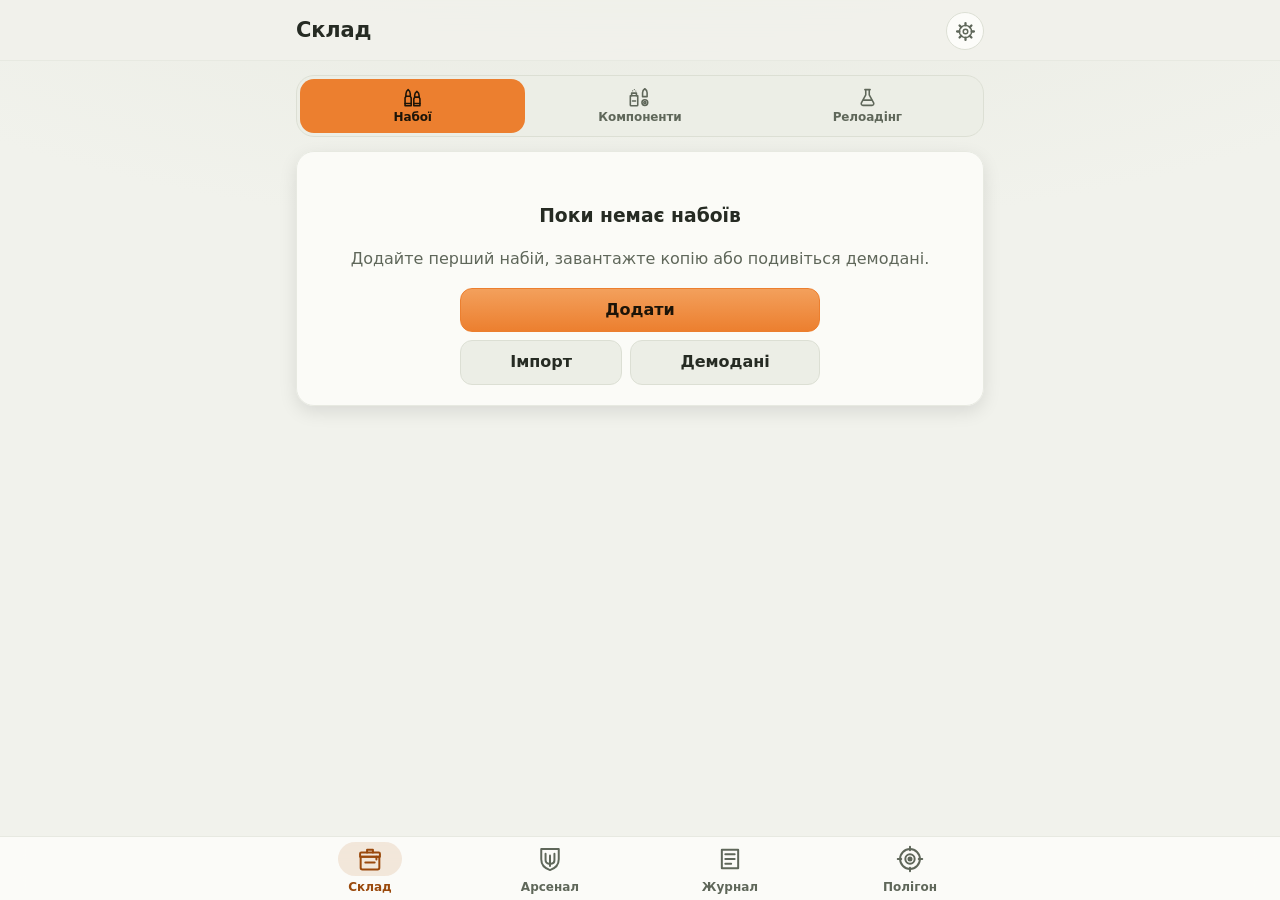
==== index.html @ 91a6e508 "0.7.94: теми «Бурштин» і «Білий фосфор»" ====
<!doctype html>
<html lang="uk">
<head>
  <meta charset="utf-8">
  <meta name="viewport" content="width=device-width, initial-scale=1, viewport-fit=cover">
  <meta name="theme-color" content="#101310">
  <!-- Дані нікуди не йдуть: браузер сам блокує все, крім своїх файлів і Google Диска. -->
  <meta http-equiv="Content-Security-Policy" content="default-src 'self'; script-src 'self' 'sha256-LTNFoLLEBCLTrgqdkgT/ovPEVAd9g/Ghb0gi3Z69O/s=' https://accounts.google.com https://apis.google.com; connect-src 'self' https://bank.gov.ua https://www.googleapis.com https://accounts.google.com https://api.open-meteo.com https://archive-api.open-meteo.com; img-src 'self' data: blob: https://lh3.googleusercontent.com https://*.googleusercontent.com; style-src 'self' 'unsafe-inline'; font-src 'self'; media-src 'self' blob:; frame-src https://accounts.google.com https://content.googleapis.com; object-src 'none'; base-uri 'self'; form-action 'none'">
  <meta name="description" content="Учёт боеприпасов, настрела по стволам и рецептов снаряжения">
  <title>Shooter’s Log</title>
  <link rel="manifest" href="manifest.webmanifest">
  <link rel="icon" href="icons/icon-192.png">
  <link rel="apple-touch-icon" href="icons/apple-touch-icon.png">
  <script>
    (function () {
      var pref = 'auto';
      try { pref = localStorage.getItem('shooters-log:theme') || localStorage.getItem('scouts-log:theme') || 'auto'; } catch (e) { /* приватний режим */ }
      var light = pref === 'light' || (pref === 'auto' && matchMedia('(prefers-color-scheme: light)').matches);
      document.documentElement.dataset.theme = ['night', 'phosphor', 'amber', 'white'].indexOf(pref) >= 0 ? pref : light ? 'light' : 'dark';
    })();
  </script>
  <link rel="stylesheet" href="css/app.css">
  <script src="version.js"></script>
  <script type="module" src="js/app.js"></script>
</head>
<body>
  <svg width="0" height="0" style="position:absolute" aria-hidden="true"><filter id="night-red" color-interpolation-filters="sRGB"><feColorMatrix type="matrix" values=".5 .6 .1 0 0  0 0 0 0 0  0 0 0 0 0  0 0 0 1 0"/></filter><filter id="phosphor" color-interpolation-filters="sRGB"><feColorMatrix type="matrix" values=".075 .148 .028 0 0  .3 .59 .11 0 0  .12 .236 .044 0 0  0 0 0 1 0"/></filter><filter id="amber" color-interpolation-filters="sRGB"><feColorMatrix type="matrix" values=".4 .78 .15 0 0  .27 .53 .1 0 0  .06 .11 .02 0 0  0 0 0 1 0"/></filter><filter id="white" color-interpolation-filters="sRGB"><feColorMatrix type="matrix" values=".3 .58 .11 0 0  .32 .63 .12 0 0  .35 .68 .13 0 0  0 0 0 1 0"/></filter></svg>
  <header class="topbar">
    <div class="topbar-row">
      <div class="topbar-brand"><a href="#ammo" id="back-btn" class="gear back-btn" hidden aria-label="Назад" data-i18n-aria="Назад"><svg viewBox="0 0 24 24" aria-hidden="true"><path d="M15 5l-7 7 7 7"/></svg></a><img id="app-icon" class="app-icon" alt="" hidden><h1 id="title">Shooter’s Log</h1></div>
      <div class="topbar-actions">
        <button type="button" id="sync-chip" class="sync-chip" hidden></button>
        <a href="#settings" id="settings-btn" class="gear" aria-label="Настройки" data-i18n-aria="Настройки">
          <svg viewBox="0 0 24 24" aria-hidden="true"><circle cx="12" cy="12" r="7"/><circle cx="12" cy="12" r="2.6"/><path d="M19 12h2.6M16.95 16.95l1.84 1.84M12 19v2.6M7.05 16.95l-1.84 1.84M5 12H2.4M7.05 7.05L5.21 5.21M12 5V2.4M16.95 7.05l1.84-1.84"/></svg>
        </a>
      </div>
    </div>
    <div id="subtitle" class="muted"></div>
  </header>

  <div id="update" class="update" hidden>
    <span data-i18n="Доступна новая версия">Доступна новая версия</span>
    <button type="button" id="update-btn" data-i18n="Обновить">Обновить</button>
  </div>

  <main id="view" class="view"></main>

  <button type="button" id="fab" class="fab" aria-label="Добавить" data-i18n-aria="Добавить"><svg viewBox="0 0 24 24" aria-hidden="true"><path d="M12 5v14M5 12h14"/></svg></button>

  <nav class="tabs">
    <a href="#ammo" data-tab="ammo">
      <svg viewBox="0 0 24 24"><path class="peek" d="M10.4 10V7.4c0-1.1.7-2.1 1.6-2.7.9.6 1.6 1.6 1.6 2.7V10"/><path d="M4 10h16v9.5a1.5 1.5 0 0 1-1.5 1.5h-13A1.5 1.5 0 0 1 4 19.5z"/><g class="lid"><path d="M3.5 10V7.5a1 1 0 0 1 1-1h15a1 1 0 0 1 1 1V10z"/><path d="M9.5 6.5V4h5v2.5"/></g><path d="M8 15h8"/><path d="M17.5 10v2.5"/></svg>
      <span data-i18n="Склад">Склад</span>
    </a>
    <a href="#guns" data-tab="guns">
      <svg viewBox="0 0 24 24"><path d="M4.5 3.5h15v8.8c0 4.6-3.3 7.9-7.5 9.2-4.2-1.3-7.5-4.6-7.5-9.2z"/><path class="emb" pathLength="1" d="M12 18V9"/><path class="emb" pathLength="1" d="M12 16h-1c-1.6 0-2.8-1.3-2.8-2.9V7.5"/><path class="emb" pathLength="1" d="M12 16h1c1.6 0 2.8-1.3 2.8-2.9V7.5"/></svg>
      <span data-i18n="Арсенал">Арсенал</span>
    </a>
    <a href="#log" data-tab="log">
      <svg viewBox="0 0 24 24"><path d="M5 4h14v16H5z"/><path class="ln" pathLength="1" d="M8 8h8"/><path class="ln" pathLength="1" d="M8 12h8"/><path class="ln" pathLength="1" d="M8 16h5"/></svg>
      <span data-i18n="Журнал">Журнал</span>
    </a>
    <a href="#targets" data-tab="targets">
      <svg viewBox="0 0 24 24"><circle cx="12" cy="12" r="8.5"/><circle cx="12" cy="12" r="4"/><circle class="hit" cx="12" cy="12" r="1.3" fill="currentColor"/><path class="ticks" d="M12 1.5v3M12 19.5v3M1.5 12h3M19.5 12h3"/></svg>
      <span data-i18n="Полигон">Полигон</span>
    </a>
  </nav>

  <div id="layer"></div>
</body>
</html>
---- css/app.css ----
:root {
  --bg: #101310;
  --bg-glow: #1b2119;
  --surface: #191e18;
  --surface-2: #232a22;
  --seg-on: #343e32;
  --line: #2e362d;
  --line-soft: #262d25;
  --text: #eaeee5;
  --muted: #949e90;
  --accent: #ec7f2f;
  --accent-2: #f3a05c;
  --accent-soft: color-mix(in srgb, var(--accent) 16%, transparent);
  /* заливка кнопок і вибраного — окремо від акцентного тексту; у темній це той самий помаранчевий */
  --fill: var(--accent);
  --fill-2: var(--accent-2);
  --on-fill: var(--on-accent);
  --buy: #46a862;
  --shoot: #ea6f5c;
  --half: #b5b86a;
  --warn: #dbad3a;
  --clean: #4fa7cf;
  /* текст на заливці акцентом/купівлею/пострілом: на яскравому помаранчевому білий не читався (2.7:1) */
  --on-accent: #1c1408;
  --radius: 16px;
  --tabs-h: 64px;
  --shadow: 0 1px 0 rgb(255 255 255 / .03) inset, 0 6px 16px rgb(0 0 0 / .22);
  color-scheme: dark;
}

/* Тему ставить data-theme на <html>: скрипт у index.html ще до малювання, потім app.js («Ще → Тема»). */
:root[data-theme="light"] {
  /* без чисто білого й чисто чорного: текст ~14:1, як у темній, а не 16,6:1 — інакше ріже очі */
  --bg: #f1f2ec;
  --bg-glow: #e8eae1;
  --surface: #fcfcf9;
  --surface-2: #eceee6;
  --seg-on: #ffffff;
  --line: #dcdfd4;
  --line-soft: #e7e9e1;
  --text: #262b23;
  --muted: #5f675a;
  /* темний помаранчевий — лише для тексту; кнопки й вибране — яскравий, як у темній, з темним текстом */
  --accent: #b4570f;
  --accent-2: #9a490c;
  --accent-soft: color-mix(in srgb, var(--accent) 12%, transparent);
  --fill: #ec7f2f;
  --fill-2: #f3a05c;
  --on-fill: #1c1408;
  /* темніші за темну тему: на білому світлі відтінки ледь читались (жовтий — 2:1) */
  --buy: #26803f;
  --shoot: #a5321f;
  --half: #7c7f22;
  --warn: #7a5600;
  --clean: #2a7fa6;
  --on-accent: #fff;
  --shadow: 0 1px 2px rgb(30 40 25 / .06), 0 6px 16px rgb(30 40 25 / .06);
  color-scheme: light;
}

/* Нічна: темна тема, уся сторінка (з фото й прицілом) — яскравістю в червоний канал, щоб не збивати нічний зір */
:root[data-theme="night"] { --bg: #000; --bg-glow: #000; filter: url(#night-red); }
/* Монітори-кінескопи (Фосфор — зелений, Бурштин — янтарний, Білий фосфор): як нічна, уся сторінка яскравістю в один колір;
   свічення, рядки розгортки, заголовки, великі числа, кнопки й вкладки — моноширинним (назви й описи — звичайним, щоб не переносились) */
:root:is([data-theme="phosphor"], [data-theme="amber"], [data-theme="white"]) { --bg: #0b0d0b; --bg-glow: #141914; }
:root[data-theme="phosphor"] { filter: url(#phosphor); }
:root[data-theme="amber"] { filter: url(#amber); }
:root[data-theme="white"] { filter: url(#white); }
:root:is([data-theme="phosphor"], [data-theme="amber"], [data-theme="white"]) body {
  text-shadow: 0 0 6px color-mix(in srgb, currentColor 55%, transparent); }
:root:is([data-theme="phosphor"], [data-theme="amber"], [data-theme="white"]) :is(.topbar h1, h2, h3, .hero-label, .hero-value, .cal-total,
  .big, .thumb, .box-toggle, .ex-scoring-title, .ex-ring-name, .stat-value, .btn, .chips button, .tabs span) {
  font-family: ui-monospace, "Cascadia Mono", Consolas, "Roboto Mono", monospace; }
:root:is([data-theme="phosphor"], [data-theme="amber"], [data-theme="white"]) :is(.topbar h1, h3) { text-transform: uppercase; letter-spacing: .06em; }
:root:is([data-theme="phosphor"], [data-theme="amber"], [data-theme="white"]) body::after { content: ""; position: fixed; inset: 0;
  z-index: 2147483647; pointer-events: none;
  background: repeating-linear-gradient(0deg, rgb(0 0 0 / .22) 0 1px, transparent 1px 3px),
    radial-gradient(ellipse 85% 75% at 50% 50%, transparent 55%, rgb(0 0 0 / .55)); }
.night-level { margin-top: 12px; }
.night-level input { width: 100%; accent-color: var(--accent); }

* { box-sizing: border-box; }
/* hidden ховає завжди: правило з display у класі (flex, grid) інакше перебиває атрибут */
[hidden] { display: none !important; }

html { -webkit-text-size-adjust: 100%; }

body {
  margin: 0;
  min-height: 100vh;
  background: radial-gradient(120% 60% at 50% -10%, var(--bg-glow), var(--bg) 60%) fixed, var(--bg);
  color: var(--text);
  font: 16px/1.4 system-ui, -apple-system, "Segoe UI", Roboto, sans-serif;
  padding-bottom: calc(var(--tabs-h) + env(safe-area-inset-bottom) + 84px);
  overscroll-behavior-y: contain;
  -webkit-tap-highlight-color: transparent;
  /* Застосунок вертикальний: якщо щось одне вилізе вбік, сторінка не має роз'їжджатися,
     інакше нижня панель вкладок з'їжджає з екрана. Де горизонтальна прокрутка потрібна,
     вона задана на самому блоці (галерея, таблиці довідника, звіт). */
  overflow-x: clip;
}

button, input, select, textarea { font: inherit; color: inherit; }

.muted { color: var(--muted); }
.small { font-size: 13px; }
.neg { color: var(--shoot); }
.pos { color: var(--buy); }
.zero { color: var(--muted); }
.warn-text { color: var(--warn); }

/* --- шапка --- */
.topbar {
  position: sticky;
  top: 0;
  z-index: 5;
  padding: calc(env(safe-area-inset-top) + 12px) 16px 10px;
  background: color-mix(in srgb, var(--bg) 86%, transparent);
  backdrop-filter: blur(12px);
  -webkit-backdrop-filter: blur(12px);
  border-bottom: 1px solid var(--line-soft);
}
.topbar > * { max-width: 688px; margin-inline: auto; }
.topbar h1 { margin: 0; font-size: 21px; font-weight: 800; letter-spacing: -.01em; }
.topbar #subtitle { font-size: 14px; }
/* Порожній підзаголовок не тримає рядок — шапка нижча, екрану більше місця */
.topbar #subtitle:empty { display: none; }
.back-btn[hidden] { display: none; }
.topbar-row { display: flex; align-items: center; justify-content: space-between; gap: 12px; }
.topbar-brand { display: flex; align-items: center; gap: 10px; min-width: 0; }
.app-icon { width: 30px; height: 30px; flex: none; border-radius: 8px; object-fit: cover; }
.sync-chip {
  min-height: 32px;
  padding: 4px 12px;
  border-radius: 16px;
  border: 1px solid var(--line);
  background: var(--surface);
  color: var(--muted);
  font-size: 13px;
  font-variant-numeric: tabular-nums;
  cursor: pointer;
}
/* «Скасувати» в шапці: живе до наступної зміни даних. */
.undo-btn { display: inline-flex; align-items: center; gap: 6px; min-height: 32px; padding: 4px 12px; border: 1px solid color-mix(in srgb, var(--accent) 55%, var(--line)); border-radius: 16px; background: var(--accent-soft); color: var(--accent-2); font: inherit; font-size: 13px; font-weight: 700; cursor: pointer; }
.undo-btn > span:first-child { font-size: 16px; line-height: 1; }
/* Підтвердження: картка, що змінилася, коротко світиться. */
.flash { animation: flash 1.1s ease-out; }
@keyframes flash { 0%, 30% { box-shadow: 0 0 0 2px var(--accent); background-color: var(--accent-soft); } 100% { box-shadow: 0 0 0 2px transparent; } }
/* Помилки форми — під полем і над кнопками шторки. */
.field.invalid :is(input, select, textarea), .field.invalid :is(input, select, textarea):focus { border-color: var(--shoot); outline: 1px solid var(--shoot); outline-offset: -1px; }
.field-error { color: var(--shoot); font-size: 12px; font-weight: 600; }
.form-error { margin: 0; padding: 8px 16px; color: var(--shoot); font-size: 13px; font-weight: 600; }
.topbar-actions { display: flex; flex: none; align-items: center; gap: 8px; }
.gear {
  display: grid;
  place-items: center;
  width: 38px;
  height: 38px;
  border-radius: 50%;
  color: var(--muted);
  border: 1px solid var(--line);
  background: var(--surface);
}
.gear svg { width: 21px; height: 21px; fill: none; stroke: currentColor; stroke-width: 1.7; stroke-linejoin: round; stroke-linecap: round; }
.gear svg path { stroke-width: 2.6; }   /* зубці шестерні товсті — інакше в 21 px це «сонце» */
.gear.active { color: var(--accent-2); border-color: color-mix(in srgb, var(--accent) 55%, var(--line)); background: var(--accent-soft); }
/* Перейшли в налаштування — шестерня провертається на два зубці з доворотом, як механізм */
#settings-btn.play svg { animation: gear-turn 1.4s cubic-bezier(.3, 0, .2, 1); }
@keyframes gear-turn { 0% { transform: none; } 60% { transform: rotate(100deg); } 80% { transform: rotate(84deg); } 100% { transform: rotate(90deg); } }
@media (prefers-reduced-motion: reduce) { #settings-btn.play svg { animation: none; } }
.sync-chip.idle { color: var(--buy); }
.sync-chip.auth { color: var(--accent-2); border-color: var(--accent); }
.sync-chip.error { color: var(--shoot); border-color: var(--shoot); }
/* Синхронізація йде: три крапки по черзі підстрибують і світлішають */
.sync-dots { display: inline-flex; gap: 2px; vertical-align: middle; }
.sync-dots i { width: 3.5px; height: 3.5px; border-radius: 50%; background: currentColor; animation: sync-dot 1s ease-in-out infinite; }
.sync-dots i:nth-child(2) { animation-delay: .15s; }
.sync-dots i:nth-child(3) { animation-delay: .3s; }
@keyframes sync-dot { 0%, 80%, 100% { opacity: .3; transform: none; } 40% { opacity: 1; transform: translateY(-2px); } }
@media (prefers-reduced-motion: reduce) { .sync-dots i { animation: none !important; } }

.update {
  display: flex;
  align-items: center;
  justify-content: space-between;
  gap: 12px;
  margin: 10px max(16px, calc((100vw - 688px) / 2)) 0;
  padding: 10px 14px;
  border-radius: var(--radius);
  background: var(--accent-soft);
  border: 1px solid var(--accent);
}
.update button { border: 0; border-radius: 10px; padding: 8px 14px; background: var(--fill); color: var(--on-fill); font-weight: 700; cursor: pointer; }

.view { padding: 14px 16px; max-width: 720px; margin: 0 auto; }

/* --- вхід за відбитком: завіса поверх усього --- */
.lock-veil {
  position: fixed;
  inset: 0;
  z-index: 1000;
  display: flex;
  flex-direction: column;
  align-items: center;
  justify-content: center;
  gap: 14px;
  padding: 24px 16px;
  background: var(--bg);
  color: var(--text);
  text-align: center;
}
.lock-veil h2 { margin: 0 0 8px; }
.lock-veil .btn { min-width: 220px; min-height: 48px; }
.lock-veil .lock-status { min-height: 1.4em; margin: 0; }
.lock-icon { width: 96px; height: 96px; border-radius: 22px; }

/* --- великий підсумок --- */
.hero {
  position: relative;
  margin-bottom: 16px;
  padding: 16px 18px;
  border-radius: 20px;
  background: linear-gradient(145deg, var(--surface-2), var(--surface));
  border: 1px solid var(--line);
  box-shadow: var(--shadow);
  overflow: hidden;
}
.hero.accent {
  background: linear-gradient(145deg, color-mix(in srgb, var(--accent) 26%, var(--surface)), var(--surface) 70%);
  border-color: color-mix(in srgb, var(--accent) 45%, var(--line));
}
.hero-label { font-size: 13px; font-weight: 600; text-transform: uppercase; letter-spacing: .06em; color: var(--muted); }
.hero-value {
  display: flex;
  align-items: baseline;
  gap: 8px;
  margin-top: 2px;
  font-size: 44px;
  line-height: 1.1;
  font-weight: 800;
  letter-spacing: -.02em;
  font-variant-numeric: tabular-nums;
}
.hero.accent .hero-value { color: var(--accent-2); }
/* Підсумок з рівнем: текст ліворуч, картинка рівня праворуч. */
.hero.lv { display: grid; grid-template-columns: minmax(0, 1fr) auto; align-items: center; gap: 10px; }
.hero.lv .hero-value { font-size: 40px; }
.lv-art { width: 96px; height: 76px; }
.lv-art svg { width: 100%; height: 100%; overflow: visible; filter: drop-shadow(0 3px 3px rgb(0 0 0 / .4)); }
.lv-sub { margin-top: 4px; font-size: 13px; color: var(--muted); }
/* Усього набоїв: «вистачить на ≈ N виїздів» — у правому верхньому куті, картинка під ним */
/* Висота — як у підсумку «Компонентів»: число того ж розміру, праворуч лише картинка. */
.ammo-hero { align-items: center; }
.hero.ammo-hero .hero-value { font-size: clamp(28px, 9vw, 34px); white-space: nowrap; }
/* Плашка, бо рядок лежить просто на фоні — на камуфляжі без неї не читається */
.ammo-runway { width: fit-content; margin: -6px 4px 10px auto; padding: 3px 10px; text-align: right;
  background: var(--surface); border: 1px solid var(--line); border-radius: 9px; }
.ammo-runway::first-letter { text-transform: uppercase; }
.ammo-hero .lv-art { width: 64px; height: 50px; }
.rank-name { color: var(--accent-2); font-weight: 800; }
.rank-ring { position: relative; flex: none; width: 92px; height: 92px; }
.rank-ring-track { position: absolute; inset: 0; width: 100%; height: 100%; transform: rotate(-90deg); }
.rank-ring-bg, .rank-ring-fill { fill: none; stroke-width: 5; }
.rank-ring-bg { stroke: color-mix(in srgb, var(--text) 10%, transparent); }
.rank-ring-fill { stroke: var(--accent); stroke-linecap: round; }
/* Відблиск на ящиках БК і личках: смуга світла повільно проходить раз на кілька секунд */
.lv-shine { animation: lv-shine 7s ease-in-out infinite; }
@keyframes lv-shine { 0% { transform: translateX(0); } 30%, 100% { transform: translateX(170px); } }
.rank-ring .lv-art { position: absolute; left: 50%; top: 50%; width: 84px; height: 66px; transform: translate(-50%, -50%); }
/* Нове звання: кільце заповнюється з нуля, лички підскакують і спалахують, навколо — хвиля кольору акценту */
.rank-up .rank-ring { border-radius: 50%; animation: rank-wave 1.2s ease-out .9s; }
.rank-up .rank-ring-fill { animation: rank-fill 1s ease-out; }
.rank-up .rank-ring .lv-art { animation: rank-pop .7s ease-out .9s both; }
.rank-up .rank-name { animation: rank-glow 1.4s ease-out .9s; }
@keyframes rank-fill { from { stroke-dasharray: 0 264; } }
@keyframes rank-pop {
  0% { transform: translate(-50%, -50%); filter: none; }
  40% { transform: translate(-50%, -50%) scale(1.18); filter: brightness(1.7); }
  100% { transform: translate(-50%, -50%); filter: none; }
}
@keyframes rank-wave { 0% { box-shadow: 0 0 0 0 color-mix(in srgb, var(--accent) 60%, transparent); } 100% { box-shadow: 0 0 0 18px transparent; } }
@keyframes rank-glow { 0%, 100% { text-shadow: none; } 30% { text-shadow: 0 0 10px var(--accent); } }
.lv-wide { grid-column: 1 / -1; margin-top: -4px; }
.lv-wide .hint-legend { gap: 6px; }
.lv-wide .hint-legend li { display: grid; grid-template-columns: 4.5em 1fr; gap: 10px; align-items: baseline; }
.lv-wide .hint-legend b { text-align: right; font-variant-numeric: tabular-nums; }
/* Підсумок з плашками праворуч (Склад, Усього споряджено) */
.hero.badge-hero { display: flex; flex-wrap: wrap; align-items: center; justify-content: space-between; gap: 10px; }
.badge-hero .hero-value { font-size: clamp(28px, 9vw, 34px); white-space: nowrap; }
/* Вузький екран (320 px): плашки рядком під сумою, а не драбинкою праворуч */
.hero.badge-hero { container-type: inline-size; }
@container (max-width: 270px) { .badge-hero .hero-badges { flex-direction: row; flex-wrap: wrap; justify-content: flex-start; } }
.hero-badges { display: flex; flex-direction: column; align-items: flex-end; gap: 4px; }
.hero-badge { padding: 3px 9px; border-radius: 999px; font-size: 12.5px; white-space: nowrap; color: var(--muted); background: color-mix(in srgb, var(--text) 7%, transparent); }
.hero-badge b { color: var(--text); font-weight: 800; }
.hero-badge.neg { color: var(--shoot); background: color-mix(in srgb, var(--shoot) 14%, transparent); }
.hero-badge.neg b { color: var(--shoot); }
.hero-badge.warn { color: var(--warn); background: color-mix(in srgb, var(--warn) 14%, transparent); }
.hero-badge.warn b { color: var(--warn); }
/* Рецепт: одиниця навески (г / gr) поруч із полем */
.item-row .item-unit { padding: 10px 2px 10px 8px; }
.item-row .item-unit.off { visibility: hidden; }
.hero-unit { font-size: 18px; font-weight: 600; color: var(--muted); }
.hero-sub { margin-top: 4px; font-size: 13px; color: var(--muted); }

/* Іконка набою: плитка кольору калібру, набій навскіс. */
.ammo-ico { flex: none; display: grid; place-items: center; width: 48px; height: 48px; border-radius: 14px; overflow: hidden;
  background: radial-gradient(120% 100% at 25% 15%, hsl(var(--h) 40% 28%), hsl(var(--h) 30% 12%) 75%);
  border: 1px solid hsl(var(--h) 35% 30%); }
/* У світлій — насичена плитка, як монограми зброї: на пастельній золотий набій губився */
:root[data-theme="light"] .ammo-ico {
  background: radial-gradient(120% 100% at 25% 15%, hsl(var(--h) 40% 63%), hsl(var(--h) 38% 46%) 80%);
  border-color: hsl(var(--h) 32% 52%); }
:root[data-theme="light"] .ammo-ico svg { filter: drop-shadow(1.5px 2.5px 1.5px rgb(0 0 0 / .32)); }
.ammo-ico svg { width: auto; height: 40px; transform: rotate(-28deg); filter: drop-shadow(2px 3px 2px rgb(0 0 0 / .5)); }
.ammo-ico svg.pistol { height: 31px; }
.ammo-ico svg.rimfire { height: 26px; }
.ammo-ico svg.shot { height: 37px; }
/* у заголовку групи калібру — менша */
:is(.fold-head, .shots-head, .cal-head) .ammo-ico { width: 32px; height: 32px; border-radius: 10px; }
:is(.fold-head, .shots-head, .cal-head) .ammo-ico svg { height: 27px; }
:is(.fold-head, .shots-head, .cal-head) .ammo-ico svg.pistol { height: 21px; }
:is(.fold-head, .shots-head, .cal-head) .ammo-ico svg.rimfire { height: 18px; }
:is(.fold-head, .shots-head, .cal-head) .ammo-ico svg.shot { height: 25px; }
/* Компоненти: круглі й коробки — прямо, без нахилу */
.ammo-ico svg.flat { height: 34px; transform: none; }
:is(.fold-head, .shots-head, .cal-head) .ammo-ico svg.flat { height: 26px; }

/* --- групи, що згортаються --- */
.fold { margin-bottom: 10px; }
.fold-head {
  display: flex;
  align-items: center;
  gap: 10px;
  min-height: 44px;
  padding: 6px 4px;
  list-style: none;
  cursor: pointer;
  user-select: none;
  -webkit-user-select: none;
}
.fold-head::-webkit-details-marker { display: none; }
.fold-head:focus-visible { outline: 2px solid var(--accent); outline-offset: 2px; border-radius: 10px; }
.chevron {
  flex: none;
  width: 22px;
  height: 22px;
  border-radius: 50%;
  background: var(--surface-2);
  position: relative;
  transition: transform .18s ease;
}
/* Квадрат 8×8 з двома рамками, повернутий на −45°: видимий «>» лежить правіше його центру,
   тож квадрат зсунуто ліворуч — по центру кружка опиняється сама стрілка. */
.chevron::before {
  content: "";
  position: absolute;
  left: 5px;
  top: 7px;
  width: 6px;
  height: 6px;
  border-right: 2px solid var(--muted);
  border-bottom: 2px solid var(--muted);
  transform: rotate(-45deg);
}
.fold[open] > .fold-head .chevron { transform: rotate(90deg); }
.fold-title { font-size: 17px; font-weight: 800; letter-spacing: .01em; }
.fold-meta { color: var(--muted); font-size: 13px; }
/* Групи на сторінці (Журнал, Компоненти, спорядження, хроно, цілі) лежать просто на фоні — заголовок карткою, щоб не губився на візерунку */
#view .fold > .fold-head { padding: 6px 12px 6px 8px; background: var(--surface); border: 1px solid var(--line);
  border-radius: 14px; box-shadow: var(--shadow); }
.fold-sum {
  margin-left: auto;
  padding: 3px 10px;
  border-radius: 12px;
  background: var(--accent-soft);
  color: var(--accent-2);
  font-weight: 700;
  font-variant-numeric: tabular-nums;
  white-space: nowrap;
}
.fold-stack { display: flex; flex-direction: column; min-width: 0; line-height: 1.2; }
.fold-sum.stack { display: flex; flex-direction: column; align-items: flex-end; padding: 4px 10px; border-radius: 10px; line-height: 1.2; }
.fold-sum.stack .fold-cost { margin: 0; padding: 0; border: 0; font-size: 12px; font-weight: 600; }
.fold-body { padding-top: 2px; }
/* БК і рецепти: позиції калібру — одним блоком, рядками через лінію, без окремої рамки й тіні в кожної */
.fold:is([data-key^="ammo:"], [data-key^="recipes:"]) > .fold-body {
  margin-top: 2px;
  padding-top: 0;
  border: 1px solid var(--line);
  border-radius: var(--radius);
  overflow: hidden;
  background: var(--surface);
  box-shadow: var(--shadow);
}
/* Набої: калібр — картка, шапка в кольорі калібру (--h) з сумою, позиції — рядками під нею. */
.cal-group { margin-bottom: 12px; border: 1px solid var(--line); border-radius: var(--radius); overflow: hidden; background: var(--surface); box-shadow: var(--shadow); }
.cal-head { display: flex; align-items: center; gap: 10px; padding: 10px 14px 10px 10px; list-style: none; cursor: pointer;
  user-select: none; -webkit-user-select: none;
  background: color-mix(in srgb, hsl(var(--h) 45% 45%) 14%, var(--surface)); }
/* На світлому 14% давали цукеркову пастель — удвічі тихіше */
:root[data-theme="light"] .cal-head { background: color-mix(in srgb, hsl(var(--h) 35% 45%) 7%, var(--surface)); }
.cal-head::-webkit-details-marker { display: none; }
.cal-head:focus-visible { outline: 2px solid var(--accent); outline-offset: -2px; }
.cal-group[open] > .cal-head { border-bottom: 1px solid var(--line-soft); }
.cal-group[open] > .cal-head .chevron { transform: rotate(90deg); }
.cal-name { min-width: 0; line-height: 1.2; }
.cal-title { font-size: 16px; font-weight: 800; }
.cal-meta { font-size: 12.5px; color: var(--muted); }
.cal-total { margin-left: auto; font-size: 20px; font-weight: 800; color: var(--accent-2); font-variant-numeric: tabular-nums; white-space: nowrap; }
.cal-total small { margin-left: 2px; font-size: 12px; font-weight: 600; color: var(--muted); }
:is(.fold:is([data-key^="ammo:"], [data-key^="recipes:"]) > .fold-body, .cal-body) > .card { margin: 0; border-radius: 0; }
:is(.fold:is([data-key^="ammo:"], [data-key^="recipes:"]) > .fold-body, .cal-body) > .card .swipe-body {
  min-height: 54px;
  padding: 8px 14px;
  border: 0;
  border-radius: 0;
  box-shadow: none;
  background: var(--surface);
}
:is(.fold:is([data-key^="ammo:"], [data-key^="recipes:"]) > .fold-body, .cal-body) > .card + .card .swipe-body { border-top: 1px solid var(--line-soft); }
:is(.fold:is([data-key^="ammo:"], [data-key^="recipes:"]) > .fold-body, .cal-body) .big { font-size: 22px; }
.fold-cost { margin-left: 8px; padding-left: 8px; border-left: 1px solid color-mix(in srgb, var(--accent) 35%, transparent); font-weight: 600; }
.cost-line { grid-column: 1 / -1; margin-top: -4px; color: var(--accent-2); font-weight: 600; }
.cost-line:empty { display: none; }
.caliber-warn {
  grid-column: 1 / -1;
  margin-top: -4px;
  padding: 8px 10px;
  border-radius: 10px;
  color: var(--shoot);
  background: color-mix(in srgb, var(--shoot) 12%, transparent);
  font-weight: 600;
}

/* --- картки зі свайпом --- */
.card {
  position: relative;
  margin-bottom: 8px;
  border-radius: var(--radius);
  overflow: hidden;
  background: var(--surface-2);
  user-select: none;
  -webkit-user-select: none;
}
.card.swipe { touch-action: pan-y; }
.card:focus-visible { outline: 2px solid var(--accent); outline-offset: 2px; }
.swipe-body {
  position: relative;
  z-index: 1;
  display: flex;
  align-items: center;
  gap: 12px;
  min-height: 70px;
  padding: 12px 14px;
  background: linear-gradient(180deg, color-mix(in srgb, var(--surface-2) 40%, var(--surface)), var(--surface));
  border: 1px solid var(--line);
  border-radius: var(--radius);
  box-shadow: var(--shadow);
  will-change: transform;
}
.card.tall .swipe-body { align-items: flex-start; }
.card.level-low .swipe-body { box-shadow: inset 3px 0 0 var(--warn), var(--shadow); }
.card.level-out .swipe-body { box-shadow: inset 3px 0 0 var(--shoot), var(--shadow); }
.swipe-bg {
  position: absolute;
  inset: 0;
  display: none;
  align-items: center;
  gap: 8px;
  padding: 0 20px;
  font-weight: 800;
  color: var(--on-accent);
}
.swipe-ico { display: flex; transition: transform .15s ease; }
.swipe-ico svg { width: 22px; height: 22px; fill: none; stroke: currentColor; stroke-width: 1.8; stroke-linejoin: round; stroke-linecap: round; }
/* Поріг пройдено — іконка підростає разом із вібрацією: відпускай, спрацює */
.card.armed .swipe-ico { transform: scale(1.25); }
/* Свайп «відстріляти»: дійшов до спрацювання — у мішені спалахує пробоїна */
.swipe-ico .hit { transform-box: fill-box; transform-origin: center; }
.card.armed .swipe-ico .hit { animation: swipe-hit .35s ease-out; }
@keyframes swipe-hit { 0% { transform: scale(.3); opacity: .3; } 60% { transform: scale(1.4); opacity: 1; } 100% { transform: none; } }
.swipe-bg.right { background: var(--buy); justify-content: flex-start; }
.swipe-bg.left { background: var(--shoot); justify-content: flex-end; }
.card.dir-right .swipe-bg.right, .card.dir-left .swipe-bg.left { display: flex; opacity: .55; }
/* .right/.left — інакше правило «бліде» вище за специфічністю й підкладка не яскравішає на порозі */
.card.armed .swipe-bg.right, .card.armed .swipe-bg.left { opacity: 1; }

.card-main { flex: 1; min-width: 0; }
.card-title { font-weight: 700; overflow-wrap: anywhere; }
.own-mark { display: inline-block; vertical-align: -3px; margin-right: 6px; color: var(--accent); }
.own-mark svg { width: 17px; height: 17px; fill: none; stroke: currentColor; stroke-width: 1.8; stroke-linejoin: round; stroke-linecap: round; }
.big {
  font-size: 28px;
  font-weight: 800;
  letter-spacing: -.01em;
  font-variant-numeric: tabular-nums;
  text-align: right;
  white-space: nowrap;
}
.big.money { font-size: 20px; }
.big .unit { font-size: 12px; font-weight: 500; letter-spacing: 0; }

.thumb {
  flex: none;
  width: 64px;
  height: 64px;
  border-radius: 12px;
  object-fit: cover;
  background: var(--surface-2);
  border: 1px solid var(--line);
}
/* Заглушка без фото: монограма назви на плитці кольору калібру (--h). */
.thumb.mono {
  display: grid;
  place-items: center;
  background: linear-gradient(160deg, hsl(var(--h) 38% 30%), hsl(var(--h) 40% 16%));
  border-color: hsl(var(--h) 35% 32%);
  color: hsl(var(--h) 55% 82%);
  font-weight: 800;
  font-size: 22px;
  letter-spacing: .02em;
  text-shadow: 0 1px 2px rgb(0 0 0 / .4);
}
:root[data-theme="light"] .thumb.mono {
  background: linear-gradient(160deg, hsl(var(--h) 42% 46%), hsl(var(--h) 44% 32%));
  border-color: hsl(var(--h) 35% 34%);
  color: #fff;
}

.progress { margin-top: 8px; }
.progress-label { display: flex; flex-wrap: wrap; justify-content: space-between; column-gap: 8px; }
.progress-label > span { white-space: nowrap; }
.progress-label > span:last-child { margin-left: auto; }
.bar { height: 6px; border-radius: 3px; background: var(--surface-2); overflow: hidden; margin-top: 3px; }
.fill { height: 100%; border-radius: 3px; background: linear-gradient(90deg, var(--buy), color-mix(in srgb, var(--buy) 70%, #fff)); }
.fill.warn { background: var(--warn); }
.fill.over { background: var(--shoot); }
.fill.ap { background: var(--muted); }
.ap-row .row-title { display: flex; align-items: center; gap: 6px; flex-wrap: wrap; }
.ap-row .bar { margin-top: 6px; }
.progress.inline { display: grid; grid-template-columns: auto auto minmax(32px, 1fr); align-items: center; column-gap: 10px; margin-top: 6px; }
.progress.inline > span { white-space: nowrap; }
.progress.inline .bar { margin-top: 0; }
.swipe-body.wrap { flex-wrap: wrap; row-gap: 10px; }
.card-foot { flex-basis: 100%; min-width: 0; }
/* Показники — спільна сітка: смуги всіх рядків починаються з одного місця. */
.meters { display: grid; grid-template-columns: auto auto minmax(32px, 1fr); align-items: center; gap: 6px 10px; }
/* Показники на плитці — від лівого краю картки. */
.card.tall .card-foot.meters { margin-top: 4px; }
/* Права колонка: настріл і під ним найкраща купчастість. */
.big-col { display: flex; flex-direction: column; align-items: flex-end; gap: 6px; }
/* Розкид — сірим: друге за важливістю число, не сперечається з настрілом. */
.big-col .small-big { font-size: 17px; color: var(--muted); }
/* Обидва числа — в один рядок із підписом: колонка не росте вгору. */
.big-col .big { display: flex; align-items: baseline; justify-content: flex-end; gap: 6px; }
.big-col .big .unit { font-size: 12px; }
.big-col .big { align-items: center; }
.big-ico { display: inline-grid; color: var(--muted); }
.big-ico svg { width: 18px; height: 18px; fill: none; stroke: currentColor; stroke-width: 1.8; }
.small-big .big-ico svg { width: 15px; height: 15px; }
.nw { display: inline-block; max-width: 100%; }
.sr { position: absolute; width: 1px; height: 1px; overflow: hidden; clip-path: inset(50%); white-space: nowrap; }
.meters > .progress.inline { display: contents; }
.meters > .badge { grid-column: 1 / -1; justify-self: end; margin-top: 0; }
/* Плитки одним рядом порівну, скільки б їх не було. */
.stats.even { grid-template-columns: none; grid-auto-flow: column; grid-auto-columns: minmax(0, 1fr); }
.stats.even .stat-value { font-size: 20px; overflow-wrap: anywhere; }

/* --- стан чистки, підказки --- */
.badge {
  display: inline-block;
  margin-top: 6px;
  padding: 3px 10px;
  border-radius: 10px;
  font-weight: 600;
}
.badge.ok { color: var(--muted); background: var(--surface-2); font-weight: 500; }
.badge.warn { color: var(--warn); background: color-mix(in srgb, var(--warn) 14%, transparent); }
.badge.danger { color: var(--shoot); background: color-mix(in srgb, var(--shoot) 14%, transparent); }
/* «Пора чистити» в картці ствола: при відкритті двічі розходиться хвилею свого кольору */
.badge.nudge { animation: badge-nudge 1s ease-out .4s 2; }
@keyframes badge-nudge { 0% { box-shadow: 0 0 0 0 currentColor; } 100% { box-shadow: 0 0 0 8px transparent; } }
.clean-due { color: var(--shoot); font-weight: 700; }
.clean-wait { color: var(--warn); font-weight: 600; }
.stat.warn .stat-value { color: var(--warn); }
.hint-row { grid-column: 1 / -1; display: flex; flex-wrap: wrap; align-items: center; gap: 8px; margin-top: -4px; }
.btn.mini { min-height: 34px; padding: 6px 12px; font-size: 13px; border-radius: 10px; }
.field small { line-height: 1.3; }

/* --- склад --- */
.runway { display: flex; flex-direction: column; gap: 2px; margin-top: 6px; }
/* Рецепт і запас — одним рядком тексту: у вузькій колонці назва переноситься по словах, а не стовпчиком. */
.runway-row { color: var(--muted); }
.runway-row b { white-space: nowrap; font-variant-numeric: tabular-nums; }
.enough { margin-top: 4px; }

/* --- журнал --- */
.rows { display: flex; flex-direction: column; gap: 6px; }
.doc-urgent { margin: 12px 0; }
.row {
  display: flex;
  align-items: center;
  gap: 12px;
  width: 100%;
  padding: 10px 12px;
  text-align: left;
  background: var(--surface);
  border: 1px solid var(--line);
  border-radius: 14px;
  cursor: pointer;
}
.row-icon {
  flex: none;
  display: grid;
  place-items: center;
  width: 34px;
  height: 34px;
  border-radius: 50%;
  background: var(--surface-2);
}
.row-icon svg { width: 18px; height: 18px; fill: none; stroke: currentColor; stroke-width: 1.8; stroke-linejoin: round; stroke-linecap: round; }
.kind-buy .row-icon { color: var(--buy); background: color-mix(in srgb, var(--buy) 14%, transparent); }
.kind-shot .row-icon { color: var(--shoot); background: color-mix(in srgb, var(--shoot) 14%, transparent); }
.kind-reload .row-icon { color: var(--accent); background: var(--accent-soft); }
.kind-consume .row-icon { color: var(--muted); }
.kind-adjust .row-icon { color: var(--warn); background: color-mix(in srgb, var(--warn) 14%, transparent); }
.kind-clean .row-icon { color: var(--clean); background: color-mix(in srgb, var(--clean) 14%, transparent); }
.kind-tune .row-icon { color: color-mix(in srgb, var(--buy) 45%, var(--muted)); background: color-mix(in srgb, var(--buy) 6%, transparent); }
.kind-tune .row-icon svg { width: 26px; height: 26px; }
.row-main { flex: 1; min-width: 0; display: flex; flex-direction: column; }
.row-title { font-weight: 600; overflow-wrap: anywhere; }
.row-qty { font-weight: 800; font-variant-numeric: tabular-nums; white-space: nowrap; }

/* Настріл за калібрами: калібр зі значком і часткою, під ним стволи зі смужками. */
.shots-cal { padding: 10px 0; border-top: 1px solid var(--line-soft); }
.shots-cal:first-child { border-top: 0; padding-top: 6px; }
.shots-head { display: flex; align-items: center; gap: 10px; }
.shots-name { flex: 1; min-width: 0; display: flex; align-items: baseline; gap: 8px; font-weight: 800; overflow-wrap: anywhere; }
.shots-head b { font-size: 18px; font-weight: 800; color: var(--accent-2); font-variant-numeric: tabular-nums; }
.shots-gun {
  display: grid;
  grid-template-columns: 1fr auto;
  gap: 3px 10px;
  padding: 8px 0 0 42px;
}
.shots-gun span:nth-child(2) { font-weight: 600; font-variant-numeric: tabular-nums; }
.shots-bar {
  grid-column: 1 / -1;
  height: 5px;
  border-radius: 3px;
  background: linear-gradient(90deg, var(--accent) var(--w), color-mix(in srgb, var(--muted) 18%, transparent) var(--w));
}
.shots-note { margin: 6px 0 0; }
/* minmax(0, 1fr) — інакше сітка розтягується під найширшу дитину (ряд фільтрів),
   сторінка стає ширшою за екран, і нижня панель вкладок виїжджає за край. */
.log-controls { display: grid; grid-template-columns: minmax(0, 1fr); gap: 8px; margin: 4px 0 12px; }
.log-controls .chips.segmented { margin: 0; }
.log-bar { display: flex; align-items: center; gap: 8px; }
.log-bar .chips.segmented { flex: 1; min-width: 0; display: flex; }
/* поруч зі значком фільтра місця менше: ширина кнопки за текстом — «Рік» віддає місце «Тижню» */
.log-bar .chips.segmented button { flex: 1 1 auto; padding-inline: 6px; }
.log-filter {
  position: relative;
  flex: none;
  display: grid;
  place-items: center;
  width: 46px;
  height: 46px;
  padding: 0;
  border: 1px solid var(--line);
  border-radius: 12px;
  background: var(--surface);
  color: var(--text);
  cursor: pointer;
}
.log-filter.on { border-color: var(--accent); background: var(--accent-soft); color: var(--accent-2); }
.log-filter .ico { display: grid; }
.log-filter svg { width: 21px; height: 21px; fill: none; stroke: currentColor; stroke-width: 1.8; stroke-linejoin: round; stroke-linecap: round; }
.log-badge { position: absolute; top: -6px; right: -6px; display: grid; place-items: center; min-width: 19px; height: 19px; padding: 0 5px;
  border-radius: 10px; background: var(--fill); color: var(--on-fill); font-size: 12px; box-shadow: 0 0 0 2px var(--bg); }
/* Вивантаження — рідко потрібне, тож не в ряду фільтрів, а скромною кнопкою під записами */
.log-export { display: flex; justify-content: center; margin: 18px 0 6px; }
.log-export button { display: inline-flex; align-items: center; gap: 8px; min-height: 40px; padding: 8px 14px; border: 1px solid var(--line);
  border-radius: 12px; background: none; color: var(--text); font: inherit; font-size: 14px; cursor: pointer; }
.log-export .ico { display: grid; }
.log-export svg { width: 18px; height: 18px; fill: none; stroke: currentColor; stroke-width: 1.8; stroke-linejoin: round; stroke-linecap: round; }
/* Увімкнені фільтри: тап знімає фільтр, тож і вигляд — «зняти»: з ✕ */
.log-on { margin: 0; }
.log-on button { display: inline-flex; align-items: center; gap: 6px; min-height: 34px; padding: 3px 10px 3px 6px; border-color: var(--accent); background: var(--accent-soft); color: var(--text); font-weight: 600; }
.log-on button:not([class*="kind-"]) { padding-left: 12px; }
.log-x { font-size: 12px; opacity: .65; }
.log-on .row-icon, .log-pick .row-icon { width: 26px; height: 26px; border-radius: 50%; }
.log-on .row-icon svg, .log-pick .row-icon svg { width: 15px; height: 15px; }
.log-pick { margin: 0; }
.log-pick button { display: inline-flex; align-items: center; gap: 6px; min-height: 40px; }
.log-pick button[class*="kind-"] { padding-left: 7px; }
.log-pick button.on .row-icon { color: var(--on-fill); background: rgb(255 255 255 / .22); }

/* Блок із заголовком на лінії рамки (fieldset + legend, як в 1С). */
.box { min-width: 0; margin: 16px 0 12px; padding: 4px 12px 12px; border: 1px solid var(--line); border-radius: 12px; }
.box > legend { padding: 0 6px; margin-left: -4px; font-size: 13px; font-weight: 800; text-transform: uppercase; letter-spacing: .06em; color: var(--text); }
.box > .muted:last-child, .box-body > .muted:last-child { margin: 4px 0 0; }
/* Список «назва — значення» останнім у блоці — без свого відступу: рамка має власний. */
.box .kv:last-child { margin-bottom: 0; }
.kv-lead { margin-bottom: 8px; font-weight: 650; overflow-wrap: anywhere; }
.kv-lead:last-child { margin-bottom: 0; }
/* Рядки всередині блоку — без власних рамок, розділені лінією: рамка вже є в блоку. */
.box .rows { gap: 0; }
.box .row { padding: 10px 2px; border: 0; border-radius: 0; background: none; }
.box .row + .row { border-top: 1px solid var(--line-soft); }
/* Згорнутий блок — лише заголовок на лінії, без рамки навколо порожнечі. */
.box.closed { padding: 0; border-width: 1px 0 0; border-radius: 0; }
.box.closed > legend { margin-left: 0; padding-left: 0; }
/* Назва секції на сторінці — на плашці, бо під нею фон із візерунком (у шторках тло суцільне) */
#view .box > legend { padding: 2px 10px 2px 8px; background: var(--surface); border: 1px solid var(--line); border-radius: 9px; }
.box.closed > .box-body { display: none; }
/* Кнопка на рамці праворуч: кругла, зі своїм тлом — сидить на лінії, як заголовок ліворуч */
.box { position: relative; }
.box > .icon-btn.box-corner {
  position: absolute;
  /* центр кнопки — на лінії рамки (середина легенди) */
  top: -26px;
  right: 12px;
  width: 30px;
  height: 30px;
  border: 1px solid var(--line);
  background: var(--surface);
}
.box > .icon-btn.box-corner svg { width: 16px; height: 16px; }
.box-toggle { display: inline-flex; align-items: center; gap: 6px; padding: 2px 0; border: 0; background: none; color: inherit; font: inherit; letter-spacing: inherit; text-transform: inherit; cursor: pointer; }
.box-chevron { display: inline-block; font-size: 16px; line-height: 1; color: var(--accent-2); transform: rotate(90deg); transition: transform .15s; }
.box.closed .box-chevron { transform: none; }
.box-count { padding: 0 7px; border-radius: 9px; background: var(--surface-2); font-weight: 600; letter-spacing: 0; }

/* «Про застосунок»: фото автора ліворуч, текст поруч. */
.about-head { display: flex; align-items: center; gap: 12px; }
.about-head h3 { margin: 0 0 2px; }
/* «На каву автору» — картка: котик Монобанку на білій плашці, підпис і стрілка; уся картка — посилання */
.panel.about a.donate-card { display: flex; align-items: center; gap: 12px; margin: 14px 0 4px; padding: 12px 14px; border-radius: var(--radius);
  border: 1px solid color-mix(in srgb, var(--accent) 45%, var(--line)); color: var(--text); text-decoration: none;
  background: linear-gradient(115deg, color-mix(in srgb, var(--accent) 20%, var(--surface)) 0%, var(--surface-2) 75%); box-shadow: var(--shadow);
  transition: transform .15s ease, border-color .15s ease; }
.panel.about a.donate-card:hover { border-color: var(--accent); }
.panel.about a.donate-card:active { transform: scale(.98); }
/* Котик — живий портрет у золотій рамі: холст під олію зі світлом свічки, кружка кави з парою */
.donate-cat { position: relative; width: 50px; height: 58px; overflow: hidden; border-radius: 3px;
  background: radial-gradient(90% 70% at 35% 25%, #7a6440, #3a2c1b 75%); box-shadow: 0 0 0 2px #e2c063, 0 0 0 3px #8a6420, 0 3px 8px 3px rgb(0 0 0 / .3); }
.donate-cat::before { content: ""; position: absolute; inset: 0; background: radial-gradient(60% 45% at 30% 20%, rgb(255 214 140 / .35), transparent 70%);
  animation: cat-candle 3.3s ease-in-out infinite alternate; }
/* позолота — поверх картини: внутрішня тінь рами на дітях не видна */
.donate-cat::after { content: ""; position: absolute; inset: 0; z-index: 2; box-shadow: inset 0 0 0 2px #b8913a, inset 0 0 6px 2px rgb(0 0 0 / .45); pointer-events: none; }
.donate-cat img { position: absolute; left: 0; bottom: -5px; display: block; width: 50px; height: 50px; transform-origin: 50% 100%;
  animation: cat-life 14s ease-in-out 1s infinite; }
.donate-cup { position: absolute; right: 3px; bottom: 3px; z-index: 1; width: 14px; height: 18px; }
.donate-art { flex: none; display: grid; justify-items: center; gap: 7px; }
.donate-plate { padding: 2px 7px 3px; border-radius: 3px; background: #111; box-shadow: 0 0 0 1px #c9a24a, 0 1px 3px rgb(0 0 0 / .4);
  color: #fff; font: 800 11px/1 system-ui, sans-serif; letter-spacing: .03em; }
.donate-cup svg { display: block; width: 100%; height: 100%; overflow: visible; }
.donate-cup .st { fill: none; stroke: rgb(255 255 255 / .85); stroke-width: 1.1; stroke-linecap: round; transform-box: fill-box; transform-origin: 50% 100%;
  opacity: 0; animation: cat-steam 2.6s ease-out infinite; }
.donate-cup .st + .st { animation-delay: 1.3s; }
.donate-text { display: grid; gap: 2px; flex: 1; min-width: 0; }
.donate-text b { font-size: 16px; }
.donate-text small { color: var(--muted); font-size: 13px; font-weight: 500; line-height: 1.35; }
.donate-go { flex: none; display: grid; place-items: center; width: 34px; height: 34px; border-radius: 50%; background: var(--fill); color: var(--on-fill); font-weight: 800; }
/* Як живий портрет: дихає, нахиляє голову до глядача, сьорбає каву, виходить за лівий край рами й визирає з правого;
   стрілка підштовхує натиснути; на дотик котик підстрибує, а пара спалахує */
.panel.about a.donate-card:active .donate-cat img { animation: cat-hop .35s ease-out; }
.panel.about a.donate-card:active .donate-cup .st { animation: cat-puff .35s ease-out; }
.donate-go { animation: cat-go 14s ease-in-out 1s infinite; }
@keyframes cat-life {
  0%, 14%, 94%, 100% { transform: none; } 7%, 88% { transform: scale(1.025, 1.035); }
  20% { transform: rotate(-7deg); } 26%, 43% { transform: none; }
  32%, 38% { transform: translate(3px, 1px) rotate(10deg); } 35% { transform: translate(3px, 2px) rotate(13deg); }
  50% { transform: translateX(-115%); opacity: 1; } 56.9% { transform: translateX(-115%); opacity: 0; } 57.6% { transform: translateX(115%); opacity: 0; }
  58% { transform: translateX(115%); opacity: 1; } 64%, 71% { transform: translateX(42%) rotate(-12deg); } 80% { transform: none; } }
@keyframes cat-steam { 0% { transform: translateY(2px) scaleY(.6); opacity: 0; } 30% { opacity: 1; } 100% { transform: translateY(-5px) scaleY(1.1); opacity: 0; } }
@keyframes cat-puff { 0% { opacity: 0; } 40% { opacity: 1; transform: translateY(-3px) scale(1.3); } 100% { opacity: 0; } }
@keyframes cat-candle { 0% { opacity: .55; } 30% { opacity: .9; } 55% { opacity: .7; } 100% { opacity: 1; } }
@keyframes cat-go { 0%, 84%, 92%, 100% { transform: none; } 87% { transform: translateX(4px); } 89% { transform: translateX(-1px); } 90.5% { transform: translateX(2px); } }
@keyframes cat-hop { 0%, 100% { transform: none; } 45% { transform: translateY(-4px) scale(1.12); } }
@media (prefers-reduced-motion: reduce) { :is(.donate-cat img, .donate-cat::before, .donate-cup .st, .donate-go) { animation: none !important; } .donate-cup .st { opacity: .7; } .panel.about a.donate-card { transition: none; } }
/* Посилання внизу — пігулки замість рядка через крапку */
.about-links { display: flex; flex-wrap: wrap; gap: 6px; margin-top: 14px; }
.panel.about .about-links a { padding: 6px 11px; border: 1px solid var(--line); border-radius: 999px; background: var(--surface-2); color: var(--text);
  font-size: 13px; font-weight: 600; text-decoration: none; }
.about-avatar { position: relative; flex: none; width: 64px; height: 64px; overflow: hidden; border-radius: 50%;
  background: #fff; box-shadow: 0 0 0 1px var(--line); cursor: pointer; -webkit-tap-highlight-color: transparent; }
.about-avatar img { display: block; width: 100%; height: 100%; object-fit: cover; }
.av-live, .av-live svg { position: absolute; inset: 0; display: block; width: 100%; height: 100%; }
/* Аватар кліпає (раз — одинарно, раз — двічі), тап — кліпнути одразу.
   Фото не рухаємо: повіки лежать окремим шаром і з'їхали б з очей */
/* --o — де повіка ховається (верхня вгорі, нижня внизу); заплющується швидко (~80 мс), розплющується повільніше */
.av-lid { transform: translateY(var(--o)); animation: av-blink 7s ease-in-out 1.5s infinite; }
.about-avatar.hi .av-lid { animation: av-blink-now .3s ease-in-out; }
@keyframes av-blink { 0%, 41%, 44.5%, 84%, 86.6%, 87%, 89.4%, 100% { transform: translateY(var(--o)); } 42.2%, 42.8%, 85.2%, 85.6%, 88.2%, 88.4% { transform: none; } }
@keyframes av-blink-now { 0%, 100% { transform: translateY(var(--o)); } 28%, 40% { transform: none; } }
@media (prefers-reduced-motion: reduce) { .about-avatar .av-lid { animation: none !important; } }

.panel {
  margin-bottom: 14px;
  padding: 14px 16px;
  border-radius: var(--radius);
  background: var(--surface);
  border: 1px solid var(--line);
  box-shadow: var(--shadow);
}
.panel h3 { margin: 0 0 10px; font-size: 16px; }

.stats { display: grid; grid-template-columns: repeat(auto-fill, minmax(100px, 1fr)); gap: 8px; margin: 10px 0; }
.stat { padding: 10px 12px; border-radius: 12px; background: var(--surface-2); min-width: 0; }
.stat .muted { overflow-wrap: anywhere; }
.stat.accent { background: var(--accent-soft); }
.stat.accent .stat-value { color: var(--accent-2); }
/* Підсумок очок у записі результату — з відступом від останнього поля форми. */
/* Головне число картки лишається великим, супутні — дрібніші й спокійніші. */
/* Супутні числа — сірі плитки поруч із головною: менші й тихіші за неї. */
.stat.minor { padding: 6px 8px; background: var(--surface-2); box-shadow: none; }
.stat.minor .stat-value { font-size: 13px; font-weight: 700; color: var(--muted); }
.stat.minor .muted { font-size: 12px; opacity: .8; }
/* Головна плитка ширша за супутні; висота в ряду одна — супутні тягнуться, вміст по центру. */
.stats:has(.stat.minor) {
  grid-template-columns: minmax(96px, 150px);   /* головна плитка */
  grid-auto-flow: column;                        /* супутні — вузькими колонками поруч */
  grid-auto-columns: minmax(54px, 92px);
  justify-content: start;                        /* не розтягувати рядок на всю ширину */
  align-items: stretch;
}
.stats:has(.stat.minor) > .stat.minor { display: flex; flex-direction: column; justify-content: center; }
/* Параметри прицілу на плитці: значок плюс число, усе в один рядок із назвою. */
.scope-text.row-chips { flex-direction: row; flex-wrap: wrap; align-items: center; gap: 4px 8px; }
.scope-chip { display: inline-flex; align-items: center; gap: 3px; font-size: 12px; color: var(--muted); white-space: nowrap; }
.scope-chip .btn-ico svg { width: 12px; height: 12px; }
.scope-more { display: inline-flex; align-items: center; gap: 3px; margin-left: 6px; padding: 1px 6px 1px 4px;
  border-radius: 999px; font-size: 12px; font-weight: 600; color: var(--muted); box-shadow: inset 0 0 0 1px var(--line); }
.scope-more .btn-ico svg { width: 12px; height: 12px; }
/* Правий стовпчик рядка руху: кількість і, під нею, скільки мішеней розібрано. */
.row-side { display: flex; flex-direction: column; align-items: flex-end; gap: 2px; white-space: nowrap; }
.row-targets { display: inline-flex; align-items: center; gap: 4px; }
.row-ex { font-weight: 600; }   /* колір як у решти підпису — виділяє лише насиченість */
/* У картці ствола всі стрільби — витрата, червоний мінус там нічого не розрізняє. */
.gun-moves .row-qty.neg { color: var(--text); }
.row-targets .btn-ico svg { width: 13px; height: 13px; }
.stat-value { font-size: 22px; font-weight: 800; font-variant-numeric: tabular-nums; }
.stat-value .nw { white-space: nowrap; }
.stat-value .unit { margin-left: 1px; font-size: .62em; font-weight: 700; color: var(--muted); }

.empty { text-align: center; padding: 48px 12px; }
.empty .btn-row { justify-content: center; max-width: 360px; margin: 18px auto 0; }
.empty .btn-row .btn.primary { flex-basis: 100%; }
/* На фоні-малюнку сірий текст губиться (світлий камуфляж — 2.8:1) — порожній екран кладемо на картку */
:root[data-bg] #view .empty { margin-top: 12px; padding: 32px 16px 20px; border-radius: 18px; border: 1px solid var(--line-soft);
  background: color-mix(in srgb, var(--surface) 90%, transparent); box-shadow: 0 6px 18px rgb(0 0 0 / .10); }

.archive { margin-top: 12px; color: var(--muted); }
.archive summary { cursor: pointer; padding: 6px 2px; }
.archive-row { display: flex; justify-content: space-between; align-items: center; padding: 6px 2px; }

/* --- картка зброї --- */
.gun-hero {
  position: relative;
  aspect-ratio: 16 / 9;
  margin: 2px 0 10px;
  border-radius: 16px;
  overflow: hidden;
  background: var(--surface-2);
  border: 1px solid var(--line);
}
.gun-hero-pic { position: absolute; inset: 0; display: block; width: 100%; height: 100%; min-height: 0; margin: 0; padding: 0; border: 0; border-radius: 0; background: none; cursor: pointer; }
.gun-hero-img { display: block; width: 100%; height: 100%; object-fit: cover; }
.gun-hero-mono {
  display: grid;
  place-items: center;
  width: 100%;
  height: 100%;
  background: linear-gradient(160deg, hsl(var(--h) 38% 30%), hsl(var(--h) 40% 14%));
  color: hsl(var(--h) 55% 82%);
  font-size: clamp(48px, 18vw, 96px);
  font-weight: 800;
  letter-spacing: .03em;
  text-shadow: 0 2px 6px rgb(0 0 0 / .4);
}
.gun-hero-cap {
  position: absolute;
  left: 14px;
  bottom: 10px;
  max-width: calc(100% - 28px);
  color: #fff;
  font-size: 14px;
  font-weight: 600;
  text-shadow: 0 0 6px rgb(0 0 0 / .9), 0 1px 14px rgb(0 0 0 / .75);
  pointer-events: none;
  overflow: hidden;
  white-space: nowrap;
  text-overflow: ellipsis;
}
.gun-hero-cal { color: hsl(var(--h) 90% 80%); font-size: 18px; font-weight: 800; }
.gun-hero-cap .ammo-ico { display: inline-grid; width: 30px; height: 30px; border-radius: 9px; margin-right: 8px; vertical-align: middle;
  box-shadow: 0 1px 10px rgb(0 0 0 / .6); }
/* Підпис лежить просто на фото — плитка темна в обох темах */
:root[data-theme="light"] .gun-hero-cap .ammo-ico {
  background: radial-gradient(120% 100% at 25% 15%, hsl(var(--h) 40% 28%), hsl(var(--h) 30% 12%) 75%);
  border-color: hsl(var(--h) 35% 30%); }
.gun-hero-cap .ammo-ico svg { height: 25px; }
.gun-hero-cap .ammo-ico svg.pistol { height: 20px; }
.gun-hero-cap .ammo-ico svg.rimfire { height: 17px; }
.gun-hero-cap .ammo-ico svg.shot { height: 23px; }
.size-line { display: flex; flex-wrap: wrap; gap: 4px 14px; }
.gun-hero-tools { position: absolute; top: 8px; right: 8px; display: flex; gap: 6px; }
.gun-hero-count, .gun-hero-add {
  display: inline-flex;
  align-items: center;
  gap: 4px;
  min-height: 30px;
  padding: 4px 10px;
  border: 0;
  border-radius: 999px;
  background: rgb(0 0 0 / .5);
  color: #fff;
  font-size: 13px;
  font-weight: 600;
  backdrop-filter: blur(6px);
}
.gun-hero-add { cursor: pointer; }
.gun-hero-count svg { width: 15px; height: 15px; }
.gun-note { margin: 0 0 8px; }
.gun-flags { display: flex; flex-wrap: wrap; gap: 6px; margin: 6px 0; }
.gun-flags .badge { margin: 0; }
.gun-stats { display: grid; grid-template-columns: repeat(3, minmax(0, 1fr)); gap: 8px; margin: 8px 0 10px; }
.gun-stat {
  display: flex;
  flex-direction: column;
  gap: 2px;
  min-width: 0;
  padding: 10px 12px;
  border: 0;
  border-radius: 12px;
  background: var(--surface-2);
  color: var(--text);
  font: inherit;
  text-align: left;
}
button.gun-stat { cursor: pointer; }
.gun-stat-value { font-size: clamp(16px, 4.6vw, 20px); font-weight: 800; line-height: 1.15; font-variant-numeric: tabular-nums; white-space: nowrap; }
.gun-stat-label { font-size: 12px; color: var(--muted); }
.gun-stat-sub { display: flex; align-items: center; gap: 5px; margin-top: 3px; font-size: 12px; color: var(--muted); }
.gun-stat .bar { margin-top: 6px; }
.ring { display: inline-grid; flex: none; width: 18px; height: 18px; }
.ring svg { width: 100%; height: 100%; }
.ring-track { fill: none; stroke: var(--line); stroke-width: 3; }
.ring-arc { fill: none; stroke: var(--buy); stroke-width: 3; stroke-linecap: round; }
.ring.warn .ring-arc { stroke: var(--warn); }
.ring.over .ring-arc { stroke: var(--shoot); }
.big-col .ring { width: 22px; height: 22px; }

/* «Покупка й тюнінг»: підсумок зі смугою частки — ствол / тюнінг; ті ж кольори — мітки зліва в рядках */
.invest { margin: 2px 0 12px; padding: 12px 14px; border-radius: 14px; background: var(--surface-2); }
.invest-total { display: flex; flex-wrap: wrap; align-items: baseline; gap: 4px 10px; }
.invest-total > .nw { font-size: 24px; font-weight: 800; font-variant-numeric: tabular-nums; }
.invest-bar { display: flex; gap: 3px; height: 8px; margin: 10px 0 6px; border-radius: 4px; overflow: hidden; }
.invest-part { flex-basis: 0; min-width: 6px; }
.invest-part.gun, .invest-key.gun::before, .invest-rows .row.gun::before { background: var(--fill); }
.invest-part.tune, .invest-key.tune::before, .invest-rows .row.tune::before { background: var(--buy); }
.invest-legend { display: flex; flex-wrap: wrap; gap: 4px 16px; color: var(--muted); }
.invest-key { display: inline-flex; align-items: center; gap: 6px; }
.invest-key::before { content: ''; width: 8px; height: 8px; border-radius: 50%; }
.invest-key b { color: var(--text); font-variant-numeric: tabular-nums; }
.invest-rows .row { position: relative; overflow: hidden; padding-left: 16px; }
.invest-rows .row.gun::before, .invest-rows .row.tune::before { content: ''; position: absolute; inset: 0 auto 0 0; width: 4px; }
.invest-rows .row.sold { opacity: .6; }
.row-thumb { flex: none; width: 44px; height: 44px; border-radius: 10px; object-fit: cover; background: var(--surface-2); }
/* Фото тюнінгу у формі: плитка-прев'ю, тап — вибрати чи замінити */
.photo-pick { display: flex; flex-wrap: wrap; align-items: center; gap: 12px; margin: 0 0 12px; }
.photo-pick-hint { flex-basis: 100%; margin: -4px 0 0; }
.row-thumb { cursor: zoom-in; }
.photo-pick-thumb {
  flex: none;
  width: 96px;
  height: 96px;
  padding: 0;
  overflow: hidden;
  border: 1px solid var(--line);
  border-radius: 14px;
  background: var(--surface-2);
  color: var(--muted);
  font-size: 14px;
  font-weight: 600;
  cursor: pointer;
}
.photo-pick-thumb.empty { border-style: dashed; }
.photo-pick-acts { display: flex; flex-direction: column; align-items: flex-start; gap: 10px; min-width: 0; }
.photo-pick-icons { display: flex; gap: 8px; }
.specs-find { grid-column: 1 / -1; display: flex; margin: -4px 0 4px; }
.tool-ico { display: inline-grid; place-items: center; width: 26px; height: 26px; vertical-align: middle; border-radius: 50%; background: var(--surface-2); color: var(--text); }
.tool-ico svg { width: 15px; height: 15px; fill: none; stroke: currentColor; stroke-width: 1.8; stroke-linejoin: round; stroke-linecap: round; }
.photo-pick-thumb img { display: block; width: 100%; height: 100%; object-fit: cover; }

/* --- перегляд фото --- */
.viewer {
  position: fixed;
  inset: 0;
  z-index: 20;
  display: flex;
  flex-direction: column;
  background: #000;
  color: #fff;
  padding: env(safe-area-inset-top) 0 env(safe-area-inset-bottom);
}
.viewer-head { display: flex; justify-content: space-between; align-items: center; padding: 10px 14px; }
.viewer-head .icon-btn { background: rgb(255 255 255 / .12); color: #fff; }
.viewer-count { font-variant-numeric: tabular-nums; opacity: .8; }
.viewer-stage { position: relative; flex: 1; min-height: 0; overflow: hidden; touch-action: pinch-zoom; }
.viewer-img { position: absolute; inset: 0; width: 100%; height: 100%; object-fit: contain; user-select: none; -webkit-user-drag: none; }
.viewer-nav { z-index: 1; }
.viewer-nav {
  position: absolute;
  top: 50%;
  transform: translateY(-50%);
  width: 44px;
  height: 64px;
  border: 0;
  border-radius: 12px;
  background: rgb(255 255 255 / .1);
  color: #fff;
  font-size: 32px;
  cursor: pointer;
}
.viewer-nav.prev { left: 8px; }
.viewer-nav.next { right: 8px; }
.viewer.single .viewer-nav { display: none; }
.viewer-note { position: absolute; bottom: 12px; left: 0; right: 0; text-align: center; font-size: 13px; opacity: .8; }
.viewer-actions { display: flex; gap: 8px; padding: 10px 14px 14px; }
.viewer-actions .btn { flex: 1; background: rgb(255 255 255 / .1); border-color: rgb(255 255 255 / .15); color: #fff; }
.viewer-actions .btn.danger { color: #ff8a7a; }
.viewer-actions .btn:disabled { opacity: .55; }

.editor-stage { flex: 1; min-height: 0; display: grid; place-items: center; padding: 8px 16px; overflow: hidden; }
.editor-box { position: relative; overflow: hidden; }
.editor-canvas { display: block; width: 100%; height: 100%; }
.crop-frame {
  position: absolute;
  box-shadow: 0 0 0 9999px rgb(0 0 0 / .55);
  border: 1.5px solid #fff;
  cursor: move;
  touch-action: none;
  background:
    linear-gradient(90deg, transparent calc(33.33% - .5px), rgb(255 255 255 / .35) calc(33.33% - .5px), rgb(255 255 255 / .35) calc(33.33% + .5px), transparent calc(33.33% + .5px), transparent calc(66.66% - .5px), rgb(255 255 255 / .35) calc(66.66% - .5px), rgb(255 255 255 / .35) calc(66.66% + .5px), transparent calc(66.66% + .5px)),
    linear-gradient(transparent calc(33.33% - .5px), rgb(255 255 255 / .35) calc(33.33% - .5px), rgb(255 255 255 / .35) calc(33.33% + .5px), transparent calc(33.33% + .5px), transparent calc(66.66% - .5px), rgb(255 255 255 / .35) calc(66.66% - .5px), rgb(255 255 255 / .35) calc(66.66% + .5px), transparent calc(66.66% + .5px));
}
.crop-handle { position: absolute; width: 28px; height: 28px; touch-action: none; }
.crop-handle::before { content: ""; position: absolute; width: 14px; height: 14px; border: 0 solid #fff; }
.crop-handle.nw { left: -8px; top: -8px; cursor: nwse-resize; }
.crop-handle.ne { right: -8px; top: -8px; cursor: nesw-resize; }
.crop-handle.sw { left: -8px; bottom: -8px; cursor: nesw-resize; }
.crop-handle.se { right: -8px; bottom: -8px; cursor: nwse-resize; }
.crop-handle.nw::before { left: 6px; top: 6px; border-left-width: 4px; border-top-width: 4px; }
.crop-handle.ne::before { right: 6px; top: 6px; border-right-width: 4px; border-top-width: 4px; }
.crop-handle.sw::before { left: 6px; bottom: 6px; border-left-width: 4px; border-bottom-width: 4px; }
.crop-handle.se::before { right: 6px; bottom: 6px; border-right-width: 4px; border-bottom-width: 4px; }
.editor-tools { display: flex; flex-direction: column; gap: 10px; padding: 6px 14px 0; }
.editor-row { display: flex; align-items: center; justify-content: center; gap: 10px; }
.editor-tool {
  width: 52px;
  height: 44px;
  border: 0;
  border-radius: 12px;
  background: rgb(255 255 255 / .1);
  color: #fff;
  font-size: 22px;
  cursor: pointer;
}
.editor-straighten { font-size: 13px; opacity: .9; }
.editor-straighten input { flex: 1; max-width: 360px; accent-color: var(--accent); }
.editor-angle { width: 48px; text-align: right; font-variant-numeric: tabular-nums; }
.editor-aspects { display: flex; justify-content: center; gap: 6px; flex-wrap: wrap; }
.editor-aspects button {
  min-height: 34px;
  padding: 4px 12px;
  border-radius: 17px;
  border: 1px solid rgb(255 255 255 / .2);
  background: transparent;
  color: #fff;
  cursor: pointer;
}
.editor-aspects button.on { background: var(--fill); border-color: var(--fill); color: var(--on-fill); }
.viewer-actions .btn.primary { background: linear-gradient(180deg, var(--accent-2), var(--accent)); border-color: var(--accent); }
/* «Вирівняти мішень»: полотно на всю сцену, кути тягнуться пальцем */
.align-stage { position: relative; flex: 1; min-height: 0; touch-action: none; }
.align-canvas { position: absolute; inset: 0; width: 100%; height: 100%; }
.align .viewer-head .editor-tool { width: 44px; height: 40px; }
.align-hint { margin: 0; text-align: center; font-size: 13px; opacity: .8; }
.align-hint.warn { opacity: 1; color: #ffb84d; font-weight: 600; }
.align-crop { display: flex; align-items: center; justify-content: center; gap: 8px; font-size: 14px; }
.align-crop input { width: 20px; height: 20px; accent-color: var(--accent); }
.align-sheet { display: flex; flex-direction: column; align-items: center; gap: 6px; }
.align-sheet > span { font-size: 12px; opacity: .7; }

/* --- кнопки й поля --- */
.btn {
  min-height: 44px;
  padding: 10px 16px;
  border-radius: 12px;
  border: 1px solid var(--line);
  background: var(--surface-2);
  cursor: pointer;
  font-weight: 650;
  transition: transform .08s ease, filter .12s ease;
}
.btn:active { transform: scale(.98); }
.btn.primary { background: linear-gradient(180deg, var(--fill-2), var(--fill)); border-color: var(--fill); color: var(--on-fill); }
/* Кнопки в картках — обведення в колір, фон лише натяком; суцільний колір лишається підтвердженню у шторці (.primary). */
.btn.buy { background: color-mix(in srgb, var(--buy) 12%, var(--surface-2)); border-color: color-mix(in srgb, var(--buy) 60%, var(--line)); color: color-mix(in srgb, var(--buy) 72%, var(--text)); }
.btn.shoot { background: color-mix(in srgb, var(--shoot) 12%, var(--surface-2)); border-color: color-mix(in srgb, var(--shoot) 60%, var(--line)); color: color-mix(in srgb, var(--shoot) 72%, var(--text)); }
.btn.primary.buy { background: var(--buy); border-color: var(--buy); color: var(--on-accent); }
.btn.primary.shoot { background: var(--shoot); border-color: var(--shoot); color: var(--on-accent); }
.btn.quiet { background: none; border-color: transparent; color: var(--muted); font-weight: 600; }
.btn.danger { color: var(--shoot); border-color: color-mix(in srgb, var(--shoot) 50%, var(--line)); }
.btn-ico { display: inline-grid; place-items: center; margin-right: 7px; vertical-align: -4px; }
.btn-ico svg { width: 18px; height: 18px; fill: none; stroke: currentColor; stroke-width: 1.8; }
.check { display: flex; align-items: center; gap: 10px; margin: 10px 0 2px; cursor: pointer; }
.check input { width: 22px; height: 22px; accent-color: var(--accent); }
.btn-row { display: flex; flex-wrap: wrap; gap: 8px; margin: 12px 0; }
.btn-row .btn { flex: 1 1 auto; }
.btn-col { display: flex; flex-direction: column; gap: 8px; }
.btn.with-ico { display: inline-flex; align-items: center; justify-content: center; gap: 8px; }
.btn.with-ico .ico { display: grid; }
.btn.with-ico svg { width: 20px; height: 20px; fill: none; stroke: currentColor; stroke-width: 1.8; stroke-linejoin: round; stroke-linecap: round; }
/* Звідки фото мішені: дві плитки поруч, камера — основна */
.photo-srcs { display: grid; grid-template-columns: 1fr 1fr; gap: 10px; }
.photo-src {
  display: flex;
  flex-direction: column;
  align-items: center;
  gap: 4px;
  padding: 18px 10px 14px;
  border: 1px solid var(--line);
  border-radius: 16px;
  background: var(--surface);
  color: var(--text);
  font: inherit;
  cursor: pointer;
}
.photo-src b { font-weight: 650; }
.photo-src small { color: var(--muted); font-size: 12px; }
.photo-src-ico { display: grid; place-items: center; width: 56px; height: 56px; margin-bottom: 6px; border-radius: 50%; background: var(--accent-soft); color: var(--accent); }
.photo-src-ico .ico { display: grid; }
.photo-src-ico svg { width: 28px; height: 28px; fill: none; stroke: currentColor; stroke-width: 1.7; stroke-linejoin: round; stroke-linecap: round; }
.photo-src.main { border-color: var(--accent); background: var(--accent-soft); }
.photo-src.main .photo-src-ico { background: var(--fill); color: var(--on-fill); }
.photo-src:active { transform: scale(.98); }

.icon-btn {
  width: 40px;
  height: 40px;
  flex: none;
  border: 0;
  border-radius: 50%;
  background: var(--surface-2);
  cursor: pointer;
}

.chips { display: flex; flex-wrap: wrap; gap: 6px; margin: 4px 0 12px; }
.chips button {
  min-height: 36px;
  padding: 6px 14px;
  border-radius: 18px;
  border: 1px solid var(--line);
  background: var(--surface);
  cursor: pointer;
}
.chips button.on { background: var(--fill); border-color: var(--fill); color: var(--on-fill); font-weight: 650; }
/* Підказки значень під полем (дистанція) — дрібніші за звичайні чипи, щоб не тягнули увагу з поля */
.chips.chips-sm { gap: 5px; margin-top: 0; }
.chips.chips-sm button { min-height: 30px; padding: 3px 11px; border-radius: 15px; font-size: 13px; }
/* Числа (кількість, дистанція) — одним рядком рівної ширини: не переносяться по одному. */
.chips.chips-num { flex-wrap: nowrap; }
.chips.chips-num button { flex: 1 1 0; min-width: 0; padding-inline: 2px; }
.chips.check button.on::before { content: '✓ '; }

.chips.segmented {
  display: grid;
  /* minmax(0, 1fr) — інакше колонка не може стати вужчою за свій текст,
     і на вузькому екрані ряд «День · Тиждень · Місяць · Рік» вилазить за край. */
  grid-auto-columns: minmax(0, 1fr);
  grid-auto-flow: column;
  gap: 4px;
  padding: 4px;
  margin: 0 0 14px;
  border-radius: 14px;
  background: var(--surface-2);
  border: 1px solid var(--line);
}
.chips.segmented button { min-height: 44px; min-width: 0; padding: 6px 8px; border: 0; border-radius: 10px;
  background: transparent; font-weight: 650; color: var(--muted);
  white-space: nowrap; overflow: hidden; text-overflow: ellipsis; }
@media (max-width: 400px) { .chips.segmented button { font-size: 14px; padding: 6px 4px; } }
.chips.segmented button.on { background: var(--seg-on); color: var(--text); box-shadow: 0 1px 4px rgb(0 0 0 / .25); }
.panel .chips.segmented { margin-bottom: 0; }

.form { display: grid; grid-template-columns: 1fr 1fr; gap: 10px; }
.form > .chips { grid-column: 1 / -1; margin-top: -4px; }
.form > .check { grid-column: 1 / -1; margin: 0; }
.field { display: flex; flex-direction: column; gap: 4px; grid-column: 1 / -1; }
.field.half { grid-column: span 1; min-width: 0; justify-content: flex-end; }
/* Дата ширша за час: на телефоні вона буває «18 жовт. 2026 р.» і в пів рядка не влазить. */
.form.when { grid-template-columns: minmax(0, 3fr) minmax(0, 2fr); }
.form + .form.when { margin-top: 10px; }
.field input[type="date"], .field input[type="time"] { min-width: 0; padding-inline: 10px 8px; }
/* Нагадування про чистку у формі зброї. */
.remind { display: flex; flex-direction: column; gap: 10px; padding-top: 4px; }
.remind-field { display: flex; flex-direction: column; gap: 4px; }
.remind-row { display: flex; flex-wrap: wrap; align-items: center; gap: 8px 10px; }
.remind-row .chips { margin: 0; }
.remind-num { width: 64px; min-height: 40px; padding: 8px 10px; border-radius: 10px; border: 1px solid var(--line); background: var(--surface-2); color: var(--text); font: inherit; text-align: center; }
.remind-num:focus { outline: 2px solid var(--accent); outline-offset: -1px; }
.remind-sum { margin: 2px 0 0; padding: 8px 10px; border-radius: 10px; background: color-mix(in srgb, var(--clean) 12%, transparent); color: var(--text); line-height: 1.35; }
.field-label { font-size: 13px; color: var(--muted); }
.field input, .field select, .field textarea, .item-row select, .item-row input {
  width: 100%;
  min-height: 44px;
  padding: 10px 12px;
  border-radius: 10px;
  border: 1px solid var(--line);
  background: var(--bg);
}
.field input:focus, .field select:focus, .field textarea:focus { outline: 2px solid var(--accent); outline-offset: -1px; }
/* час — кнопка «ГГ:ХХ», вибір циферблатом у шторці поверх форми */
.time-field { width: 100%; min-height: 44px; padding: 10px 12px; border: 1px solid var(--line); border-radius: 10px; background: var(--bg); color: var(--text); text-align: left; font-variant-numeric: tabular-nums; cursor: pointer; }
.time-field:focus-visible { outline: 2px solid var(--accent); outline-offset: -1px; }
.field.invalid .time-field { border-color: var(--shoot); outline: 1px solid var(--shoot); outline-offset: -1px; }
.tp-now { display: flex; justify-content: center; align-items: center; gap: 2px; margin: 0 0 14px; font-size: 40px; font-weight: 800; }
.tp-part { padding: 0 10px; border: 0; border-radius: 12px; background: var(--surface-2); color: var(--muted); font: inherit; font-variant-numeric: tabular-nums; cursor: pointer; }
.tp-part.on { background: var(--accent-soft); color: var(--accent-2); }
.tp-dial { position: relative; width: min(300px, 100%); aspect-ratio: 1; margin: 0 auto 4px; border-radius: 50%; background: var(--surface-2); touch-action: none; user-select: none; }
.tp-num { position: absolute; width: 44px; height: 44px; margin: -22px 0 0 -22px; padding: 0; border: 0; border-radius: 50%; background: transparent; color: var(--text); font: inherit; font-size: 17px; font-weight: 700; font-variant-numeric: tabular-nums; pointer-events: none; }
.tp-num.inner { width: 36px; height: 36px; margin: -18px 0 0 -18px; font-size: 14px; color: var(--muted); }
.tp-num.on { background: var(--fill); color: var(--on-fill); }
.tp-hand { position: absolute; left: 50%; bottom: 50%; width: 2px; margin-left: -1px; background: var(--fill); transform-origin: 50% 100%; }
.tp-center { position: absolute; left: 50%; top: 50%; width: 8px; height: 8px; margin: -4px 0 0 -4px; border-radius: 50%; background: var(--fill); }

.items { display: flex; flex-direction: column; gap: 8px; margin-bottom: 10px; }

.scopes { display: flex; flex-direction: column; gap: 6px; margin-top: 8px; }
.weapon-info > .scopes { margin-top: -4px; }
.scope { display: flex; gap: 8px; align-items: baseline; overflow-wrap: anywhere; }
.scope-text { display: flex; flex-direction: column; gap: 1px; min-width: 0; }
.scope-name { font-weight: 600; }
.scope-mark { color: var(--accent-2); flex: none; }
.scope-row {
  display: grid;
  grid-template-columns: 1fr 1fr 40px;
  grid-template-areas: "name name del" "kind ret ret" "zero sh sh" "click click click" "own own own" "note note note" "def def def";
  gap: 6px;
  padding: 10px;
  border: 1px solid var(--line);
  border-radius: 12px;
}
.scope-row .sc-name { grid-area: name; }
.scope-row .sc-del { grid-area: del; align-self: center; }
.scope-row .sc-kind { grid-area: kind; }
.scope-row .sc-ret { grid-area: ret; }
.scope-row .sc-zero-f { grid-area: zero; }
.scope-row .sc-sh-f { grid-area: sh; }
.scope-row .sc-cap { display: grid; gap: 4px; }
.scope-row .sc-cap > span { font-size: 12px; color: var(--muted); }
.scope-row .sc-click { grid-area: click; }
.scope-row .sc-own { grid-area: own; display: grid; gap: 6px; }
.scope-row .sc-note { grid-area: note; }
.scope-row .sc-def { grid-area: def; display: flex; align-items: center; gap: 8px; color: var(--muted); cursor: pointer; }
.scope-row .sc-def input { width: 20px; min-height: 20px; height: 20px; padding: 0; accent-color: var(--accent); }
.scope.default .scope-mark { color: var(--accent-2); }
.scope-stack { display: inline-flex; align-items: center; gap: 1px; align-self: center; font-size: 12px; font-weight: 800; font-variant-numeric: tabular-nums; }
.scope-stack .btn-ico svg { width: 14px; height: 14px; }
/* Вибір набою: кнопка виглядає як поле, праворуч шеврон; список — у шторці. */
.picker { display: flex; align-items: center; gap: 8px; width: 100%; min-height: 44px;
  padding: 10px 12px; border: 1px solid var(--line); border-radius: 10px;
  background: var(--surface); color: var(--text); font: inherit; text-align: left; cursor: pointer; }
.picker:focus-visible { outline: 2px solid var(--accent); outline-offset: -1px; }
.picker .picker-main { flex: 1; min-width: 0; overflow: hidden; text-overflow: ellipsis; white-space: nowrap; }
.picker .picker-main > span { display: block; overflow: hidden; text-overflow: ellipsis; }
.picker .picker-sub { font-size: 12px; color: var(--muted); }
.picker .thumb { width: 32px; height: 32px; border-radius: 8px; font-size: 13px; }
.picker .ammo-ico { width: 32px; height: 32px; border-radius: 8px; }
.picker .ammo-ico svg { transform: rotate(-28deg) scale(.7); }
.picker-list .thumb { width: 44px; height: 44px; border-radius: 10px; font-size: 16px; }
.picker-list .rows + .rows { margin-top: 10px; }
/* Мініатюра сітки прицілу — у шторці «Гвинтівка й набій» і на кнопці; кольори свої, бо шторка поза .guide */
.ret-mini { flex: none; display: grid; place-items: center; width: 44px; height: 44px; border-radius: 50%; overflow: hidden; background: var(--surface-2); border: 1px solid var(--line); }
.ret-mini svg { width: 100%; height: 100%; display: block; }
.ret-mini .r-l { stroke: var(--text); fill: none; stroke-width: 1.1px; vector-effect: non-scaling-stroke; }
.ret-mini .r-d { fill: var(--text); }
.ret-mini .r-chev, .ret-mini .r-ill { fill: #e8412c; }
.ret-mini text { display: none; }
.picker .ret-mini { width: 32px; height: 32px; }
.guide .sim-gun > .ret-mini { width: 26px; height: 26px; }
.kit-sub { display: flex; flex-wrap: wrap; align-items: center; gap: 3px 5px; }
.kit-tag { padding: 0 5px; border: 1px solid var(--line); border-radius: 6px; font-size: 11px; line-height: 16px; color: var(--muted); white-space: nowrap; }
.picker-cap { margin: 14px 2px 6px; font-size: 12px; font-weight: 700; text-transform: uppercase; letter-spacing: .04em; color: var(--muted); }
.rows .row.on { border-color: var(--accent); background: var(--accent-soft); }
.picker .chevron { transform: rotate(90deg); opacity: .6; }
.inline-picker { min-width: 0; font-weight: 400; }
/* Короткий вибір кнопками у формі: висотою з поле, без нижнього відступу. */
.field > .chips.segmented, .sc-own > .chips.segmented { margin: 0; }
.field > .chips:not(.segmented) { margin: 2px 0 0; }
.dope-paste-cols .chips { margin: 4px 0 0; }
.item-row .chips.seg-unit { grid-area: unit; margin: 0; padding: 2px; gap: 2px; border-radius: 10px; }
.item-row .chips.seg-unit button { min-height: 38px; padding: 0; border-radius: 8px; }
.item-row .item-unit.off + .chips { visibility: hidden; }
/* Звідки вітер: циферблат, 12 — з боку цілі, стрілець у центрі; червоне — повний боковий, оливкове — половина зносу. */
.wind-pick { position: relative; width: min(250px, 100%); aspect-ratio: 1; margin: 6px auto 2px; }
.wind-pick .wp-face { position: absolute; inset: 0; pointer-events: none; }
.wind-pick .wp-face svg { width: 100%; height: 100%; overflow: visible; }
.wp-ring { fill: var(--surface-2); stroke: var(--text); stroke-opacity: .55; stroke-width: .7; }
.wp-zone { fill: var(--shoot); fill-opacity: .2; transition: fill-opacity .15s; }
.wp-zone.on { fill-opacity: .34; }
.wp-aim { stroke: var(--muted); stroke-width: .7; stroke-dasharray: 2 1.6; }
.wp-aim-head { fill: var(--muted); }
.wind-pick .wp-text { fill: var(--muted); font-size: 5px; }
.wp-me { fill: var(--text); }
.wp-wind line { stroke: var(--accent); stroke-width: 1.6; stroke-linecap: round; }
.wp-wind path { fill: var(--fill); }
.wind-pick button { position: absolute; left: calc(50% + var(--x) * 46% - 17px); top: calc(50% + var(--y) * 46% - 17px);
  width: 34px; height: 34px; padding: 0; border: 0; border-radius: 50%; background: transparent;
  color: var(--text); font: inherit; font-size: 14px; font-weight: 800; cursor: pointer; }
.wind-pick button.full { color: var(--shoot); }
.wind-pick button.half { color: var(--half); }
.wind-pick button.on { background: var(--fill); color: var(--on-fill); }
.wind-pick button:focus-visible { outline: 2px solid var(--accent); outline-offset: 1px; }
.wp-note { margin: 2px 0 0; text-align: center; font-size: 13px; color: var(--muted); }
.wp-speed .wp-face { transition: opacity .15s; }
.wp-speed.calm .wp-face { opacity: .45; }
.wp-pad { position: absolute; inset: 13%; border-radius: 50%; touch-action: none; cursor: grab; }
.wp-pad:focus-visible { outline: 2px solid var(--accent); outline-offset: 2px; }
.wp-scale { fill: none; stroke: var(--muted); stroke-opacity: .35; stroke-width: .5; stroke-dasharray: 1.5 2; }
.wind-pick .wp-scale-text { font-size: 4px; }
.wp-knob { fill: var(--fill); }
.wind-pick .wp-knob-text { fill: var(--on-fill); font-size: 5.5px; font-weight: 800; }
.wind-pick-wrap:has(.wp-speed) .wp-note { margin: 0 0 2px; font-size: 15px; font-weight: 700; color: var(--text); }
.wp-quick { display: grid; grid-template-columns: repeat(5, minmax(0, 1fr)); gap: 6px; margin-top: 4px; }
.wp-quick button { display: grid; justify-items: center; gap: 1px; min-height: 44px; padding: 4px 2px; border: 1px solid var(--line);
  border-radius: 10px; background: var(--surface-2); color: var(--text); font: inherit; cursor: pointer; }
.wp-quick b { font: 700 15px var(--mono); }
.wp-quick small { font-size: 11px; color: var(--muted); }
.wp-quick button[aria-pressed="true"] { border-color: var(--accent); background: var(--accent-soft); }
.wp-more { margin: 6px 0 0; font-size: 13px; color: var(--muted); text-align: center; }
.tg-weather .field:has(> .wind-pick-wrap) { grid-column: 1 / -1; }
.tg-weather .field:has(> [name="windGuess"]) { grid-column: 1 / -1; }
.scope-row input, .scope-row select {
  width: 100%;
  min-height: 44px;
  padding: 10px 12px;
  border-radius: 10px;
  border: 1px solid var(--line);
  background: var(--bg);
}
.item-row { display: grid; grid-template-columns: 84px 64px minmax(0, 1fr) 36px; grid-template-areas: "pick pick pick del" "per unit lab .";
  gap: 6px; align-items: center; padding: 8px; border: 1px solid var(--line); border-radius: 12px; }
.item-row .picker { grid-area: pick; }
.item-row .item-del { grid-area: del; justify-self: end; }
.item-row .item-lab { grid-area: lab; }
.item-row > input { grid-area: per; }
.item-row .item-unit { grid-area: unit; }
.items-foot { display: flex; flex-wrap: wrap; align-items: center; justify-content: space-between; gap: 8px; }
.items-foot .cost-line { margin: 0; }
/* «Спорядити»: що спишеться — назва, скільки, з якого залишку. */
.consume { display: grid; gap: 6px; }
.consume-row { display: grid; grid-template-columns: minmax(0, 1fr) auto auto; gap: 8px; align-items: baseline; }
.consume-name { overflow: hidden; text-overflow: ellipsis; white-space: nowrap; }
.consume-row b { font-variant-numeric: tabular-nums; }
.consume-row.neg b, .consume-row.neg .small { color: var(--shoot); }

.lines { width: 100%; border-collapse: collapse; font-size: 14px; margin: 8px 0; }
.lines th { text-align: left; font-weight: 400; color: var(--muted); font-size: 12px; }
.lines th, .lines td { padding: 6px 4px; border-bottom: 1px solid var(--line); }
.lines td:not(:first-child), .lines th:not(:first-child) { text-align: right; white-space: nowrap; }
.lines tr.warn td { color: var(--warn); }

.kv { display: grid; grid-template-columns: auto minmax(0, 1fr); gap: 6px 14px; margin: 0 0 12px; }
.kv dt { color: var(--muted); }
.kv dd { margin: 0; overflow-wrap: anywhere; }
.kv { align-items: center; }
.inline-select {
  width: 100%;
  min-height: 40px;
  padding: 6px 10px;
  border-radius: 10px;
  border: 1px solid var(--line);
  background: var(--bg);
}

/* --- навігація --- */
.tabs {
  position: fixed;
  left: 0;
  right: 0;
  /* --vv-gap ставить app.js: наскільки видима частина екрана нижча за сторінку
     (мобільний Chrome із показаним адресним рядком). Без цього панель їде під край. */
  bottom: var(--vv-gap, 0px);
  z-index: 10;
  display: grid;
  /* Вкладки — не ширші за сторінку (.view 720px): на комп'ютері не розбігаються по краях, фон — на всю ширину */
  grid-template-columns: repeat(4, minmax(0, 180px));
  justify-content: center;
  height: calc(var(--tabs-h) + env(safe-area-inset-bottom));
  padding-bottom: env(safe-area-inset-bottom);
  background: color-mix(in srgb, var(--surface) 92%, transparent);
  backdrop-filter: blur(12px);
  -webkit-backdrop-filter: blur(12px);
  border-top: 1px solid var(--line-soft);
}
.tabs a {
  display: flex;
  flex-direction: column;
  align-items: center;
  justify-content: center;
  gap: 3px;
  font-size: 12px;
  font-weight: 600;
  color: var(--muted);
  text-decoration: none;
}
/* Чотири вкладки замість п'яти — значки й підписи крупніші */
.tabs svg {
  width: 64px;
  height: 34px;
  padding: 3px 18px;
  border-radius: 17px;
  fill: none;
  stroke: currentColor;
  stroke-width: 1.7;
  stroke-linejoin: round;
  stroke-linecap: round;
  transition: background .15s ease;
}
.tabs a.active { color: var(--accent-2); }
.tabs a.active svg { background: var(--accent-soft); }
/* Перейшли на розділ — його значок ~2,4 с грає своє: набої підстрибують хвилею, щит блищить, рядки журналу пишуться, мішень ловить влучання */
.tabs svg :is(g, path, circle) { transform-box: fill-box; transform-origin: center; }
/* Склад: кришка цинку відкидається на завісі зліва, з цинку визирає набій і ховається назад */
.tabs a[data-tab="ammo"] .peek { opacity: 0; }
.tabs a[data-tab="ammo"] svg { overflow: visible; } /* відкинута кришка виходить за верх квадрата 24×24 */
.tabs a.play[data-tab="ammo"] .lid { transform-box: view-box; transform-origin: 3.5px 10px; animation: tab-lid 1.6s ease-in-out both; }
.tabs a.play[data-tab="ammo"] .peek { animation: tab-peek 1.6s ease-in-out both; }
@keyframes tab-lid { 0%, 100% { transform: none; } 25%, 70% { transform: rotate(-30deg); } }
@keyframes tab-peek { 0%, 18%, 82%, 100% { opacity: 0; transform: translateY(3px); } 38%, 64% { opacity: 1; transform: translateY(-1.5px); } }
/* Лише transform: «промальовування» через stroke-dashoffset перераховувало значок щокадру й гальмувало перехід */
.tabs a.play[data-tab="guns"] .emb { animation: tab-emb 1.6s ease-out both; }
.tabs a.play[data-tab="guns"] .emb:nth-child(2) { transform-origin: 50% 100%; }
.tabs a.play[data-tab="guns"] .emb:nth-child(3) { transform-origin: 100% 100%; }
.tabs a.play[data-tab="guns"] .emb:nth-child(4) { transform-origin: 0% 100%; }
.tabs a.play[data-tab="guns"] .emb:nth-child(3), .tabs a.play[data-tab="guns"] .emb:nth-child(4) { animation-delay: .35s; }
.tabs a.play[data-tab="guns"] path:first-child { animation: tab-shield 2.4s ease-out; }
@keyframes tab-emb { 0%, 5% { transform: scale(0); } 50% { transform: scale(1.12); } 70%, 100% { transform: none; } }
@keyframes tab-shield { 0%, 60% { transform: none; } 68% { transform: scale(1.1); } 80%, 100% { transform: none; } }
.tabs a.play[data-tab="log"] .ln { transform-origin: 0% 50%; animation: tab-write 1.2s ease-out 2 both; }
.tabs a.play[data-tab="log"] .ln:nth-of-type(3) { animation-delay: .2s; }
.tabs a.play[data-tab="log"] .ln:nth-of-type(4) { animation-delay: .4s; }
@keyframes tab-write { 0%, 10% { transform: scaleX(0); } 55%, 100% { transform: none; } }
.tabs a.play[data-tab="targets"] .ticks { animation: tab-ticks 1.2s ease-in-out 2; }
.tabs a.play[data-tab="targets"] .hit { animation: tab-hit 1.2s ease-out 2; }
@keyframes tab-ticks { 0%, 100% { transform: none; } 40% { transform: rotate(45deg) scale(.8); } 70% { transform: rotate(90deg); } }
@keyframes tab-hit { 0%, 55% { transform: none; } 65% { transform: scale(2.2); } 80%, 100% { transform: none; } }
/* Розділи Полігону: щойно перейшов — значок ~2,4 с грає своє: кубок гойдається, кільця мішені розходяться,
   стрілка спідометра злітає, секундомір дзеленчить, у прицілі боєць перебігає */
.range-seg svg :is(path, circle) { transform-box: fill-box; transform-origin: center; }
.range-seg .play[data-seg="exercises"] svg { transform-origin: 50% 85%; animation: seg-cup .8s ease-in-out 3; }
@keyframes seg-cup { 0%, 100% { transform: none; } 25% { transform: rotate(-10deg); } 75% { transform: rotate(10deg); } }
.range-seg .play[data-seg="targets"] circle { animation: seg-ring 1.2s ease-out 2; }
.range-seg .play[data-seg="targets"] circle:nth-child(2) { animation-delay: .12s; }
.range-seg .play[data-seg="targets"] circle:nth-child(1) { animation-delay: .24s; }
@keyframes seg-ring { 0%, 100% { transform: none; } 30% { transform: scale(1.16); } }
.range-seg .play[data-seg="chrono"] path:nth-child(2) { transform-box: view-box; transform-origin: 12px 17px; animation: seg-needle 1.2s ease-in-out 2; }
@keyframes seg-needle { 0%, 100% { transform: none; } 35% { transform: rotate(-95deg); } 65% { transform: rotate(10deg); } }
.range-seg .play[data-seg="timer"] svg { transform-origin: 50% 55%; animation: seg-ring-bell 1.2s ease-in-out 2; }
@keyframes seg-ring-bell { 0%, 50%, 100% { transform: none; } 8%, 24%, 40% { transform: rotate(-9deg); } 16%, 32% { transform: rotate(9deg); } }
.range-seg .play[data-seg="sim"] :is(circle:nth-child(3), path:nth-child(4)) { animation: seg-dash 1.2s ease-in-out 2; }
@keyframes seg-dash { 0%, 100% { transform: none; } 30% { transform: translateX(-3px); } 70% { transform: translateX(3px); } }
/* Розділи Складу й Арсеналу: патрон підстрибує, у компонентах куля підскакує й капсулі блимають, у колбі рідина хлюпає,
   гвинтівка тричі віддає, жилет «дихає» */
.range-seg svg g { transform-box: fill-box; transform-origin: center; }
/* Набої підстрибують по черзі, як у магазин */
.range-seg .play[data-seg="ammo"] :is(.r1, .r2) { animation: seg-hop .8s ease-in-out 2; }
.range-seg .play[data-seg="ammo"] .r2 { animation-delay: .22s; }
@keyframes seg-hop { 0%, 60%, 100% { transform: none; } 25% { transform: translateY(-3px); } }
/* Компоненти: банка нахиляється й сипле порох, куля підскакує, капсуль блимає */
.range-seg .play[data-seg="components"] .jar { transform-box: view-box; transform-origin: 10px 21.5px; animation: seg-tilt 1.4s ease-in-out both; }
.range-seg .play[data-seg="components"] .grains circle { animation: seg-grain 1.4s ease-in both; }
.range-seg .play[data-seg="components"] .grains circle:nth-child(2) { animation-delay: .12s; }
.range-seg .play[data-seg="components"] .grains circle:nth-child(3) { animation-delay: .24s; }
.range-seg .play[data-seg="components"] .proj { animation: seg-hop .8s ease-in-out .3s 2; }
.range-seg .play[data-seg="components"] .primer { animation: seg-ring 1.2s ease-out .5s; }
@keyframes seg-tilt { 0%, 100% { transform: none; } 25%, 65% { transform: rotate(16deg); } }
@keyframes seg-grain { 0%, 20% { transform: none; opacity: 1; } 70% { transform: translateY(6px); opacity: 0; } 71% { transform: translateY(-3px); opacity: 0; } 100% { transform: none; opacity: 1; } }
.range-seg .play[data-seg="recipes"] path:nth-child(2) { animation: seg-slosh 1.2s ease-in-out 2; }
@keyframes seg-slosh { 0%, 100% { transform: none; } 25% { transform: rotate(-12deg) translateY(-1px); } 75% { transform: rotate(12deg) translateY(-1px); } }
.range-seg .play[data-seg="guns"] svg { animation: seg-recoil .8s ease-out 3; }
@keyframes seg-recoil { 0%, 100% { transform: none; } 12% { transform: translateX(-3px) rotate(-4deg); } 40% { transform: none; } }
.range-seg .play[data-seg="gear"] svg { animation: seg-breathe 1.2s ease-in-out 2; }
@keyframes seg-breathe { 0%, 100% { transform: none; } 40% { transform: scale(1.12); } }
.tabs a { position: relative; }
.tabs a.alert::after {
  content: "";
  position: absolute;
  top: 9px;
  left: calc(50% + 12px);
  width: 8px;
  height: 8px;
  border-radius: 50%;
  background: var(--warn);
  box-shadow: 0 0 0 2px var(--surface);
}

.fab {
  position: fixed;
  right: max(16px, calc((100vw - 720px) / 2 + 16px));
  bottom: calc(var(--tabs-h) + env(safe-area-inset-bottom) + var(--vv-gap, 0px) + 16px);
  z-index: 9;
  width: 58px;
  height: 58px;
  border: 0;
  border-radius: 18px;
  background: linear-gradient(160deg, var(--fill-2), var(--fill));
  color: var(--on-fill);
  font-size: 30px;
  line-height: 1;
  box-shadow: 0 8px 22px color-mix(in srgb, var(--accent) 40%, rgb(0 0 0 / .4));
  cursor: pointer;
  /* --toast-lift ставить toast(): кнопка стає над тостом */
  translate: 0 calc(-1 * var(--toast-lift, 0px));
  transition: translate .18s ease, opacity .18s ease;
}
/* Гортання вниз — «+» з'їжджає за нижні вкладки */
.fab svg { width: 26px; height: 26px; fill: none; stroke: currentColor; stroke-width: 2.2; stroke-linecap: round; }
.fab.away:not(.guide-toc) { translate: 0 calc(var(--tabs-h) + 80px); opacity: 0; pointer-events: none; }
.fab:active { transform: scale(.96); }
.guide-toc { width: 48px; height: 48px; border-radius: 14px; font-size: 22px; }
.guide-toc[hidden] { display: none; }

/* --- шторка й тост --- */
.backdrop {
  position: fixed;
  inset: 0;
  z-index: 20;
  display: flex;
  align-items: flex-end;
  justify-content: center;
  background: rgb(0 0 0 / 0);
  transition: background .18s ease;
}
.backdrop.open { background: rgb(0 0 0 / .55); }
.sheet {
  width: 100%;
  max-width: 720px;
  max-height: 92vh;
  display: flex;
  flex-direction: column;
  background: var(--surface);
  border-radius: 22px 22px 0 0;
  border-top: 1px solid var(--line);
  transform: translateY(100%);
  transition: transform .2s cubic-bezier(.2, .8, .2, 1);
  padding-bottom: env(safe-area-inset-bottom);
}
.backdrop.open .sheet { transform: none; }
.sheet:focus { outline: none; }
/* Картка з великим фото — на весь екран: шапка під вирізом камери, без заокруглення */
.sheet.full { height: 100dvh; max-height: 100dvh; border-radius: 0; border-top: 0; padding-top: env(safe-area-inset-top); }
.sheet.full .sheet-grip { display: none; }
.sheet.full .sheet-body { flex: 1; }
.sheet-grip { width: 40px; height: 4px; border-radius: 2px; background: var(--line); margin: 8px auto 0; }
.sheet-head { display: flex; align-items: center; justify-content: space-between; gap: 12px; padding: 8px 16px; }
.sheet-head h2 { margin: 0; font-size: 19px; font-weight: 800; overflow-wrap: anywhere;
  display: -webkit-box; -webkit-box-orient: vertical; -webkit-line-clamp: 3; line-clamp: 3; overflow: hidden; }
.sheet-tools { display: flex; flex: none; gap: 6px; }
.sheet-lead { display: flex; flex: none; }
.sheet-lead + h2 { flex: 1; min-width: 0; }
.icon-btn.tool { display: grid; place-items: center; color: var(--text); }
.icon-btn.tool svg { width: 19px; height: 19px; fill: none; stroke: currentColor; stroke-width: 1.8; stroke-linejoin: round; stroke-linecap: round; }
.icon-btn.tool.danger { color: var(--shoot); }
.icon-btn.tool.on { background: var(--accent-soft); color: var(--accent-2); }
.sheet-body { overflow-y: auto; padding: 4px 16px 12px; }
.sheet-body h3 { font-size: 13px; font-weight: 700; text-transform: uppercase; letter-spacing: .06em; color: var(--muted); margin: 18px 0 8px; }
.sheet-actions { display: flex; gap: 8px; padding: 10px 16px 14px; border-top: 1px solid var(--line); }
.sheet-actions .btn { flex: 1; }

.toast {
  position: fixed;
  left: 16px;
  right: 16px;
  bottom: calc(var(--tabs-h) + env(safe-area-inset-bottom) + var(--vv-gap, 0px) + 12px);
  z-index: 30;
  display: flex;
  align-items: center;
  justify-content: space-between;
  gap: 12px;
  max-width: 560px;
  margin: 0 auto;
  padding: 12px 14px;
  border-radius: 14px;
  background: #2a3129;
  color: #f2f5ee;
  box-shadow: 0 10px 24px rgb(0 0 0 / .35);
  animation: toast-in .18s ease;
  touch-action: pan-y;
  transition: translate .15s ease, opacity .15s ease;
}
/* тост завжди темний: помаранчевий текст — сталий світлий, а не з теми */
/* Нагадування — під шторкою (.backdrop — 20): не закриває її кнопки */
.toast.reminder { z-index: 19; }
.toast button { min-height: 44px; margin: -10px -6px -10px 0; border: 0; background: none; color: #f3a05c; font-weight: 800; cursor: pointer; padding: 4px 10px; }
@keyframes toast-in { from { opacity: 0; transform: translateY(8px); } }

/* Довідник: розмітка курсу (guide/marksman.html) на токенах застосунку. */
.guide {
  --paper: var(--surface);
  --fg: var(--text);
  --mute: var(--muted);
  --acc: var(--accent);
  --acc-soft: var(--accent-soft);
  --olive: #9fb878;
  --olive-soft: color-mix(in srgb, var(--olive) 15%, transparent);
  --warn-soft: color-mix(in srgb, var(--warn) 15%, transparent);
  --sky: var(--surface-2);
  --ground: color-mix(in srgb, var(--olive) 22%, var(--surface-2));
  --tgt: #c49a62;
  --mono: ui-monospace, "Cascadia Mono", Consolas, monospace;
  line-height: 1.6;
}
:root[data-theme="light"] .guide { --olive: #56663a; --warn: #9a5b00; }
.guide-link { display: flex; align-items: center; gap: 12px; margin: 0 0 12px; padding: 10px 12px; border-radius: 14px; border: 1px solid color-mix(in srgb, var(--accent) 35%, var(--line)); background: linear-gradient(135deg, color-mix(in srgb, var(--accent) 12%, var(--surface)), var(--surface) 75%); color: var(--text); text-decoration: none; }
.guide-link:active { transform: scale(.99); }
.guide-link-ico { flex: none; display: grid; place-items: center; width: 52px; height: 40px; border-radius: 10px; background: var(--accent-soft); color: var(--text); }
.guide-link-ico svg { width: 44px; height: 30px; }
.guide-link-text { display: grid; gap: 1px; min-width: 0; }
.guide-link-go { margin-left: auto; font-size: 22px; line-height: 1; color: var(--accent-2); }
.guide-search {
  width: 100%;
  margin: 0 0 12px;
  padding: 11px 14px;
  border: 1px solid var(--line);
  border-radius: 12px;
  background: var(--surface);
}
.guide-search:focus { outline: 2px solid var(--accent); outline-offset: -1px; }
.guide .fold-head { line-height: 1.25; }
.guide-n { flex: none; min-width: 22px; font: 600 13px var(--mono); color: var(--accent-2); }
.guide .fold { scroll-margin-top: calc(env(safe-area-inset-top) + 84px); }
.guide .fold-body { padding: 0 2px 14px; }
.guide-foot { margin-top: 24px; font-size: 13px; color: var(--muted); }
.guide h3 { margin: 22px 0 8px; font-size: 17px; }
.guide p { margin: 0 0 12px; }
.guide ul, .guide ol { margin: 0 0 12px; padding-left: 22px; }
.guide li { margin-bottom: 6px; }
.guide li::marker { color: var(--muted); }
.guide a, .panel.about a { color: var(--accent-2); text-underline-offset: 3px; }
.panel.about a { text-decoration-color: color-mix(in srgb, var(--accent-2) 40%, transparent); font-weight: 600; }
.guide strong { font-weight: 700; }
.guide code, .guide .mono { font: .9em var(--mono); }
.guide .num { font-variant-numeric: tabular-nums; }

.guide .fig { margin: 16px 0; padding: 14px; border-radius: 12px; background: var(--surface); border: 1px solid var(--line); }
.guide .fig svg { display: block; width: 100%; height: auto; }
.guide .fig figcaption { margin-top: 10px; font-size: 14px; line-height: 1.5; color: var(--muted); }
.guide .fig figcaption b { color: var(--text); }
.guide .fig.photo { padding: 8px; }
.guide .fig.photo img { display: block; width: 100%; height: auto; border-radius: 8px; background: var(--surface-2); }
.guide .fig.photo.tall img { width: auto; max-width: 100%; max-height: 480px; margin: 0 auto; }
.guide .fig.photo figcaption { margin: 8px 6px 2px; }
.guide .photo-pair { display: grid; grid-template-columns: repeat(auto-fit, minmax(240px, 1fr)); gap: 8px; }
.guide .fig .credit { display: block; margin-top: 4px; font-size: 12px; }
.guide .fig .credit a { color: inherit; }
.guide .row2 { display: grid; grid-template-columns: 1fr; gap: 14px; }
@media (min-width: 640px) { .guide .row2 { grid-template-columns: 1fr 1fr; } }
.guide .row2 > * { min-width: 0; }

.guide .note { margin: 14px 0; padding: 12px 14px; border-left: 3px solid var(--olive); border-radius: 0 10px 10px 0; background: var(--olive-soft); }
.guide .note.warn { border-color: var(--warn); background: var(--warn-soft); }
.guide .note.acc { border-color: var(--accent); background: var(--accent-soft); }
.guide .note > :last-child { margin-bottom: 0; }
.guide .note .h { display: block; margin-bottom: 4px; font-size: 12px; font-weight: 800; letter-spacing: .08em; text-transform: uppercase; }

.guide .tbl { overflow-x: auto; margin: 14px 0; border: 1px solid var(--line); border-radius: 12px; background: var(--surface); }
.guide table { width: 100%; border-collapse: collapse; font-size: 14px; line-height: 1.45; }
.guide th, .guide td { padding: 8px 10px; text-align: left; vertical-align: top; border-bottom: 1px solid var(--line-soft); }
.guide tr:last-child td { border-bottom: 0; }
.guide th { font-size: 12px; font-weight: 700; letter-spacing: .06em; text-transform: uppercase; color: var(--muted); background: var(--surface-2); }
.guide td.r, .guide th.r { text-align: right; font: 13px var(--mono); font-variant-numeric: tabular-nums; }
.guide th.r { font: 700 12px var(--mono); }
.guide tr.dim td { color: var(--muted); }
.guide tr.danger td { background: color-mix(in srgb, var(--shoot) 14%, transparent); }
.guide tr.danger td:first-child { box-shadow: inset 3px 0 var(--shoot); color: var(--shoot); }

.guide .steps { display: grid; gap: 10px; padding: 0; list-style: none; counter-reset: s; }
.guide .steps li { display: grid; grid-template-columns: 30px 1fr; gap: 10px; margin: 0; counter-increment: s; }
.guide .steps li::before {
  content: counter(s);
  display: grid;
  place-items: center;
  width: 26px;
  height: 26px;
  border: 1.5px solid var(--accent);
  border-radius: 50%;
  font: 600 13px var(--mono);
  color: var(--accent-2);
}
.guide .formula { overflow-x: auto; margin: 12px 0; padding: 10px 14px; border: 1px dashed var(--line); border-radius: 10px; background: var(--surface); font: 14px/1.5 var(--mono); white-space: nowrap; }

.guide .calc { display: grid; grid-template-columns: 1fr; gap: 12px; margin: 14px 0; }
@media (min-width: 700px) { .guide .calc { grid-template-columns: repeat(3, minmax(0, 1fr)); } }
.guide .tool { display: flex; flex-direction: column; gap: 10px; min-width: 0; padding: 14px; border: 1px solid var(--line); border-radius: 12px; background: var(--surface); }
.guide .tool h4 { margin: 0; font-size: 15px; }
.guide .tool label, .guide .ctl label { display: grid; gap: 4px; font-size: 13px; color: var(--muted); }
.guide .tool input, .guide .ctl select { width: 100%; padding: 9px 10px; border: 1px solid var(--line); border-radius: 10px; background: var(--surface-2); color: var(--text); }
.guide .tool input { font-family: var(--mono); }
.guide .out { margin-top: auto; padding-top: 10px; border-top: 1px solid var(--line); font: 600 15px var(--mono); color: var(--accent-2); font-variant-numeric: tabular-nums; }
.guide .out small { display: block; font-size: 12px; font-weight: 400; color: var(--muted); }

.guide .links { display: grid; gap: 10px; padding: 0; list-style: none; }
.guide .links li { margin: 0; padding: 12px 14px; border: 1px solid var(--line); border-radius: 12px; background: var(--surface); }
.guide .links a { font-weight: 700; }
.guide .links .d { display: block; margin-top: 2px; font-size: 14px; color: var(--muted); }
.guide .tag { margin-left: 6px; font: 600 12px var(--mono); letter-spacing: .06em; text-transform: uppercase; color: var(--olive); }

/* SVG-схеми курсу */
.guide .sv-fg { stroke: var(--fg); fill: none; }
.guide .sv-mute { stroke: var(--mute); fill: none; }
.guide .sv-acc { stroke: var(--acc); fill: none; }
.guide .sv-ol { stroke: var(--olive); fill: none; }
.guide .sv-line { stroke: var(--line); fill: none; }
.guide .f-fg { fill: var(--fg); }
.guide .f-mute { fill: var(--mute); }
.guide .f-acc { fill: var(--acc); }
.guide .f-ol { fill: var(--olive); }
.guide .f-paper { fill: var(--paper); }
.guide .f-bg { fill: var(--bg); }
.guide .f-accs { fill: var(--acc-soft); }
.guide .f-ols { fill: var(--olive-soft); }
.guide svg text { font-family: var(--mono); font-size: 12px; fill: var(--fg); }
.guide svg text.m { fill: var(--mute); }
.guide svg text.a { fill: var(--acc); }
.guide svg text.o { fill: var(--olive); }
.guide .r-l { stroke: var(--fg); fill: none; }
.guide .ret.ink-b { --fg: #111; }
.guide .ret.ink-w { --fg: #f4f4ef; }
.guide .ret.ink-w > .r-l { stroke: #111; }
.guide .r-d { fill: var(--fg); }
.guide .r-ill { fill: var(--acc); }
.guide .r-chev { fill: #e8412c; }
.guide svg.ret text.r-chev-n, .guide svg text.r-chev-n { font: 700 3px system-ui, sans-serif; fill: #e8412c; }
/* Цифри на сітці AR-BDC3 — чорні, як риски (≈1,7 MOA заввишки) */
.guide svg text.r-num { font: 600 1.75px system-ui, sans-serif; fill: var(--fg); }
.guide svg text.r-num.dwlr-num { font-size: 1.1px; font-weight: 700; }
.guide svg.ret text.r-ebr-n, .guide svg text.r-ebr-n { font: 400 .32px system-ui, sans-serif; fill: var(--fg); }
.guide .r-sky { fill: var(--sky); }
.guide .r-gr { fill: var(--ground); }
.guide .r-tgt { fill: var(--tgt); }
.guide .r-tgt-d { fill: color-mix(in srgb, var(--tgt) 45%, #1a1d16); }
.guide .r-hold { stroke: var(--shoot); fill: none; opacity: .5; }
.guide .r-disp { fill: color-mix(in srgb, var(--shoot) 12%, transparent); stroke: var(--shoot); stroke-dasharray: 2 2; vector-effect: non-scaling-stroke; stroke-width: 1.2px; }
.guide .r-hint { stroke: #ffb347; fill: none; stroke-dasharray: 3 2; vector-effect: non-scaling-stroke; stroke-width: 2px; }
.guide svg.ret text.r-hint-t { fill: #ffb347; paint-order: stroke; stroke: #14170f; stroke-linejoin: round; }
/* Зона ураження на цілі — світла пляма з білим контуром: видно на піщаному силуеті й не плутається з червоним кільцем виносу */
/* Зона — підказка, а не мішень: легка червона пляма без контуру, ціль під нею видно */
.guide .r-kz { fill: rgb(255 20 35 / .34); stroke: none; }
.guide .r-kz.o { fill: none; stroke: rgb(220 30 40 / .5); stroke-width: 1.5px; }
/* Далекомір: скоба на відрізку, яким міряємо */
.guide .r-meas { fill: none; stroke: #fff; stroke-width: 2.5px; stroke-linecap: round; }
/* На фото підказки білі без кольору (не сперечаються з картинкою), але з темною обвідкою — читаються на небі й траві */
.guide .ret.photo { --shoot: #fff; --surface: rgb(0 0 0 / 0.78); }
/* Підсвітка нашого солдата на цілому кадрі: блимає й гасне (тривалість — FLASH_MS у guide.js) */
.guide .r-flash { fill: none; stroke: #ffd23f; stroke-width: 3.5px; animation: r-flash 1.8s ease-out forwards; }
.guide .r-pin { fill: #ffd23f; stroke: rgb(0 0 0 / .55); stroke-width: 1px; }
@keyframes r-flash { 0%, 40%, 80% { opacity: 1; } 20%, 60% { opacity: 0.25; } 100% { opacity: 0; } }
@media (prefers-reduced-motion: reduce) { .guide .r-flash { animation: r-flash-still 1.8s step-end forwards; } }
@keyframes r-flash-still { 0% { opacity: 1; } 100% { opacity: 0; } }
.guide .ret.photo .r-kz { fill: rgb(255 20 35 / .34); stroke: none; }
.guide .r-kz.edit { stroke: #fff; stroke-width: 1.5px; stroke-opacity: .9; cursor: grab; }
.guide .sim-markbar { display: grid; gap: 8px; padding: 10px 12px; border: 1px solid var(--accent); border-radius: 12px; background: var(--surface-2); }
.guide .sim-markbar .muted { font-size: 13px; }
.guide .mark-scale { display: grid; grid-template-columns: auto auto minmax(0, 1fr); align-items: center; gap: 8px; }
.guide .mark-scale input { width: 100%; accent-color: var(--accent); }
.guide .mark-acts { display: flex; flex-wrap: wrap; gap: 6px; }
.guide .mark-row { display: grid; grid-template-columns: 44px minmax(0, 1fr); align-items: center; gap: 8px; font-size: 13px; }
.guide .mark-row[hidden] { display: none; }
.guide .mark-seg { display: flex; gap: 4px; }
.guide .mark-seg button { flex: 1; min-width: 0; min-height: 36px; padding: 4px 2px; border: 1px solid var(--line); border-radius: 10px; background: var(--surface); color: var(--text); font: 600 13px system-ui, sans-serif; white-space: nowrap; cursor: pointer; }
.guide .mark-seg button[aria-pressed="true"] { border-color: var(--fill); background: var(--fill); color: var(--on-fill); }
.guide .mark-acts button, .guide .mark-on { flex: 1 1 auto; min-height: 40px; padding: 6px 12px; border: 1px solid var(--line); border-radius: 10px; background: var(--surface); color: var(--text); font: inherit; font-weight: 600; cursor: pointer; }
.guide .mark-acts button.primary { border-color: var(--fill); background: var(--fill); color: var(--on-fill); }
.guide .mark-acts button:disabled { opacity: .45; cursor: default; }
.guide .mark-text { width: 100%; box-sizing: border-box; min-height: 64px; font: 12px/1.4 var(--mono); }
.guide .ret.photo .r-kz.o { fill: none; stroke: rgb(220 30 40 / .55); stroke-width: 1.5px; }
.guide .ret.photo .r-meas { stroke: #fff; stroke-width: 2px; }
.guide .ret.photo .r-hold { stroke: #fff; filter: drop-shadow(0 0 1px rgb(0 0 0 / .8)); }
/* Чим міряти — у верхньому рядку поруч із режимами: значок і розмір, кнопки ділять залишок рядка порівну */
.guide .sim-meas { display: flex; flex: 1; min-width: 0; gap: 4px; }
.guide .sim-meas[hidden], .guide .sim-tool[hidden], .guide .sim-tools[hidden] { display: none; }
.guide .sim-meas button { flex: 1; min-width: 0; display: inline-flex; align-items: center; justify-content: center; gap: 2px; height: 40px; padding: 0 4px;
  border: 1px solid var(--line); border-radius: 12px; background: var(--surface-2); color: var(--text); font: 600 12px var(--mono);
  letter-spacing: -0.04em; white-space: nowrap; overflow: hidden; cursor: pointer; }
.guide .sim-meas button[aria-pressed="true"] { border-color: var(--accent); background: color-mix(in srgb, var(--accent) 22%, var(--surface-2)); color: var(--accent-2); }
.guide .r-ok { fill: none; stroke: #4cc38a; }
.guide .r-zone { fill: none; stroke: color-mix(in srgb, var(--tgt) 55%, #000); }
.guide .quiz-legend { display: flex; flex-wrap: wrap; gap: 4px 14px; font-size: 13px; color: var(--muted); }
.guide .quiz-legend > span { display: inline-flex; align-items: center; gap: 5px; }
.guide .sim .quiz-legend svg { width: 16px; height: 16px; max-width: none; flex: none; margin: 0; }
.guide .r-hit { stroke: #ff4d4d; fill: none; stroke-linecap: round; }
.guide .r-ann { stroke: var(--mute); fill: none; }
.guide svg.ret text { font-size: 2.1px; fill: var(--fg); }
.guide svg.ret text.m { fill: var(--mute); }
.guide svg.ret text.a { fill: var(--acc); }
.guide svg.ret text.sm { font-size: 1.7px; fill: var(--mute); }
.guide svg.ret.bp text { font-size: 3.3px; }
.guide svg.ret.bp text.sm { font-size: 2.4px; }
.guide .scroll { overflow-x: auto; }
.guide .scroll svg.wide { min-width: 680px; }

.guide .ret-gallery { display: grid; grid-template-columns: repeat(2, minmax(0, 1fr)); gap: 12px; margin: 14px 0; }
@media (min-width: 640px) { .guide .ret-gallery { grid-template-columns: repeat(3, minmax(0, 1fr)); } }
.guide .ret-gallery figure { min-width: 0; margin: 0; padding: 10px; border: 1px solid var(--line); border-radius: 12px; background: var(--surface); }
.guide .ret-gallery svg { display: block; width: 100%; height: auto; }
.guide .ret-gallery figcaption { margin-top: 8px; text-align: center; font: 13px/1.4 var(--mono); font-variant-numeric: tabular-nums; }
.guide .ret-gallery figcaption b { display: block; font: 700 16px system-ui, sans-serif; }

.guide .sim { display: grid; grid-template-columns: 1fr; gap: 16px; margin: 14px 0; padding: 14px; border: 1px solid var(--line); border-radius: 12px; background: var(--surface); }
@media (min-width: 640px) { .guide .sim { grid-template-columns: minmax(0, 1fr) minmax(0, 1fr); } }
.guide .sim > * { min-width: 0; }
.guide .sim svg { display: block; width: 100%; max-width: 420px; height: auto; margin: 0 auto; }
.guide .ctl { display: grid; gap: 12px; align-content: start; }
.guide .ctl label b { font: 600 15px var(--mono); color: var(--text); }
.guide .ctl input[type=range] { width: 100%; accent-color: var(--accent); }
.guide .seg { display: flex; flex-wrap: wrap; gap: 6px; }
.guide .seg button { padding: 7px 12px; border: 1px solid var(--line); border-radius: 18px; background: var(--surface-2); font-size: 13px; cursor: pointer; }
.guide .seg button[aria-pressed="true"] { background: var(--fill); border-color: var(--fill); color: var(--on-fill); font-weight: 650; }
/* Приціл великий, але на низьких телефонах лишає місце кнопкам і зведенню */
@media (orientation: portrait) { .guide #sim-svg { max-width: min(420px, 44svh); } }
/* Щільно, щоб під кнопками вміщалось на першому екрані: підпис і значення в одному рядку */
.guide .readout { display: grid; gap: 2px; padding-top: 8px; border-top: 1px solid var(--line); font: 15px/1.45 var(--mono); font-variant-numeric: tabular-nums; cursor: pointer; }
.guide .readout .k { font: 13px system-ui, sans-serif; color: var(--muted); }
/* Коротко — лише те, що треба для пострілу; тап по блоку — подробиці: формули, см, політ і енергія, повітря, звідки поправки */
.guide .readout .fx { color: var(--muted); }
.guide .readout .nw { white-space: nowrap; }
.guide .readout:not(.fx-on) .fx { display: none; }
.guide .readout .k::after { content: ': '; }
.guide .readout .v { font-weight: 600; color: var(--accent-2); }
.guide .readout .w { color: var(--warn); }
/* Розділи: згорнуто — суцільний список як був. Розгорнуто — для вузької колонки: у кожному пункті підпис дрібно зверху,
   значення на всю ширину (не ламається посередині), пояснення чи формула — сірим рядком нижче; пункти розділені тонкою лінією */
.guide .readout .ro-sec { display: grid; gap: 2px; }
.guide .readout .ro-h { display: none; }
.guide .readout:not(.fx-on) .ro-sec:not(:has(> div:not(.fx):not(.ro-h))) { display: none; }
.guide .readout.fx-on { gap: 14px; }
.guide .readout.fx-on .ro-sec { gap: 0; }
.guide .readout.fx-on .ro-h { display: block; margin-bottom: 2px; font: 700 11px system-ui, sans-serif; letter-spacing: .08em; text-transform: uppercase; color: var(--accent-2); }
.guide .readout.fx-on .ro-sec > div:not(.ro-h) { display: block; padding: 7px 0; border-top: 1px solid var(--line); font-size: 14px; line-height: 1.4; }
.guide .readout.fx-on .ro-sec > div > .k { display: block; margin-bottom: 1px; font: 12px/1.3 system-ui, sans-serif; color: var(--muted); }
.guide .readout.fx-on .ro-sec > div > .k::after { content: none; }
.guide .readout.fx-on .ro-sec > div > .k .fx { color: var(--muted); }
.guide .readout.fx-on .rv { display: block; }
.guide .readout.fx-on .rv .fx { display: block; margin-top: 1px; font: 12px/1.35 var(--mono); }
/* Пояснення словами — звичайним шрифтом */
.guide .readout.fx-on .ro-sec > div.p .rv { font: 600 14px/1.4 system-ui, sans-serif; }
.guide .readout.fx-on .ro-kit .rv { font: 13px/1.4 system-ui, sans-serif; color: var(--text); }
/* Попередження — плашкою зі значком */
.guide .readout.fx-on .ro-sec > div.w { position: relative; margin: 4px 0; padding: 8px 10px 8px 34px; border: 0; border-radius: 10px;
  background: color-mix(in srgb, var(--warn) 13%, transparent); color: var(--text); font: 13px/1.4 system-ui, sans-serif; }
.guide .readout.fx-on .ro-sec > div.w::before { content: '!'; position: absolute; left: 10px; top: 8px; display: grid; place-items: center; width: 16px; height: 16px;
  border-radius: 50%; background: var(--warn); color: var(--surface); font: 700 11px system-ui, sans-serif; }
.guide .readout.fx-on .ro-sec > div.w > .k { color: var(--warn); font-weight: 700; }
.guide .readout.fx-on .ro-sec > div.w + div { border-top: 0; }
/* «Як пораховано»: картки як памятка у вправах — заголовок кольором, кроки нумеровано, результат праворуч у заголовку */
.guide .readout.fx-on .ro-calc > div.cs { position: relative; margin-top: 8px; padding: 9px 12px; border: 1px solid var(--line); border-radius: 12px;
  background: color-mix(in srgb, var(--fg) 4%, transparent); font: 13.5px/1.45 system-ui, sans-serif; }
.guide .readout .cs .cs-h { display: block; padding-right: 110px; font: 700 12px system-ui, sans-serif; letter-spacing: .07em; text-transform: uppercase; color: var(--accent-2); }
.guide .readout .cs .cs-r { position: absolute; right: 12px; top: 7px; font: 700 15px var(--mono); color: var(--accent-2); white-space: nowrap; }
.guide .readout .cs ol { margin: 5px 0 0; padding-left: 20px; display: grid; gap: 3px; color: var(--text); }
.guide .readout .cs ol b { font: 600 13px var(--mono); }
/* Політ кулі — три показники в ряд: число й підпис під ним */
.guide .readout.fx-on .rv:has(> .st) { display: grid; grid-template-columns: repeat(3, minmax(0, 1fr)); gap: 6px; margin-top: 3px; }
.guide .readout .st b { font-weight: 600; color: var(--accent-2); }
.guide .readout .st small { display: block; font: 11px system-ui, sans-serif; color: var(--muted); }
.guide .readout:not(.fx-on) .st small { display: none; }

/* Кучність */
.scope.precision { font-variant-numeric: tabular-nums; font-size: 13px; }
.scope.precision .scope-mark { color: var(--shoot); }
.tg-best { flex: none; font-weight: 800; color: var(--accent-2); font-variant-numeric: tabular-nums; white-space: nowrap; }
.tg-best.col { display: grid; justify-items: end; line-height: 1.15; }
.tg-best.col small { font-weight: 600; font-size: 12px; }
/* ширина — під «0,00 MRAD», щоб перемикач одиниць не зсував назву */
.tg-spread { width: 4.5em; }
.tg-spread .tg-unit { margin-left: 3px; font-size: 12px; font-weight: 700; }
.tg-row { color: var(--text); }
.tg-thumb { flex: none; width: 64px; height: 64px; border-radius: 10px; object-fit: cover; background: #000; }
.tg-figure { display: block; width: 100%; height: auto; margin-bottom: 12px; border-radius: 12px; background: #000; cursor: zoom-in; }
.tg-group { padding: 10px 0 0; border-top: 1px solid var(--line-soft); }
.tg-group h4 { display: flex; align-items: center; gap: 8px; margin: 0 0 8px; font-size: 15px; }
.tg-group .kv { font-variant-numeric: tabular-nums; }
/* Вибрана пробоїна — номери груп підсвічені пунктиром: туди її можна перенести. */
.tg-move { border-style: dashed !important; color: var(--accent-2); }

.box > legend .tg-swatch { width: 10px; height: 10px; margin-right: 6px; vertical-align: -1px; }
.box > legend .box-count { margin-left: 6px; text-transform: none; }
.box > legend .box-sum { display: inline-block; max-width: min(46vw, 230px); margin-left: 6px; overflow: hidden; text-overflow: ellipsis; white-space: nowrap; vertical-align: bottom; font-weight: 500; letter-spacing: 0; text-transform: none; color: var(--muted); }
.box.foldable:not(.closed) > legend .box-sum { display: none; }
.box > legend .icon-btn.tool.small { display: inline-grid; width: 30px; height: 30px; margin-left: 8px; vertical-align: middle; }
.box > legend .icon-btn.tool.small svg { width: 16px; height: 16px; }
.permit-quick { margin: -4px 0 0; }
.tg-tiles { margin: 8px 0; }
.tg-tiles .stat { padding: 8px 10px; }
.tg-tiles .stat-value { font-size: 16px; }
.tg-line { display: flex; justify-content: space-between; gap: 12px; padding: 8px 2px; font-variant-numeric: tabular-nums; }
.tg-line + .tg-line { border-top: 1px solid var(--line-soft); }
.tg-line > :last-child { text-align: right; }
button.tg-line { width: 100%; background: none; border: 0; padding: 8px 2px; color: inherit; font: inherit; text-align: left; cursor: pointer; }
button.tg-line .metric-label { margin-left: 8px; opacity: .55; }
.tg-fix { margin-top: 8px; padding: 10px 12px; border-radius: 12px; background: var(--accent-soft); }
.tg-fix.ok { color: var(--buy); font-weight: 700; background: color-mix(in srgb, var(--buy) 14%, transparent); }
.tg-fix-title { margin-bottom: 4px; font-size: 12px; font-weight: 700; letter-spacing: .06em; text-transform: uppercase; color: var(--muted); }
.tg-fix-row { display: grid; grid-template-columns: 26px auto 1fr auto; align-items: baseline; gap: 8px; padding: 3px 0; font-size: 16px; font-variant-numeric: tabular-nums; }
.tg-fix-arrow { font-size: 22px; font-weight: 800; line-height: 1; color: var(--accent-2); }
.tg-fix-row b { font-size: 18px; }
.metric-label { display: inline-flex; align-items: center; gap: 4px; }
.metric-ico { display: inline-grid; place-items: center; }
.metric-ico svg { width: 13px; height: 13px; fill: none; stroke: currentColor; stroke-width: 1.8; }
.tg-swatch { display: inline-block; flex: none; width: 12px; height: 12px; border-radius: 50%; box-shadow: 0 0 0 2px rgb(0 0 0 / .35); }
.tg-gps { display: flex; align-items: center; gap: 8px; margin-top: 8px; }
.tg-gps .icon-btn.tool.small, .kv-gps .icon-btn.tool.small { flex: none; width: 30px; height: 30px; }
.tg-gps .icon-btn.tool.small svg, .kv-gps .icon-btn.tool.small svg { width: 16px; height: 16px; }
.kv-gps { display: flex; align-items: center; gap: 8px; }
.tg-weather { grid-template-columns: 1fr 1fr auto; }
.tg-weather .tg-pull { align-self: end; width: 44px; height: 44px; border: 1px solid color-mix(in srgb, var(--accent) 55%, var(--line)); border-radius: 10px; background: var(--accent-soft); color: var(--accent-2); }
.tg-weather .tg-pull:disabled { opacity: .55; }
.tg-weather-note { display: block; margin-top: 8px; }
.tg-weather-note:empty { display: none; }
.ammo-name { display: inline-flex; align-items: center; gap: 8px; }
.ammo-name .ammo-ico { zoom: .6; }
.tg-unit-row { display: flex; align-items: center; gap: 10px; margin: 4px 0 12px; }
.tg-unit-row > .range-seg { flex: 1; margin: 0; }
.hint-btn { flex: none; width: 30px; height: 30px; display: grid; place-items: center; padding: 0; border: 1px solid var(--line); border-radius: 50%; background: none; color: var(--muted); font: 700 14px/1 Georgia, serif; cursor: pointer; }
.hint-btn[aria-expanded="true"] { border-color: var(--accent); color: var(--accent-2); background: var(--accent-soft); }
.tg-legend { margin: 0 0 12px; }
.tg-legend-list { display: grid; gap: 10px; margin: 0; padding: 0; list-style: none; }
.tg-legend-list > li { display: grid; grid-template-columns: 26px 1fr; gap: 10px; align-items: start; }
.tg-legend-list b { font-weight: 700; }
.tg-legend-ico svg { width: 26px; height: 26px; fill: none; stroke: var(--accent-2); stroke-width: 1.8; stroke-linecap: round; stroke-linejoin: round; }
.link-btn { padding: 0; border: 0; background: none; color: var(--accent-2); font: inherit; text-decoration: underline; cursor: pointer; }

.tg-stage { position: relative; flex: 1; min-height: 0; overflow: hidden; touch-action: none; user-select: none; -webkit-user-select: none; }
.tg-canvas { position: absolute; inset: 0; width: 100%; height: 100%; touch-action: none; cursor: crosshair; }
.tg-loupe {
  position: absolute;
  width: 128px;
  height: 128px;
  border: 2px solid #fff;
  border-radius: 50%;
  box-shadow: 0 6px 18px rgb(0 0 0 / .6);
  pointer-events: none;
}
/* Розмітка мішені: інструменти й «Зберегти» в шапці, під фото — режим і рядок поточного режиму. */
.tg-head { gap: 8px; padding: 8px 10px; }
.tg-tools { display: flex; gap: 4px; margin-left: auto; }
.tg-tool { display: grid; place-items: center; width: 42px; height: 42px; padding: 0; border: 0; border-radius: 12px;
  background: rgb(255 255 255 / .1); color: #fff; cursor: pointer; }
.tg-tool svg { width: 22px; height: 22px; fill: none; stroke: currentColor; stroke-width: 1.8; stroke-linejoin: round; stroke-linecap: round; }
.tg-tool:disabled { opacity: .35; cursor: default; }
.tg-tool.tg-del { margin-left: 6px; color: #ff8a7a; }
.tg-tool .ico { display: grid; }
.tg-save { flex: none; min-height: 42px; padding: 0 14px; border-color: var(--fill); background: linear-gradient(180deg, var(--fill-2), var(--fill)); color: var(--on-fill); }
.tg-panel { display: flex; flex-direction: column; gap: 8px; padding: 8px 10px 10px; }
.tg-panel .range-seg { margin: 0; background: rgb(255 255 255 / .08); border-color: rgb(255 255 255 / .12); }
.tg-panel .range-seg button { color: rgb(255 255 255 / .7); }
.tg-panel .range-seg button.on { background: var(--fill); color: var(--on-fill); box-shadow: none; }
.tg-panel .chips { justify-content: center; margin: 0; }
.tg-panel .chips button { background: rgb(255 255 255 / .1); border-color: rgb(255 255 255 / .18); color: #fff; }
.tg-panel .chips button.on { background: var(--fill); border-color: var(--fill); color: var(--on-fill); }
.tg-bar { height: 42px; }
.tg-dist { color: var(--text); font-weight: 700; }
/* Низ зірки — на базовій лінії, верх — на висоті цифр: стоїть рівно поруч із текстом у будь-якому шрифті */
.star-ico { display: inline-block; margin-left: .35em; color: var(--accent); }
.star-ico svg { display: block; width: .74em; height: .7em; fill: currentColor; }
.tg-ctx { display: flex; align-items: center; gap: 8px; }
.tg-ctx .tg-groups { flex: 1; min-width: 0; flex-wrap: nowrap; justify-content: flex-start; overflow-x: auto; scrollbar-width: none; }
.tg-ctx .tg-groups button { flex: none; }
.tg-ctx .tg-tool { flex: none; border: 1px solid var(--accent); }
.tg-groups button { display: inline-flex; align-items: center; gap: 6px; font-variant-numeric: tabular-nums; }
.tg-scale { position: relative; display: flex; align-items: center; justify-content: center; gap: 6px; }
.tg-scale .tg-lines { flex-wrap: nowrap; gap: 6px; }
.tg-scale .tg-lines button { padding: 6px 10px; white-space: nowrap; }
.tg-scale label { display: flex; align-items: center; gap: 6px; font-size: 13px; }
.tg-preset-btn, .tg-poa-clear { flex: none; height: 36px; padding: 0 12px; border: 1px solid rgb(255 255 255 / .25); border-radius: 18px;
  background: rgb(255 255 255 / .1); color: #fff; font: inherit; font-size: 14px; cursor: pointer; }
.tg-preset-btn[aria-expanded="true"] { border-color: var(--fill); background: var(--fill); color: var(--on-fill); }
.tg-poa-clear:disabled { opacity: .35; cursor: default; }
/* Готові розміри — меню над рядом масштабу, поверх фото */
.tg-scale .tg-presets { position: absolute; right: 0; bottom: calc(100% + 8px); z-index: 2; flex-wrap: nowrap; gap: 6px; padding: 6px;
  border: 1px solid rgb(255 255 255 / .18); border-radius: 14px; background: rgb(20 20 20 / .94); box-shadow: 0 6px 18px rgb(0 0 0 / .5); }
.tg-poa { display: flex; align-items: center; justify-content: space-between; gap: 10px; }
.tg-poa-note { min-width: 0; font-size: 13px; color: rgb(255 255 255 / .75); }
.tg-scale input {
  width: 64px;
  padding: 6px 8px;
  border: 1px solid rgb(255 255 255 / .25);
  border-radius: 8px;
  background: rgb(255 255 255 / .08);
  color: #fff;
  font: inherit;
}
/* Підказка — поверх низу фото, пропускає дотики до мішені. */
.tg-hint {
  position: absolute;
  left: 8px;
  right: 8px;
  bottom: 8px;
  padding: 6px 10px;
  border-radius: 10px;
  background: rgb(0 0 0 / .62);
  color: #fff;
  font-size: 13px;
  line-height: 1.35;
  text-align: center;
  pointer-events: none;
}
.tg-hint:empty { display: none; }
/* Підсумок активної групи — поверх фото, щоб було видно одразу під час розмітки. */
.tg-stats {
  position: absolute;
  left: 8px;
  top: 8px;
  max-width: calc(100% - 16px);
  padding: 5px 9px;
  border-radius: 10px;
  background: rgb(0 0 0 / .62);
  color: #fff;
  font-size: 13px;
  font-weight: 600;
  font-variant-numeric: tabular-nums;
  pointer-events: none;
}
.tg-stats:empty { display: none; }

@media (prefers-reduced-motion: reduce) {
  .sheet, .backdrop, .swipe-body, .chevron, .toast, .fab { transition: none !important; animation: none !important; }
  /* Решта — без переходів і плавних прокручувань; спалах влучання має свою незрушну версію */
  *:not(.r-flash), *::before, *::after { transition-duration: .01ms !important; animation-duration: .01ms !important; animation-iteration-count: 1 !important; scroll-behavior: auto !important; }
}

/* DOPE: таблиця поправок по дистанціях */
.dope-card { display: grid; gap: 8px; padding: 10px 0; border-bottom: 1px solid var(--line-soft); }
.dope-card:last-of-type { border-bottom: 0; }
.dope-head { display: flex; align-items: center; justify-content: space-between; gap: 8px; }
.dope-head .icon-btn.tool.small { width: 30px; height: 30px; }
.dope-head .icon-btn.tool.small svg { width: 16px; height: 16px; }
.dope { width: 100%; border-collapse: collapse; font-variant-numeric: tabular-nums; font-size: 14px; }
.dope th { text-align: left; font-size: 12px; font-weight: 700; text-transform: uppercase; letter-spacing: .05em; color: var(--muted); padding: 4px 6px; }
.dope td { padding: 7px 6px; border-top: 1px solid var(--line-soft); }
.dope td:first-child { font-weight: 800; width: 3.5em; }
.dope tr.zero td { color: var(--muted); }
.dope-calc { display: grid; grid-template-columns: minmax(0, 11em); align-items: center; gap: 8px; }
.dope-calc.windy { grid-template-columns: repeat(2, minmax(0, 1fr)); }
.dope-calc .wind-pick-wrap { grid-column: 1 / -1; }

.dope-out { margin: 0; font-weight: 650; color: var(--accent-2); white-space: pre-line; }
.dope-out:empty { display: none; }
.dope-rows { display: grid; gap: 6px; margin-bottom: 8px; }
.dope-row { display: grid; grid-template-columns: 1fr 1fr 1fr 40px; gap: 6px; align-items: center; }
.dope-row input, .dope-calc :is(input, select) { width: 100%; min-height: 44px; padding: 10px 12px; border-radius: 10px; border: 1px solid var(--line); background: var(--bg); color: inherit; font: inherit; }
.dope-cols { margin-top: 10px; }
.dope-wind { margin-top: 14px; }

/* Перемикач розділів вкладки (Полігон, Рецепти): активний — акцентом */
/* Розділи «Полігона»: круглі іконки, вибраний розтягується й показує назву */
.range-seg { display: flex; gap: 6px; padding: 4px; margin: 0 0 14px; border-radius: 26px; background: var(--surface-2); border: 1px solid var(--line); }
.range-seg button { flex: none; display: inline-flex; align-items: center; justify-content: center; gap: 8px; min-width: 44px; height: 44px; padding: 0 11px;
  border: 0; border-radius: 22px; background: transparent; color: var(--muted); font: inherit; font-weight: 650; cursor: pointer; transition: background .15s, color .15s; }
.range-seg button:hover { color: var(--text); }
/* Вибраний розділ — помаранчева заливка, значок і підпис кольором тексту на акценті */
.range-seg button.on { flex: 1; background: var(--fill); color: var(--on-fill); font-weight: 650; }
.range-seg button > span:not(.ico) { display: none; white-space: nowrap; overflow: hidden; text-overflow: ellipsis; }
.range-seg button.on > span:not(.ico) { display: inline; }
.seg-swipe { touch-action: pan-y; user-select: none; -webkit-user-select: none; }
.range-seg .ico { display: grid; }
.range-seg svg { width: 22px; height: 22px; fill: none; stroke: currentColor; stroke-width: 1.8; stroke-linejoin: round; stroke-linecap: round; }
/* Одиниці купчастості — той самий вигляд, але тихіший, щоб не плутати з розділами «Полігону» над ним. */
.unit-seg { padding: 3px; }
.unit-seg button { flex: 1; height: 44px; gap: 6px; font-size: 14px; }
.unit-seg button > span:not(.ico) { display: inline; }
.unit-seg button.on { background: var(--accent-soft); color: var(--accent-2); box-shadow: inset 0 0 0 1px color-mix(in srgb, var(--accent) 55%, transparent); }
.unit-seg svg { width: 18px; height: 18px; }
/* Розділи вкладки: однакові кнопки, значок над підписом — назву видно й у невибраних */
.seg-nav { gap: 2px; padding: 3px; border-radius: 18px; }
.seg-nav button { flex: 1 1 0; flex-direction: column; gap: 2px; min-width: 0; height: 54px; padding: 5px 0; border-radius: 14px; }
.seg-nav button.on { flex: 1 1 0; }
.seg-nav button > span:not(.ico) { display: block; max-width: 100%; font-size: 12px; font-weight: 550; line-height: 1.2; letter-spacing: -.01em; }
.seg-nav button.on > span:not(.ico) { display: block; font-weight: 750; }
.seg-nav svg { width: 21px; height: 21px; }
.seg-nav .seg-short { display: none !important; }
@media (max-width: 359px) { .seg-nav .seg-long { display: none !important; } .seg-nav .seg-short { display: block !important; } }
/* Режими розмітки: чотири кнопки на темній панелі — «Точка прицілювання» завжди коротко */
.tg-modes .seg-long { display: none !important; }
.tg-modes .seg-short { display: block !important; }

/* Таймер пострілів */
.timer { display: grid; gap: 12px; }
.tm-face { text-align: center; padding: 18px 12px 10px; border: 1px solid var(--line); border-radius: 18px; background: var(--surface); }
.tm-time { font-size: clamp(56px, 18vw, 96px); font-weight: 800; line-height: 1; font-variant-numeric: tabular-nums; letter-spacing: -.02em; }
.tm-time.over { color: var(--shoot); }
.tm-status { margin-top: 8px; min-height: 1.4em; }
/* Мікрофон слухає — червона точка запису в кутку; «Вогонь!» — спалахом */
.tm-face { position: relative; }
.tm-face.live::after { content: ''; position: absolute; top: 14px; right: 16px; width: 10px; height: 10px; border-radius: 50%; background: var(--shoot); animation: tm-rec 1.2s ease-in-out infinite; }
@keyframes tm-rec { 0%, 100% { opacity: 1; box-shadow: 0 0 0 0 color-mix(in srgb, var(--shoot) 55%, transparent); } 50% { opacity: .5; box-shadow: 0 0 0 7px transparent; } }
.tm-status.fire { animation: tm-fire .6s ease-out; }
@keyframes tm-fire { 0% { transform: scale(1.6); color: var(--shoot); font-weight: 800; } 70% { color: var(--shoot); font-weight: 800; } 100% { transform: none; } }
.tm-start { min-height: 64px; font-size: 20px; }
.tm-start.stop { background: var(--shoot); border-color: var(--shoot); }
.tm-shots { display: grid; }
.tm-shot { display: grid; grid-template-columns: 2em 1fr auto 40px; align-items: center; gap: 8px; padding: 6px 4px; border-top: 1px solid var(--line-soft); font-variant-numeric: tabular-nums; }
.tm-shot:first-child { border-top: 0; }
.tm-shot.first .tm-at { color: var(--accent-2); }
.tm-n { color: var(--muted); font-weight: 700; }
.chrono-entry { display: grid; grid-template-columns: 1fr 48px; gap: 8px; }
.chrono-add { min-height: 44px; padding: 0; font-size: 22px; }
.chrono-list { display: flex; flex-wrap: wrap; gap: 6px; margin: 10px 0 6px; }
.chrono-list:empty { display: none; }
.chrono-chip { display: inline-flex; align-items: center; gap: 6px; padding: 4px 4px 4px 10px; border: 1px solid var(--line); border-radius: 999px; font-weight: 700; font-variant-numeric: tabular-nums; }
.chrono-x { width: 28px; height: 28px; border: 0; border-radius: 50%; background: transparent; color: var(--muted); font: inherit; font-size: 13px; cursor: pointer; }
.chrono-sum { font-weight: 650; color: var(--accent-2); }
.chrono-sum-row { display: flex; align-items: center; justify-content: space-between; gap: 10px; margin: 0 0 8px; }
.chrono-head { display: flex; align-items: center; gap: 8px; }
.chrono-head > .stats { flex: 1; min-width: 0; }
.hint-legend { display: grid; gap: 10px; margin: 0; padding: 0; list-style: none; }
.hero-label .hint-btn { display: inline-grid; width: 24px; height: 24px; margin-left: 8px; font-size: 12px; vertical-align: middle; text-transform: none; letter-spacing: 0; }
.box > legend .hint-btn { display: inline-grid; margin-left: 8px; vertical-align: middle; text-transform: none; }
.chrono-weather { grid-template-columns: 1fr auto; }
.tm-at { font-size: 20px; font-weight: 800; }
.tm-del { width: 32px; height: 32px; }
.tm-set { display: grid; gap: 8px; }
.tm-row { display: grid; gap: 4px; }
.tm-row input, .tm-row select { width: 100%; min-height: 44px; padding: 10px 12px; border-radius: 10px; border: 1px solid var(--line); background: var(--bg); color: inherit; font: inherit; }
.tm-level { position: relative; height: 12px; border-radius: 6px; background: var(--surface-2); overflow: hidden; }
.tm-level-fill { height: 100%; width: 0; background: var(--buy); transition: width .05s linear; }
.tm-level-fill.hit { background: var(--fill); }
.tm-level-mark { position: absolute; top: 0; bottom: 0; width: 3px; margin-left: -1px; background: var(--shoot); }
.tm-sens { width: 100%; height: 44px; margin: 0; accent-color: var(--accent); }
.tm-late { color: var(--shoot); }

/* вправи */
/* --- графіки: лінія, стовпчики, мініатюра --- */
.chart { display: grid; gap: 4px; }
.ch-plot { position: relative; height: 168px; padding: 10px 0; display: grid; grid-template-columns: 36px 1fr; touch-action: pan-y; user-select: none; -webkit-user-select: none; cursor: crosshair; }
.ch-y { position: relative; }
.ch-y span { position: absolute; right: 6px; transform: translateY(-50%); font-size: 12px; line-height: 1; color: var(--muted); font-variant-numeric: tabular-nums; }
.ch-in { position: relative; margin: 0 8px 0 4px; }
.ch-in svg { position: absolute; inset: 0; width: 100%; height: 100%; overflow: visible; }
.ch-grid { stroke: var(--line-soft); stroke-width: 1; vector-effect: non-scaling-stroke; }
.ch-ref { stroke: color-mix(in srgb, var(--accent) 45%, transparent); stroke-width: 1; vector-effect: non-scaling-stroke; }
.ch-cross { stroke: var(--muted); stroke-width: 1; vector-effect: non-scaling-stroke; }
.ch-area { fill: color-mix(in srgb, var(--accent) 10%, transparent); stroke: none; }
.ch-line { fill: none; stroke: var(--accent); stroke-width: 2; stroke-linejoin: round; stroke-linecap: round; vector-effect: non-scaling-stroke; }
.ch-pt { position: absolute; width: 9px; height: 9px; margin: -4.5px 0 0 -4.5px; box-sizing: border-box; border-radius: 50%; background: var(--surface); border: 2px solid var(--accent); pointer-events: none; }
.ch-pt.best, .ch-pt.last { width: 12px; height: 12px; margin: -6px 0 0 -6px; background: var(--fill); border-color: var(--surface); box-shadow: 0 0 0 1.5px var(--accent); }
.ch-pt.hit { z-index: 1; width: 16px; height: 16px; margin: -8px 0 0 -8px; background: transparent; border: 2px solid var(--text); box-shadow: none; }
.ch-lab, .ch-tip { --tx: -50%; --ty: calc(-100% - 9px); position: absolute; transform: translate(var(--tx), var(--ty)); white-space: nowrap; pointer-events: none; font-variant-numeric: tabular-nums; }
.ch-lab, .ch-ref-lab { text-shadow: 0 0 3px var(--surface), 0 0 3px var(--surface), 0 0 2px var(--surface); }
.ch-lab { font-size: 12px; font-weight: 700; line-height: 1; color: var(--text); }
.ch-lab.best::before { content: '★ '; color: var(--accent); }
.ch-lab.start, .ch-tip[data-side="start"] { --tx: -6px; }
.ch-lab.end, .ch-tip[data-side="end"] { --tx: calc(-100% + 6px); }
.ch-lab.below { --ty: 9px; }
.ch-ref-lab { position: absolute; transform: translate(2px, calc(-100% - 2px)); font-size: 12px; line-height: 1; color: var(--muted); white-space: nowrap; pointer-events: none; }
.ch-tip { --ty: calc(-100% - 14px); z-index: 2; display: grid; gap: 2px; padding: 5px 9px; border-radius: 8px; background: var(--surface-2); border: 1px solid var(--line); box-shadow: 0 4px 14px rgb(0 0 0 / .25); font-size: 12px; color: var(--text); }
.ch-tip.below { --ty: 14px; }
.ch-tip b { font-size: 14px; }
.ch-tip span { color: var(--muted); }
.chart-legend { display: flex; justify-content: space-between; gap: 8px; padding: 0 2px 0 34px; font-size: 12px; color: var(--muted); font-variant-numeric: tabular-nums; }

/* overflow — щоб підписи місяців не вилазили за правий край на вузькому екрані:
   інакше сторінка стає ширшою за вікно й нижня панель вкладок їде вбік. */
.bars { display: flex; align-items: flex-end; gap: 4px; height: 120px; overflow: hidden; }
/* Три рядки: число, сам стовпчик (його висота у відсотках рахується від цього рядка) і підпис. */
.bar-col { flex: 1 1 0; min-width: 0; display: grid; grid-template-rows: auto 1fr auto; justify-items: center; gap: 2px; height: 100%; }
.bar-val { font-size: 10px; color: var(--muted); font-variant-numeric: tabular-nums; }
.bar-fill { width: 100%; min-height: 2px; align-self: end; border-radius: 6px 6px 0 0; background: color-mix(in srgb, var(--accent) 45%, var(--surface-2)); }
.bar-col.top .bar-fill { background: var(--fill); }
.bar-col.tap { cursor: pointer; border-radius: 6px; }
/* Наведення: стовпчик змінює колір — видно, який рік відкриється тапом; у світлій темі він темний, число біле */
@media (hover: hover) {
  .bar-col.tap:hover .bar-fill, .bar-col.tap.top:hover .bar-fill { background: var(--accent-2); }
  :root[data-theme="light"] .bar-col.tap:hover .bar-in { color: #fff; }
  .bar-col.tap:hover .bar-lbl { color: var(--text); font-weight: 700; }
}
.bar-col.tap:active .bar-fill { filter: brightness(1.12); }
.bar-col.tap:focus-visible { outline: 2px solid var(--accent); outline-offset: 2px; }
/* Категоріальна палітра розбору витрат — перевірена на дальтонізм (dataviz validate_palette): зброя, тюнінг, екіпірування, набої, релоад */
:root { --series-1: #d95926; --series-2: #3987e5; --series-3: #199e70; --series-4: #c98500; --series-5: #d55181; }
:root[data-theme="light"] { --series-1: #eb6834; --series-2: #2a78d6; --series-3: #1baf7a; --series-4: #eda100; --series-5: #e87ba4; }
.bar-part.p0 { background: var(--series-1); }
.bar-part.p1 { background: var(--series-2); }
.bar-part.p2 { background: var(--series-3); }
.bar-part.p3 { background: var(--series-4); }
.bar-part.p4 { background: var(--series-5); }
.spend-total { display: flex; align-items: baseline; flex-wrap: wrap; gap: 4px 10px; margin-bottom: 12px; }
.spend-total b { font-size: 20px; }
.spend-total b .usd { display: inline; margin-left: 8px; font-size: 13px; font-weight: 500; }
.spend-delta { margin-left: 6px; color: var(--muted); font-size: 12px; white-space: nowrap; }
.spend-share i, .spend-sheet .row-title i { display: inline-block; width: 10px; height: 10px; border-radius: 3px; margin-right: 6px; vertical-align: -1px; }
.spend-share + .spend-share { margin-top: 10px; }
.spend-rows { margin-top: 14px; }
.bar-col.top .bar-val { color: var(--accent-2); font-weight: 700; }
.bar-lbl { font-size: 10px; color: var(--muted); white-space: nowrap; max-width: 100%; overflow: hidden; }
.bar-val { max-width: 100%; overflow: hidden; }
.bar-val.ghost { visibility: hidden; }
.bars.inside { height: 160px; }
.bar-fill.with-val { display: flex; justify-content: center; align-items: flex-end; overflow: hidden; }
.bar-in { padding-bottom: 6px; line-height: 1; max-width: 100%; overflow: hidden; white-space: nowrap; font-size: 12px; font-weight: 750; color: #16130f; font-variant-numeric: tabular-nums; }
@media (max-width: 420px) { .bar-lbl, .bar-val { font-size: 9px; } .bars { gap: 3px; } }

/* Вправи — плитками: назва, рекорд, звання. Решта в картці вправи. */
.ex-grid { display: grid; grid-template-columns: repeat(2, minmax(0, 1fr)); grid-auto-rows: 1fr; gap: 10px; margin: 12px 0; }
@media (min-width: 720px) { .ex-grid { grid-template-columns: repeat(auto-fill, minmax(170px, 1fr)); } }
/* Плитка «+ Своя вправа»: пунктир — одразу видно, що це не вправа, а кнопка. */

.ex-tile {
  display: grid;
  justify-items: center;
  align-content: start;
  gap: 2px;
  min-width: 0;
  padding: 14px 10px 12px;
  border: 1px solid var(--line);
  border-radius: 14px;
  background: var(--surface);
  color: var(--text);
  text-align: center;
  cursor: pointer;
}
.ex-tile:active { transform: scale(.98); }
.ex-tile-ring { width: 76px; height: 76px; margin-bottom: 4px; }
.ex-tile-ring .ex-ring-name { inset: 10px; font-size: 22px; color: var(--accent-2); font-variant-numeric: tabular-nums; }
.ex-tile.empty .ex-tile-ring .ex-ring-name { color: var(--muted); }
.ex-tile.empty .rank-ring-bg { stroke-dasharray: 4 5; stroke-width: 3; }
.ex-tile-rank { font-size: 12px; font-weight: 800; color: var(--accent); }
.ex-tile-try { font-size: 12px; font-weight: 700; color: var(--accent); }
.ex-tile-name { margin-top: 4px; font-size: 15px; font-weight: 800; line-height: 1.2; overflow-wrap: anywhere;
  display: -webkit-box; -webkit-box-orient: vertical; -webkit-line-clamp: 2; line-clamp: 2; overflow: hidden; }
.ex-tile-foot { font-size: 12px; color: var(--muted); }
.ex-rules { counter-reset: exr; display: grid; gap: 8px; margin: 4px 0 10px; padding: 0; list-style: none; }
.ex-rules > li { position: relative; padding-left: 32px; line-height: 1.45; }
.ex-rules > li::before {
  counter-increment: exr;
  content: counter(exr);
  position: absolute;
  left: 0;
  top: 1px;
  display: grid;
  place-items: center;
  width: 22px;
  height: 22px;
  border-radius: 50%;
  background: color-mix(in srgb, var(--accent) 16%, var(--surface-2));
  color: var(--accent-2);
  font-size: 12px;
  font-weight: 800;
  font-variant-numeric: tabular-nums;
}
.ex-rules b, .ex-points b { font-weight: 700; }
/* Підпункти: дистанції, положення — коротким списком під заголовком пункту. */
.ex-sub { display: grid; gap: 3px; margin: 4px 0 0; padding: 0; list-style: none; color: var(--text); }
.ex-sub li { position: relative; padding-left: 14px; }
.ex-sub li::before { content: ''; position: absolute; left: 2px; top: .65em; width: 5px; height: 5px; border-radius: 50%; background: var(--muted); }
.ex-rules > li.ex-head { padding-left: 0; margin-top: 4px; }
.ex-rules > li.ex-head > span { font-weight: 800; color: var(--accent-2); }
.ex-rules > li.ex-head::before { display: none; }
.ex-rules i { font-style: italic; }
/* Оформлення правил у формі вправи: кнопки над полем і перегляд під ним */
.rules-bar { display: flex; gap: 6px; flex-wrap: wrap; margin: 2px 0 6px; }
.rules-tool { min-width: 44px; min-height: 40px; padding: 0 12px; border: 1px solid var(--line); border-radius: 10px;
  background: var(--surface-2); color: var(--text); font: inherit; font-size: 16px; cursor: pointer; }
.rules-tool:focus-visible { outline: 2px solid var(--accent); outline-offset: 1px; }
.rules-tool.rules-look { margin-left: auto; font-size: 14px; }
.rules-tool[aria-pressed="true"] { background: var(--fill); color: var(--on-fill); border-color: var(--fill); }
.rules-preview { margin-top: 8px; padding: 12px; border: 1px dashed var(--line); border-radius: 12px; }
.ex-scoring {
  display: grid;
  gap: 10px;
  margin: 4px 0 10px;
  padding: 10px 12px;
  border-left: 3px solid var(--accent);
  border-radius: 0 12px 12px 0;
  background: color-mix(in srgb, var(--accent) 9%, var(--surface-2));
  line-height: 1.45;
}
/* Запис результату: кнопка таймера в одному ряду з полем часу, висотою як поле. */
.ex-timer-btn .btn { width: 100%; min-height: 44px; }
/* Картка результату: влучання по зонах — «зона · скільки · × ціна · разом». */
.ex-hits { display: grid; }
.ex-hit { display: grid; grid-template-columns: minmax(0, 1fr) auto 52px 44px; align-items: baseline; gap: 10px; padding: 7px 2px; border-top: 1px solid var(--line-soft); font-variant-numeric: tabular-nums; }
.ex-hit:first-child { border-top: 0; }
.ex-hit > span:first-child { overflow-wrap: anywhere; }
.ex-hit-n { font-weight: 700; text-align: right; }
.ex-hit-sum { font-weight: 800; text-align: right; color: var(--accent-2); }
.ex-hit.zero { color: var(--muted); }
.ex-hit.zero .ex-hit-sum { color: var(--muted); }
.ex-hit.miss { color: var(--muted); }
.ex-hit.penalty .ex-hit-sum { color: var(--shoot); }
/* Картка вправи: рекорд у кільці звання, рядок «середнє · останній · спроби», правила під «i». */
.ex-rec { display: flex; align-items: center; justify-content: space-between; gap: 12px; margin-top: 10px; padding: 14px; border-radius: 16px;
  background: linear-gradient(135deg, color-mix(in srgb, var(--accent) 22%, var(--surface-2)), var(--surface-2)); }
.ex-rec-value { font-size: 40px; font-weight: 800; line-height: 1.05; font-variant-numeric: tabular-nums; }
.ex-ring { width: 84px; height: 84px; }
.ex-ring-name { position: absolute; inset: 12px; display: grid; place-items: center; text-align: center; font-size: 12px; font-weight: 800; line-height: 1.1; overflow-wrap: anywhere; }
.ex-mini { display: flex; flex-wrap: wrap; gap: 4px 16px; margin: 10px 2px 4px; font-size: 13px; color: var(--muted); }
.ex-mini b { color: var(--text); font-size: 15px; }
.ex-info { display: grid; gap: 12px; margin: 4px 0 12px; padding: 12px; border: 1px solid var(--line); border-radius: 12px; }
.recipe-info { display: grid; gap: 14px; margin: 4px 0 14px; padding: 14px; border-radius: 14px; background: var(--surface-2); }
.recipe-info section + section { padding-top: 14px; border-top: 1px solid var(--line); }
.recipe-info h4 { margin: 0 0 8px; font-size: 12px; font-weight: 800; text-transform: uppercase; letter-spacing: .08em; color: var(--muted); }
.recipe-info dl { display: grid; gap: 10px; margin: 0; }
.recipe-info dt { font-size: 14px; font-weight: 700; color: var(--accent-2); }
.recipe-info dt::first-letter { text-transform: uppercase; }
.recipe-info dd { margin: 2px 0 0; font-size: 13px; line-height: 1.45; color: var(--muted); }
.ri-swatch { display: inline-block; vertical-align: middle; margin-left: 8px; width: 18px; height: 4px; border-radius: 2px; background: var(--warn); }
.sheet-tools .hint-btn { width: 40px; height: 40px; font-size: 16px; }
.ex-info .ex-scoring { margin-bottom: 0; }
.ex-scoring-title { margin-bottom: 4px; font-size: 12px; font-weight: 700; letter-spacing: .06em; text-transform: uppercase; color: var(--muted); }
.ex-scoring-note { margin: 0; }
.ex-zones { margin: 0; grid-template-columns: max-content max-content; gap: 4px 18px; }
.ex-zones dd { font-weight: 800; color: var(--accent-2); font-variant-numeric: tabular-nums; }
.ex-points { display: grid; gap: 6px; margin: 0; padding: 0; list-style: none; }
.ex-points > li { position: relative; padding-left: 14px; }
.ex-points > li::before { content: ''; position: absolute; left: 1px; top: .6em; width: 6px; height: 6px; border-radius: 50%; background: var(--fill); }
.ex-more { margin-top: 6px; border-top: 1px solid var(--line-soft); }
.ex-more > summary { display: flex; align-items: center; min-height: 44px; padding: 4px 0; color: var(--accent-2); font-size: 13px; font-weight: 700; cursor: pointer; list-style: none; }
.ex-more > summary::-webkit-details-marker { display: none; }
.ex-more > summary::before { content: '›'; display: inline-block; margin-right: 6px; transition: transform .15s; }
.ex-more[open] > summary::before { transform: rotate(90deg); }

.changes { margin: 0; padding-left: 18px; display: grid; gap: 6px; }
.row-day { color: var(--text); font-weight: 700; }

/* DOPE: вставка таблиці */
.dope-paste { display: grid; gap: 8px; margin-top: 10px; padding: 12px; border: 1px solid var(--line); border-radius: 12px; }
.dope-paste-text { width: 100%; font: 14px/1.4 ui-monospace, monospace; }
.dope-paste-cols { display: grid; grid-template-columns: 1fr 1fr; gap: 8px; }
.dope-paste-cols label { display: grid; gap: 4px; }

/* Звіт по стволу: перегляд у шторці й друк */
.report-head { display: flex; align-items: flex-start; justify-content: space-between; gap: 12px; padding-bottom: 10px; border-bottom: 2px solid var(--accent); }
.report-head h2 { margin: 2px 0; }
.report-period { flex: none; padding: 3px 10px; border-radius: 999px; background: var(--accent-soft); color: var(--accent-2); font-size: 13px; font-weight: 700; white-space: nowrap; }
.report-stats { grid-template-columns: repeat(auto-fit, minmax(130px, 1fr)); margin: 14px 0 4px; }
.report-stats .stat-value { font-size: 20px; white-space: nowrap; }
.report .box .progress { margin: 6px 0 12px; }
.report .box .kv:last-child { margin-bottom: 0; }
.report-scroll { overflow-x: auto; }
.report table { width: 100%; border-collapse: collapse; font-size: 13px; }
.report th, .report td { padding: 6px; text-align: left; vertical-align: top; }
.report thead th { font-size: 12px; font-weight: 700; color: var(--muted); border-bottom: 1px solid var(--line); }
.report tbody td { border-bottom: 1px solid var(--line-soft); }
.report tbody tr:last-child td { border-bottom: 0; }
.report .num { width: 1%; text-align: right; white-space: nowrap; font-variant-numeric: tabular-nums; }
.report th.num { white-space: normal; }
.report .narrow { width: 1%; white-space: nowrap; }
.report-note { margin-top: 2px; font-size: 12px; color: var(--muted); }
@media (max-width: 480px) {
  .report .box { padding: 4px 8px 8px; }
  .report table { font-size: 12px; }
  .report th, .report td { padding: 5px 4px; }
}
.report-group th { padding-top: 12px; font-weight: 800; color: var(--accent-2); border-bottom: 1px solid var(--line); }
.report-clean td { color: var(--muted); font-style: italic; }
.report tfoot td { font-weight: 800; border-top: 2px solid var(--line); }
.report-foot { margin-top: 14px; text-align: center; }
#print-report { display: none; }
@media print {
  @page { margin: 14mm; }
  body > *:not(#print-report) { display: none !important; }
  html, body { background: #fff !important; }
  #print-report { display: block; color: #000; font-size: 12px; }
  #print-report * { color: #000 !important; border-color: #bbb !important; background: transparent !important; }
  #print-report .report-scroll { overflow: visible; }
  #print-report tr { break-inside: avoid; }
  #print-report .report-head { border-bottom-color: #000 !important; }
  #print-report .stat, #print-report .report-period { border: 1px solid #bbb; }
  #print-report .stats, #print-report .kv, #print-report .progress { break-inside: avoid; }
  #print-report .box > legend { break-after: avoid; }
  #print-report thead { display: table-header-group; }
  #print-report .report-clean td { color: #555 !important; }
  #print-report .bar { background: #e5e5e5 !important; print-color-adjust: exact; -webkit-print-color-adjust: exact; }
  #print-report .fill { background: #555 !important; print-color-adjust: exact; -webkit-print-color-adjust: exact; }
}

/* Вправа «Визнач дальність»: поки йде, ховаємо повзунки й підказку — вони видали б відповідь */
.guide .sim.quiz-on .sim-badge, .guide .sim.quiz-on .sim-pop, .guide .sim.quiz-on .ctl > :not(.quiz-box):not(.sim-row),
.guide .sim.quiz-on .sim-mode, .guide .sim.quiz-on label[for="s-tgt"] { display: none; }
/* Поки йде серія — без шапки, розділів і вибору прицілу: поле відповіді й розбір уміщаються під прицілом без гортання.
   :has — за самою серією в DOM: пішли з вкладки посеред серії — шапка повертається сама. */
body:has(.guide .sim.quiz-on) .topbar, body:has(.guide .sim.quiz-on) #view .range-seg, .guide .sim.quiz-on .sim-row { display: none; }
.guide .sim.quiz-on .sim-stick { top: env(safe-area-inset-top, 0px); }
.guide .quiz { display: grid; gap: 8px; padding-top: 10px; border-top: 1px solid var(--line); font-size: 14px; }
/* Вправи — рамка з назвою кольором акценту, щоб відрізнялись від довідкових цифр */
.guide .quiz-box { margin: 4px 0 0; border-color: color-mix(in srgb, var(--accent) 55%, var(--line)); }
.guide .quiz-box > legend { color: var(--accent); }
.guide .quiz-box .quiz { padding-top: 4px; border-top: 0; }
/* Згорнуте «Перевір себе»: мішень, у центр раз на кілька секунд влучає куля зі спалахом */
.guide .quiz-ico { display: inline-grid; flex: none; }
.guide .quiz-box:not(.closed) .quiz-ico { display: none; }
/* Гліф «›» сидить нижче середини рядка — поруч із круглою мішенню це видно, тож піднятий до її центру */
.guide .quiz-box.closed .box-chevron { position: relative; top: -.15em; }
.guide .quiz-ico svg { width: 18px; height: 18px; max-width: none; margin: 0; fill: none; stroke: currentColor; stroke-width: 1.7; stroke-linecap: round; overflow: visible; animation: quiz-ico-kick 3.2s ease-out infinite; }
.guide .quiz-ico .quiz-ico-hit { fill: var(--fill); stroke: none; transform-origin: 12px 12px; animation: quiz-ico-hit 3.2s ease-out infinite; }
.guide .quiz-ico .quiz-ico-ring { stroke: var(--accent-2); stroke-width: 1.2; opacity: 0; transform-origin: 12px 12px; animation: quiz-ico-ring 3.2s ease-out infinite; }
@keyframes quiz-ico-hit { 0%, 62% { transform: scale(0); } 66% { transform: scale(1.5); } 74%, 92% { transform: scale(1); } 100% { transform: scale(0); } }
@keyframes quiz-ico-ring { 0%, 64% { opacity: 0; transform: scale(.6); } 66% { opacity: 1; } 84%, 100% { opacity: 0; transform: scale(3.4); } }
@keyframes quiz-ico-kick { 0%, 64% { transform: none; } 67% { transform: rotate(-8deg) scale(1.08); } 76%, 100% { transform: none; } }
@media (prefers-reduced-motion: reduce) { .guide .quiz-ico svg, .guide .quiz-ico .quiz-ico-hit, .guide .quiz-ico .quiz-ico-ring { animation: none !important; } .guide .quiz-ico .quiz-ico-hit { transform: none; } }
/* Статистика тренувань — компактні таблички: назва рядка ліворуч, числа праворуч */
.guide .sim-stats { display: grid; gap: 4px; }
.guide .sim-stats > b { font-size: 13px; text-transform: uppercase; letter-spacing: .05em; color: var(--muted); }
.guide .sim-stats table { width: 100%; border-collapse: collapse; font-size: 13.5px; font-variant-numeric: tabular-nums; }
.guide .sim-stats th { padding: 2px 3px; font-size: 11.5px; font-weight: 600; color: var(--muted); text-align: right; }
.guide .sim-stats td { padding: 5px 3px; border-top: 1px solid var(--line-soft); text-align: right; }
.guide .sim-stats td:first-child { text-align: left; }
.guide .quiz p { margin: 0; }
.guide .quiz select, .guide .quiz input { width: 100%; padding: 9px 10px; border: 1px solid var(--line); border-radius: 10px; background: var(--surface-2); color: var(--text); font-size: 16px; }
.guide .quiz-n { color: var(--muted); font-size: 13px; }
/* Серія з 10 цілей кружечками */
.guide .quiz-head { display: flex; flex-wrap: wrap; align-items: center; gap: 4px 10px; }
.guide .quiz-dots { display: flex; gap: 5px; }
.guide .quiz-dots i { width: 13px; height: 13px; border-radius: 50%; background: color-mix(in srgb, var(--fg) 18%, transparent); }
.guide .quiz-dots i.good { background: var(--buy); }
.guide .quiz-dots i.bad { background: var(--shoot); }
.guide .quiz-dots i.near { background: var(--warn); }
.guide .quiz-dots i[role="button"] { cursor: pointer; }
/* Розбір цілі: кільце навколо її кружечка, решта приглушені — видно, яку дивишся */
.guide .quiz-dots { align-items: center; min-height: 19px; padding-inline: 3px; }
.guide .quiz-dots i { transition: opacity .15s, transform .15s; }
.guide .quiz-dots:has(i.picked) i:not(.picked) { opacity: .45; }
.guide .quiz-dots i.picked { outline: 1.5px solid var(--fg); outline-offset: 2px; }
.guide .quiz-dots i.cur { background: none; box-shadow: inset 0 0 0 2px var(--accent); }
/* Щойно зарахований кружечок «влучає», як куля в значку згорнутого блоку: виростає й розходиться кільцем свого кольору */
.guide .quiz-dots i.good { color: var(--buy); }
.guide .quiz-dots i.bad { color: var(--shoot); }
.guide .quiz-dots i.near { color: var(--warn); }
.guide .quiz-dots i.fresh { animation: quiz-dot-hit .7s ease-out; }
@keyframes quiz-dot-hit {
  0% { transform: scale(0); box-shadow: 0 0 0 0 currentColor; }
  40% { transform: scale(1.5); }
  65% { transform: scale(1); }
  100% { box-shadow: 0 0 0 10px transparent; }
}
/* Вердикт після «Перевірити»: влучив — підскакує, частково — легко гойднувся, мимо — струшується */
.guide .quiz-res.fresh.good { animation: quiz-res-pop .45s ease-out; }
.guide .quiz-res.fresh.ok { animation: quiz-res-nudge .45s ease-out; }
.guide .quiz-res.fresh.bad { animation: quiz-res-shake .45s ease-out; }
@keyframes quiz-res-pop { 0% { transform: scale(.94); opacity: .4; } 55% { transform: scale(1.025); opacity: 1; } 100% { transform: none; } }
@keyframes quiz-res-nudge { 0%, 100% { transform: none; } 35% { transform: translateY(-3px); } 70% { transform: translateY(1px); } }
@keyframes quiz-res-shake { 0%, 100% { transform: none; } 15% { transform: translateX(-6px); } 35% { transform: translateX(5px); } 55% { transform: translateX(-3px); } 75% { transform: translateX(2px); } }
.guide .quiz-ibtn { display: inline-flex; align-items: center; justify-content: center; gap: 6px; }
.guide .quiz-ibtn svg { flex: none; width: 18px; height: 18px; margin: 0; }
/* «Перевірити» — постріл: кнопка коротко віддає назад, куля вилітає зі значка вправо, сліди тягнуться за нею */
.guide .quiz-ibtn svg { overflow: visible; }
.guide .quiz-go.fire { overflow: hidden; animation: shot-kick .2s ease-out; }
.guide .quiz-go.fire svg { animation: shot-fly .3s linear forwards; }
.guide .quiz-go.fire > span { visibility: hidden; }
@keyframes shot-kick { 0%, 100% { transform: none; } 25% { transform: translateX(-3px); } }
@keyframes shot-fly { to { transform: translateX(var(--fly)); } }
.guide .sim-meas button svg { flex: none; width: 16px; height: 16px; max-width: none; margin: 0; }
/* Вузький екран: лише число — назва й одиниця в підказці; рядок не розпирає сторінку */
.guide .ctl > .sim-row, .guide .sim-line { min-width: 0; }
@media (max-width: 400px) {
  .guide .sim-meas button svg, .guide .sim-meas .u { display: none; }
}
.guide .quiz-acts > button { flex: 1 1 0; min-width: 0; margin: 0; }
/* Складність — свій випадний список: згорнуто — вибраний рівень зі стрілкою, розгорнуто — усі рівні під ним */
.guide .quiz-levels { display: grid; grid-template-columns: auto minmax(0, 1fr) auto; align-items: center; gap: 4px; padding: 8px 4px; border: 1px solid var(--line); border-radius: 12px; background: var(--surface-2); }
.guide .quiz-level-nav { width: 28px; height: 44px; padding: 0; border: 0; background: none; color: var(--muted); font: 600 24px system-ui, sans-serif; cursor: pointer; }
.guide .quiz-level-nav:disabled { opacity: .25; cursor: default; }
.guide .quiz-level-note { grid-column: 1 / -1; padding-inline: 4px; }
.guide .quiz-level-strip .quiz-level { gap: 8px; padding: 0 12px 0 10px; color: var(--fg); font-size: 14.5px; font-weight: 600; cursor: pointer; }
/* Опис рівня довгий (з зоною ураження) — переноситься, а не обрізається трьома крапками, як підпис у стрічці цілей */
.guide .tgt-note.quiz-level-note { white-space: normal; overflow: visible; text-overflow: clip; }
.guide .ql-bars { display: flex; align-items: flex-end; gap: 2px; height: 20px; }
.guide .ql-bars i { width: 4px; border-radius: 2px; background: color-mix(in srgb, var(--fg) 18%, transparent); }
.guide .ql-bars i:nth-child(1) { height: 6px; }
.guide .ql-bars i:nth-child(2) { height: 9px; }
.guide .ql-bars i:nth-child(3) { height: 12px; }
.guide .ql-bars i:nth-child(4) { height: 16px; }
.guide .ql-bars i:nth-child(5) { height: 20px; }
.guide .ql-bars i.on { background: var(--fill); }
.guide .ql-mode { display: grid; place-items: center; width: 28px; height: 20px; color: var(--accent); }
.guide .ql-mode svg { width: 22px; height: 22px; margin: 0; flex: none; }
.guide .quiz-row { display: flex; gap: 8px; }
.guide .quiz-show { width: 100%; margin: 8px 0 0; padding: 10px; border: 1px solid var(--line); border-radius: 12px; background: var(--surface-2); color: var(--fg); font-weight: 650; cursor: pointer; }
.guide .quiz-opts { display: grid; grid-template-columns: repeat(4, 1fr); }
.guide .quiz-opts button { font-size: 15px; font-weight: 650; padding: 10px 4px; }
.guide .quiz-row input { flex: 1; min-width: 0; }
.guide .quiz-go { padding: 9px 14px; border: 0; border-radius: 10px; background: var(--fill); color: var(--on-fill); font-weight: 650; cursor: pointer; }
.guide .quiz-stop { justify-self: start; padding: 4px 0; border: 0; background: none; color: var(--muted); font-size: 13px; text-decoration: underline; cursor: pointer; }
.guide .quiz-res { display: grid; gap: 4px; padding: 10px 12px; border-radius: 10px; background: var(--surface-2); font: 13.5px/1.5 var(--mono); }
.guide .quiz-res b { font: 650 16px system-ui, sans-serif; }
.guide .quiz-res.good b { color: var(--buy); }
.guide .quiz-res.ok b { color: var(--warn); }
.guide .quiz-res.bad b { color: var(--shoot); }
.guide .quiz-res .w { color: var(--warn); }
.guide .quiz-calc { display: grid; grid-template-columns: repeat(4, auto); justify-content: start; column-gap: 14px; margin: 4px 0; }
.guide .quiz-calc > i { grid-column: 1 / -1; font-style: normal; color: var(--muted); }
.guide .quiz-calc3 { grid-template-columns: auto auto auto; justify-content: start; column-gap: 22px; }
.guide .quiz-calc > .n { text-align: right; white-space: nowrap; }
/* Розбір виносу: шапка «вердикт | помилка», таблиця по осях, рядки «назва — значення», легенда під рискою */
.guide .quiz-res:has(.quiz-res-head) { gap: 10px; font: 14px/1.4 system-ui, sans-serif; border-left: 4px solid var(--res-c, var(--line)); }
.guide .quiz-res.good { --res-c: var(--buy); }
.guide .quiz-res.ok { --res-c: var(--warn); }
.guide .quiz-res.bad { --res-c: var(--shoot); }
.guide .quiz-res-head { display: flex; align-items: flex-start; justify-content: space-between; gap: 12px; }
.guide .quiz-res-head > b { font-size: 17px; line-height: 1.25; }
.guide .quiz-res-err { display: grid; justify-items: end; text-align: right; white-space: nowrap; }
.guide .quiz-res-err strong { font: 700 20px/1.1 var(--mono); font-variant-numeric: tabular-nums; }
.guide .quiz-res-err small { font-size: 12px; color: var(--muted); }
.guide .quiz-res-note { color: var(--muted); }
.guide .quiz-res .quiz-calc3 { grid-template-columns: max-content 1fr 1fr; gap: 0; margin: 0;
  padding: 2px 10px; border-radius: 8px; background: var(--surface); font: 13.5px/1.9 var(--mono); font-variant-numeric: tabular-nums; }
.guide .quiz-calc3 > .h { text-align: right; font: 600 11.5px/2 system-ui, sans-serif; color: var(--muted); white-space: nowrap; }
.guide .quiz-res .quiz-calc3 > .n, .guide .quiz-calc3 > .h { padding-left: 12px; }
.guide .quiz-calc3 > .e { font-weight: 650; border-top: 1px solid var(--line); }
.guide .quiz-calc3 > .e ~ .n { font-weight: 650; border-top: 1px solid var(--line); }
.guide .quiz-calc3 > .n.ok { color: var(--buy); }
.guide .quiz-calc3 > .n.w { color: var(--warn); }
.guide .quiz-kv { display: grid; grid-template-columns: max-content 1fr; gap: 3px 12px; margin: 0; font-size: 13px; }
.guide .quiz-kv dt { color: var(--muted); }
.guide .quiz-kv dd { display: grid; margin: 0; font-variant-numeric: tabular-nums; }
.guide .quiz-kv dd > span + span { color: var(--muted); }
.guide .quiz-res .quiz-legend { padding-top: 8px; border-top: 1px solid var(--line); font-size: 12px; }
.guide .quiz-sum { font-weight: 650; }
/* Памятка навчальних рівнів: як рахувати — кроками, і табличка для набору */
.guide .quiz-memo { display: grid; gap: 6px; padding: 9px 11px; border: 1px solid var(--line); border-radius: 10px; background: color-mix(in srgb, var(--fg) 4%, transparent); font-size: 13.5px; }
.guide .quiz-memo > summary { display: flex; gap: 6px; align-items: baseline; margin: -9px -11px; padding: 9px 11px; font-weight: 700; font-size: 12px; letter-spacing: .06em; text-transform: uppercase; color: var(--accent); cursor: pointer; list-style: none; }
.guide .quiz-memo > summary::-webkit-details-marker { display: none; }
.guide .quiz-memo > summary::before { content: '›'; color: var(--muted); transition: transform .15s; }
.guide .quiz-memo[open] > summary { margin-bottom: 0; }
.guide .quiz-memo[open] > summary::before { transform: rotate(90deg); }
.guide .quiz-memo ol { margin: 0; padding-left: 18px; display: grid; gap: 3px; }
.guide .quiz-memo-tab { display: grid; grid-template-columns: auto repeat(3, minmax(0, 1fr)); gap: 2px 10px; font: 500 12.5px var(--mono); }
.guide .quiz-memo-tab .h { color: var(--muted); }
.guide .quiz-memo small { color: var(--muted); }
.guide .quiz-facts.quiz-size { margin-top: -6px; color: var(--muted); }
.guide .quiz-facts.quiz-size b { font-size: 15px; }
/* Рівень «На час»: смужка, що тане; останні 3 секунди — червона */
.guide .quiz-timer { flex: 1 0 100%; height: 5px; border-radius: 3px; background: color-mix(in srgb, var(--fg) 12%, transparent); overflow: hidden; }
.guide .quiz-timer i { display: block; height: 100%; border-radius: 3px; background: var(--fill); transition: width .1s linear; }
.guide .quiz-timer.low i { background: var(--shoot); }
/* «Повтори помилки» — на всю ширину під «Ще серія» */
.guide .quiz-rep { margin: 0; }
/* «Визнач вітер»: ознаки списком і п'ять сходинок сили в рядок */
.guide .quiz-signs { margin: 0; padding-left: 20px; font-weight: 600; }
.guide .quiz-opts5 { grid-template-columns: repeat(5, 1fr); }
.guide .quiz-opts5 button { font-size: 14px; padding: 10px 2px; }
.guide .quiz-weak { padding: 8px 10px; border-left: 3px solid var(--warn); border-radius: 6px; background: color-mix(in srgb, var(--warn) 10%, transparent); font-size: 13.5px; }

.guide .sim-grp { border: 1px solid var(--line); border-radius: 12px; background: var(--surface-2); }
.guide .sim-grp > summary { display: flex; gap: 8px; align-items: baseline; padding: 11px 12px; font-weight: 650; cursor: pointer; list-style: none; }
.guide .sim-grp > summary::-webkit-details-marker { display: none; }
.guide .sim-grp > summary::before { content: '›'; color: var(--muted); transition: transform .15s; }
.guide .sim-grp[open] > summary::before { transform: rotate(90deg); }
.guide .sim-grp > summary span { margin-left: auto; font: 13px var(--mono); color: var(--muted); text-align: right; }
.guide .sim-grp > label { margin: 0 12px 12px; }
.guide .sim-grp select { background: var(--surface); }

/* Тренажер: сітка, приціл і два повзунки закріплені під шапкою, решта прокручується під ними */
.guide .sim-stick { position: sticky; top: var(--sim-top, 80px); z-index: 2; display: grid; grid-template-columns: minmax(0, 1fr) minmax(0, 1fr);
  gap: 8px 14px; align-content: start; align-self: start; margin: -14px -14px 0; padding: 10px 14px 10px; background: var(--surface);
  border-bottom: 1px solid var(--line); border-radius: 12px 12px 0 0; }
.guide .sim-stick > .sim-frame { grid-column: 1 / -1; }
.guide .sim-frame > svg { max-height: 38vh; }
/* Телефон боком: тренажер на весь екран — без шапки й розділів, приціл на всю висоту ліворуч, кнопки й зведення праворуч */
@media (orientation: landscape) and (max-height: 520px) {
  body:has(#view .guide .sim) .topbar, body:has(#view .guide .sim) #view .range-seg { display: none; }
  .guide .sim { --sim-top: 0px !important; margin-top: 0; }
  .guide .sim-frame > svg { max-height: calc(100svh - var(--tabs-h) - env(safe-area-inset-bottom, 0px) - 36px); }
}
.guide .sim-stick label { display: grid; grid-template-columns: auto 1fr; column-gap: 6px; row-gap: 2px; align-items: baseline; font-size: 13px; color: var(--muted); }
.guide .sim-stick label input { grid-column: 1 / -1; }
.guide .sim-stick label b { font: 600 15px var(--mono); color: var(--text); }
.guide .sim-stick input[type=range] { width: 100%; accent-color: var(--accent); }
.guide .sim-help { display: grid; gap: 8px; padding: 10px 12px; border-radius: 10px; background: var(--surface-2); font-size: 14px; }
.guide .sim-help[hidden] { display: none; }
/* Довідка «i»: групи кнопок, у кожному рядку іконка й що вона означає */
.guide .sim-help h4 { margin: 6px 0 0; font-size: 12px; text-transform: uppercase; letter-spacing: .06em; color: var(--muted); }
.guide .sim-legend { display: grid; gap: 8px; margin: 0; padding: 0; list-style: none; }
.guide .sim-legend li { display: grid; grid-template-columns: 34px 1fr; gap: 10px; align-items: start; margin: 0; line-height: 1.4; }
.guide .lg-ico { display: grid; place-items: center; width: 34px; height: 30px; border: 1px solid var(--line); border-radius: 9px; background: var(--surface); color: var(--text); }
.guide .lg-ico svg { width: 20px; height: 20px; max-width: none; margin: 0; fill: none; stroke: currentColor; stroke-width: 1.8; stroke-linecap: round; stroke-linejoin: round; }
.guide .lg-txt { font-size: 16px; }
.guide .lg-dots { display: flex; justify-content: center; gap: 2px; }
.guide .lg-bar { width: 22px; height: 5px; border-radius: 3px; background: color-mix(in srgb, var(--fg) 12%, transparent); overflow: hidden; }
.guide .lg-bar i { display: block; width: 60%; height: 100%; background: var(--fill); }
.guide .lg-dots i { width: 6px; height: 6px; border-radius: 50%; background: color-mix(in srgb, var(--fg) 18%, transparent); }
.guide .lg-dots i.good { background: var(--buy); }
.guide .lg-dots i.bad { background: var(--shoot); }
.guide .lg-dots i.cur { background: none; box-shadow: inset 0 0 0 1.5px var(--accent); }
.guide .sim-help p { margin: 0; }
/* «За 30 секунд» угорі довідки: чотири кроки з номерами, тур і відео */
.guide .sim-quick { display: grid; gap: 10px; padding-bottom: 12px; border-bottom: 1px solid var(--line); }
.guide .sim-quick h4 { margin: 0; color: var(--accent-2); }
.guide .sim-quick ol { display: grid; gap: 8px; margin: 0; padding: 0; list-style: none; counter-reset: q; }
.guide .sim-quick li { display: grid; grid-template-columns: 24px 1fr; gap: 10px; align-items: start; margin: 0; line-height: 1.4; counter-increment: q; }
.guide .sim-quick li::before { content: counter(q); display: grid; place-items: center; width: 24px; height: 24px; border-radius: 50%;
  background: var(--accent-soft); color: var(--accent-2); font: 700 13px system-ui, sans-serif; }
.guide .sim-tour-btn { justify-self: start; }
.guide .sim-quick video { display: block; width: auto; max-width: 100%; max-height: 360px; margin: 0 auto; border-radius: 12px; background: #000; }
.guide .sim-row { display: grid; gap: 10px; }
@media (min-width: 640px) { .guide .sim-stick { margin: 0; border: 0; padding: 0; } }
.guide .sim-zoom { flex: none; padding: 8px 10px; border: 1px solid var(--line); border-radius: 10px; background: var(--surface-2); color: var(--text); font: 650 13px system-ui, sans-serif; cursor: pointer; }
.guide .sim-zoom[aria-pressed="true"] { border-color: var(--accent); color: var(--accent-2); background: var(--accent-soft); }
.guide .sim-frame > svg { cursor: zoom-in; -webkit-tap-highlight-color: transparent; -webkit-touch-callout: none; user-select: none; }
/* Керування прицілом — у кутах навколо круглої картинки, окремого рядка не займає */
.guide .sim-frame { position: relative; }
.guide .sim-frame > button { position: absolute; z-index: 1; }
.guide .sim-frame > .sim-zoom { right: 0; top: 0; padding: 6px 9px; }
.guide .sim-frame > .sim-corner { position: absolute; z-index: 1; right: 0; top: 0; display: flex; gap: 6px; }
.guide .sim-corner > .sim-zoom { padding: 6px 9px; background: var(--surface-2); }
.guide .sim-ink { display: flex; align-items: center; justify-content: center; gap: 4px; min-width: 38px; }
.guide .sim-ink svg { width: 22px; height: 22px; max-width: none; margin: 0; fill: none; stroke: currentColor; stroke-linecap: butt; overflow: visible; }
/* Кнопка як інші на прицілі, колір сітки — «лінза» всередині: світла з чорною сіткою чи темна з білою */
.guide .sim-ink .ink-lens { fill: none; stroke: var(--line); stroke-width: 1; }
.guide .sim-ink[data-ink="black"] .ink-lens { fill: #e9e9e4; stroke: rgb(0 0 0 / .25); }
.guide .sim-ink[data-ink="black"] .ink-ret { stroke: #111; }
.guide .sim-ink[data-ink="white"] .ink-lens { fill: #2b2d29; stroke: rgb(255 255 255 / .25); }
.guide .sim-ink[data-ink="white"] .ink-ret { stroke: #f4f4ef; }
.guide #sim-zoom { display: inline-flex; align-items: center; gap: 4px; }
.guide #sim-zoom svg { width: 16px; height: 16px; max-width: none; margin: 0; fill: none; stroke: currentColor; stroke-width: 2; stroke-linecap: round; }
.guide .sim-frame > .sim-ink { top: 40px; padding: 6px 9px; }
.guide .sim-frame > .sim-ret { top: 80px; min-width: 38px; font-size: 16px; }
.guide .sim-frame > .sim-ret[hidden] { display: none; }
.guide .sim-frame > .sim-focus { top: 120px; min-width: 38px; font-size: 17px; }
.guide .sim-frame > .sim-focus[hidden] { display: none; }
.guide .sim-frame > .hint-btn { left: 0; top: 0; }
/* «Ціль» — у верхньому ряду між «фото» й лупою: є лише на фото, де бійців кілька; тап — наступний */
.guide .sim-corner > .sim-fig { display: flex; align-items: center; gap: 3px; font: 650 13px var(--mono); }
.guide .sim-corner > .sim-fig[hidden] { display: none; }
.guide .sim-fig svg { width: 16px; height: 16px; max-width: none; margin: 0; fill: none; stroke: currentColor; stroke-width: 1.8; stroke-linecap: round; stroke-linejoin: round; }
.guide .sim-frame > button, .guide .sim-frame > button[aria-pressed="true"], .guide .sim-frame > button[aria-expanded="true"] { background: var(--surface-2); }
/* Вибір прицілу й режим (іконками) — один рядок */
.guide .sim-line { display: flex; gap: 8px; align-items: center; }
.guide .sim-line > select { flex: 1; min-width: 0; font-weight: 650; }
/* Шторка вибору гвинтівки замість select — займає те саме місце поруч із режимами.
   width: 0 — щоб довга назва без переносів не розпирала сітку тренажера ширше за екран */
.guide .sim-line > .picker { flex: 1; width: 0; min-width: 0; }
.guide .sim-mode { flex: none; flex-wrap: nowrap; }
.guide .sim-mode button { display: grid; place-items: center; width: 44px; height: 40px; padding: 0; border-radius: 12px; }
.guide .sim-mode svg { width: 24px; height: 24px; max-width: none; margin: 0; fill: none; stroke: currentColor; stroke-width: 1.8; stroke-linecap: round; stroke-linejoin: round; }
.guide .quiz-sens { color: var(--muted); }
/* Вітер, рух, гвинтівка — три іконки в рядок зі значенням під кожною; налаштування — у панелі під рядком */
.guide .sim-tools { display: grid; grid-auto-flow: column; grid-auto-columns: minmax(0, 1fr); gap: 6px; }
.guide .sim-tool:not(.sim-gun) { grid-template-columns: auto minmax(0, 1fr); column-gap: 7px; row-gap: 0; align-items: center;
  justify-items: start; padding: 6px 8px; text-align: left; touch-action: pan-y; user-select: none; -webkit-user-select: none; -webkit-touch-callout: none; }
.guide .sim-tool:not(.sim-gun) > :first-child { grid-row: span 2; transition: transform .2s; }
.guide .sim-tool:not(.sim-gun) .sim-tool-t { position: static; width: auto; height: auto; overflow: hidden; clip-path: none; max-width: 100%;
  text-overflow: ellipsis; white-space: nowrap; font-size: 11px; line-height: 1.2; color: var(--muted); }
.guide .sim-tool:not(.sim-gun) .sim-tool-v { font-size: 13px; line-height: 1.25; }
.guide .sim-tool:not(.sim-gun).hot { border-color: var(--accent); }
.guide .sim-tool:not(.sim-gun).swipe { position: relative; padding-inline: 13px; }
.guide .sim-tool:not(.sim-gun).swipe::before, .guide .sim-tool:not(.sim-gun).swipe::after { position: absolute; top: 50%; transform: translateY(-55%);
  font: 600 15px system-ui, sans-serif; color: var(--muted); opacity: .6; pointer-events: none; }
.guide .sim-tool:not(.sim-gun).swipe::before { content: '‹'; left: 4px; }
.guide .sim-tool:not(.sim-gun).swipe::after { content: '›'; right: 4px; }
.guide .sim-tool:not(.sim-gun).hot svg { color: var(--accent-2); }
/* У далекомірі ціль — лише значком, щоб поруч умістилось «чим міряти»; свайп по ній так само міняє ціль */
.guide .sim-line > .sim-tool[data-pop] { flex: none; width: 44px; height: 40px; padding: 0; display: grid; grid-template-columns: 1fr; place-items: center; }
.guide .sim-line > .sim-tool[data-pop] > :not(:first-child), .guide .sim-line > .sim-tool[data-pop]::before, .guide .sim-line > .sim-tool[data-pop]::after { display: none; }
.guide .sim-line > .sim-tool[data-pop] > :first-child { grid-row: auto; padding: 3px; border-radius: 8px; background: color-mix(in srgb, var(--text) 16%, transparent); }
.guide .sim-line > .sim-gun { flex: 1; min-width: 0; display: flex; align-items: center; gap: 8px; height: 40px; padding: 0 10px; text-align: left; }
/* Назва й набій — одним рядком, хвіст обрізається: кнопка заввишки як кнопки режимів */
.guide .sim-gun-txt { min-width: 0; flex: 1; overflow: hidden; text-overflow: ellipsis; white-space: nowrap; }
.guide .sim-gun-txt small::before { content: ' · '; }
.guide .sim-gun-txt b { font-size: 14px; }
.guide .sim-gun-txt small { font-size: 12px; color: var(--muted); }
.guide .sim-gun-chev { color: var(--muted); }
.guide .sim-tool { display: grid; justify-items: center; gap: 2px; padding: 6px 4px; border: 1px solid var(--line); border-radius: 12px;
  background: var(--surface-2); color: var(--text); cursor: pointer; min-width: 0; }
.guide .sim-tool svg { width: 26px; height: 26px; max-width: none; margin: 0; fill: none; stroke: currentColor; stroke-width: 1.8; stroke-linecap: round; stroke-linejoin: round; }
/* Назву видно з іконки й підказки; лишаємо її лише для читача екрана — кнопка нижча на рядок */
.guide .sim-tool-t { position: absolute; width: 1px; height: 1px; overflow: hidden; clip-path: inset(50%); white-space: nowrap; }
.guide .sim-tool-v { max-width: 100%; overflow: hidden; text-overflow: ellipsis; white-space: nowrap; font: 600 12px var(--mono); letter-spacing: -0.04em; }
.guide .sim-tool[aria-expanded="true"] { border-color: var(--accent); background: var(--accent-soft); }
.guide .sim-tool[aria-expanded="true"] svg { color: var(--accent-2); }
.guide .sim-panel { display: grid; grid-template-columns: minmax(0, 1fr); gap: 10px; padding: 12px; border: 1px solid var(--accent); border-radius: 12px; background: var(--surface-2); }
.guide .sim-panel[hidden] { display: none; }
.guide .sim-panel label { grid-template-columns: minmax(0, 1fr); }
.guide .sim-panel select { background: var(--surface); }
/* «Гвинтівка й набій»: набір і ствол — на всю ширину, пристрілка, температура й висота — компактним рядом із трьох */
.guide #sim-gun { grid-template-columns: repeat(3, minmax(0, 1fr)); gap: 10px 8px; }
.guide #sim-gun > label:has(#s-kit), .guide #sim-gun > label:has(#s-barrel), .guide #sim-gun > label:has(#s-myret), .guide #sim-gun > :not(label) { grid-column: 1 / -1; }
.guide #sim-gun > label:has(#s-cmp) { grid-column: span 2; }
.guide #sim-gun > label:has(#s-disp) select, .guide #sim-gun > label:has(#s-cmp) select { min-width: 0; }
.guide .sim-dope-btn { justify-self: start; padding: 8px 14px; border-radius: 10px; border: 1px solid var(--line); background: var(--surface-2); color: var(--fg); font: inherit; font-weight: 600; cursor: pointer; }
/* Другий приціл — під основним, з виносом під ним */
.guide .sim-cmp { display: grid; justify-items: center; margin: 4px 0 8px; }
.guide .sim-cmp figure { margin: 0; display: grid; gap: 4px; }
.guide .sim-cmp figure { width: min(100%, 300px); }
.guide .sim-cmp svg { width: 100%; aspect-ratio: 1; border-radius: 50%; }
.guide .sim-cmp figcaption { font-size: 12.5px; line-height: 1.3; color: var(--muted); text-align: center; }
.guide .sim-cmp figcaption b { color: var(--fg); }
/* Таблиця поправок — картинка в модальному вікні */
.sim-dope { max-width: min(560px, calc(100vw - 32px)); padding: 12px; border: 1px solid var(--line); border-radius: 14px; background: var(--surface); color: var(--fg); }
.sim-dope::backdrop { background: rgb(0 0 0 / .55); }
.sim-dope canvas { display: block; width: 100%; height: auto; border-radius: 8px; }
.sim-dope .quiz-row { margin-top: 10px; display: flex; gap: 8px; }
/* Розбір серії: точки пострілів відносно потрібної, хрестик — центр серії */
.guide .quiz-card { display: grid; grid-template-columns: 120px minmax(0, 1fr); gap: 12px; align-items: center; margin: 6px 0 10px; padding: 10px; border: 1px solid var(--line); border-radius: 12px; }
.guide .quiz-card:not(:has(.quiz-card-pic)) { grid-template-columns: minmax(0, 1fr); }
.guide .quiz-card-pic svg { width: 120px; height: 120px; display: block; border-radius: 8px; background: color-mix(in srgb, var(--fg) 5%, transparent); }
.guide .quiz-card-pic .ax { fill: none; stroke: var(--line); vector-effect: non-scaling-stroke; }
.guide .quiz-card-pic .mid { stroke: var(--accent); stroke-width: 2px; vector-effect: non-scaling-stroke; }
.guide .quiz-card-pic circle[data-i] { cursor: pointer; }
.guide .quiz-card-pic .good { fill: var(--buy); } .guide .quiz-card-pic .near { fill: var(--warn); } .guide .quiz-card-pic .bad { fill: var(--shoot); }
.guide .quiz-card-chips { display: flex; flex-wrap: wrap; gap: 6px; }
.guide .quiz-card-chips span { padding: 3px 8px; border: 1px solid var(--line); border-radius: 8px; font-size: 13px; }
.guide #sim-gun > label:has(#s-zero) select, .guide #sim-gun > label:has(#s-temp) select, .guide #sim-gun > label:has(#s-alt) select { padding-inline: 10px 26px; min-width: 0; }
/* Набій — своїм рядком, мітки — другим */
.kit-sub .kit-ammo { flex-basis: 100%; }
.picker .kit-sub { margin-top: 1px; }
/* Плашки дистанції й кратності в нижніх кутах прицілу; повзунок — поверх нижньої частини прицілу */
.guide .sim-frame > .sim-badge { display: flex; align-items: center; gap: 5px; padding: 6px 9px; border: 1px solid var(--line); border-radius: 10px;
  color: var(--text); cursor: pointer; bottom: 0; }
.guide .sim-frame > .sim-badge.bl { left: 0; }
.guide .sim-frame > .sim-badge.br { right: 0; }
.guide .sim-badge svg { width: 18px; height: 18px; max-width: none; margin: 0; fill: none; stroke: currentColor; stroke-width: 1.8; stroke-linecap: round; stroke-linejoin: round; color: var(--muted); }
.guide .sim-badge b { font: 650 14px var(--mono); }
.guide .sim-frame > .sim-badge[aria-expanded="true"] { border-color: var(--accent); }
.guide .sim-pop { position: absolute; left: 0; right: 0; bottom: 42px; z-index: 2; display: grid; gap: 4px; padding: 10px 12px;
  border: 1px solid var(--accent); border-radius: 12px; background: var(--surface-2); font-size: 13px; color: var(--muted); }
.guide .sim-pop[hidden] { display: none; }
.guide .sim-pop.aim-bar { grid-template-columns: 1fr 1fr; gap: 8px; padding: 8px; }
.guide .aim-opt { display: flex; align-items: center; justify-content: center; gap: 8px; min-height: 44px; padding: 6px 10px; border: 1px solid var(--line);
  border-radius: 10px; background: var(--surface); color: var(--text); font: inherit; font-weight: 600; cursor: pointer; }
.guide .aim-opt svg { width: 24px; height: 24px; fill: none; stroke: currentColor; stroke-width: 1.6; }
.guide .aim-opt[aria-pressed="true"] { border-color: var(--accent); background: var(--accent-soft); }
.guide .sim-pop.meas-bar { grid-template-columns: none; grid-auto-flow: column; grid-auto-columns: minmax(0, 1fr); }
.guide .sim-meas .meas-btn { gap: 6px; font-weight: 600; }
.guide .sim-meas .meas-btn svg { width: 20px; height: 20px; }
.guide .sim-meas .meas-btn[aria-expanded="true"] { border-color: var(--accent); }
.guide .sim-pop input[type=range] { width: 100%; accent-color: var(--accent); }
/* Ціль: стрічка під прицілом — «Фото | Схеми» і плитки, що гортаються вбік */
.guide .sim-tool-ico { display: grid; place-items: center; height: 26px; }
.guide .tgt-ico { width: auto; height: 26px; max-width: 100%; margin: 0; }
.guide .sim-pop.tgt-bar { grid-template-columns: auto minmax(0, 1fr); align-items: center; gap: 4px 8px; padding: 8px; color: var(--text); }
.guide .tgt-kind { display: grid; place-items: center; width: 44px; height: 44px; padding: 0; border: 1px solid var(--line); border-radius: 12px;
  background: var(--surface-2); color: var(--text); cursor: pointer; }
.guide .tgt-kind svg { width: 24px; height: 24px; max-width: none; margin: 0; fill: none; stroke: currentColor; stroke-width: 1.8; stroke-linecap: round; stroke-linejoin: round; }
.guide .tgt-note { grid-column: 1 / -1; margin: 0; min-height: 1.3em; font-size: 12.5px; color: var(--muted); white-space: nowrap; overflow: hidden; text-overflow: ellipsis; }
.guide .tgt-grid { position: relative; display: flex; gap: 8px; overflow-x: auto; scroll-snap-type: x mandatory; overscroll-behavior-x: contain;
  mask-image: linear-gradient(90deg, transparent, #000 14%, #000 86%, transparent);
  scrollbar-width: none; margin: 0 -2px; padding: 2px 2px 4px; }
.guide .tgt-grid::-webkit-scrollbar { display: none; }
.guide .tgt-grid .tgt-opt { flex: none; display: flex; align-items: center; gap: 6px; height: 44px; padding: 0 10px 0 6px; scroll-snap-align: center; white-space: nowrap; }
.guide .tgt-grid .tgt-opt.focus { border-color: var(--accent); box-shadow: inset 0 0 0 1px var(--accent); }
.guide .tgt-grid .tgt-opt[data-random] { padding: 0 8px; }
.guide .tgt-grid .tgt-opt .tgt-ico { height: 28px; }
.guide .tgt-grid .tgt-photo { width: 42px; height: 28px; border-radius: 5px; }
.guide .tgt-opt .tgt-dice { fill: none; stroke: currentColor; stroke-width: 1.8; width: 28px; color: var(--accent-2); }
.guide .tgt-opt .tgt-dice .tgt-dot { fill: currentColor; stroke: none; }
.guide .tgt-opt { display: grid; justify-items: center; gap: 2px; padding: 8px 4px; border: 1px solid var(--line); border-radius: 10px;
  background: var(--surface); color: var(--text); font-size: 12.5px; cursor: pointer; min-width: 0; }
.guide .tgt-opt .tgt-ico { height: 34px; }
.guide .tgt-photo { display: block; width: 52px; height: 34px; border-radius: 6px; background-repeat: no-repeat; background-color: var(--line); }
.guide .sim-tool .tgt-photo { width: 34px; height: 26px; }
.guide .tgt-opt small { color: var(--muted); font-size: 12px; }
.guide .tgt-opt[aria-pressed="true"] { border-color: var(--accent); background: var(--accent-soft); }
/* Вправи: вибір виду, історія серій, умови й хрестик відповіді */
/* Вправи — один рядок, як розділи: вибрана з назвою й ширша, решта — значком */
.guide .quiz-kind { display: flex; flex-wrap: nowrap; }
.guide .quiz-kind .quiz-ibtn { flex: none; width: 52px; gap: 8px; padding: 8px 0; line-height: 1.2; justify-content: center; }
.guide .quiz-kind .quiz-ibtn[aria-pressed="true"] { flex: 1; width: auto; padding-inline: 12px; }
.guide .quiz-kind .quiz-ibtn:not([aria-pressed="true"]) > span { display: none; }
.guide .quiz-kind .quiz-ibtn svg { width: 22px; height: 22px; }
/* Щойно вибрана вправа — значок грає своє: скоба дальноміра міряє бійця, перехрестя повертається й ловить влучання,
   у «Пострілі» скоба міряє, а кільце прицілу пульсує, вітер дме поривами */
.guide .quiz-kind svg :is(path, circle) { transform-box: fill-box; transform-origin: center; }
.guide .quiz-kind .play[data-kind="range"] path:first-child,
.guide .quiz-kind .play[data-kind="combo"] path:first-child { animation: kind-measure 1.2s ease-in-out 2; }
@keyframes kind-measure { 0%, 100% { transform: none; } 35% { transform: scaleY(.78); } 65% { transform: scaleY(1.05); } }
.guide .quiz-kind .play[data-kind="range"] :is(circle, path:last-child) { animation: seg-hop .8s ease-in-out 3; }
.guide .quiz-kind .play[data-kind="hold"] path { animation: tab-ticks 1.2s ease-in-out 2; }
.guide .quiz-kind .play[data-kind="hold"] circle:last-child { animation: tab-hit 1.2s ease-out 2; }
.guide .quiz-kind .play[data-kind="combo"] circle { animation: seg-ring 1.2s ease-out 2 .2s; }
.guide .quiz-kind .play[data-kind="wind"] path { transform-origin: 0% 50%; animation: kind-gust .8s ease-in-out 3; }
@keyframes kind-gust { 0%, 100% { transform: none; } 30% { transform: translateX(2px) scaleX(1.12); } 60% { transform: translateX(-1px) scaleX(.95); } }
@media (prefers-reduced-motion: reduce) { .guide .quiz-kind svg :is(path, circle) { animation: none !important; } }
.guide .quiz-facts { font: 600 14px var(--mono); color: var(--text); }
.guide .quiz-facts > span { white-space: nowrap; }
.guide .quiz-facts b { font-size: 17px; font-weight: 800; color: var(--accent); }
.guide .quiz-hist { display: grid; gap: 4px; font-size: 13px; color: var(--muted); }
.guide .quiz-hist-title { color: var(--fg); font-size: 13.5px; }
.guide .quiz-bars { display: flex; align-items: flex-end; gap: 4px; height: 56px; margin-top: 2px; border-bottom: 1px solid var(--line); }
.guide .quiz-bars i { flex: 1; max-width: 30px; display: flex; justify-content: center; padding-top: 1px; font: 600 11px/14px system-ui, sans-serif; font-style: normal; color: var(--fg); border-radius: 3px 3px 0 0; background: color-mix(in srgb, var(--accent) 35%, transparent); }
.guide .quiz-bars i.last { background: var(--fill); color: var(--on-fill, #14170f); }
.guide .quiz-hist .spark { width: 100%; height: 28px; }
.guide .r-mark { stroke: #4da3ff; fill: none; stroke-linecap: round; }
.guide .sim-frame > svg { touch-action: pan-y; }
.guide .sim-badge small { font-size: 12px; color: var(--muted); }
/* Приціл тягнуть пальцем — без системного меню й виділення */
.guide #sim-svg, .guide #sim-svg * { -webkit-touch-callout: none; -webkit-user-select: none; user-select: none; }
/* Діапазон кратності прицілу — на місці значка, рамкою, як напис на прицілі */
.guide .sim-badge .mag-rng { padding: 1px 5px; border: 1px solid var(--line); border-radius: 6px; font: 600 12px var(--mono); }
.guide .sim-badge .mag-rng:empty { display: none; }
/* Кнопки на прицілі — один стиль: однакова висота, відступ від країв, напівпрозоре тло без розмиття
   (розмиття під кнопками гальмувало б, коли тягнеш приціл); активне — помаранчевим значком, не рамкою */
.guide .sim-frame { --ov: 34px; --ov-gap: 8px; }
.guide .sim-frame > :is(.sim-zoom, .hint-btn, .sim-badge), .guide .sim-frame > .sim-corner {
  height: var(--ov); box-sizing: border-box; border: 1px solid color-mix(in srgb, var(--text) 14%, transparent);
  background: color-mix(in srgb, var(--bg) 72%, transparent); color: var(--text); box-shadow: 0 1px 4px rgb(0 0 0 / .25); }
.guide .sim-frame > .hint-btn { left: var(--ov-gap); top: var(--ov-gap); width: var(--ov); border-radius: 50%; }
/* «Боєць n/5» і лупа — одна плашка з розділювачем */
.guide .sim-frame > .sim-corner { right: var(--ov-gap); top: var(--ov-gap); gap: 0; padding: 0; border-radius: calc(var(--ov) / 2); overflow: hidden; }
.guide .sim-corner > .sim-zoom { height: 100%; padding: 0 11px; border: 0; border-radius: 0; background: none; color: inherit; }
.guide .sim-corner > .sim-zoom + .sim-zoom:not([hidden]), .guide .sim-corner > .sim-fig:not([hidden]) + .sim-zoom { border-left: 1px solid color-mix(in srgb, var(--text) 14%, transparent); }
.guide .sim-corner > .sim-zoom[aria-pressed="true"] { background: none; color: var(--accent-2); }
/* Круглі кнопки — рівною колонкою під плашкою, по її правому краю */
.guide .sim-frame > :is(.sim-ink, .sim-ret, .sim-focus) { right: var(--ov-gap); width: var(--ov); min-width: 0; padding: 0; border-radius: 50%; display: grid; place-items: center; }
.guide .sim-frame > .sim-ink { top: calc(var(--ov-gap) * 2 + var(--ov)); }
.guide .sim-frame > .sim-ret { top: calc(var(--ov-gap) * 3 + var(--ov) * 2); }
.guide .sim-frame > .sim-focus { top: calc(var(--ov-gap) * 3 + var(--ov) * 2); }
.guide .sim-frame > .sim-ret:not([hidden]) ~ .sim-focus { top: calc(var(--ov-gap) * 4 + var(--ov) * 3); }
/* Дистанція й кратність — плашки однієї висоти; підписи «дист.»/«крат.» — у підказці, значок і число говорять самі */
.guide .sim-frame > .sim-badge { bottom: var(--ov-gap); padding: 0 12px; border-radius: calc(var(--ov) / 2); gap: 6px; }
.guide .sim-frame > .sim-badge.bl { left: var(--ov-gap); }
.guide .sim-frame > .sim-badge.br { right: var(--ov-gap); }
.guide .sim-frame > .sim-badge > small:not(.mag-rng) { display: none; }
.guide .sim-frame > .sim-badge[aria-expanded="true"] { border-color: color-mix(in srgb, var(--text) 14%, transparent); color: var(--accent-2); }
.guide .sim-frame > .sim-badge[aria-expanded="true"] svg { color: var(--accent-2); }
.guide .sim-frame > .hint-btn[aria-expanded="true"] { color: var(--accent-2); border-color: color-mix(in srgb, var(--text) 14%, transparent); background: color-mix(in srgb, var(--bg) 72%, transparent); }
.guide .sim-frame > .sim-pop { bottom: calc(var(--ov-gap) * 2 + var(--ov)); }
.guide .sim-pop .ticks { display: flex; justify-content: space-between; padding: 0 2px; font: 12px var(--mono); color: var(--muted); }
.guide .sim-pop .ticks span { width: 0; display: flex; justify-content: center; }
/* Підписи на своїх місцях шкали (не через рівні проміжки): --p — частка від min до max, 8px — пів повзунка */
.guide .sim-pop .ticks.at { position: relative; display: block; height: 1.4em; padding: 0; }
.guide .sim-pop .ticks.at span { position: absolute; left: calc(8px + (100% - 16px) * var(--p)); }
.guide .quiz-hist .spark { display: block; }
.guide .quiz-hist .spark svg { display: block; width: 100%; height: 28px; max-width: none; }
.guide .sim-stick label.sim-pop { grid-template-columns: 1fr; }
.guide .sim-pop .ticks { grid-column: 1 / -1; }
.guide .sim-tool svg.tgt-ico, .guide .tgt-opt svg.tgt-ico:not(.tgt-dice) { stroke: none; width: auto; }
.guide .r-move { stroke: var(--accent); fill: none; stroke-linecap: round; stroke-linejoin: round; }
.guide .sim-tool:disabled { opacity: .35; cursor: default; }
/* Вітер у тренажері: опис сили під повзунком і менший циферблат */
.guide .wind-desc { margin: 0; font-size: 13px; color: var(--muted); }
.guide .sim-panel .wind-pick { width: min(230px, 100%); }
.guide .sim-panel .wp-note { margin-top: 0; }
.guide #sim-wind { gap: 6px; padding: 10px; }
/* Тренажер: опис вітру над годинником, кнопки сили — стовпчиком збоку */
.guide .sim-panel .wind-pick-wrap { display: grid; grid-template-columns: minmax(0, 1fr) auto; grid-template-areas: "note note" "more more" "dial quick"; gap: 4px 10px; align-items: center; }
.guide .sim-panel .wp-note { grid-area: note; }
.guide .sim-panel .wp-more { grid-area: more; margin: 0; }
.guide .sim-panel .wind-pick { grid-area: dial; margin: 4px auto; }
.guide .sim-panel .wp-quick { grid-area: quick; grid-template-columns: minmax(0, 1fr); gap: 4px; margin: 0; }
.guide .sim-panel .wp-quick button { grid-template-columns: 26px auto; justify-items: start; align-items: baseline; gap: 4px; min-height: 40px; padding: 2px 8px; }
.guide .sim-move-row { display: flex; align-items: center; gap: 8px; }
.guide .sim-move-row select { flex: 1 1 0; min-width: 0; }
.guide .quiz-go:disabled { opacity: .45; cursor: default; }

/* Приблизно в доларах — другим дрібним рядком під сумою (⚙ → «Курс НБУ») */
.usd { display: block; margin-top: 1px; font-size: 12px; font-weight: 500; letter-spacing: 0; color: var(--muted); }

/* ⚙ Налаштування групами: рамка з назвою на лінії, розділи всередині — через лінію, без окремих карток */
.settings-group { margin: 22px 0 14px; padding: 2px 16px 4px; background: var(--surface); box-shadow: var(--shadow); border-radius: var(--radius); }
.settings-group > legend { padding: 0 8px; margin-left: -6px; border-radius: 6px; background: var(--surface); color: var(--accent-2); }
.settings-group > .panel, .settings-group > .box-body > .panel { margin: 0; padding: 14px 0; border: 0; border-radius: 0; background: none; box-shadow: none; }
.settings-group > .panel + .panel, .settings-group > .box-body > .panel + .panel { border-top: 1px solid var(--line-soft); }
/* Згорнута група — як згорнутий блок: лише назва на лінії, без картки навколо порожнечі */
.settings-group.closed { margin: 26px 0; padding: 0; border-width: 1px 0 0; border-radius: 0; background: none; box-shadow: none; }
.settings-group.closed > legend { margin-left: 0; padding-left: 0; background: none; }
.settings-group.danger { border-color: color-mix(in srgb, var(--shoot) 45%, var(--line)); }
.settings-group.danger > legend { color: var(--shoot); }

/* Зона дотику ≥ 44 px для дрібних кнопок: вигляд той самий, палець ловить ширше.
   :where — нульова специфічність, тож власне position кнопки (absolute) не перебивається. */
:where(.gear, .icon-btn, .hint-btn, .box-toggle, .panel.about a, .chips button, .guide .sim-zoom, .guide .sim-badge, .guide .sim-mode button, .guide .quiz-kind button, .guide .quiz-go) { position: relative; }
:where(.gear, .icon-btn, .hint-btn, .box-toggle, .panel.about a, .chips button, .guide .sim-zoom, .guide .sim-badge, .guide .sim-mode button, .guide .quiz-kind button, .guide .quiz-go)::after {
  content: '';
  position: absolute;
  inset: min(0px, calc(50% - 22px));
}

/* ---------- статті релоаду ---------- */
.md, .md-editor { --mono: ui-monospace, "Cascadia Mono", Consolas, monospace; }
.article-list { display: grid; gap: 8px; margin-bottom: 10px; }
.article-row {
  display: grid; gap: 2px; width: 100%; text-align: left; padding: 10px 12px;
  background: var(--surface-2); border: 1px solid var(--line-soft); border-radius: 10px; color: inherit; font: inherit; cursor: pointer;
}
.article-row:hover { border-color: var(--line); }
.article-title { font-weight: 650; }
.article-sub { overflow: hidden; text-overflow: ellipsis; white-space: nowrap; }
.article-day { margin-top: 18px; }

.md { line-height: 1.55; overflow-wrap: anywhere; }
.md p { margin: 0 0 12px; }
.sheet-body .md h3, .md h3 { margin: 22px 0 8px; font-size: 18px; font-weight: 700; text-transform: none; letter-spacing: 0; color: var(--text); }
.md h4 { margin: 18px 0 6px; font-size: 16px; }
.md h5, .md h6 { margin: 14px 0 6px; font-size: 14px; }
.md > :first-child { margin-top: 0; }
.md ul, .md ol { margin: 0 0 12px; padding-left: 22px; }
.md li { margin-bottom: 4px; }
.md a { color: var(--accent-2); text-underline-offset: 3px; }
.md code { font: .9em var(--mono); background: var(--surface-2); padding: 1px 4px; border-radius: 4px; }
.md pre { font: 13px/1.45 var(--mono); background: var(--surface-2); padding: 10px 12px; border-radius: 8px; overflow-x: auto; white-space: pre; }
.md blockquote { margin: 0 0 12px; padding: 2px 0 2px 12px; border-left: 3px solid var(--accent); color: var(--muted); }
.md hr { border: 0; border-top: 1px solid var(--line); margin: 18px 0; }
.md figure { margin: 0 0 14px; }
.md .md-img { display: block; max-width: 100%; max-height: 70vh; height: auto; border-radius: 8px; cursor: zoom-in; }
.md p .md-img { margin: 6px 0; }
.md figcaption { margin-top: 6px; font-size: 13px; color: var(--muted); }
.md-table { overflow-x: auto; margin: 0 0 12px; }
.md table { border-collapse: collapse; font-size: 14px; min-width: 100%; }
.md th, .md td { padding: 7px 10px; text-align: left; vertical-align: top; border-bottom: 1px solid var(--line-soft); white-space: nowrap; }
.md th { font-size: 12px; font-weight: 700; color: var(--muted); background: var(--surface-2); }

.article-form { display: flex; flex-direction: column; gap: 10px; min-height: 100%; }
.article-name { font-size: 18px; font-weight: 650; }
.md-editor { display: grid; gap: 12px; flex: 1; min-height: 0; }
.md-pane { display: flex; flex-direction: column; min-width: 0; }
.md-editor.show-src .md-pane-view, .md-editor.show-view .md-pane-src { display: none; }
.md-toolbar { display: flex; flex-wrap: wrap; gap: 4px; margin-bottom: 6px; }
.md-tool {
  min-width: 36px; height: 34px; padding: 0 8px; border-radius: 8px; border: 1px solid var(--line);
  background: var(--surface-2); color: inherit; font: 600 14px/1 inherit; cursor: pointer;
}
.md-tool:hover { border-color: var(--accent); }
.md-src { flex: 1; min-height: 55vh; resize: vertical; font: 14px/1.5 var(--mono); padding: 10px 12px; tab-size: 2; }
.md-preview { padding: 2px 2px 12px; }

/* Комп'ютер: шторка ширша, текст і перегляд поруч, перемикач не потрібен */
@media (min-width: 960px) {
  .sheet.full:has(.md-editor) { max-width: min(1400px, 96vw); }
  .sheet.full:has(.md-editor) .sheet-actions { justify-content: flex-end; }
  .sheet.full:has(.md-editor) .sheet-actions .btn { flex: 0 0 auto; min-width: 160px; }
  .md-modes { display: none; }
  .md-editor, .md-editor.show-src, .md-editor.show-view { grid-template-columns: minmax(0, 1fr) minmax(0, 1fr); }
  .md-editor.show-src .md-pane-view, .md-editor.show-view .md-pane-src { display: flex; }
  .md-src { min-height: calc(100dvh - 260px); }
  .md-pane-view { max-height: calc(100dvh - 210px); overflow-y: auto; border-left: 1px solid var(--line-soft); padding-left: 16px; }
}

/* Тур по тренажеру: затемнення з «віконцем» навколо кнопки й картка з поясненням */
.tour-shield { position: fixed; inset: 0; z-index: 1200; }
.tour-hole { position: fixed; z-index: 1201; border-radius: 14px; pointer-events: none;
  box-shadow: 0 0 0 2px var(--accent), 0 0 0 200vmax rgb(0 0 0 / .62); transition: left .25s ease, top .25s ease, width .25s ease, height .25s ease; }
.tour-card { position: fixed; z-index: 1202; width: min(320px, calc(100vw - 32px)); padding: 14px 16px 12px; border: 1px solid var(--line);
  border-radius: var(--radius); background: var(--surface); color: var(--text); box-shadow: 0 12px 32px rgb(0 0 0 / .45); }
.tour-card.in { animation: tour-in .22s ease-out; }
@keyframes tour-in { from { opacity: 0; transform: translateY(6px); } }
.tour-count { color: var(--accent-2); font: 700 12px system-ui, sans-serif; letter-spacing: .06em; }
.tour-card h3 { margin: 4px 0 6px; font-size: 17px; }
.tour-card p { margin: 0; color: var(--muted); font-size: 14px; line-height: 1.45; }
.tour-nav { display: flex; align-items: center; justify-content: space-between; gap: 12px; margin-top: 12px; }
.tour-skip { padding: 8px 4px; border: 0; background: none; color: var(--muted); font: inherit; font-size: 14px; cursor: pointer; }
.tour-next { min-height: 38px; padding: 8px 18px; }
@media (prefers-reduced-motion: reduce) { .tour-hole { transition: none; } .tour-card.in { animation: none; } }

/* Фон під картками (⚙ → Вигляд → Фон): малюнок — у --paper на <html> і на плитках вибору; --bg — тон шапки й смуги браузера.
   Темна: без малюнка, карта (горизонталі topo.svg), олива, карбон, койот. Світла: без малюнка, карта (topo-light.svg),
   міліметрівка, пісок, хакі. У нічній data-bg немає — фон як був */
[data-bg="plain"] { --paper: radial-gradient(120% 60% at 50% -10%, #1b2119, #101310 60%), #101310; }
[data-bg="map"] { --paper: radial-gradient(70% 40% at 100% 0%, rgb(236 127 47 / .16), transparent 70%), url(topo.svg) center / cover no-repeat,
  linear-gradient(180deg, #1a2417 0%, #0d120c 100%); }
[data-bg="olive"] { --paper: radial-gradient(70% 40% at 100% 0%, rgb(236 127 47 / .22), transparent 70%),
  radial-gradient(130% 70% at 0% 0%, #34472b, transparent 70%), linear-gradient(180deg, #1a2417 0%, #0d120c 100%); }
/* Карбон — плетіння з шести градієнтів по 20 px і віньєтка, щоб краї не рябіли */
[data-bg="carbon"] { --paper: radial-gradient(70% 40% at 100% 0%, rgb(236 127 47 / .08), transparent 70%),
  radial-gradient(120% 80% at 50% 40%, transparent 45%, rgb(0 0 0 / .5)),
  linear-gradient(27deg, #121313 5px, transparent 5px) 0 5px / 20px 20px, linear-gradient(207deg, #121313 5px, transparent 5px) 10px 0 / 20px 20px,
  linear-gradient(27deg, #1b1c1d 5px, transparent 5px) 0 10px / 20px 20px, linear-gradient(207deg, #1b1c1d 5px, transparent 5px) 10px 5px / 20px 20px,
  linear-gradient(90deg, #161717 10px, transparent 10px) 0 0 / 20px 20px,
  linear-gradient(#171818 25%, #151616 25%, #151616 50%, transparent 50%, transparent 75%, #1d1e1f 75%, #1d1e1f) 0 0 / 20px 20px, #141515; }
[data-bg="coyote"] { --paper: radial-gradient(70% 40% at 100% 0%, rgb(236 127 47 / .18), transparent 70%),
  radial-gradient(130% 70% at 0% 0%, #3b2f20, transparent 70%), linear-gradient(180deg, #221b13 0%, #100d09 100%); }
/* Чорний камуфляж — свій узор у стилі чорного мультикаму (camo.webp): синювато-чорна основа, сланцеві поля, оливкові «язики»;
   «з сотами» (camo-hex.webp, лише в темній) — плями, гілочки й шестигранники; у світлій — альпійський, сірий */
[data-bg="camo"] { --paper: url(camo.webp) center / cover no-repeat, #17181d; }
[data-bg="camo-hex"] { --paper: url(camo-hex.webp) center / cover no-repeat, #141614; }
/* Лінії — чорне тло з кривими, пучками й дугами, що проявляються й тануть на різній відстані від кінців; «з акцентом» — кілька помаранчевих */
[data-bg="lines"] { --paper: url(lines.webp) center / cover no-repeat, #0e0f11; }
[data-bg="lines-acc"] { --paper: url(lines-acc.webp) center / cover no-repeat, #0e0f11; }
/* Світлий камуфляж — найконтрастніший малюнок; вуаль кольору фону на 45% глушить рябизну, візерунок лишається */
[data-bg="l-camo"] { --paper: linear-gradient(rgb(236 238 233 / .45) 0 0), url(camo-light.webp) center / cover no-repeat, #eceee9; }
[data-bg="l-plain"] { --paper: radial-gradient(120% 60% at 50% -10%, #e8eae1, #f1f2ec 60%), #f1f2ec; }
/* «Пісок» і «Хакі» — палітри світлої теми: міняють і картки, лінії, сірий текст, не лише тло (тло саме під картками майже не видно);
   варіанти «з акцентом» — та сама палітра, тло як у темних «Лініях з акцентом» (lines-sand.webp, lines-khaki.webp) */
:root:is([data-bg="l-sand"], [data-bg="l-sand-acc"]) { --bg: #f1e6d1; --bg-glow: #e3dbc9; --surface: #f8f4eb; --surface-2: #efe8da; --seg-on: #fcf9f2; --line: #ddd3bf; --line-soft: #e7dfcf;
  --text: #2b261d; --muted: #6a6151; --accent: #a65410; --accent-2: #8d460c; --shadow: 0 1px 2px rgb(60 45 20 / .07), 0 6px 16px rgb(60 45 20 / .07); }
:root:is([data-bg="l-khaki"], [data-bg="l-khaki-acc"]) { --bg: #e6e9d7; --bg-glow: #dce2d1; --surface: #f5f7f0; --surface-2: #e8ece0; --seg-on: #fbfcf7; --line: #d1d8c5; --line-soft: #dde3d3;
  --text: #1f251c; --muted: #5a6454; --accent: #a9530f; --accent-2: #8f450b; --shadow: 0 1px 2px rgb(30 45 20 / .07), 0 6px 16px rgb(30 45 20 / .07); }
[data-bg="l-map"] { --paper: url(topo-light.svg) center / cover no-repeat, linear-gradient(180deg, #f6f2e7 0%, #ebe3d0 100%); }
/* Міліметрівка — як сітка на мішені: тонка лінія через 10 px, товща через 50 px */
[data-bg="l-mm"] { --paper: repeating-linear-gradient(0deg, rgb(60 120 90 / .17) 0 1px, transparent 1px 50px),
  repeating-linear-gradient(90deg, rgb(60 120 90 / .17) 0 1px, transparent 1px 50px),
  repeating-linear-gradient(0deg, rgb(60 120 90 / .07) 0 1px, transparent 1px 10px),
  repeating-linear-gradient(90deg, rgb(60 120 90 / .07) 0 1px, transparent 1px 10px), #f5f6ef; }
[data-bg="l-sand"] { --paper: radial-gradient(70% 40% at 100% 0%, rgb(236 127 47 / .14), transparent 70%), linear-gradient(180deg, #f4ead8 0%, #e5d4b5 100%); }
[data-bg="l-khaki"] { --paper: radial-gradient(130% 70% at 0% 0%, #e2e6cd, transparent 70%), linear-gradient(180deg, #e9ebdb 0%, #d6dac0 100%); }
[data-bg="l-sand-acc"] { --paper: url(lines-sand.webp) center / cover no-repeat, #ecdfc6; }
[data-bg="l-khaki-acc"] { --paper: url(lines-khaki.webp) center / cover no-repeat, #e0e3cf; }
:root[data-bg="map"], :root[data-bg="olive"] { --bg: #131b11; }
:root[data-bg="carbon"] { --bg: #131414; }
:root[data-bg="coyote"] { --bg: #1b160f; }
:root[data-bg="camo"] { --bg: #17181d; }
:root[data-bg="camo-hex"] { --bg: #141614; }
/* Палітри темних фонів — як «Пісок» і «Хакі» у світлій: картки, лінії й сірий текст у тон підкладки, а не зеленуваті скрізь.
   Приглушені відтінки; текст ~14:1, сірий 5,7–6,7:1 на картці й на другій поверхні. «Карта» й «Камуфляж із сотами» — на базовій */
:root[data-bg="olive"] { --bg-glow: #1f2819; --surface: #1b2216; --surface-2: #263020; --seg-on: #37442d; --line: #36422b; --line-soft: #2c3624;
  --text: #ebefdf; --muted: #a0aa8e; }
:root[data-bg="coyote"] { --bg-glow: #2a2219; --surface: #221c15; --surface-2: #2e261c; --seg-on: #403427; --line: #3e3326; --line-soft: #322a1f;
  --text: #f2ebdf; --muted: #b0a18a; }
:root:is([data-bg="carbon"], [data-bg="lines"], [data-bg="lines-acc"]) { --bg-glow: #222326; --surface: #1b1c1e; --surface-2: #252629; --seg-on: #36383c;
  --line: #323438; --line-soft: #2a2b2e; --text: #ecedef; --muted: #9da0a6; }
:root[data-bg="camo"] { --bg-glow: #20232a; --surface: #1a1c22; --surface-2: #24272f; --seg-on: #353a45; --line: #323640; --line-soft: #292c34;
  --text: #eceef3; --muted: #9ba0ad; }
/* Картинки-фони — вертикальні 1080×2160 під телефон; на широкому екрані комп'ютера cover розтягував їх ×2 і милив —
   там горизонтальні 2560×1440 (*-wide.webp, той самий генератор і розмір плям). Телефон їх не завантажує */
@media (min-width: 900px) and (min-aspect-ratio: 4/3) {
  [data-bg="camo"] { --paper: url(camo-wide.webp) center / cover no-repeat, #17181d; }
  [data-bg="camo-hex"] { --paper: url(camo-hex-wide.webp) center / cover no-repeat, #141614; }
  [data-bg="lines"] { --paper: url(lines-wide.webp) center / cover no-repeat, #0e0f11; }
  [data-bg="lines-acc"] { --paper: url(lines-acc-wide.webp) center / cover no-repeat, #0e0f11; }
  [data-bg="l-camo"] { --paper: linear-gradient(rgb(236 238 233 / .45) 0 0), url(camo-light-wide.webp) center / cover no-repeat, #eceee9; }
  [data-bg="l-sand-acc"] { --paper: url(lines-sand-wide.webp) center / cover no-repeat, #ecdfc6; }
  [data-bg="l-khaki-acc"] { --paper: url(lines-khaki-wide.webp) center / cover no-repeat, #e0e3cf; }
}
:root:is([data-bg="lines"], [data-bg="lines-acc"]) { --bg: #0e0f11; }
:root[data-bg="l-camo"] { --bg: #e9ebe6; }
:root[data-bg="l-map"] { --bg: #f3eee2; }
:root[data-bg="l-mm"] { --bg: #f5f6ef; }
:root[data-bg] body { background: var(--bg); }
/* Фон — окремий нерухомий шар під сторінкою: background-attachment: fixed на телефоні перемальовує тло на кожному кадрі прокрутки,
   а шар position: fixed браузер лише зсуває. Висота — велике вікно (lvh), щоб під час ховання адресного рядка не було щілини */
:root[data-bg] body::before { content: ""; position: fixed; top: 0; left: 0; right: 0; height: 100vh; height: 100lvh; z-index: -1;
  background: var(--paper); pointer-events: none; }

/* Лента фонів — як стрічка цілей: вибраний посередині в рамці, сусіди видні й гаснуть до країв, «‹ ›» по боках */
.bg-wheel { display: grid; grid-template-columns: auto minmax(0, 1fr) auto; align-items: center; gap: 2px; margin: 0 -8px; }
.bg-nav { width: 28px; height: 56px; padding: 0; border: 0; background: none; color: var(--muted); font: 600 26px system-ui, sans-serif; cursor: pointer; }
.bg-picks { position: relative; display: flex; gap: 10px; padding-block: 4px 6px; overflow-x: auto; scroll-snap-type: x mandatory;
  scrollbar-width: none; overscroll-behavior-x: contain; mask-image: linear-gradient(90deg, transparent, #000 18%, #000 82%, transparent); }
.bg-picks::-webkit-scrollbar { display: none; }
.bg-pick { flex: none; display: grid; gap: 6px; justify-items: center; width: 84px; padding: 0; border: 0; background: none; scroll-snap-align: center;
  color: var(--muted); font: 600 12px system-ui, sans-serif; text-align: center; cursor: pointer; }
/* Гасне лише плитка сусіда, підпис лишається читабельним */
.bg-sw { display: block; width: 100%; aspect-ratio: 3 / 4; border-radius: 12px; background: var(--paper); box-shadow: 0 0 0 1px var(--line); opacity: .55; transition: opacity .2s; }
.bg-pick.focus .bg-sw { opacity: 1; }
.bg-pick[aria-checked="true"] { color: var(--accent-2); }
.bg-pick[aria-checked="true"] .bg-sw { box-shadow: 0 0 0 2px var(--accent); }

/* Святкова мініатюра при запуску (js/scenes.js): лише transform і opacity, тап — пропустити */
.scene { position: fixed; inset: 0; z-index: 1300; background: #0b0c10; animation: sc-fade .3s ease-out both; }
.scene svg { position: absolute; inset: 0; width: 100%; height: 100%; overflow: visible; }
.scene.out { opacity: 0; transition: opacity .35s ease; }
/* кнопки «Повторити» / «Закрити» — коли сценка відіграла */
.scene-bar { position: absolute; left: 16px; right: 16px; bottom: calc(20px + env(safe-area-inset-bottom)); display: flex; justify-content: center; gap: 12px;
  opacity: 0; visibility: hidden; transform: translateY(8px); transition: opacity .3s ease, transform .3s ease, visibility 0s .3s; }
.scene.done .scene-bar { opacity: 1; visibility: visible; transform: none; transition: opacity .3s ease, transform .3s ease; }
.scene-bar .btn { min-width: 132px; }
.scene-cap { position: absolute; left: 16px; right: 16px; bottom: calc(13% + env(safe-area-inset-bottom)); margin: 0; text-align: center; white-space: pre-line;
  font: 800 26px/1.2 system-ui, sans-serif; letter-spacing: .02em; color: #ffd56b; text-shadow: 0 2px 14px rgb(255 140 30 / .5);
  animation: sc-cap .6s ease-out 2.1s both; }
@keyframes sc-fade { from { opacity: 0; } }
@keyframes sc-cap { from { opacity: 0; transform: translateY(10px); } }
.scene-cap span { display: block; }
@keyframes sc-show { from { opacity: 0; } to { opacity: 1; } }
/* Постріл (Геловін, сніговик): приціл заходить і зупиняється на --ax/--ay, спалах, віддача, пробоїна */
.scene .sc-ret { animation: sc-aim 2.1s cubic-bezier(.3, .7, .3, 1) .15s both; }
.scene-halloween { --ax: 180px; --ay: 302px; }
@keyframes sc-aim {
  0% { transform: translate(330px, 610px); opacity: 0; }
  12% { opacity: 1; }
  50% { transform: translate(var(--ax), var(--ay)); }
  53% { transform: translate(var(--ax), calc(var(--ay) - 12px)); }
  60%, 82% { transform: translate(var(--ax), var(--ay)); opacity: 1; }
  100% { transform: translate(var(--ax), var(--ay)); opacity: 0; } }
.scene .sc-flash { opacity: 0; animation: sc-flash .18s ease-out 1.25s both; }
@keyframes sc-flash { 0% { opacity: 0; } 25% { opacity: .4; } 100% { opacity: 0; } }
@keyframes sc-wob { 30% { transform: rotate(-4deg); } 65% { transform: rotate(2.5deg); } }
/* Геловін: від влучання гарбуз зникає, сяйво спалахує й гасне, шматки летять дугою й лягають на землю */
.scene-halloween .sc-pk { animation: sc-hide .04s linear 1.27s both; }
.scene-halloween .sc-halo { transform-box: fill-box; transform-origin: center; animation: sc-burst .7s ease-out 1.27s both; }
@keyframes sc-burst { 25% { transform: scale(1.5); opacity: 1; } 100% { transform: scale(2); opacity: 0; } }
/* forwards, не both: до пострілу шматків не видно (базове opacity 0), а не перший кадр анімації */
.scene-halloween .sc-bits > g { opacity: 0; transform-box: fill-box; transform-origin: center; animation: sc-chunk 1.2s 1.27s forwards; }
@keyframes sc-chunk {
  0% { transform: translate(0, 0) rotate(0); opacity: 1; animation-timing-function: cubic-bezier(.2, .6, .4, 1); }
  42% { transform: translate(calc(var(--dx) * .5), var(--up)) rotate(calc(var(--r) * .45)); animation-timing-function: cubic-bezier(.5, 0, .9, .5); }
  100% { transform: translate(var(--dx), var(--land)) rotate(var(--r)); opacity: 1; } }
.scene-halloween .sc-pulp > * { opacity: 0; transform-box: fill-box; transform-origin: center; animation: sc-spark 1.1s cubic-bezier(.15, .7, .3, 1) both; }
.scene-halloween .sc-bat { opacity: 0; animation: 1.9s ease-in 1.4s both; }
.scene-halloween .sc-bat.b1 { animation-name: sc-bat1; }
.scene-halloween .sc-bat.b2 { animation-name: sc-bat2; animation-delay: 1.5s; }
.scene-halloween .sc-bat.b3 { animation-name: sc-bat3; animation-delay: 1.6s; }
@keyframes sc-bat1 { 0% { transform: scale(.4); opacity: 0; } 12% { opacity: 1; } 100% { transform: translate(96px, -185px) scale(1.9); opacity: 1; } }
@keyframes sc-bat2 { 0% { transform: scale(.4); opacity: 0; } 12% { opacity: 1; } 100% { transform: translate(-120px, -215px) scale(1.5); opacity: 1; } }
@keyframes sc-bat3 { 0% { transform: scale(.4); opacity: 0; } 12% { opacity: 1; } 100% { transform: translate(140px, -10px) scale(1.25); opacity: 1; } }
.scene-halloween .sc-wing { transform-box: fill-box; transform-origin: 0 40%; animation: sc-flap .2s ease-in-out infinite alternate; }
@keyframes sc-flap { from { transform: scaleY(1.05); } to { transform: scaleY(-.45); } }
/* Новий рік: цинк відкривається, трасери летять до початку цифр, цифри прокреслюються (разова сценка — dashoffset прийнятний), салют */
.scene:is(.scene-newyear, .scene-snowman) { background: linear-gradient(#050812, #0e1628 70%); }
.scene-newyear .scene-cap { animation-delay: 3.2s; color: #fff1c4; text-shadow: 0 2px 14px rgb(255 190 80 / .55); }
.scene-newyear .sc-lid { transform-box: fill-box; transform-origin: 0 100%; animation: sc-lid .5s cubic-bezier(.3, 1.5, .5, 1) .3s both; }
@keyframes sc-lid { to { transform: rotate(-125deg); } }
.scene-newyear .sc-can-glow { animation: sc-show .4s ease-out .55s both; }
.scene-newyear .sc-tr { opacity: 0; animation: sc-fly .45s cubic-bezier(.2, .6, .4, 1) both; }
@keyframes sc-fly { 0% { transform: translate(0, 0); opacity: 0; } 12%, 85% { opacity: 1; } 100% { transform: translate(var(--tx), var(--ty)); opacity: 0; } }
.scene-newyear .sc-year path { stroke-dasharray: 1; animation: sc-draw .7s ease-in-out var(--d) both; }
.scene-newyear .sc-ink { stroke: #fff1c4; stroke-width: 2.6; }
.scene-newyear .sc-glow { stroke: #ffb03a; stroke-width: 7; stroke-opacity: .35; }
@keyframes sc-draw { from { stroke-dashoffset: 1; opacity: 0; } 2% { opacity: 1; } to { stroke-dashoffset: 0; } }
.scene-newyear .sc-year { animation: sc-hide .35s ease-in 2.85s both; }
@keyframes sc-hide { to { opacity: 0; } }
.scene-newyear .sc-sparks path { opacity: 0; transform-box: fill-box; transform-origin: center; animation: sc-spark 1.7s cubic-bezier(.15, .7, .3, 1) both; }
@keyframes sc-spark { 0% { transform: translate(0, 0) scale(.5); opacity: 0; } 6% { opacity: 1; } 60% { opacity: .9; } 100% { transform: translate(var(--dx), calc(var(--dy) + 30px)) scale(.4); opacity: 0; } }
.scene .sc-snow circle { opacity: .7; animation: sc-snow linear infinite; }
@keyframes sc-snow { to { transform: translate(-14px, 670px); } }
/* 31.12 злий сніговик-ватник, руки в боки: влучання — діра з ватою, гойднувся, брови підскочили, очі округлились, морква обвисла, вушанка злетіла, конфеті */
.scene-snowman { --ax: 180px; --ay: 384px; }
.scene-snowman .scene-cap { animation-delay: 2.5s; color: #fff1c4; text-shadow: 0 2px 14px rgb(255 190 80 / .55); }
/* осідання — fill forwards, а не both: інакше його початковий кадр перекрив би гойдання */
.scene-snowman .sc-man { transform-box: fill-box; transform-origin: 50% 100%; animation: sc-wob .7s ease-out 1.27s both, sc-fall .5s cubic-bezier(.55, 0, .85, .4) 1.95s forwards; }
@keyframes sc-fall { to { transform: translateY(8px) scale(1.3, .05); opacity: 0; } }
.scene-snowman .sc-pile { transform-box: fill-box; transform-origin: 50% 100%; animation: sc-pile .55s cubic-bezier(.3, 1.4, .5, 1) 2.1s both; }
@keyframes sc-pile { from { transform: scale(1.15, 0); } }
.scene-snowman .sc-puff circle { opacity: 0; transform-box: fill-box; transform-origin: center; animation: sc-spark 1.1s cubic-bezier(.15, .7, .3, 1) both; }
.scene-snowman .sc-gap { transform-box: fill-box; transform-origin: center; animation: sc-gap .35s cubic-bezier(.3, 1.6, .5, 1) 1.26s both; }
@keyframes sc-gap { from { transform: scale(0); } }
.scene-snowman .sc-eye { transform-box: fill-box; transform-origin: center; animation: sc-eye .3s ease-out 1.3s both; }
@keyframes sc-eye { to { transform: scale(1.7); } }
.scene-snowman .sc-brow { animation: sc-brow .3s ease-out 1.3s both; }
@keyframes sc-brow { to { transform: translateY(-6px); } }
.scene-snowman .sc-nose { transform-box: fill-box; transform-origin: 0 50%; animation: sc-droop .5s cubic-bezier(.3, 1.6, .5, 1) 1.35s both; }
@keyframes sc-droop { to { transform: rotate(38deg); } }
.scene-snowman .sc-hat { transform-box: fill-box; transform-origin: center; animation: sc-hat 1.2s cubic-bezier(.2, .7, .4, 1) 1.28s both; }
@keyframes sc-hat { 85% { opacity: 1; } 100% { transform: translate(70px, -330px) rotate(320deg); opacity: 0; } }
.scene-snowman .sc-conf rect { opacity: 0; transform-box: fill-box; transform-origin: center; animation: sc-conf 2.4s cubic-bezier(.2, .6, .5, 1) both; }
@keyframes sc-conf {
  0% { transform: translate(0, 0) rotate(0); opacity: 0; }
  4% { opacity: 1; }
  30% { transform: translate(var(--dx), var(--dy)) rotate(calc(var(--r) * .3)); }
  85% { opacity: 1; }
  100% { transform: translate(calc(var(--dx) * 1.5), calc(var(--dy) + 300px)) rotate(var(--r)); opacity: 0; } }
/* 24.08: наша ракета — спалах, ядерний гриб, кремль стирається; у нас сходить сонце й проявляється герб */
.scene-independence .scene-cap span + span { margin-top: 6px; font-size: 30px; animation: sc-cap .6s ease-out 4.8s both; }
.scene-independence { background: #0f2a5c; }
.scene-independence .scene-cap { animation-delay: 3.9s; color: #12306a; text-shadow: 0 1px 8px rgb(255 236 170 / .7); }
.scene-independence .sc-sun { animation: sc-rise 5s cubic-bezier(.3, .6, .4, 1) both; }
@keyframes sc-rise { from { transform: translateY(50px); } to { transform: translateY(-34px); } }
.scene-independence .sc-flash { animation: sc-flash .6s ease-out 1.25s both; }
.scene-independence .sc-bm { opacity: 0; animation: sc-bm .9s cubic-bezier(.55, 0, .9, .6) both; }
@keyframes sc-bm { 0% { transform: translate(var(--fx), var(--fy)); opacity: 1; } 99% { transform: translate(0, 0); opacity: 1; } 100% { transform: translate(0, 0); opacity: 0; } }
.scene-independence .sc-boom { opacity: 0; transform-box: fill-box; transform-origin: center; animation: sc-boom .8s ease-out 1.25s both; }
@keyframes sc-boom { 0% { transform: scale(.2); opacity: 0; } 15% { opacity: 1; } 100% { transform: scale(3.4); opacity: 0; } }
.scene-independence .sc-kremlin { transform-box: fill-box; transform-origin: 50% 100%; animation: sc-erase .6s ease-in 1.35s forwards; }
@keyframes sc-erase { to { transform: scale(1.15, 0); opacity: 0; } }
.scene-independence .sc-kglow { opacity: 0; animation: sc-show .6s ease-out 1.3s both; }
.scene-independence .sc-mush { opacity: 0; transform-box: fill-box; transform-origin: 50% 100%; animation: sc-mush 2s cubic-bezier(.2, .7, .3, 1) 1.3s both; }
@keyframes sc-mush { 0% { transform: scale(.25, .05); opacity: 0; } 6% { opacity: 1; } 100% { transform: scale(1); opacity: 1; } }
.scene-independence .sc-mglow { animation: sc-cool 3.2s ease-out 1.3s both; }
@keyframes sc-cool { from { opacity: 1; } to { opacity: .25; } }
/* спершу з прозорості проявляється щит, потім на ньому проступає тризуб */
.scene-independence .sc-shield { animation: sc-show .7s ease-out 2.2s both; }
.scene-independence .sc-coa { animation: sc-show 1s ease-in-out 2.9s both; }
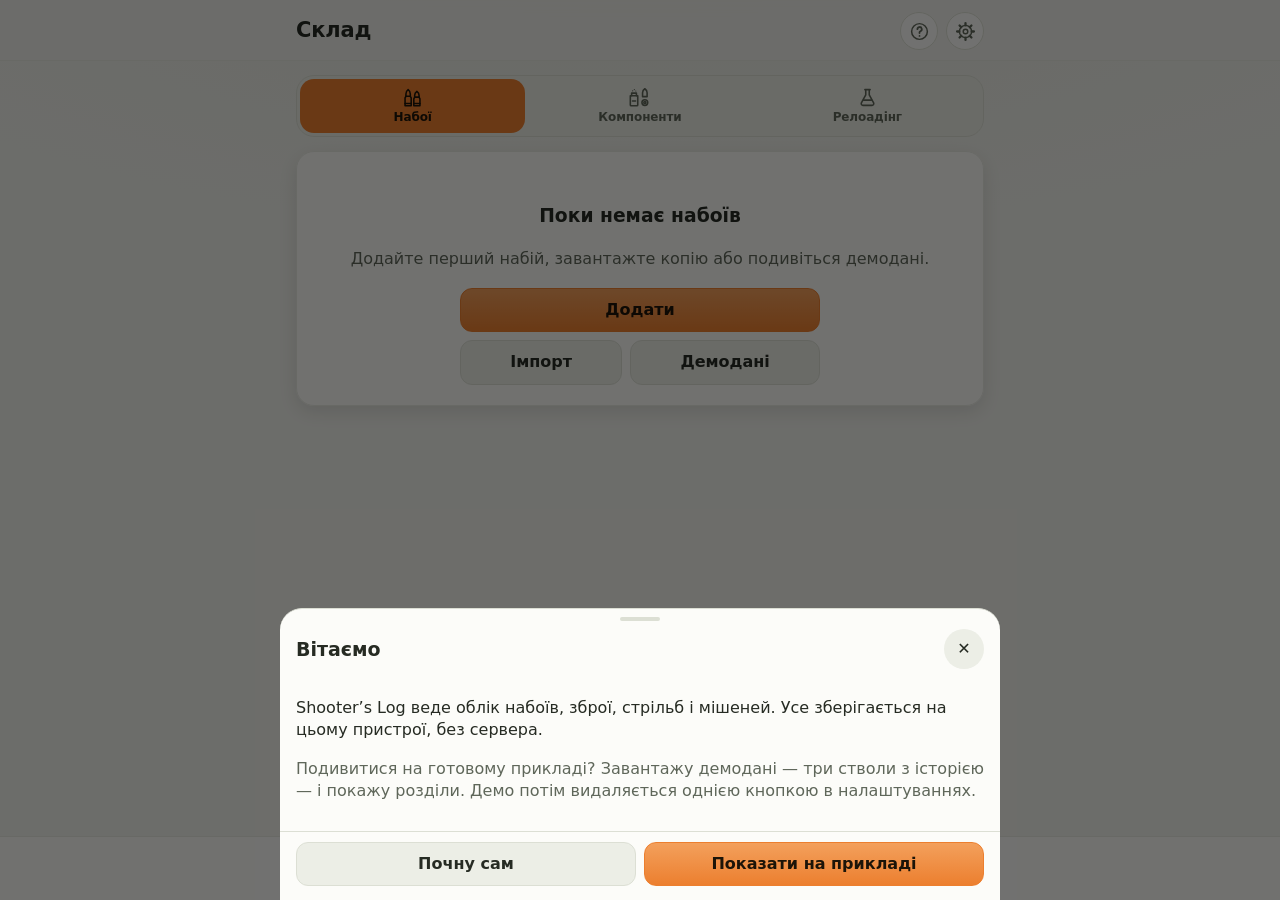
==== commit 6f4ccaee: "0.7.96: знайомство при першому запуску, підказки «?» у розділах, нові демодані з фото" ====
--- a/index.html
+++ b/index.html
@@ -30,6 +30,9 @@
       <div class="topbar-brand"><a href="#ammo" id="back-btn" class="gear back-btn" hidden aria-label="Назад" data-i18n-aria="Назад"><svg viewBox="0 0 24 24" aria-hidden="true"><path d="M15 5l-7 7 7 7"/></svg></a><img id="app-icon" class="app-icon" alt="" hidden><h1 id="title">Shooter’s Log</h1></div>
       <div class="topbar-actions">
         <button type="button" id="sync-chip" class="sync-chip" hidden></button>
+        <button type="button" id="tour-btn" class="gear" aria-label="Подсказки" data-i18n-aria="Подсказки">
+          <svg viewBox="0 0 24 24" aria-hidden="true"><circle cx="12" cy="12" r="9"/><path d="M9.6 9.4a2.5 2.5 0 1 1 3.4 2.3c-.6.3-1 .8-1 1.5v.6M12 17h.01"/></svg>
+        </button>
         <a href="#settings" id="settings-btn" class="gear" aria-label="Настройки" data-i18n-aria="Настройки">
           <svg viewBox="0 0 24 24" aria-hidden="true"><circle cx="12" cy="12" r="7"/><circle cx="12" cy="12" r="2.6"/><path d="M19 12h2.6M16.95 16.95l1.84 1.84M12 19v2.6M7.05 16.95l-1.84 1.84M5 12H2.4M7.05 7.05L5.21 5.21M12 5V2.4M16.95 7.05l1.84-1.84"/></svg>
         </a>
--- a/css/app.css
+++ b/css/app.css
@@ -69,7 +69,7 @@
 :root:is([data-theme="phosphor"], [data-theme="amber"], [data-theme="white"]) body {
   text-shadow: 0 0 6px color-mix(in srgb, currentColor 55%, transparent); }
 :root:is([data-theme="phosphor"], [data-theme="amber"], [data-theme="white"]) :is(.topbar h1, h2, h3, .hero-label, .hero-value, .cal-total,
-  .big, .thumb, .box-toggle, .ex-scoring-title, .ex-ring-name, .stat-value, .btn, .chips button, .tabs span) {
+  .big, .thumb, .box-toggle, .settings-group > legend, .ex-scoring-title, .ex-ring-name, .stat-value, .btn, .chips button, .tabs span) {
   font-family: ui-monospace, "Cascadia Mono", Consolas, "Roboto Mono", monospace; }
 :root:is([data-theme="phosphor"], [data-theme="amber"], [data-theme="white"]) :is(.topbar h1, h3) { text-transform: uppercase; letter-spacing: .06em; }
 :root:is([data-theme="phosphor"], [data-theme="amber"], [data-theme="white"]) body::after { content: ""; position: fixed; inset: 0;
@@ -77,6 +77,9 @@
   background: repeating-linear-gradient(0deg, rgb(0 0 0 / .22) 0 1px, transparent 1px 3px),
     radial-gradient(ellipse 85% 75% at 50% 50%, transparent 55%, rgb(0 0 0 / .55)); }
 .night-level { margin-top: 12px; }
+.theme-group { margin: 12px 0 6px; }
+/* «Білий фосфор» не влазить у чверть рядка — переноситься на два рядки, а не обрізається трьома крапками */
+.theme-group + .chips.segmented button { white-space: normal; line-height: 1.15; }
 .night-level input { width: 100%; accent-color: var(--accent); }
 
 * { box-sizing: border-box; }
@@ -163,6 +166,7 @@
 }
 .gear svg { width: 21px; height: 21px; fill: none; stroke: currentColor; stroke-width: 1.7; stroke-linejoin: round; stroke-linecap: round; }
 .gear svg path { stroke-width: 2.6; }   /* зубці шестерні товсті — інакше в 21 px це «сонце» */
+#tour-btn svg path { stroke-width: 2; }
 .gear.active { color: var(--accent-2); border-color: color-mix(in srgb, var(--accent) 55%, var(--line)); background: var(--accent-soft); }
 /* Перейшли в налаштування — шестерня провертається на два зубці з доворотом, як механізм */
 #settings-btn.play svg { animation: gear-turn 1.4s cubic-bezier(.3, 0, .2, 1); }
@@ -420,6 +424,66 @@
 }
 :is(.fold:is([data-key^="ammo:"], [data-key^="recipes:"]) > .fold-body, .cal-body) > .card + .card .swipe-body { border-top: 1px solid var(--line-soft); }
 :is(.fold:is([data-key^="ammo:"], [data-key^="recipes:"]) > .fold-body, .cal-body) .big { font-size: 22px; }
+/* Екіпірування: та сама картка, що калібр у Складі; значок категорії — лінією в кольорі шапки, без нахилу набою */
+.gear-ico svg { width: 24px; height: 24px; transform: none; filter: none; fill: none;
+  stroke: hsl(var(--h) 55% 74%); stroke-width: 1.8; stroke-linejoin: round; stroke-linecap: round; }
+:root[data-theme="light"] .gear-ico svg { stroke: #fff; filter: none; }
+.cal-head .gear-ico svg { width: 20px; height: 20px; }
+:root[data-theme="light"] .cal-head .gear-ico svg { filter: none; }
+.cal-head .cal-edit { flex: none; width: 34px; height: 34px; margin: 0 -6px 0 0; }
+.cal-head .cal-edit svg { width: 17px; height: 17px; }
+.cal-group:not([open]) > .cal-head .cal-edit { display: none; }
+/* Порожні категорії й «+ Категорія» — чипами під картками */
+.kind-bar { display: grid; gap: 8px; margin: 2px 0 14px; }
+.kind-chips { display: flex; flex-wrap: wrap; gap: 8px; }
+.kind-chip { display: inline-flex; align-items: center; gap: 8px; padding: 4px 12px 4px 4px; border: 1px solid var(--line);
+  border-radius: 12px; background: color-mix(in srgb, hsl(var(--h) 45% 45%) 14%, var(--surface)); color: var(--text); font: inherit; font-weight: 650; cursor: pointer; }
+:root[data-theme="light"] .kind-chip { background: color-mix(in srgb, hsl(var(--h) 35% 45%) 7%, var(--surface)); }
+.kind-chip .gear-ico { width: 30px; height: 30px; border-radius: 9px; }
+.kind-chip .gear-ico svg { width: 18px; height: 18px; }
+.kind-chip.add { padding: 9px 14px; border-style: dashed; background: transparent; color: var(--accent-2); }
+.kind-move .gear-ico { width: 40px; height: 40px; border-radius: 12px; }
+/* Шторка категорії: превʼю шапки, значки групами з пошуком, колір відтінком */
+.kind-form { display: grid; gap: 12px; }
+.kind-form .kind-preview { margin: 0; }
+.pick-fold { padding: 10px 12px; border: 1px solid var(--line); border-radius: 14px; }
+.pick-fold > summary { display: flex; align-items: center; justify-content: space-between; gap: 10px; min-height: 32px; list-style: none; cursor: pointer; }
+.pick-fold > summary::-webkit-details-marker { display: none; }
+.pick-fold > summary .field-label { margin: 0; }
+.pick-fold[open] > summary { margin-bottom: 10px; }
+.pick-value { display: inline-flex; align-items: center; gap: 8px; font-weight: 700; }
+.pick-value .gear-ico { width: 30px; height: 30px; border-radius: 9px; }
+.pick-value .gear-ico svg { width: 18px; height: 18px; }
+.icon-groups { display: grid; gap: 12px; }
+.icon-search { width: 100%; min-height: 44px; padding: 10px 12px; border: 1px solid var(--line); border-radius: 10px; background: var(--bg); color: inherit; font: inherit; }
+.icon-search:focus { outline: 2px solid var(--accent); outline-offset: -1px; }
+.icon-group-title { margin: 0 0 6px; font-size: 12px; font-weight: 800; letter-spacing: .04em; text-transform: uppercase; color: var(--muted); }
+.icon-opts { display: flex; flex-wrap: wrap; gap: 6px; }
+.icon-opt { display: inline-grid; place-items: center; width: 44px; height: 44px; padding: 0; border: 1.5px solid transparent;
+  border-radius: 10px; background: var(--surface-2); color: var(--text); cursor: pointer; }
+.icon-opt svg { width: 22px; height: 22px; fill: none; stroke: currentColor; stroke-width: 1.8; stroke-linejoin: round; stroke-linecap: round; }
+.icon-opt[aria-pressed="true"] { border-color: var(--accent); background: color-mix(in srgb, hsl(var(--h) 45% 45%) 30%, var(--surface-2)); }
+.icon-group[hidden], .icon-opt[hidden] { display: none; }
+.hue-picker { display: grid; gap: 8px; }
+.hue-swatches { display: flex; flex-wrap: wrap; gap: 8px; }
+.hue-swatch { width: 36px; height: 36px; padding: 0; border: 0; border-radius: 10px; background: hsl(var(--h) 45% 45%); cursor: pointer; }
+:root[data-theme="light"] .hue-swatch { background: hsl(var(--h) 38% 55%); }
+.hue-swatch[aria-pressed="true"] { outline: 3px solid var(--text); outline-offset: 2px; }
+.hue-strip { position: relative; height: 30px; border-radius: 10px; cursor: pointer; touch-action: none;
+  background: linear-gradient(to right, hsl(0 45% 45%), hsl(60 45% 45%), hsl(120 45% 45%), hsl(180 45% 45%), hsl(240 45% 45%), hsl(300 45% 45%), hsl(359 45% 45%)); }
+.hue-strip:focus-visible { outline: 3px solid var(--text); outline-offset: 2px; }
+.hue-knob { position: absolute; top: -5px; bottom: -5px; width: 16px; margin-left: -8px; border: 3px solid #fff; border-radius: 9px;
+  background: hsl(var(--h) 45% 45%); box-shadow: 0 0 0 1px rgb(0 0 0 / .45); pointer-events: none; }
+.cal-total.money { font-size: 18px; line-height: 1.15; text-align: right; }
+.cal-body > .row { min-height: 54px; padding: 9px 14px; border: 0; border-radius: 0; background: var(--surface); }
+.cal-body > .row + .row { border-top: 1px solid var(--line-soft); }
+.cal-body > .row .row-qty { font-size: 15px; text-align: right; }
+.gear-group.sold .row-title { color: var(--muted); }
+/* Перегляд покупки: фото плиткою поруч із категорією, характеристики — як вставили, з переносами рядків */
+.purchase-head { display: flex; align-items: center; gap: 12px; }
+.purchase-photo { flex: none; width: 88px; height: 88px; border-radius: 14px; object-fit: cover; background: var(--surface-2); cursor: zoom-in; }
+.purchase-sub { color: var(--muted); }
+.purchase-specs { white-space: pre-line; overflow-wrap: anywhere; }
 .fold-cost { margin-left: 8px; padding-left: 8px; border-left: 1px solid color-mix(in srgb, var(--accent) 35%, transparent); font-weight: 600; }
 .cost-line { grid-column: 1 / -1; margin-top: -4px; color: var(--accent-2); font-weight: 600; }
 .cost-line:empty { display: none; }
@@ -2313,7 +2377,7 @@
 .ex-ring-name { position: absolute; inset: 12px; display: grid; place-items: center; text-align: center; font-size: 12px; font-weight: 800; line-height: 1.1; overflow-wrap: anywhere; }
 .ex-mini { display: flex; flex-wrap: wrap; gap: 4px 16px; margin: 10px 2px 4px; font-size: 13px; color: var(--muted); }
 .ex-mini b { color: var(--text); font-size: 15px; }
-.ex-info { display: grid; gap: 12px; margin: 4px 0 12px; padding: 12px; border: 1px solid var(--line); border-radius: 12px; }
+.ex-info { display: grid; gap: 12px; }
 .recipe-info { display: grid; gap: 14px; margin: 4px 0 14px; padding: 14px; border-radius: 14px; background: var(--surface-2); }
 .recipe-info section + section { padding-top: 14px; border-top: 1px solid var(--line); }
 .recipe-info h4 { margin: 0 0 8px; font-size: 12px; font-weight: 800; text-transform: uppercase; letter-spacing: .08em; color: var(--muted); }
@@ -2475,6 +2539,12 @@
 }
 .guide .quiz-acts > button { flex: 1 1 0; min-width: 0; margin: 0; }
 /* Складність — свій випадний список: згорнуто — вибраний рівень зі стрілкою, розгорнуто — усі рівні під ним */
+.guide .quiz-groups { margin: 0 0 8px; }
+.guide .quiz-dist { display: flex; flex-wrap: wrap; align-items: center; gap: 6px 8px; margin-top: 8px; color: var(--muted); font-size: 14px; }
+.guide .quiz-dist-label { margin-right: auto; }
+.guide .quiz-dist select { width: auto; flex: none; min-height: 40px; padding: 6px 10px; border: 1px solid var(--line); border-radius: 10px; background: var(--surface); color: var(--text); font: inherit; font-weight: 650; }
+.guide .quiz-dist-note { flex-basis: 100%; font-size: 12.5px; }
+.guide .quiz-weak-go { display: inline; margin: 4px 0 0; }
 .guide .quiz-levels { display: grid; grid-template-columns: auto minmax(0, 1fr) auto; align-items: center; gap: 4px; padding: 8px 4px; border: 1px solid var(--line); border-radius: 12px; background: var(--surface-2); }
 .guide .quiz-level-nav { width: 28px; height: 44px; padding: 0; border: 0; background: none; color: var(--muted); font: 600 24px system-ui, sans-serif; cursor: pointer; }
 .guide .quiz-level-nav:disabled { opacity: .25; cursor: default; }
@@ -2609,7 +2679,6 @@
 .guide .sim-quick li::before { content: counter(q); display: grid; place-items: center; width: 24px; height: 24px; border-radius: 50%;
   background: var(--accent-soft); color: var(--accent-2); font: 700 13px system-ui, sans-serif; }
 .guide .sim-tour-btn { justify-self: start; }
-.guide .sim-quick video { display: block; width: auto; max-width: 100%; max-height: 360px; margin: 0 auto; border-radius: 12px; background: #000; }
 .guide .sim-row { display: grid; gap: 10px; }
 @media (min-width: 640px) { .guide .sim-stick { margin: 0; border: 0; padding: 0; } }
 .guide .sim-zoom { flex: none; padding: 8px 10px; border: 1px solid var(--line); border-radius: 10px; background: var(--surface-2); color: var(--text); font: 650 13px system-ui, sans-serif; cursor: pointer; }
@@ -2867,12 +2936,33 @@
 /* ⚙ Налаштування групами: рамка з назвою на лінії, розділи всередині — через лінію, без окремих карток */
 .settings-group { margin: 22px 0 14px; padding: 2px 16px 4px; background: var(--surface); box-shadow: var(--shadow); border-radius: var(--radius); }
 .settings-group > legend { padding: 0 8px; margin-left: -6px; border-radius: 6px; background: var(--surface); color: var(--accent-2); }
-.settings-group > .panel, .settings-group > .box-body > .panel { margin: 0; padding: 14px 0; border: 0; border-radius: 0; background: none; box-shadow: none; }
-.settings-group > .panel + .panel, .settings-group > .box-body > .panel + .panel { border-top: 1px solid var(--line-soft); }
-/* Згорнута група — як згорнутий блок: лише назва на лінії, без картки навколо порожнечі */
-.settings-group.closed { margin: 26px 0; padding: 0; border-width: 1px 0 0; border-radius: 0; background: none; box-shadow: none; }
-.settings-group.closed > legend { margin-left: 0; padding-left: 0; background: none; }
-.settings-group.danger { border-color: color-mix(in srgb, var(--shoot) 45%, var(--line)); }
+.settings-group > .panel { margin: 0; padding: 14px 0; border: 0; border-radius: 0; background: none; box-shadow: none; }
+.about-desc { margin: 10px 0; }
+/* рядок налаштувань: іконка · назва · значення › — що де стоїть, видно без розгортання */
+.set-row + .set-row { border-top: 1px solid var(--line-soft); }
+.set-head { display: flex; align-items: center; gap: 12px; width: 100%; min-height: 56px; padding: 8px 0; border: 0; background: none;
+  color: var(--text); font: inherit; text-align: left; cursor: pointer; -webkit-tap-highlight-color: transparent; }
+.set-head .tool-ico { flex: none; width: 34px; height: 34px; border-radius: 10px; background: color-mix(in srgb, var(--accent) 15%, transparent); color: var(--accent-2); }
+.set-head .tool-ico svg { width: 19px; height: 19px; }
+.set-title { flex: 1; min-width: 0; overflow: hidden; text-overflow: ellipsis; white-space: nowrap; font-size: 16px; font-weight: 600; }
+.set-val { flex: none; max-width: 45%; overflow: hidden; text-overflow: ellipsis; white-space: nowrap; color: var(--muted); font-size: 14px; font-variant-numeric: tabular-nums; }
+.set-val:empty { display: none; }
+.set-val.ok::before, .set-val.bad::before { content: ""; display: inline-block; width: 7px; height: 7px; margin: 0 6px 1px 0; border-radius: 50%; background: var(--buy); }
+.set-val.bad { color: var(--shoot); }
+.set-val.bad::before { background: var(--shoot); }
+.set-chev { flex: none; width: 14px; color: var(--muted); font-size: 20px; line-height: 1; text-align: center; transition: transform .2s ease; }
+.set-row.open .set-chev { transform: rotate(90deg); }
+.set-row.danger .set-head .tool-ico { background: color-mix(in srgb, var(--shoot) 14%, transparent); color: var(--shoot); }
+.set-row.danger .set-title { color: var(--shoot); font-weight: 500; }
+/* розгортання — висотою сітки 0fr → 1fr: плавно й без підрахунку висоти в JS */
+.set-body { display: grid; grid-template-rows: 0fr; transition: grid-template-rows .22s ease; }
+.set-row.open .set-body { grid-template-rows: 1fr; }
+.set-inner { min-height: 0; overflow: hidden; }
+.set-pane, .set-sub { display: flex; flex-direction: column; gap: 10px; }
+.set-pane { padding: 0 0 16px; }
+.set-pane p, .set-sub p { margin: 0; }
+.set-pane .btn-row, .set-pane .chips.segmented, .set-pane .kv { margin: 0; }
+@media (prefers-reduced-motion: reduce) { .set-body, .set-chev { transition: none; } }
 .settings-group.danger > legend { color: var(--shoot); }
 
 /* Зона дотику ≥ 44 px для дрібних кнопок: вигляд той самий, палець ловить ширше.
@@ -2958,7 +3048,39 @@
 .tour-nav { display: flex; align-items: center; justify-content: space-between; gap: 12px; margin-top: 12px; }
 .tour-skip { padding: 8px 4px; border: 0; background: none; color: var(--muted); font: inherit; font-size: 14px; cursor: pointer; }
 .tour-next { min-height: 38px; padding: 8px 18px; }
-@media (prefers-reduced-motion: reduce) { .tour-hole { transition: none; } .tour-card.in { animation: none; } }
+.tour-right { display: flex; align-items: center; gap: 10px; }
+/* Палець у турі: свайпи по прицілу (swipe) чи ведення прицілу (drag — за пальцем іде перехрестя); рух лише transform/opacity */
+.tour-finger { position: fixed; z-index: 1201; width: 40px; height: 40px; margin: -20px 0 0 -20px; border-radius: 50%; pointer-events: none;
+  opacity: 0; background: rgb(255 255 255 / .28); border: 2px solid rgb(255 255 255 / .9);
+  box-shadow: 0 0 0 6px rgb(255 255 255 / .12), 0 4px 12px rgb(0 0 0 / .4); }
+.tour-finger.drag::before, .tour-finger.drag::after { content: ""; position: absolute; left: 50%; top: 50%; background: var(--accent);
+  box-shadow: 0 0 0 1px rgb(0 0 0 / .35); }
+.tour-finger.drag::before { width: 92px; height: 2px; margin: -1px 0 0 -46px; }
+.tour-finger.drag::after { width: 2px; height: 92px; margin: -46px 0 0 -1px; }
+.tour-finger.swipe { animation: tour-swipe 4.8s ease-in-out infinite; }
+.tour-finger.drag { animation: tour-drag 4s ease-in-out infinite; }
+@keyframes tour-swipe {
+  0%, 6% { opacity: 0; transform: translate(0, 34px); }
+  10% { opacity: 1; transform: translate(0, 34px) scale(.9); }
+  26% { opacity: 1; transform: translate(0, -44px) scale(.9); }
+  32%, 46% { opacity: 0; transform: translate(0, -44px); }
+  50% { opacity: 0; transform: translate(-44px, 0); }
+  54% { opacity: 1; transform: translate(-44px, 0) scale(.9); }
+  70% { opacity: 1; transform: translate(48px, 0) scale(.9); }
+  76%, 100% { opacity: 0; transform: translate(48px, 0); }
+}
+@keyframes tour-drag {
+  0% { opacity: 0; transform: translate(0, 0); }
+  8% { opacity: 1; transform: translate(0, 0) scale(.9); }
+  30% { transform: translate(40px, -22px) scale(.9); }
+  56% { transform: translate(-34px, 16px) scale(.9); }
+  80% { opacity: 1; transform: translate(12px, 30px) scale(.9); }
+  92%, 100% { opacity: 0; transform: translate(0, 0); }
+}
+@media (prefers-reduced-motion: reduce) {
+  .tour-hole { transition: none; } .tour-card.in { animation: none; }
+  .tour-finger:is(.swipe, .drag) { animation: none; opacity: 1; }
+}
 
 /* Фон під картками (⚙ → Вигляд → Фон): малюнок — у --paper на <html> і на плитках вибору; --bg — тон шапки й смуги браузера.
    Темна: без малюнка, карта (горизонталі topo.svg), олива, карбон, койот. Світла: без малюнка, карта (topo-light.svg),
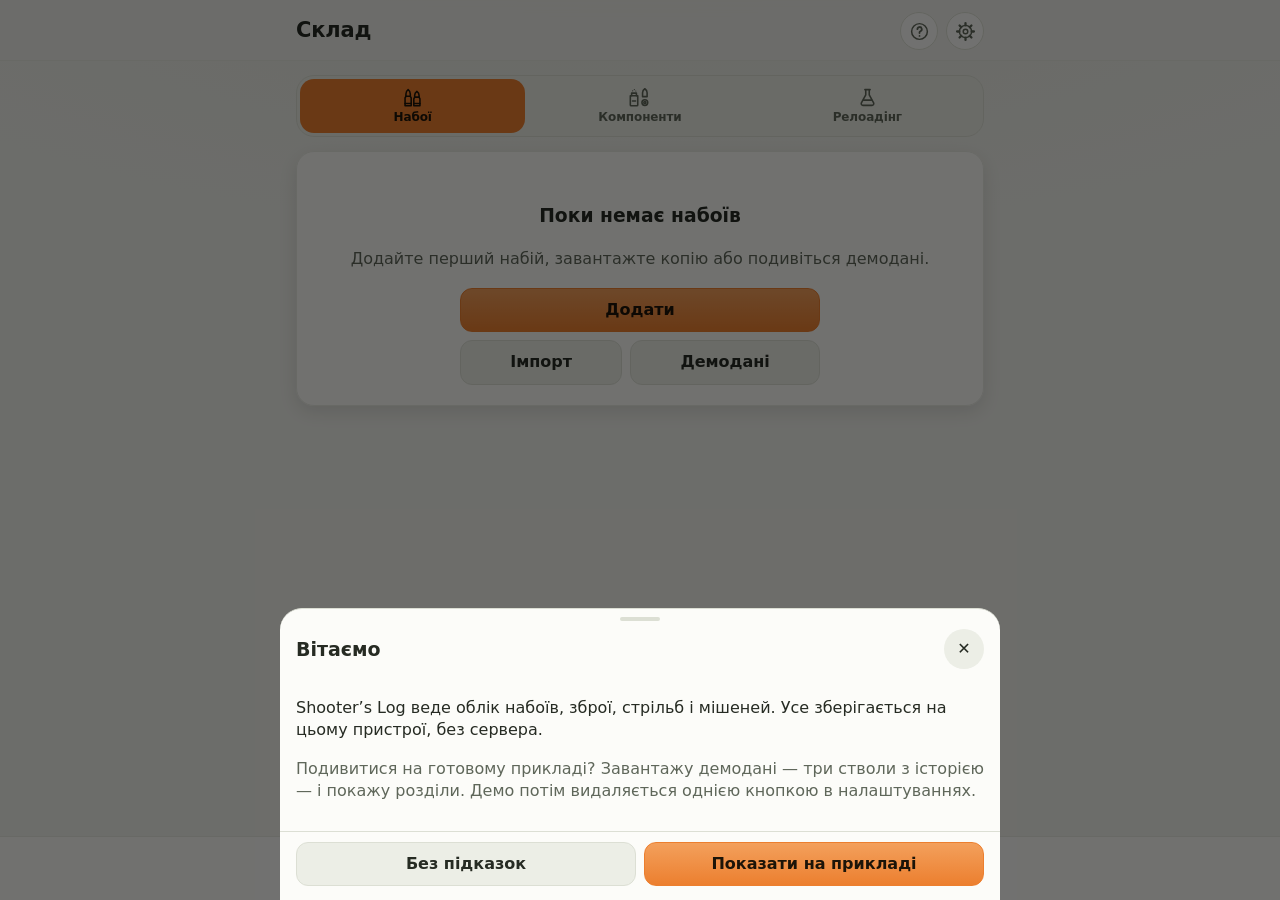
==== commit 6d9fb9c6: "0.7.102: форми не гублять введене, повернення в картку ствола, пристрілка компактніше, приціл — повн" ====
--- a/index.html
+++ b/index.html
@@ -5,8 +5,12 @@
   <meta name="viewport" content="width=device-width, initial-scale=1, viewport-fit=cover">
   <meta name="theme-color" content="#101310">
   <!-- Дані нікуди не йдуть: браузер сам блокує все, крім своїх файлів і Google Диска. -->
-  <meta http-equiv="Content-Security-Policy" content="default-src 'self'; script-src 'self' 'sha256-LTNFoLLEBCLTrgqdkgT/ovPEVAd9g/Ghb0gi3Z69O/s=' https://accounts.google.com https://apis.google.com; connect-src 'self' https://bank.gov.ua https://www.googleapis.com https://accounts.google.com https://api.open-meteo.com https://archive-api.open-meteo.com; img-src 'self' data: blob: https://lh3.googleusercontent.com https://*.googleusercontent.com; style-src 'self' 'unsafe-inline'; font-src 'self'; media-src 'self' blob:; frame-src https://accounts.google.com https://content.googleapis.com; object-src 'none'; base-uri 'self'; form-action 'none'">
-  <meta name="description" content="Учёт боеприпасов, настрела по стволам и рецептов снаряжения">
+  <meta http-equiv="Content-Security-Policy" content="default-src 'self'; script-src 'self' 'sha256-LTNFoLLEBCLTrgqdkgT/ovPEVAd9g/Ghb0gi3Z69O/s=' https://accounts.google.com https://apis.google.com; connect-src 'self' https://bank.gov.ua https://www.googleapis.com https://accounts.google.com https://api.open-meteo.com https://archive-api.open-meteo.com https://shooters-studio.hobbyplanner338.workers.dev; img-src 'self' data: blob: https://lh3.googleusercontent.com https://*.googleusercontent.com; style-src 'self' 'unsafe-inline'; font-src 'self'; media-src 'self' blob:; frame-src https://accounts.google.com https://content.googleapis.com; object-src 'none'; base-uri 'self'; form-action 'none'">
+  <meta name="description" content="Облік боєприпасів, настрілу по стволах і рецептів спорядження">
+  <meta property="og:title" content="Shooter’s Log">
+  <meta property="og:description" content="Облік боєприпасів, настрілу по стволах і рецептів спорядження">
+  <meta property="og:locale" content="uk_UA">
+  <meta property="og:image" content="https://vitaliylobko.github.io/shooting-log/about/img/og.jpg">
   <title>Shooter’s Log</title>
   <link rel="manifest" href="manifest.webmanifest">
   <link rel="icon" href="icons/icon-192.png">
@@ -30,10 +34,10 @@
       <div class="topbar-brand"><a href="#ammo" id="back-btn" class="gear back-btn" hidden aria-label="Назад" data-i18n-aria="Назад"><svg viewBox="0 0 24 24" aria-hidden="true"><path d="M15 5l-7 7 7 7"/></svg></a><img id="app-icon" class="app-icon" alt="" hidden><h1 id="title">Shooter’s Log</h1></div>
       <div class="topbar-actions">
         <button type="button" id="sync-chip" class="sync-chip" hidden></button>
-        <button type="button" id="tour-btn" class="gear" aria-label="Подсказки" data-i18n-aria="Подсказки">
+        <button type="button" id="tour-btn" class="gear" aria-label="Підказки" data-i18n-aria="Підказки">
           <svg viewBox="0 0 24 24" aria-hidden="true"><circle cx="12" cy="12" r="9"/><path d="M9.6 9.4a2.5 2.5 0 1 1 3.4 2.3c-.6.3-1 .8-1 1.5v.6M12 17h.01"/></svg>
         </button>
-        <a href="#settings" id="settings-btn" class="gear" aria-label="Настройки" data-i18n-aria="Настройки">
+        <a href="#settings" id="settings-btn" class="gear" aria-label="Налаштування" data-i18n-aria="Налаштування">
           <svg viewBox="0 0 24 24" aria-hidden="true"><circle cx="12" cy="12" r="7"/><circle cx="12" cy="12" r="2.6"/><path d="M19 12h2.6M16.95 16.95l1.84 1.84M12 19v2.6M7.05 16.95l-1.84 1.84M5 12H2.4M7.05 7.05L5.21 5.21M12 5V2.4M16.95 7.05l1.84-1.84"/></svg>
         </a>
       </div>
@@ -42,13 +46,13 @@
   </header>
 
   <div id="update" class="update" hidden>
-    <span data-i18n="Доступна новая версия">Доступна новая версия</span>
-    <button type="button" id="update-btn" data-i18n="Обновить">Обновить</button>
+    <span data-i18n="Доступна нова версія">Доступна нова версія</span>
+    <button type="button" id="update-btn" data-i18n="Оновити">Оновити</button>
   </div>
 
   <main id="view" class="view"></main>
 
-  <button type="button" id="fab" class="fab" aria-label="Добавить" data-i18n-aria="Добавить"><svg viewBox="0 0 24 24" aria-hidden="true"><path d="M12 5v14M5 12h14"/></svg></button>
+  <button type="button" id="fab" class="fab" aria-label="Додати" data-i18n-aria="Додати"><svg viewBox="0 0 24 24" aria-hidden="true"><path d="M12 5v14M5 12h14"/></svg></button>
 
   <nav class="tabs">
     <a href="#ammo" data-tab="ammo">
@@ -65,7 +69,7 @@
     </a>
     <a href="#targets" data-tab="targets">
       <svg viewBox="0 0 24 24"><circle cx="12" cy="12" r="8.5"/><circle cx="12" cy="12" r="4"/><circle class="hit" cx="12" cy="12" r="1.3" fill="currentColor"/><path class="ticks" d="M12 1.5v3M12 19.5v3M1.5 12h3M19.5 12h3"/></svg>
-      <span data-i18n="Полигон">Полигон</span>
+      <span data-i18n="Полігон">Полігон</span>
     </a>
   </nav>
 
--- a/css/app.css
+++ b/css/app.css
@@ -94,7 +94,7 @@
   background: radial-gradient(120% 60% at 50% -10%, var(--bg-glow), var(--bg) 60%) fixed, var(--bg);
   color: var(--text);
   font: 16px/1.4 system-ui, -apple-system, "Segoe UI", Roboto, sans-serif;
-  padding-bottom: calc(var(--tabs-h) + env(safe-area-inset-bottom) + 84px);
+  padding-bottom: calc(var(--tabs-h) + env(safe-area-inset-bottom) + 100px);
   overscroll-behavior-y: contain;
   -webkit-tap-highlight-color: transparent;
   /* Застосунок вертикальний: якщо щось одне вилізе вбік, сторінка не має роз'їжджатися,
@@ -469,6 +469,13 @@
 .hue-swatch { width: 36px; height: 36px; padding: 0; border: 0; border-radius: 10px; background: hsl(var(--h) 45% 45%); cursor: pointer; }
 :root[data-theme="light"] .hue-swatch { background: hsl(var(--h) 38% 55%); }
 .hue-swatch[aria-pressed="true"] { outline: 3px solid var(--text); outline-offset: 2px; }
+/* «Стандартний» колір калібру: образець + підпис, звідки він; вибраний — рамкою, як образці палітри */
+.hue-default { display: flex; align-items: center; gap: 12px; width: 100%; padding: 8px 10px; text-align: left; color: var(--text);
+  background: none; border: 1px solid var(--line); border-radius: 12px; cursor: pointer; font: inherit; }
+.hue-default > span:last-child { display: grid; gap: 2px; }
+.hue-default small { color: var(--muted); }
+.hue-default .hue-swatch { flex: none; cursor: inherit; }
+.hue-default[aria-pressed="true"] { border-color: var(--text); box-shadow: inset 0 0 0 1px var(--text); }
 .hue-strip { position: relative; height: 30px; border-radius: 10px; cursor: pointer; touch-action: none;
   background: linear-gradient(to right, hsl(0 45% 45%), hsl(60 45% 45%), hsl(120 45% 45%), hsl(180 45% 45%), hsl(240 45% 45%), hsl(300 45% 45%), hsl(359 45% 45%)); }
 .hue-strip:focus-visible { outline: 3px solid var(--text); outline-offset: 2px; }
@@ -603,6 +610,9 @@
 .fill.ap { background: var(--muted); }
 .ap-row .row-title { display: flex; align-items: center; gap: 6px; flex-wrap: wrap; }
 .ap-row .bar { margin-top: 6px; }
+/* Зсув глушника окремого набою — під рядком прицілу, з відступом */
+.sup-row .row-title { display: flex; align-items: center; gap: 6px; flex-wrap: wrap; }
+.sup-row.sup-ammo { padding-left: 16px; border-left: 2px solid var(--line); }
 .progress.inline { display: grid; grid-template-columns: auto auto minmax(32px, 1fr); align-items: center; column-gap: 10px; margin-top: 6px; }
 .progress.inline > span { white-space: nowrap; }
 .progress.inline .bar { margin-top: 0; }
@@ -724,6 +734,8 @@
 .log-bar .chips.segmented { flex: 1; min-width: 0; display: flex; }
 /* поруч зі значком фільтра місця менше: ширина кнопки за текстом — «Рік» віддає місце «Тижню» */
 .log-bar .chips.segmented button { flex: 1 1 auto; padding-inline: 6px; }
+.log-bar .chips.segmented { flex-wrap: nowrap; }
+@media (max-width: 360px) { .log-bar .chips.segmented button { min-width: 0; padding-inline: 4px; font-size: 13px; } }
 .log-filter {
   position: relative;
   flex: none;
@@ -792,7 +804,7 @@
   background: var(--surface);
 }
 .box > .icon-btn.box-corner svg { width: 16px; height: 16px; }
-.box-toggle { display: inline-flex; align-items: center; gap: 6px; padding: 2px 0; border: 0; background: none; color: inherit; font: inherit; letter-spacing: inherit; text-transform: inherit; cursor: pointer; }
+.box-toggle { display: inline-flex; align-items: center; gap: 6px; padding: 2px 0; text-align: left; border: 0; background: none; color: inherit; font: inherit; letter-spacing: inherit; text-transform: inherit; cursor: pointer; }
 .box-chevron { display: inline-block; font-size: 16px; line-height: 1; color: var(--accent-2); transform: rotate(90deg); transition: transform .15s; }
 .box.closed .box-chevron { transform: none; }
 .box-count { padding: 0 7px; border-radius: 9px; background: var(--surface-2); font-weight: 600; letter-spacing: 0; }
@@ -932,7 +944,41 @@
   border: 1px solid var(--line);
 }
 .gun-hero-pic { position: absolute; inset: 0; display: block; width: 100%; height: 100%; min-height: 0; margin: 0; padding: 0; border: 0; border-radius: 0; background: none; cursor: pointer; }
-.gun-hero-img { display: block; width: 100%; height: 100%; object-fit: cover; }
+.gun-hero-img { display: block; width: 100%; height: 100%; object-fit: cover; user-select: none; -webkit-user-drag: none; }
+/* Кілька фото — стрічка, що гортається свайпом і зупиняється на кожному кадрі */
+.gun-hero-track {
+  position: absolute;
+  inset: 0;
+  display: flex;
+  overflow-x: auto;
+  scroll-snap-type: x mandatory;
+  overscroll-behavior-x: contain;
+  scrollbar-width: none;
+}
+.gun-hero-track::-webkit-scrollbar { display: none; }
+.gun-hero-track .gun-hero-pic { position: relative; inset: auto; flex: 0 0 100%; scroll-snap-align: start; scroll-snap-stop: always; }
+.gun-hero-nav {
+  position: absolute;
+  top: 50%;
+  transform: translateY(-50%);
+  display: none;
+  width: 34px;
+  height: 48px;
+  border: 0;
+  border-radius: 10px;
+  background: rgb(0 0 0 / .45);
+  color: #fff;
+  font-size: 26px;
+  line-height: 1;
+  cursor: pointer;
+  backdrop-filter: blur(6px);
+}
+.gun-hero-nav.prev { left: 8px; }
+.gun-hero-nav.next { right: 8px; }
+/* Стрілки — лише мишею: на телефоні гортають пальцем */
+@media (hover: hover) and (pointer: fine) {
+  .gun-hero:hover .gun-hero-nav { display: block; }
+}
 .gun-hero-mono {
   display: grid;
   place-items: center;
@@ -1075,7 +1121,17 @@
 .viewer-head .icon-btn { background: rgb(255 255 255 / .12); color: #fff; }
 .viewer-count { font-variant-numeric: tabular-nums; opacity: .8; }
 .viewer-stage { position: relative; flex: 1; min-height: 0; overflow: hidden; touch-action: pinch-zoom; }
-.viewer-img { position: absolute; inset: 0; width: 100%; height: 100%; object-fit: contain; user-select: none; -webkit-user-drag: none; }
+.viewer-img { position: absolute; inset: 0; width: 100%; height: 100%; object-fit: contain; user-select: none; -webkit-user-drag: none;
+  transition: transform .2s ease; }
+.viewer-img.dragging { transition: none; }
+.viewer-img.in-next { animation: viewer-in-next .24s ease-out; }
+.viewer-img.in-prev { animation: viewer-in-prev .24s ease-out; }
+@keyframes viewer-in-next { from { transform: translateX(35%); opacity: 0; } }
+@keyframes viewer-in-prev { from { transform: translateX(-35%); opacity: 0; } }
+@media (prefers-reduced-motion: reduce) {
+  .viewer-img { transition: none; }
+  .viewer-img.in-next, .viewer-img.in-prev { animation: none; }
+}
 .viewer-nav { z-index: 1; }
 .viewer-nav {
   position: absolute;
@@ -1094,8 +1150,8 @@
 .viewer-nav.next { right: 8px; }
 .viewer.single .viewer-nav { display: none; }
 .viewer-note { position: absolute; bottom: 12px; left: 0; right: 0; text-align: center; font-size: 13px; opacity: .8; }
-.viewer-actions { display: flex; gap: 8px; padding: 10px 14px 14px; }
-.viewer-actions .btn { flex: 1; background: rgb(255 255 255 / .1); border-color: rgb(255 255 255 / .15); color: #fff; }
+.viewer-actions { display: flex; flex-wrap: wrap; gap: 8px; padding: 10px 14px 14px; }
+.viewer-actions .btn { flex: 1 1 40%; background: rgb(255 255 255 / .1); border-color: rgb(255 255 255 / .15); color: #fff; }
 .viewer-actions .btn.danger { color: #ff8a7a; }
 .viewer-actions .btn:disabled { opacity: .55; }
 
@@ -1137,6 +1193,29 @@
 .editor-straighten { font-size: 13px; opacity: .9; }
 .editor-straighten input { flex: 1; max-width: 360px; accent-color: var(--accent); }
 .editor-angle { width: 48px; text-align: right; font-variant-numeric: tabular-nums; }
+.studio-canvas { display: block; max-width: 100%; max-height: 100%; border-radius: 10px; box-shadow: 0 6px 24px rgb(0 0 0 / .45); }
+.studio-status { color: #fff; opacity: .8; }
+.studio-swatches { gap: 12px; }
+.studio-swatch {
+  width: 34px;
+  height: 34px;
+  padding: 0;
+  border: 2px solid rgb(255 255 255 / .25);
+  border-radius: 50%;
+  background: var(--sw);
+  cursor: pointer;
+}
+.studio-swatch[aria-pressed="true"] { border-color: var(--accent); box-shadow: 0 0 0 3px rgb(255 255 255 / .15); }
+.editor-stage:has(.studio-canvas) { position: relative; container-type: size; }
+/* Кадр студії 16:9 — завжди цілком у полі: інакше верх і низ обрізались, і ствол ставили по видимій смузі, а зберігався весь кадр */
+.studio-canvas { touch-action: none; cursor: grab; aspect-ratio: 16 / 9; height: auto; width: min(100cqw - 32px, (100cqh - 40px) * 16 / 9); max-width: none; max-height: none; }
+.studio-hint { position: absolute; left: 0; right: 0; bottom: 2px; margin: 0; text-align: center; color: #fff; font-size: 12px; opacity: .55; pointer-events: none; }
+.studio-quota { margin: 0; text-align: center; color: #fff; font-size: 13px; opacity: .7; }
+/* Прев'ю варіанта додавання фото: «як є» — саме фото, студія — приклад */
+.photo-src-pic { position: relative; display: block; width: 100%; aspect-ratio: 16 / 9; margin-bottom: 6px; border-radius: 10px; overflow: hidden; background: var(--surface-2); }
+.photo-src-pic img { display: block; width: 100%; height: 100%; object-fit: cover; }
+.photo-src-tag { position: absolute; top: 6px; left: 6px; padding: 1px 7px; border-radius: 999px; background: rgb(0 0 0 / .55); color: #fff; font-size: 11px; font-weight: 600; }
+.photo-src:disabled { opacity: .5; cursor: default; }
 .editor-aspects { display: flex; justify-content: center; gap: 6px; flex-wrap: wrap; }
 .editor-aspects button {
   min-height: 34px;
@@ -1176,8 +1255,6 @@
 /* Кнопки в картках — обведення в колір, фон лише натяком; суцільний колір лишається підтвердженню у шторці (.primary). */
 .btn.buy { background: color-mix(in srgb, var(--buy) 12%, var(--surface-2)); border-color: color-mix(in srgb, var(--buy) 60%, var(--line)); color: color-mix(in srgb, var(--buy) 72%, var(--text)); }
 .btn.shoot { background: color-mix(in srgb, var(--shoot) 12%, var(--surface-2)); border-color: color-mix(in srgb, var(--shoot) 60%, var(--line)); color: color-mix(in srgb, var(--shoot) 72%, var(--text)); }
-.btn.primary.buy { background: var(--buy); border-color: var(--buy); color: var(--on-accent); }
-.btn.primary.shoot { background: var(--shoot); border-color: var(--shoot); color: var(--on-accent); }
 .btn.quiet { background: none; border-color: transparent; color: var(--muted); font-weight: 600; }
 .btn.danger { color: var(--shoot); border-color: color-mix(in srgb, var(--shoot) 50%, var(--line)); }
 .btn-ico { display: inline-grid; place-items: center; margin-right: 7px; vertical-align: -4px; }
@@ -1311,28 +1388,25 @@
 .scope-text { display: flex; flex-direction: column; gap: 1px; min-width: 0; }
 .scope-name { font-weight: 600; }
 .scope-mark { color: var(--accent-2); flex: none; }
-.scope-row {
-  display: grid;
-  grid-template-columns: 1fr 1fr 40px;
-  grid-template-areas: "name name del" "kind ret ret" "zero sh sh" "click click click" "own own own" "note note note" "def def def";
-  gap: 6px;
-  padding: 10px;
-  border: 1px solid var(--line);
-  border-radius: 12px;
-}
-.scope-row .sc-name { grid-area: name; }
-.scope-row .sc-del { grid-area: del; align-self: center; }
-.scope-row .sc-kind { grid-area: kind; }
-.scope-row .sc-ret { grid-area: ret; }
-.scope-row .sc-zero-f { grid-area: zero; }
-.scope-row .sc-sh-f { grid-area: sh; }
-.scope-row .sc-cap { display: grid; gap: 4px; }
-.scope-row .sc-cap > span { font-size: 12px; color: var(--muted); }
-.scope-row .sc-click { grid-area: click; }
-.scope-row .sc-own { grid-area: own; display: grid; gap: 6px; }
-.scope-row .sc-note { grid-area: note; }
-.scope-row .sc-def { grid-area: def; display: flex; align-items: center; gap: 8px; color: var(--muted); cursor: pointer; }
+/* Приціл у формі зброї: згорнутий — рядок «назва / тип · нуль · клік · вага», тап — поля з підписами */
+.scope-row { border: 1px solid var(--line); border-radius: 12px; background: var(--surface-2); }
+.scope-row .sc-head { display: flex; align-items: center; gap: 4px; padding: 0 4px 0 10px; }
+.scope-row .sc-toggle { flex: 1 1 auto; min-width: 0; min-height: 48px; display: flex; align-items: center; gap: 8px; padding: 6px 0;
+  border: 0; background: none; color: inherit; font: inherit; text-align: left; cursor: pointer; }
+.scope-row .sc-toggle .box-chevron { transform: none; }
+.scope-row.open .sc-toggle .box-chevron { transform: rotate(90deg); }
+.scope-row .sc-text { display: grid; gap: 1px; min-width: 0; }
+.scope-row .sc-title { font-weight: 700; overflow-wrap: anywhere; }
+.scope-row .sc-sub { color: var(--muted); font-size: 12px; overflow-wrap: anywhere; }
+.scope-row .sc-sub:empty { display: none; }
+.scope-row .sc-del { flex: none; }
+.scope-row .sc-body { padding: 2px 10px 12px; }
+.scope-row:not(.open) .sc-body { display: none; }
+.scope-row .sc-own { display: grid; gap: 6px; }
+.scope-row .sc-def { grid-column: 1 / -1; display: flex; align-items: center; gap: 8px; color: var(--muted); cursor: pointer; }
 .scope-row .sc-def input { width: 20px; min-height: 20px; height: 20px; padding: 0; accent-color: var(--accent); }
+/* Розділ форми згорнутий без даних — «не заповнено» тихіше за справжній підсумок */
+.form-box > legend .box-sum.none { font-style: italic; }
 .scope.default .scope-mark { color: var(--accent-2); }
 .scope-stack { display: inline-flex; align-items: center; gap: 1px; align-self: center; font-size: 12px; font-weight: 800; font-variant-numeric: tabular-nums; }
 .scope-stack .btn-ico svg { width: 14px; height: 14px; }
@@ -1408,6 +1482,13 @@
 .wp-quick small { font-size: 11px; color: var(--muted); }
 .wp-quick button[aria-pressed="true"] { border-color: var(--accent); background: var(--accent-soft); }
 .wp-more { margin: 6px 0 0; font-size: 13px; color: var(--muted); text-align: center; }
+/* Вітер із силою — скрізь як у тренажері: опис над годинником, кнопки сили стовпчиком збоку */
+.wind-pick-wrap:has(.wp-speed) { display: grid; grid-template-columns: minmax(0, 1fr) auto; grid-template-areas: "note note" "more more" "dial quick"; gap: 4px 10px; align-items: center; }
+.wind-pick-wrap:has(.wp-speed) .wp-note { grid-area: note; }
+.wind-pick-wrap:has(.wp-speed) .wp-more { grid-area: more; margin: 0; }
+.wind-pick-wrap:has(.wp-speed) .wind-pick { grid-area: dial; width: min(230px, 100%); margin: 4px auto; }
+.wind-pick-wrap:has(.wp-speed) .wp-quick { grid-area: quick; grid-template-columns: minmax(0, 1fr); gap: 4px; margin: 0; }
+.wind-pick-wrap:has(.wp-speed) .wp-quick button { grid-template-columns: 26px auto; justify-items: start; align-items: baseline; gap: 4px; min-height: 40px; padding: 2px 8px; }
 .tg-weather .field:has(> .wind-pick-wrap) { grid-column: 1 / -1; }
 .tg-weather .field:has(> [name="windGuess"]) { grid-column: 1 / -1; }
 .scope-row input, .scope-row select {
@@ -1637,7 +1718,7 @@
 .sheet-head h2 { margin: 0; font-size: 19px; font-weight: 800; overflow-wrap: anywhere;
   display: -webkit-box; -webkit-box-orient: vertical; -webkit-line-clamp: 3; line-clamp: 3; overflow: hidden; }
 .sheet-tools { display: flex; flex: none; gap: 6px; }
-.sheet-lead { display: flex; flex: none; }
+.sheet-lead { display: flex; flex: none; gap: 6px; }
 .sheet-lead + h2 { flex: 1; min-width: 0; }
 .icon-btn.tool { display: grid; place-items: center; color: var(--text); }
 .icon-btn.tool svg { width: 19px; height: 19px; fill: none; stroke: currentColor; stroke-width: 1.8; stroke-linejoin: round; stroke-linecap: round; }
@@ -1669,13 +1750,15 @@
   touch-action: pan-y;
   transition: translate .15s ease, opacity .15s ease;
 }
+/* відкрита шторка: тост згори, а не на її кнопках */
+body:has(#layer .backdrop) .toast:not(.reminder) { bottom: auto; top: calc(env(safe-area-inset-top) + 12px); }
 /* тост завжди темний: помаранчевий текст — сталий світлий, а не з теми */
 /* Нагадування — під шторкою (.backdrop — 20): не закриває її кнопки */
 .toast.reminder { z-index: 19; }
 .toast button { min-height: 44px; margin: -10px -6px -10px 0; border: 0; background: none; color: #f3a05c; font-weight: 800; cursor: pointer; padding: 4px 10px; }
 @keyframes toast-in { from { opacity: 0; transform: translateY(8px); } }
 
-/* Довідник: розмітка курсу (guide/marksman.html) на токенах застосунку. */
+/* Довідник: розмітка курсу (guide/marksman.uk.html) на токенах застосунку. */
 .guide {
   --paper: var(--surface);
   --fg: var(--text);
@@ -2604,6 +2687,17 @@
 .guide .quiz-kv dd > span + span { color: var(--muted); }
 .guide .quiz-res .quiz-legend { padding-top: 8px; border-top: 1px solid var(--line); font-size: 12px; }
 .guide .quiz-sum { font-weight: 650; }
+/* Годинник бокової частки вітру в пам'ятці */
+.guide .memo-clock { display: flex; align-items: center; gap: 10px; }
+.guide .memo-clock svg { flex: none; width: 92px; height: 92px; }
+.guide .memo-clock .mc-face { fill: none; stroke: var(--line); stroke-width: 1.5; }
+.guide .memo-clock .mc-bar { stroke: color-mix(in srgb, var(--fg) 30%, transparent); stroke-width: 4; stroke-linecap: round; }
+.guide .memo-clock .mc-bar.on { stroke: var(--accent); }
+.guide .memo-clock .mc-n { font: 600 8px system-ui, sans-serif; fill: var(--muted); text-anchor: middle; }
+.guide .memo-clock .mc-n.on { fill: var(--accent); font-weight: 800; }
+.guide .memo-clock .mc-arrow { stroke: var(--accent); stroke-width: 2; }
+.guide .memo-clock .mc-tipp { fill: var(--accent); }
+.guide .memo-clock .mc-tgt { fill: var(--fg); }
 /* Памятка навчальних рівнів: як рахувати — кроками, і табличка для набору */
 .guide .quiz-memo { display: grid; gap: 6px; padding: 9px 11px; border: 1px solid var(--line); border-radius: 10px; background: color-mix(in srgb, var(--fg) 4%, transparent); font-size: 13.5px; }
 .guide .quiz-memo > summary { display: flex; gap: 6px; align-items: baseline; margin: -9px -11px; padding: 9px 11px; font-weight: 700; font-size: 12px; letter-spacing: .06em; text-transform: uppercase; color: var(--accent); cursor: pointer; list-style: none; }
@@ -2773,7 +2867,7 @@
 .guide .sim-cmp figcaption { font-size: 12.5px; line-height: 1.3; color: var(--muted); text-align: center; }
 .guide .sim-cmp figcaption b { color: var(--fg); }
 /* Таблиця поправок — картинка в модальному вікні */
-.sim-dope { max-width: min(560px, calc(100vw - 32px)); padding: 12px; border: 1px solid var(--line); border-radius: 14px; background: var(--surface); color: var(--fg); }
+.sim-dope { max-width: min(560px, calc(100vw - 32px)); padding: 12px; border: 1px solid var(--line); border-radius: 14px; background: var(--surface); color: var(--text); }
 .sim-dope::backdrop { background: rgb(0 0 0 / .55); }
 .sim-dope canvas { display: block; width: 100%; height: auto; border-radius: 8px; }
 .sim-dope .quiz-row { margin-top: 10px; display: flex; gap: 8px; }
@@ -2861,6 +2955,18 @@
 .guide .quiz-facts { font: 600 14px var(--mono); color: var(--text); }
 .guide .quiz-facts > span { white-space: nowrap; }
 .guide .quiz-facts b { font-size: 17px; font-weight: 800; color: var(--accent); }
+/* Умова вправи — плашками */
+.guide .quiz-facts.quiz-chips { display: flex; flex-wrap: wrap; gap: 6px; align-items: baseline; }
+.guide .quiz-chips .qc { padding: 3px 9px; border-radius: 8px; background: color-mix(in srgb, var(--fg) 7%, transparent); white-space: nowrap; }
+.guide .quiz-chips .qc:first-child { background: none; padding-inline: 0 2px; }
+/* Розрахунок навчальних рівнів рівнянням: плитки «число / підпис», знаки між ними, результат виділено */
+.guide .quiz-eq { display: flex; flex-wrap: nowrap; align-items: center; gap: 4px; }
+.guide .quiz-eq .eq-f { display: grid; justify-items: center; min-width: 0; padding: 4px 7px; border-radius: 10px; background: color-mix(in srgb, var(--fg) 7%, transparent); }
+.guide .quiz-eq .eq-f b { font: 800 14px var(--mono); color: var(--text); white-space: nowrap; }
+.guide .quiz-eq .eq-f small { max-width: 100%; overflow: hidden; text-overflow: ellipsis; font: 10.5px system-ui, sans-serif; color: var(--muted); white-space: nowrap; }
+.guide .quiz-eq .eq-op { flex: none; font: 700 14px var(--mono); color: var(--muted); }
+.guide .quiz-eq .eq-r { background: color-mix(in srgb, var(--accent) 16%, transparent); box-shadow: inset 0 0 0 1px color-mix(in srgb, var(--accent) 45%, transparent); }
+.guide .quiz-eq .eq-r b { color: var(--accent); }
 .guide .quiz-hist { display: grid; gap: 4px; font-size: 13px; color: var(--muted); }
 .guide .quiz-hist-title { color: var(--fg); font-size: 13.5px; }
 .guide .quiz-bars { display: flex; align-items: flex-end; gap: 4px; height: 56px; margin-top: 2px; border-bottom: 1px solid var(--line); }
@@ -2916,16 +3022,8 @@
 .guide .sim-tool:disabled { opacity: .35; cursor: default; }
 /* Вітер у тренажері: опис сили під повзунком і менший циферблат */
 .guide .wind-desc { margin: 0; font-size: 13px; color: var(--muted); }
-.guide .sim-panel .wind-pick { width: min(230px, 100%); }
 .guide .sim-panel .wp-note { margin-top: 0; }
 .guide #sim-wind { gap: 6px; padding: 10px; }
-/* Тренажер: опис вітру над годинником, кнопки сили — стовпчиком збоку */
-.guide .sim-panel .wind-pick-wrap { display: grid; grid-template-columns: minmax(0, 1fr) auto; grid-template-areas: "note note" "more more" "dial quick"; gap: 4px 10px; align-items: center; }
-.guide .sim-panel .wp-note { grid-area: note; }
-.guide .sim-panel .wp-more { grid-area: more; margin: 0; }
-.guide .sim-panel .wind-pick { grid-area: dial; margin: 4px auto; }
-.guide .sim-panel .wp-quick { grid-area: quick; grid-template-columns: minmax(0, 1fr); gap: 4px; margin: 0; }
-.guide .sim-panel .wp-quick button { grid-template-columns: 26px auto; justify-items: start; align-items: baseline; gap: 4px; min-height: 40px; padding: 2px 8px; }
 .guide .sim-move-row { display: flex; align-items: center; gap: 8px; }
 .guide .sim-move-row select { flex: 1 1 0; min-width: 0; }
 .guide .quiz-go:disabled { opacity: .45; cursor: default; }
@@ -3176,6 +3274,15 @@
 .bg-pick[aria-checked="true"] .bg-sw { box-shadow: 0 0 0 2px var(--accent); }
 
 /* Святкова мініатюра при запуску (js/scenes.js): лише transform і opacity, тап — пропустити */
+/* перелік передбачень у панелі сценок: рядок — кнопка на всю ширину */
+.fortune-head { margin: 16px 0 6px; font-size: 15px; }
+.fortune-head:first-child { margin-top: 0; }
+.fortune-list { margin: 0; padding-left: 28px; }
+.fortune-list li { margin: 0; }
+.fortune-list button { display: block; width: 100%; min-height: 44px; padding: 8px 4px; border: 0; border-bottom: 1px solid var(--line); background: none; color: var(--text); font: inherit; text-align: left; cursor: pointer; }
+.fortune-list li:last-child button { border-bottom: 0; }
+/* тло сценки при запуску, доки js/scenes.js вантажиться: застосунок під ним не видно */
+.scene-cover { position: fixed; inset: 0; z-index: 1299; background: #0b0c10; }
 .scene { position: fixed; inset: 0; z-index: 1300; background: #0b0c10; animation: sc-fade .3s ease-out both; }
 .scene svg { position: absolute; inset: 0; width: 100%; height: 100%; overflow: visible; }
 .scene.out { opacity: 0; transition: opacity .35s ease; }
@@ -3184,13 +3291,19 @@
   opacity: 0; visibility: hidden; transform: translateY(8px); transition: opacity .3s ease, transform .3s ease, visibility 0s .3s; }
 .scene.done .scene-bar { opacity: 1; visibility: visible; transform: none; transition: opacity .3s ease, transform .3s ease; }
 .scene-bar .btn { min-width: 132px; }
-.scene-cap { position: absolute; left: 16px; right: 16px; bottom: calc(13% + env(safe-area-inset-bottom)); margin: 0; text-align: center; white-space: pre-line;
+/* підпис завжди над кнопками (20px відступ + 48px кнопка + зазор): на низькому вікні 13% менше за кнопки — текст ховався під ними */
+.scene-cap { position: absolute; left: 16px; right: 16px; bottom: calc(max(13%, 96px) + env(safe-area-inset-bottom)); margin: 0; text-align: center; white-space: pre-line;
   font: 800 26px/1.2 system-ui, sans-serif; letter-spacing: .02em; color: #ffd56b; text-shadow: 0 2px 14px rgb(255 140 30 / .5);
   animation: sc-cap .6s ease-out 2.1s both; }
 @keyframes sc-fade { from { opacity: 0; } }
 @keyframes sc-cap { from { opacity: 0; transform: translateY(10px); } }
 .scene-cap span { display: block; }
+.scene-cap { text-wrap: balance; }
+/* низький екран (ноутбук, телефон боком): малюнок вписується по висоті й підпис налазить на нього — дрібніше й нижче */
+@media (max-height: 560px) { .scene-cap { font-size: 20px; bottom: calc(max(9%, 84px) + env(safe-area-inset-bottom)); } }
 @keyframes sc-show { from { opacity: 0; } to { opacity: 1; } }
+/* іскри, бризки, уламки, вата: летять від точки на --dx/--dy і трохи падають (Геловін, сніговик, Соборність, Незалежність) */
+@keyframes sc-spark { 0% { transform: translate(0, 0) scale(.5); opacity: 0; } 6% { opacity: 1; } 60% { opacity: .9; } 100% { transform: translate(var(--dx), calc(var(--dy) + 30px)) scale(.4); opacity: 0; } }
 /* Постріл (Геловін, сніговик): приціл заходить і зупиняється на --ax/--ay, спалах, віддача, пробоїна */
 .scene .sc-ret { animation: sc-aim 2.1s cubic-bezier(.3, .7, .3, 1) .15s both; }
 .scene-halloween { --ax: 180px; --ay: 302px; }
@@ -3206,6 +3319,13 @@
 @keyframes sc-wob { 30% { transform: rotate(-4deg); } 65% { transform: rotate(2.5deg); } }
 /* Геловін: від влучання гарбуз зникає, сяйво спалахує й гасне, шматки летять дугою й лягають на землю */
 .scene-halloween .sc-pk { animation: sc-hide .04s linear 1.27s both; }
+/* хмари пливуть через місяць, туман стелиться, ліхтарики-гарбузи блимають */
+.scene-halloween .sc-clouds { animation: sc-clouds 14s linear infinite alternate; }
+@keyframes sc-clouds { to { transform: translateX(-60px); } }
+.scene-halloween .sc-hfog ellipse { animation: sc-drift ease-in-out infinite alternate; }
+@keyframes sc-drift { to { transform: translateX(26px); } }
+.scene-halloween .sc-lface, .scene-halloween .sc-lglow { animation: sc-lflick 1.3s steps(2, jump-none) infinite; }
+@keyframes sc-lflick { 30% { opacity: .55; } 60% { opacity: .9; } }
 .scene-halloween .sc-halo { transform-box: fill-box; transform-origin: center; animation: sc-burst .7s ease-out 1.27s both; }
 @keyframes sc-burst { 25% { transform: scale(1.5); opacity: 1; } 100% { transform: scale(2); opacity: 0; } }
 /* forwards, не both: до пострілу шматків не видно (базове opacity 0), а не перший кадр анімації */
@@ -3224,27 +3344,31 @@
 @keyframes sc-bat3 { 0% { transform: scale(.4); opacity: 0; } 12% { opacity: 1; } 100% { transform: translate(140px, -10px) scale(1.25); opacity: 1; } }
 .scene-halloween .sc-wing { transform-box: fill-box; transform-origin: 0 40%; animation: sc-flap .2s ease-in-out infinite alternate; }
 @keyframes sc-flap { from { transform: scaleY(1.05); } to { transform: scaleY(-.45); } }
-/* Новий рік: цинк відкривається, трасери летять до початку цифр, цифри прокреслюються (разова сценка — dashoffset прийнятний), салют */
+/* Новий рік: ліхтарики злітають з поля в точки цифр, тонка лінія з'єднує їх (разова сценка — dashoffset прийнятний), салют фоном */
 .scene:is(.scene-newyear, .scene-snowman) { background: linear-gradient(#050812, #0e1628 70%); }
-.scene-newyear .scene-cap { animation-delay: 3.2s; color: #fff1c4; text-shadow: 0 2px 14px rgb(255 190 80 / .55); }
-.scene-newyear .sc-lid { transform-box: fill-box; transform-origin: 0 100%; animation: sc-lid .5s cubic-bezier(.3, 1.5, .5, 1) .3s both; }
-@keyframes sc-lid { to { transform: rotate(-125deg); } }
-.scene-newyear .sc-can-glow { animation: sc-show .4s ease-out .55s both; }
-.scene-newyear .sc-tr { opacity: 0; animation: sc-fly .45s cubic-bezier(.2, .6, .4, 1) both; }
-@keyframes sc-fly { 0% { transform: translate(0, 0); opacity: 0; } 12%, 85% { opacity: 1; } 100% { transform: translate(var(--tx), var(--ty)); opacity: 0; } }
-.scene-newyear .sc-year path { stroke-dasharray: 1; animation: sc-draw .7s ease-in-out var(--d) both; }
-.scene-newyear .sc-ink { stroke: #fff1c4; stroke-width: 2.6; }
-.scene-newyear .sc-glow { stroke: #ffb03a; stroke-width: 7; stroke-opacity: .35; }
+.scene-newyear .scene-cap { animation-delay: 4s; color: #fff1c4; text-shadow: 0 2px 14px rgb(255 190 80 / .55); }
+.scene-newyear .sc-lan { animation: sc-lan-rise 2.4s cubic-bezier(.3, .1, .3, 1) both; }
+@keyframes sc-lan-rise { 0% { transform: translate(var(--fx), var(--fy)) scale(.5); opacity: 0; } 12% { opacity: 1; } 55% { transform: translate(calc(var(--fx) * .3 + 4px), calc(var(--fy) * .3)) scale(.9); } 100% { transform: translate(0, 0) scale(1); opacity: 1; } }
+.scene-newyear .sc-lbob { animation: sc-lbob 3s ease-in-out infinite; }
+@keyframes sc-lbob { 50% { transform: translate(.8px, -1.6px); opacity: .8; } }
+.scene-newyear .sc-lan-near { opacity: 0; animation: sc-lan-near linear infinite; }
+@keyframes sc-lan-near { 0% { transform: translate(0, 560px); opacity: 0; } 8% { opacity: 1; } 50% { transform: translate(-14px, 280px); } 85% { opacity: .9; } 100% { transform: translate(6px, -60px); opacity: 0; } }
+.scene-newyear .sc-year path { stroke-dasharray: 1; animation: sc-draw .9s ease-in-out var(--d) both; }
+.scene-newyear .sc-ink { stroke: #ffe3a8; stroke-width: 1.1; stroke-opacity: .8; }
+.scene-newyear .sc-glow { stroke: #ffb03a; stroke-width: 6; stroke-opacity: .22; }
 @keyframes sc-draw { from { stroke-dashoffset: 1; opacity: 0; } 2% { opacity: 1; } to { stroke-dashoffset: 0; } }
-.scene-newyear .sc-year { animation: sc-hide .35s ease-in 2.85s both; }
+/* фінал Нового року: ялинка мерехтить гірляндою, салюти фоном повторюються */
+.scene-newyear .sc-ny-bulbs circle { animation: sc-twinkle 1.6s ease-in-out infinite; }
+@keyframes sc-twinkle { 50% { opacity: .25; } }
+.scene-newyear .sc-ny-star { filter: drop-shadow(0 0 5px #ffd56b); }
+.scene-newyear .sc-fw { opacity: 0; transform-box: fill-box; transform-origin: center; animation: sc-fw 2.6s cubic-bezier(.15, .7, .3, 1) infinite; }
+@keyframes sc-fw { 0% { transform: scale(.15); opacity: 0; } 8% { opacity: 1; } 60% { opacity: .85; } 100% { transform: translateY(10px) scale(1); opacity: 0; } }
 @keyframes sc-hide { to { opacity: 0; } }
-.scene-newyear .sc-sparks path { opacity: 0; transform-box: fill-box; transform-origin: center; animation: sc-spark 1.7s cubic-bezier(.15, .7, .3, 1) both; }
-@keyframes sc-spark { 0% { transform: translate(0, 0) scale(.5); opacity: 0; } 6% { opacity: 1; } 60% { opacity: .9; } 100% { transform: translate(var(--dx), calc(var(--dy) + 30px)) scale(.4); opacity: 0; } }
 .scene .sc-snow circle { opacity: .7; animation: sc-snow linear infinite; }
 @keyframes sc-snow { to { transform: translate(-14px, 670px); } }
 /* 31.12 злий сніговик-ватник, руки в боки: влучання — діра з ватою, гойднувся, брови підскочили, очі округлились, морква обвисла, вушанка злетіла, конфеті */
 .scene-snowman { --ax: 180px; --ay: 384px; }
-.scene-snowman .scene-cap { animation-delay: 2.5s; color: #fff1c4; text-shadow: 0 2px 14px rgb(255 190 80 / .55); }
+.scene-snowman .scene-cap { animation-delay: 3s; color: #fff1c4; text-shadow: 0 2px 14px rgb(255 190 80 / .55); }
 /* осідання — fill forwards, а не both: інакше його початковий кадр перекрив би гойдання */
 .scene-snowman .sc-man { transform-box: fill-box; transform-origin: 50% 100%; animation: sc-wob .7s ease-out 1.27s both, sc-fall .5s cubic-bezier(.55, 0, .85, .4) 1.95s forwards; }
 @keyframes sc-fall { to { transform: translateY(8px) scale(1.3, .05); opacity: 0; } }
@@ -3260,32 +3384,406 @@
 .scene-snowman .sc-nose { transform-box: fill-box; transform-origin: 0 50%; animation: sc-droop .5s cubic-bezier(.3, 1.6, .5, 1) 1.35s both; }
 @keyframes sc-droop { to { transform: rotate(38deg); } }
 .scene-snowman .sc-hat { transform-box: fill-box; transform-origin: center; animation: sc-hat 1.2s cubic-bezier(.2, .7, .4, 1) 1.28s both; }
+/* після падіння — у замет зверху встромляється синьо-жовтий прапорець і майорить */
+.scene-snowman .sc-uaflag { animation: sc-uaflag .5s cubic-bezier(.5, 0, .7, 1.4) 2.55s both; }
+@keyframes sc-uaflag { from { transform: translateY(-300px); opacity: 0; } 10% { opacity: 1; } }
+.scene-snowman .sc-uacloth { transform-box: fill-box; transform-origin: 0 50%; animation: sc-uawave 1.1s ease-in-out 3s infinite alternate; }
+@keyframes sc-uawave { from { transform: skewY(-5deg) scaleX(1); } to { transform: skewY(4deg) scaleX(.9); } }
 @keyframes sc-hat { 85% { opacity: 1; } 100% { transform: translate(70px, -330px) rotate(320deg); opacity: 0; } }
-.scene-snowman .sc-conf rect { opacity: 0; transform-box: fill-box; transform-origin: center; animation: sc-conf 2.4s cubic-bezier(.2, .6, .5, 1) both; }
 @keyframes sc-conf {
   0% { transform: translate(0, 0) rotate(0); opacity: 0; }
   4% { opacity: 1; }
   30% { transform: translate(var(--dx), var(--dy)) rotate(calc(var(--r) * .3)); }
   85% { opacity: 1; }
   100% { transform: translate(calc(var(--dx) * 1.5), calc(var(--dy) + 300px)) rotate(var(--r)); opacity: 0; } }
+/* 1.10 День захисників і захисниць: тепла кімната, на запітнілій шибці малюється сердечко — крізь нього вартовий
+   у холодному полі; камера наближається до сердечка */
+.scene-defenders { background: #2a1912; }
+.scene-defenders .scene-cap { animation-delay: 5.2s; color: #fff1c4; text-shadow: 0 1px 3px rgb(0 0 0 / .7), 0 2px 14px rgb(255 160 60 / .35); }
+.scene-defenders .scene-cap span + span { margin-top: 6px; font-size: 21px; font-weight: 700; animation: sc-cap .6s ease-out 5.8s both; }
+.scene-defenders .sc-hline { stroke-dasharray: 1; animation: sc-hdraw 2s ease-in-out .7s both; }
+@keyframes sc-hdraw { from { stroke-dashoffset: 1; } to { stroke-dashoffset: 0; } }
+.scene-defenders .sc-hfill { opacity: 0; animation: sc-show .9s ease-in-out 2.7s both; }
+.scene-defenders .sc-drops path { stroke-dasharray: 1; animation: sc-hdraw 1.6s ease-in 2.6s both; }
+.scene-defenders .sc-dropend { opacity: 0; animation: sc-show .2s ease-out 4.1s both; }
+.scene-defenders .sc-cam { transform-box: view-box; transform-origin: 180px 262px; animation: sc-cam 2.2s cubic-bezier(.45, 0, .3, 1) 3.3s both; }
+@keyframes sc-cam { to { transform: translateY(-20px) scale(1.5); } }
+.scene-defenders .sc-breath circle { opacity: 0; animation: sc-breath 2.1s ease-out infinite; }
+@keyframes sc-breath { 0% { transform: translate(0, 0) scale(.6); opacity: 0; } 15% { opacity: .8; } 100% { transform: translate(-6px, -16px) scale(1.8); opacity: 0; } }
+.scene-defenders .sc-dflag { transform-box: fill-box; transform-origin: 0 50%; animation: sc-uawave 1s ease-in-out infinite alternate; }
+.scene-defenders .sc-dh-bulbs circle { animation: sc-twinkle 1.6s ease-in-out infinite; filter: drop-shadow(0 0 3px #ffb347); }
+.scene-defenders .sc-steam { stroke-dasharray: 6 4; animation: sc-steam 1.4s linear infinite; }
+@keyframes sc-steam { to { stroke-dashoffset: -20; } }
+.scene-defenders .sc-heat { stroke-dasharray: 5 5; animation: sc-steam 2s linear infinite; }
+.scene-defenders .sc-tail { transform-box: fill-box; transform-origin: 0 100%; animation: sc-tail 2.4s ease-in-out infinite alternate; }
+@keyframes sc-tail { to { transform: rotate(-14deg); } }
+/* 22.01 День Соборності: постріл у кол на кризі, тріщини затягуються, живий ланцюг, половини щита змикаються, світанок */
+.scene-sobornist { --ax: 196px; --ay: 440px; background: #070f26; }
+.scene-sobornist .scene-cap { animation-delay: 5.8s; text-shadow: 0 1px 3px rgb(0 0 0 / .55), 0 2px 14px rgb(255 140 30 / .45); }
+.scene-sobornist .scene-cap span + span { margin-top: 6px; font-size: 30px; animation: sc-cap .6s ease-out 6.2s both; }
+.scene-sobornist .sc-dawn { opacity: 0; animation: sc-show 1.4s ease-in-out 4.4s both; }
+.scene-sobornist .sc-stars { animation: sc-hide 1.4s ease-in-out 4.4s both; }
+.scene-sobornist .sc-rag { transform-box: fill-box; transform-origin: 0 50%; animation: sc-rag .5s ease-in-out infinite alternate; }
+@keyframes sc-rag { to { transform: skewY(6deg) scaleX(.92); } }
+.scene-sobornist .sc-stake { animation: sc-sink .7s cubic-bezier(.5, 0, .9, .5) 1.4s both; }
+/* орел з триколором падає згори й встромляє древко в лід; від влучання — пір'я */
+.scene-sobornist .sc-fall { transform-box: view-box; transform-origin: 196px 474px; animation: sc-eagle .8s cubic-bezier(.55, 0, 1, .5) .05s both; }
+@keyframes sc-eagle { 0% { transform: translateY(-620px) rotate(-14deg); } 82% { transform: translateY(6px) rotate(2deg); } 100% { transform: none; } }
+.scene-sobornist .sc-feathers ellipse { opacity: 0; transform-box: fill-box; transform-origin: center; animation: sc-spark 1.2s cubic-bezier(.15, .7, .3, 1) both; }
+@keyframes sc-sink { 15% { transform: translateY(-3px) rotate(-2deg); } 100% { transform: translateY(66px); } }
+.scene-sobornist .sc-hole { opacity: 0; transform-box: fill-box; transform-origin: center; animation: sc-hole 1.6s ease-out 1.3s both; }
+@keyframes sc-hole { 10%, 55% { opacity: 1; } 100% { opacity: 0; transform: scale(.4); } }
+.scene-sobornist .sc-splash circle { opacity: 0; transform-box: fill-box; transform-origin: center; animation: sc-spark .9s cubic-bezier(.15, .7, .3, 1) both; }
+/* постріл у кол: кадр трясе, тріщини біжать через усю річку, береги розходяться; з'являється міст — стягує їх назад */
+.scene-sobornist .sc-cracks path { stroke-dasharray: 1; stroke-dashoffset: 1; animation: sc-crack .45s cubic-bezier(.2, .8, .4, 1) 1.3s both; }
+@keyframes sc-crack { to { stroke-dashoffset: 0; } }
+.scene-sobornist .sc-cracks { animation: sc-hide .6s ease-in 2.5s both; }
+.scene-sobornist .sc-shake { animation: sc-quake .9s linear 1.28s both; }
+@keyframes sc-quake {
+  0%, 100% { transform: none; } 8% { transform: translate(-6px, 4px); } 16% { transform: translate(6px, -3px); }
+  24% { transform: translate(-5px, -4px); } 34% { transform: translate(5px, 3px); } 46% { transform: translate(-3px, 2px); }
+  60% { transform: translate(3px, -2px); } 76% { transform: translate(-1px, 1px); }
+}
+.scene-sobornist .sc-bank-l { animation: sc-bank 1.5s ease-in-out 1.3s both; --bx: -24px; --br: -1.5deg; transform-box: view-box; transform-origin: 0 450px; }
+.scene-sobornist .sc-bank-r { animation: sc-bank 1.5s ease-in-out 1.3s both; --bx: 24px; --br: 1.5deg; transform-box: view-box; transform-origin: 360px 420px; }
+@keyframes sc-bank {
+  0% { transform: none; } 22%, 62% { transform: translateX(var(--bx)) rotate(var(--br)); animation-timing-function: cubic-bezier(.5, 0, .3, 1.4); }
+  100% { transform: none; }
+}
+.scene-sobornist .sc-bridge { opacity: 0; animation: sc-show .5s ease-out 2.6s both; }
+.scene-sobornist .sc-man { opacity: 0; animation: sc-man .3s ease-out both; }
+@keyframes sc-man { from { opacity: 0; transform: translateY(6px); } to { opacity: 1; transform: none; } }
+.scene-sobornist .sc-hands path { opacity: 0; animation: sc-show .25s ease-out both; filter: drop-shadow(0 0 3px #ffb347); }
+.scene-sobornist .sc-tw { animation: sc-twinkle 1.6s ease-in-out infinite; }
+/* половинки щита підіймаються над своїми берегами й чекають; ланцюг зімкнувся посередині мосту (3,5 с) — по руках
+   біжить світло, половинки летять назустріч і змикаються над людьми; світанок, камера наближається до мосту */
+.scene-sobornist .sc-half { animation: sc-join 2s ease-out 2.6s both; }
+@keyframes sc-join {
+  0% { transform: translate(var(--fx), calc(var(--fy) + 50px)); opacity: 0; }
+  25%, 52% { transform: translate(var(--fx), var(--fy)); opacity: 1; animation-timing-function: cubic-bezier(.4, 0, .4, 1.25); }
+  100% { transform: translate(0, 0); opacity: 1; }
+}
+.scene-sobornist .sc-hands { animation: sc-chain 1s ease-out 3.5s both; }
+@keyframes sc-chain { 40% { filter: drop-shadow(0 0 5px #ffd56b) brightness(1.8); } }
+.scene-sobornist .sc-sobcam { transform-box: view-box; transform-origin: 196px 340px; animation: sc-sobzoom 1.8s cubic-bezier(.45, 0, .3, 1) 4.9s both; }
+@keyframes sc-sobzoom { to { transform: translate(-16px, 0) scale(2); } }
+.scene-sobornist .sc-half { filter: drop-shadow(0 0 6px #ffd56b); }
+.scene-sobornist .sc-moon, .scene-sobornist .sc-moonpath { animation: sc-hide 1.4s ease-in-out 4.4s both; }
+.scene-sobornist .sc-windows { animation: sc-hide 1.2s ease-in-out 4.8s both; }
+.scene-sobornist .sc-lamp { opacity: .15; animation: sc-lamp .4s ease-out both; }
+@keyframes sc-lamp { to { opacity: 1; filter: drop-shadow(0 0 4px #ffb347); } }
+.scene-sobornist .sc-whole { opacity: 0; animation: sc-show .5s ease-out 4.6s both; }
+.scene-sobornist .sc-click { opacity: 0; transform-box: fill-box; transform-origin: center; animation: sc-burst .5s ease-out 4.55s both; }
+/* Печиво з передбаченням: веранда чайного будиночка над озером. Печиво чекає дотику (playScene, tap) — тап розламує:
+   половинки розлітаються, крихти, папірець злітає й збільшується; передбачення в підписі */
+.scene-fortune { background: #e4cfae; }
+.scene-fortune.wait .sc-cookie { transform-box: view-box; transform-origin: 180px 384px; animation: sc-fc-wobble 1.6s ease-in-out infinite; }
+@keyframes sc-fc-wobble { 0%, 55%, 100% { transform: none; } 66% { transform: rotate(-6deg); } 78% { transform: rotate(5deg); } 89% { transform: rotate(-2deg); } }
+.scene-fortune .sc-hint { opacity: 0; transition: opacity .2s ease; }
+.scene-fortune.wait .sc-hint { opacity: 1; }
+.scene-fortune.wait .sc-hint-in { animation: sc-fc-hint 1.6s ease-in-out infinite; }
+@keyframes sc-fc-hint { 50% { opacity: .6; } }
+.scene-fortune .sc-fc-lantern { transform-box: view-box; transform-origin: 326px 16px; animation: sc-fc-sway 3.2s ease-in-out infinite alternate; }
+@keyframes sc-fc-sway { from { transform: rotate(-4deg); } to { transform: rotate(4deg); } }
+/* передбачення на папірці; у підписі лишається заголовок, сам текст — для читача з екрана (svg aria-hidden) */
+.scene-fortune .scene-cap span + span { position: absolute; width: 1px; height: 1px; overflow: hidden; clip-path: inset(50%); white-space: nowrap; }
+.scene-fortune .sc-fc-gust > * { opacity: 0; animation: sc-fc-gust 1.8s cubic-bezier(.2, .6, .4, 1) both; }
+@keyframes sc-fc-gust { 8% { opacity: 1; } 100% { transform: translate(var(--dx), var(--dy)) rotate(420deg); opacity: 0; } }
+.scene-fortune .sc-fc-chime { transform-box: view-box; transform-origin: 228px 20px; animation: sc-fc-chime 2.3s ease-in-out infinite alternate; }
+@keyframes sc-fc-chime { from { transform: rotate(-7deg); } to { transform: rotate(6deg); } }
+.scene-fortune .sc-fc-cranes { animation: sc-fc-fly 22s linear infinite; }
+@keyframes sc-fc-fly { from { transform: translate(-80px, 20px); } to { transform: translate(480px, -40px); } }
+.scene-fortune .sc-fc-wing { transform-box: fill-box; transform-origin: 50% 100%; animation: sc-fc-flap .9s ease-in-out infinite alternate; }
+@keyframes sc-fc-flap { to { transform: scaleY(-.6); } }
+.scene-fortune .sc-fc-boat { animation: sc-fc-row 7s ease-in-out infinite alternate; }
+@keyframes sc-fc-row { to { transform: translate(66px, 453px); } }
+.scene-fortune .sc-fc-steam { opacity: 0; animation: sc-fc-steam 2.4s ease-out infinite; }
+@keyframes sc-fc-steam { 20% { opacity: .7; } 100% { transform: translateY(-14px); opacity: 0; } }
+/* світлячки (літо, вечір і ніч), ранковий туман, іскри золотого печива */
+.scene-fortune .sc-fc-ff circle { filter: drop-shadow(0 0 3px #fff38a); animation: sc-fc-ff ease-in-out infinite; }
+@keyframes sc-fc-ff { 0%, 100% { opacity: 0; } 50% { opacity: 1; transform: translate(6px, -8px); } }
+.scene-fortune .sc-fc-mist { animation: sc-fc-drift 9s ease-in-out infinite alternate-reverse; }
+.scene-fortune .sc-fc-gold path { transform-box: fill-box; transform-origin: center; animation: sc-twinkle 1.6s ease-in-out infinite; }
+.scene-fortune .sc-fc-ripple { animation: sc-fc-ripple 2.4s ease-in-out infinite alternate; }
+@keyframes sc-fc-ripple { to { transform: translateX(5px); opacity: .3; } }
+.scene-fortune .sc-fc-clouds { animation: sc-fc-drift 9s ease-in-out infinite alternate; }
+@keyframes sc-fc-drift { to { transform: translateX(14px); } }
+.scene-fortune .sc-petals > * { animation: sc-petal linear infinite; }
+@keyframes sc-petal { to { transform: translate(150px, 640px) rotate(540deg); } }
+.scene-fortune .scene-cap { animation-delay: 1.1s; color: #fff6e0; text-shadow: 0 1px 3px rgb(30 20 10 / .8), 0 0 12px rgb(30 20 10 / .45); }
+.scene-fortune .scene-cap span:first-child { font-size: 15px; font-weight: 700; letter-spacing: .06em; color: #ffd9a0; }
+.scene-fortune .scene-cap span + span { margin-top: 8px; font-size: 24px; animation: sc-cap .6s ease-out 1.45s both; }
+.scene-fortune .sc-ck-l { transform-box: view-box; transform-origin: 180px 372px; animation: sc-ckl 1.7s cubic-bezier(.4, 0, .6, 1) .1s both; }
+/* половинки спершу надламуються, плавно підлітають і м’яко лягають на тарілку розламаними */
+@keyframes sc-ckl {
+  12% { transform: translate(-3px, 1px) rotate(-4deg); animation-timing-function: cubic-bezier(.25, .6, .35, 1); }
+  42% { transform: translate(-38px, -42px) rotate(-36deg); animation-timing-function: cubic-bezier(.45, 0, .4, 1); }
+  86% { transform: translate(-17px, 4px) rotate(-21deg); animation-timing-function: ease-out; }
+  100% { transform: translate(-17px, 3px) rotate(-20deg); }
+}
+.scene-fortune .sc-ck-r { transform-box: view-box; transform-origin: 180px 372px; animation: sc-ckr 1.7s cubic-bezier(.4, 0, .6, 1) .1s both; }
+@keyframes sc-ckr {
+  12% { transform: translate(3px, 1px) rotate(4deg); animation-timing-function: cubic-bezier(.25, .6, .35, 1); }
+  42% { transform: translate(40px, -38px) rotate(36deg); animation-timing-function: cubic-bezier(.45, 0, .4, 1); }
+  86% { transform: translate(17px, 4px) rotate(21deg); animation-timing-function: ease-out; }
+  100% { transform: translate(17px, 3px) rotate(20deg); }
+}
+.scene-fortune .sc-crease, .scene-fortune .sc-tip { animation: sc-hide .25s ease-out .12s both; }
+.scene-fortune .sc-crumbs circle { opacity: 0; transform-box: fill-box; transform-origin: center; animation: sc-spark 1s cubic-bezier(.15, .7, .3, 1) both; }
+.scene-fortune .sc-slip { opacity: 0; animation: sc-slip 1.2s cubic-bezier(.25, 1.12, .5, 1) .32s both; }
+@keyframes sc-slip { 0% { transform: translateY(116px) scale(.12, .2) rotate(-8deg); opacity: 0; } 15% { opacity: 1; } 100% { transform: scale(1.5) rotate(-3deg); opacity: 1; } }
+.scene-fortune .sc-twinkles path { opacity: 0; transform-box: fill-box; transform-origin: center; animation: sc-twinkle 1.6s ease-in-out 1.1s infinite; }
+/* Розлам — порив вітру: дзвіночки, фурін і ліхтарик хитаються й заспокоюються, гілка здригається, по небу — смуги вітру.
+   Скінченні: стоять на паузі до дотику; на мить довші за підпис не тягнуть, бо кнопки чекають на всі скінченні */
+.scene-fortune .sc-fc-tubes { transform-box: view-box; transform-origin: 240px 20px; animation: sc-fc-tsway 2.9s ease-in-out -.8s infinite alternate; }
+@keyframes sc-fc-tsway { from { transform: rotate(-3deg); } to { transform: rotate(3deg); } }
+.scene-fortune .sc-fc-tube { transform-box: fill-box; transform-origin: 50% 0; animation: sc-fc-tube .9s ease-out both; }
+@keyframes sc-fc-tube { 18% { transform: rotate(-9deg); } 45% { transform: rotate(6deg); } 72% { transform: rotate(-2.5deg); } 100% { transform: none; } }
+.scene-fortune .sc-fc-blow-tubes { transform-box: view-box; transform-origin: 240px 20px; animation: sc-fc-blow 2s ease-in-out .02s both; }
+.scene-fortune .sc-fc-blow-furin { transform-box: view-box; transform-origin: 228px 20px; animation: sc-fc-blow 2s ease-in-out .06s both; }
+.scene-fortune .sc-fc-blow-lantern { transform-box: view-box; transform-origin: 326px 16px; animation: sc-fc-blow-soft 2s ease-in-out .1s both; }
+/* вітер зліва: низ підвіски йде праворуч — у svg це поворот проти годинникової */
+@keyframes sc-fc-blow { 14% { transform: rotate(-15deg); } 34% { transform: rotate(9deg); } 54% { transform: rotate(-5deg); } 76% { transform: rotate(2deg); } 100% { transform: none; } }
+@keyframes sc-fc-blow-soft { 18% { transform: rotate(-7deg); } 44% { transform: rotate(4deg); } 70% { transform: rotate(-1.5deg); } 100% { transform: none; } }
+.scene-fortune .sc-fc-blow-branch { transform-box: view-box; transform-origin: 0 -14px; animation: sc-fc-shake 1.8s ease-in-out .02s both; }
+@keyframes sc-fc-shake { 12% { transform: rotate(2deg); } 32% { transform: rotate(-1.2deg); } 56% { transform: rotate(.6deg); } 100% { transform: none; } }
+.scene-fortune .sc-fc-wind path { stroke-dasharray: 26 200; stroke-dashoffset: 26; opacity: 0; animation: sc-fc-wind 1.3s cubic-bezier(.3, .1, .4, 1) both; }
+@keyframes sc-fc-wind { 0% { stroke-dashoffset: 26; opacity: 0; } 14%, 78% { opacity: .75; } 100% { stroke-dashoffset: -100; opacity: 0; } }
+/* золоте печиво: віяло променів повільно обертається, на розлам спалахує */
+.scene-fortune .sc-fc-rays { transform-box: view-box; transform-origin: 180px 362px; animation: sc-fc-spin 60s linear infinite; }
+@keyframes sc-fc-spin { to { transform: rotate(360deg); } }
+.scene-fortune .sc-fc-rays-in { transform-box: view-box; transform-origin: 180px 362px; animation: sc-fc-flare 1.6s ease-out .1s both; }
+@keyframes sc-fc-flare { 0% { transform: scale(.75); opacity: .55; } 30% { transform: scale(1.25); opacity: 1; } 100% { transform: none; opacity: .85; } }
+/* вода: доріжка світла мерехтить рисками, кола від коропа, на воді дрейфують пелюстки */
+.scene-fortune .sc-fc-ripple path { animation: sc-fc-glint 1.6s ease-in-out infinite alternate; }
+@keyframes sc-fc-glint { from { opacity: .25; } to { opacity: 1; } }
+.scene-fortune .sc-fc-koi ellipse { opacity: 0; transform-box: fill-box; transform-origin: center; animation: sc-fc-koi 8s ease-out infinite; }
+@keyframes sc-fc-koi { 0% { transform: scale(.15); opacity: 0; } 3% { opacity: .85; } 30%, 100% { transform: scale(1.5); opacity: 0; } }
+.scene-fortune .sc-fc-afloat > * { animation: sc-fc-float 6s ease-in-out infinite alternate; }
+@keyframes sc-fc-float { to { transform: translate(10px, 1.5px); } }
+/* об'єм: веранда й печиво — вісь; далеке й середнє зсуваються в один бік, гілка й пелюстки попереду — у протилежний.
+   Плавність дає fortuneTilt (наздоганяє ціль щокадру), тож transition тут не потрібен */
+.scene-fortune .sc-fc-far { transform: translate(calc(var(--tx, 0) * 26px), calc(var(--ty, 0) * 9px)); }
+.scene-fortune .sc-fc-mid { transform: translate(calc(var(--tx, 0) * 13px), calc(var(--ty, 0) * 4.5px)); }
+.scene-fortune .sc-fc-near { transform: translate(calc(var(--tx, 0) * -14px), calc(var(--ty, 0) * -5px)); }
+@media (prefers-reduced-motion: reduce) { .scene-fortune :is(.sc-fc-far, .sc-fc-mid, .sc-fc-near) { transform: none; } }
+/* День народження ствола: приціл на полум'я свічки, постріл гасить — дим, конфеті, гірлянда засвічується */
+.scene-birthday { --ax: 180px; --ay: 266px; }
+/* підпис на плашці: довга назва ствола переноситься й лягає на торт — без плашки й зі світінням губилася */
+.scene-birthday .scene-cap { animation-delay: 2.2s; left: 0; right: 0; width: fit-content; max-width: calc(100% - 32px); margin-inline: auto; padding: 10px 18px 12px;
+  border-radius: 18px; border: 1px solid rgb(255 213 107 / .25); background: rgb(24 14 10 / .78); backdrop-filter: blur(6px);
+  font-size: 24px; color: #ffe08a; text-shadow: 0 1px 2px rgb(0 0 0 / .6); }
+.scene-birthday .scene-cap span + span { margin-top: 8px; font-size: 18px; font-weight: 700; color: #f3e6cf; text-shadow: none; animation: sc-cap .6s ease-out 2.6s both; }
+.scene-birthday .sc-flame { transform-box: fill-box; transform-origin: 50% 100%; animation: sc-flicker .16s ease-in-out infinite alternate; }
+@keyframes sc-flicker { to { transform: scale(.9, 1.08) skewX(3deg); } }
+.scene-birthday .sc-flame-out { animation: sc-hide .06s linear 1.27s both; }
+.scene-birthday .sc-candle-glow { animation: sc-dim .5s ease-out 1.27s both; }
+@keyframes sc-dim { to { opacity: .12; } }
+.scene-birthday .sc-smoke { opacity: 0; stroke-dasharray: 1; stroke-dashoffset: 1; animation: sc-smoke 1.6s ease-out 1.3s both; }
+@keyframes sc-smoke { 0% { opacity: .8; } 60% { stroke-dashoffset: 0; opacity: .6; } 100% { stroke-dashoffset: 0; opacity: 0; transform: translateY(-40px); } }
+.scene-birthday .sc-bulbs circle { opacity: 0; animation: sc-show .25s ease-out both; filter: drop-shadow(0 0 4px #ffb347); }
+.scene-birthday .sc-cake { transform-box: fill-box; transform-origin: 50% 100%; animation: sc-jolt .35s ease-out 1.27s both; }
+@keyframes sc-jolt { 30% { transform: scale(1.02, .98); } }
+.scene-snowman .sc-conf rect, .scene-birthday .sc-conf rect { opacity: 0; transform-box: fill-box; transform-origin: center; animation: sc-conf 2.4s cubic-bezier(.2, .6, .5, 1) both; }
 /* 24.08: наша ракета — спалах, ядерний гриб, кремль стирається; у нас сходить сонце й проявляється герб */
-.scene-independence .scene-cap span + span { margin-top: 6px; font-size: 30px; animation: sc-cap .6s ease-out 4.8s both; }
+.scene-independence .scene-cap span + span { margin-top: 6px; font-size: 30px; animation: sc-cap .6s ease-out 8.1s both; }
 .scene-independence { background: #0f2a5c; }
-.scene-independence .scene-cap { animation-delay: 3.9s; color: #12306a; text-shadow: 0 1px 8px rgb(255 236 170 / .7); }
-.scene-independence .sc-sun { animation: sc-rise 5s cubic-bezier(.3, .6, .4, 1) both; }
-@keyframes sc-rise { from { transform: translateY(50px); } to { transform: translateY(-34px); } }
-.scene-independence .sc-flash { animation: sc-flash .6s ease-out 1.25s both; }
-.scene-independence .sc-bm { opacity: 0; animation: sc-bm .9s cubic-bezier(.55, 0, .9, .6) both; }
+.scene-independence .scene-cap { animation-delay: 7.3s; color: #12306a; text-shadow: 0 1px 8px rgb(255 236 170 / .7); }
+.scene-independence .sc-sun { animation: sc-rise 3.2s cubic-bezier(.3, .6, .4, 1) 4.5s both; }
+@keyframes sc-rise { from { transform: translateY(130px); } to { transform: translateY(-34px); } }
+/* До удару — ніч: небо й поле темні, світає лише після прильоту */
+.scene-independence .sc-night { opacity: var(--o, .82); animation: sc-hide 1.8s ease-in-out 4.5s both; }
+.scene-independence .sc-flash { animation: sc-flash .6s ease-out 4.25s both; }
+.scene-independence .sc-bm { opacity: 0; animation: sc-bm 1.6s cubic-bezier(.35, 0, .75, .85) both; }
+/* дымний слід тягнеться за ракетою (та сама крива часу), після вибуху розвіюється */
+.scene-independence .sc-smoke path { stroke-dasharray: 1; stroke-dashoffset: 1; animation: sc-smoke-draw 1.6s cubic-bezier(.35, 0, .75, .85) 2.65s both; }
+@keyframes sc-smoke-draw { to { stroke-dashoffset: 0; } }
+.scene-independence .sc-smoke { animation: sc-smoke-out 2s ease-out 4.4s both; }
+@keyframes sc-smoke-out { to { opacity: 0; transform: translate(-6px, -14px); } }
+.scene-independence .sc-exh { transform-box: fill-box; transform-origin: 100% 50%; animation: sc-exh .08s linear infinite alternate; }
+@keyframes sc-exh { to { transform: scaleX(.6); opacity: .8; } }
+/* влучання: ударна хвиля, уламки, кадр трусить */
+.scene-independence .sc-shock { opacity: 0; transform-box: fill-box; transform-origin: center; animation: sc-shock 1s ease-out 4.27s both; }
+@keyframes sc-shock { 0% { opacity: .9; transform: scale(.3); } 100% { opacity: 0; transform: scale(6); stroke-width: .3; } }
+.scene-independence .sc-debris > * { opacity: 0; transform-box: fill-box; transform-origin: center; animation: sc-spark 1.3s cubic-bezier(.15, .7, .3, 1) both; }
+.scene-independence svg { animation: sc-shake .6s ease-out 4.25s both; }
+@keyframes sc-shake { 0%, 100% { transform: none; } 15% { transform: translate(-4px, 3px); } 30% { transform: translate(4px, -2px); } 45% { transform: translate(-3px, 2px); } 65% { transform: translate(2px, -1px); } 80% { transform: translate(-1px, 1px); } }
 @keyframes sc-bm { 0% { transform: translate(var(--fx), var(--fy)); opacity: 1; } 99% { transform: translate(0, 0); opacity: 1; } 100% { transform: translate(0, 0); opacity: 0; } }
-.scene-independence .sc-boom { opacity: 0; transform-box: fill-box; transform-origin: center; animation: sc-boom .8s ease-out 1.25s both; }
+.scene-independence .sc-boom { opacity: 0; transform-box: fill-box; transform-origin: center; animation: sc-boom 1.1s ease-out 4.25s both; }
 @keyframes sc-boom { 0% { transform: scale(.2); opacity: 0; } 15% { opacity: 1; } 100% { transform: scale(3.4); opacity: 0; } }
-.scene-independence .sc-kremlin { transform-box: fill-box; transform-origin: 50% 100%; animation: sc-erase .6s ease-in 1.35s forwards; }
+.scene-independence .sc-kremlin { transform-box: fill-box; transform-origin: 50% 100%; animation: sc-erase .9s ease-in 4.35s forwards; }
 @keyframes sc-erase { to { transform: scale(1.15, 0); opacity: 0; } }
-.scene-independence .sc-kglow { opacity: 0; animation: sc-show .6s ease-out 1.3s both; }
-.scene-independence .sc-mush { opacity: 0; transform-box: fill-box; transform-origin: 50% 100%; animation: sc-mush 2s cubic-bezier(.2, .7, .3, 1) 1.3s both; }
+.scene-independence .sc-kglow { opacity: 0; animation: sc-show .6s ease-out 4.3s both; }
+.scene-independence .sc-mush { opacity: 0; transform-box: fill-box; transform-origin: 50% 100%; animation: sc-mush 2s cubic-bezier(.2, .7, .3, 1) 4.3s both; }
 @keyframes sc-mush { 0% { transform: scale(.25, .05); opacity: 0; } 6% { opacity: 1; } 100% { transform: scale(1); opacity: 1; } }
-.scene-independence .sc-mglow { animation: sc-cool 3.2s ease-out 1.3s both; }
+.scene-independence .sc-mglow { animation: sc-cool 3.2s ease-out 4.3s both; }
 @keyframes sc-cool { from { opacity: 1; } to { opacity: .25; } }
 /* спершу з прозорості проявляється щит, потім на ньому проступає тризуб */
-.scene-independence .sc-shield { animation: sc-show .7s ease-out 2.2s both; }
-.scene-independence .sc-coa { animation: sc-show 1s ease-in-out 2.9s both; }
+.scene-independence .sc-shield { animation: sc-show .7s ease-out 5.6s both; }
+.scene-independence .sc-coa { animation: sc-show 1s ease-in-out 6.3s both; }
+/* Кремль наближається (камера летить до нього), на підльоті — ракета */
+.scene-independence .sc-kzoom { transform-box: view-box; animation: sc-kzoom 4.25s cubic-bezier(.4, .05, .6, .95) both; }
+/* Гроза над Кремлем: блискавки спалахують по черзі, дощ, після вибуху хмару розносить */
+.scene-independence .sc-bolt, .scene-independence .sc-skyflash { opacity: 0; animation: sc-bolt .7s linear both; }
+@keyframes sc-bolt { 0% { opacity: 0; } 4% { opacity: 1; } 10% { opacity: .2; } 16% { opacity: 1; } 40%, 100% { opacity: 0; } }
+.scene-independence .sc-skyflash { animation-name: sc-skyflash; }
+@keyframes sc-skyflash { 0% { opacity: 0; } 5% { opacity: .3; } 12% { opacity: .04; } 18% { opacity: .24; } 45%, 100% { opacity: 0; } }
+.scene-independence .sc-rain { animation: sc-rain .35s linear infinite; }
+@keyframes sc-rain { to { transform: translate(-4px, 14px); } }
+.scene-independence .sc-storm { transform-box: fill-box; transform-origin: 50% 0; animation: sc-storm-out 1.4s ease-out 4.3s forwards; }
+@keyframes sc-storm-out { to { opacity: 0; transform: translateY(-30px) scale(1.25, .9); } }
+@keyframes sc-kzoom { from { transform: scale(.18); opacity: .6; } }
+
+/* Майстер пристрілки */
+.scope-zrow { display: flex; align-items: center; gap: 8px; }
+.scope-zrow > .scope { flex: 1; min-width: 0; }
+.zero-ico { flex: none; width: 40px; height: 40px; display: grid; place-items: center; border: 1px solid var(--line); border-radius: 12px; color: var(--accent); }
+.zero-ico .btn-ico { display: grid; }
+.zero-ico svg { width: 22px; height: 22px; fill: none; stroke: currentColor; stroke-width: 1.7; stroke-linecap: round; stroke-linejoin: round; }
+.zero { display: grid; grid-template-columns: minmax(0, 1fr); gap: 10px; }
+.zero > *, .zero-setup > * { min-width: 0; }
+.zero .chips { flex-wrap: wrap; }
+.zero-setup { display: grid; gap: 8px; }
+.zero-setup label { display: grid; gap: 4px; font-size: 13px; color: var(--muted); }
+.zero-sel { padding: 8px 10px; border: 1px solid var(--line); border-radius: 10px; background: var(--surface-2); color: var(--text); font: inherit; }
+.zero-lab { display: block; margin-bottom: 4px; font-size: 13px; color: var(--muted); }
+.zero-goal { margin: 0; padding: 8px 10px; border-left: 3px solid var(--accent); border-radius: 6px; background: color-mix(in srgb, var(--accent) 9%, transparent); font-size: 13.5px; }
+.zero-head { display: flex; align-items: baseline; gap: 10px; flex-wrap: wrap; }
+.zero-tgt { position: relative; width: min(100%, 420px); margin: 0 auto; }
+.zero-tgt svg { display: block; width: 100%; aspect-ratio: 1; border-radius: 12px; background: #f3f1ea; cursor: crosshair; touch-action: manipulation; }
+.zero-tgt .zg { stroke: rgb(0 0 0 / .12); stroke-width: .5; vector-effect: non-scaling-stroke; fill: none; }
+.zero-tgt .za { stroke: rgb(0 0 0 / .45); stroke-width: 1; vector-effect: non-scaling-stroke; fill: none; }
+.zero-tgt .zp { fill: none; stroke: #111; stroke-width: 1.5; vector-effect: non-scaling-stroke; }
+.zero-tgt .zw { fill: rgb(240 138 42 / .14); stroke: #f08a2a; stroke-width: 2; stroke-dasharray: 4 3; vector-effect: non-scaling-stroke; }
+.zero-tgt .zh { fill: #e23a2a; stroke: #fff; stroke-width: 1.2; vector-effect: non-scaling-stroke; }
+/* Наведення на пробоїну — курсор «прибрати» й підсвітка: тап по ній видаляє */
+.zero-tgt .zh { cursor: url("data:image/svg+xml,%3Csvg xmlns='http://www.w3.org/2000/svg' width='24' height='24' viewBox='0 0 24 24'%3E%3Ccircle cx='12' cy='12' r='10' fill='%23111' stroke='%23fff' stroke-width='1.5'/%3E%3Cpath d='M8 8l8 8M16 8l-8 8' stroke='%23fff' stroke-width='2.4' stroke-linecap='round'/%3E%3C/svg%3E") 12 12, pointer; }
+.zero-tgt .zh:hover { fill: #111; stroke: #e23a2a; stroke-width: 2.4; }
+.zero-tgt .zc { stroke: #2563eb; stroke-width: 2.5; vector-effect: non-scaling-stroke; fill: none; }
+.zero-tgt .zc-ring { fill: rgb(37 99 235 / .15); }
+.zero-tgt .zc-t { fill: #2563eb; font-weight: 800; text-anchor: start; }
+.zero-scale { position: absolute; right: 8px; bottom: 6px; font: 600 11px system-ui, sans-serif; color: rgb(0 0 0 / .5); }
+.zero-row { display: flex; flex-wrap: wrap; gap: 6px; align-items: center; }
+.zero-row > .zero-lab { flex-basis: 100%; margin: 0; }
+.zero-how { margin: 0; font-size: 13.5px; }
+.zero-center { margin: 0; font-size: 13.5px; color: var(--muted); }
+.zero-stats { display: grid; gap: 2px; }
+.zero-do { margin: 0; font-weight: 750; font-size: 16px; }
+.zero-tgt .zl { font: 600 1px system-ui, sans-serif; font-size: var(--zl, 0.55px); fill: rgb(0 0 0 / .45); text-anchor: middle; }
+.zero-tgt .zl.l { text-anchor: start; } .zero-tgt .zl.r { text-anchor: end; }
+.zero-tgt .zl.d { fill: rgb(0 0 0 / .6); font-weight: 700; }
+.zero-manual { display: grid; gap: 8px; padding: 10px; border: 1px solid var(--line); border-radius: 12px; }
+.zero-manual label { display: grid; grid-template-columns: 1fr 110px; gap: 8px; align-items: center; font-size: 13.5px; }
+.zero-num { padding: 8px 10px; border: 1px solid var(--line); border-radius: 10px; background: var(--surface-2); color: var(--text); font: inherit; min-width: 0; }
+
+.zero-fix { display: grid; gap: 6px; }
+.zero-turns { display: grid; grid-template-columns: repeat(auto-fit, minmax(150px, 1fr)); gap: 8px; }
+.zero-turn { position: relative; display: grid; grid-template-columns: auto auto minmax(0, 1fr); align-items: center; gap: 10px;
+  padding: 10px 12px; border: 1px solid color-mix(in srgb, var(--accent) 45%, transparent); border-radius: 14px; background: color-mix(in srgb, var(--accent) 12%, transparent); }
+.zero-turn .zt-arrow { display: grid; place-items: center; width: 34px; height: 34px; border-radius: 50%; background: var(--accent); color: var(--surface); font: 800 20px system-ui, sans-serif; }
+.zero-turn .zt-main { display: grid; justify-items: center; line-height: 1; }
+.zero-turn .zt-main b { font: 800 28px ui-monospace, 'Cascadia Mono', Consolas, monospace; color: var(--accent); }
+.zero-turn .zt-main small { font-size: 11px; color: var(--muted); }
+.zero-turn .zt-txt { display: grid; gap: 1px; font-size: 14px; font-weight: 600; line-height: 1.25; }
+.zero-turn .zt-txt small { color: var(--muted); font-size: 11.5px; }
+.zero-turn .zt-tag { font: 700 11.5px system-ui, sans-serif; font-style: normal; color: var(--muted); }
+.zero-turn.calm { border-color: var(--line); background: color-mix(in srgb, var(--text) 5%, transparent); }
+.zero-turn.calm .zt-arrow { background: color-mix(in srgb, var(--text) 22%, transparent); color: var(--text); }
+.zero-turn.calm .zt-main b { color: var(--muted); }
+.zero-ok { margin: 0; padding: 9px 12px; border: 1px solid color-mix(in srgb, var(--buy) 55%, transparent); border-radius: 12px; background: color-mix(in srgb, var(--buy) 18%, transparent); color: var(--buy); font-weight: 700; }
+/* «Виставив — наступна група» / «Продовжу пізніше» — завжди на виду: прилипають до низу шторки, поки до них не догорнули */
+.zero-acts { display: flex; flex-wrap: wrap; gap: 8px; position: sticky; bottom: -12px; z-index: 2; margin: 0 -16px; padding: 10px 16px 12px; background: var(--surface); }
+.zero-acts:empty { display: none; }
+.zero-hist { margin: 0; padding-left: 20px; font-size: 13px; color: var(--muted); }
+.zero-seg { display: inline-flex; align-items: center; gap: 2px; padding: 3px; border: 1px solid var(--line); border-radius: 12px; background: var(--surface-2); }
+.zero-seg .zs-lab, .zero-seg .zs-unit { padding: 0 8px; font-size: 13px; color: var(--muted); }
+.zero-seg button { min-width: 38px; padding: 6px 8px; border: 0; border-radius: 9px; background: none; color: var(--text); font: 700 14px system-ui, sans-serif; cursor: pointer; }
+.zero-seg button.on { background: var(--accent); color: var(--surface); }
+.zero-row > small { flex-basis: 100%; }
+.zero-modes { display: grid; grid-template-columns: repeat(3, minmax(0, 1fr)); gap: 4px; padding: 4px; border: 1px solid var(--line); border-radius: 14px; background: var(--surface-2); }
+.zero-modes button { padding: 9px 6px; border: 0; border-radius: 10px; background: none; color: var(--text); font: 650 13px/1.2 system-ui, sans-serif; cursor: pointer; }
+.zero-modes button.on { background: var(--accent); color: var(--surface); }
+.zero-click { margin: 0; font-size: 13px; color: var(--muted); }
+.zero-turn .zt-tag.ok { color: var(--buy); }
+.zero-turn.ok .zt-arrow { background: color-mix(in srgb, var(--buy) 30%, transparent); }
+.zero-help { display: grid; gap: 14px; }
+.zero-help h3 { margin: 0 0 4px; font-size: 15px; color: var(--accent); }
+.zero-help ul { margin: 0; padding-left: 18px; display: grid; gap: 4px; font-size: 14px; line-height: 1.45; }
+.zero-tgt .zt { stroke: rgb(0 0 0 / .45); stroke-width: 1; vector-effect: non-scaling-stroke; }
+.zero-tgt .zt.m { stroke: rgb(0 0 0 / .65); stroke-width: 1.4; }
+.zero-setup-box { border: 1px solid var(--line); border-radius: 12px; background: var(--surface-2); }
+.zero-setup-box > summary { display: flex; align-items: center; gap: 8px; padding: 10px 12px; cursor: pointer; list-style: none; font-weight: 650; }
+.zero-setup-box > summary::-webkit-details-marker { display: none; }
+.zero-setup-box .zsb-ico { color: var(--muted); }
+.zero-setup-box .zsb-edit { margin-left: auto; font-size: 13px; font-weight: 600; color: var(--accent); }
+.zero-setup-box[open] .zsb-edit { visibility: hidden; }
+.zero-setup-box > .zero-setup { padding: 0 12px 12px; }
+.zero-head { justify-content: flex-start; }
+.zero-link { margin-left: auto; padding: 4px 2px; border: 0; background: none; color: var(--accent); font: 600 13px system-ui, sans-serif; cursor: pointer; text-decoration: underline; text-underline-offset: 3px; }
+.zero-link.danger { justify-self: center; margin: 4px 0 0; color: var(--muted); }
+.zero-seg { justify-self: center; }
+.weight-comp { display: grid; gap: 3px; margin-top: 8px; font-size: 14px; }
+.weight-comp > div { display: flex; justify-content: space-between; gap: 10px; }
+.weight-comp > div > span { min-width: 0; color: var(--muted); }
+.weight-comp b { font-variant-numeric: tabular-nums; white-space: nowrap; }
+.weight-comp .wc-total { margin-top: 3px; padding-top: 5px; border-top: 1px solid var(--line); }
+.weight-comp .wc-total span { color: var(--text); font-weight: 650; }
+.weight-comp .wc-total b { color: var(--accent); font-size: 15px; }
+/* «На стволі»: рядок — мініатюра, назва, вага, перемикач */
+.mount-list { display: grid; gap: 2px; }
+.mount-row { display: grid; grid-template-columns: 36px minmax(0, 1fr) auto auto; align-items: center; gap: 10px; padding: 6px 0; border-bottom: 1px solid var(--line); }
+.mount-row:last-child { border-bottom: 0; }
+.mount-row > img, .mount-row .mount-thumb { width: 36px; height: 36px; border-radius: 8px; object-fit: cover; }
+.mount-row .mount-thumb.none { display: grid; place-items: center; background: var(--surface-2); color: var(--muted); }
+/* тюнінг, схожий на приціл: пропозиція злити — над переліком */
+.twin-hint { display: flex; align-items: center; gap: 10px; margin: 0 0 10px; padding: 10px 12px; border-radius: 12px; background: color-mix(in srgb, var(--accent) 12%, var(--surface-2)); font-size: 14px; }
+.twin-hint > span { flex: 1; }
+.twin-hint .btn { flex: none; }
+/* набори «Встановленого»: чипи з назвою, вибраний підсвічено; «+» — запам'ятати поточне */
+.setups { margin: 0 0 10px; }
+/* набір на плитці ствола — акцентом поряд із калібром */
+.setup-tag { color: var(--accent); font-weight: 650; }
+.setup-chips { flex-wrap: wrap; gap: 6px; }
+/* чипи наборів — трохи менші за звичайні */
+.setup-chips button { min-height: 32px; padding: 4px 12px; font-size: 14px; }
+.setup-chips .icon-btn { width: 32px; height: 32px; padding: 0; }
+.setup-chips .icon-btn svg { width: 16px; height: 16px; }
+.setup-chips .setup-add { border-style: dashed; color: var(--muted); }
+/* наборів ще нема — «+ зберегти набір» праворуч і помаранчевим */
+.setup-chips .setup-add.first { margin-left: auto; border-color: var(--accent); color: var(--accent); font-weight: 600; }
+.setups > p { margin: 6px 0 0; }
+.setup-chips .setup-edit { align-self: center; }
+.mount-thumb.none svg { width: 20px; height: 20px; fill: none; stroke: currentColor; stroke-width: 1.6; stroke-linecap: round; }
+.mount-name { display: grid; min-width: 0; font-weight: 600; cursor: pointer; overflow-wrap: anywhere; }
+.mount-name small { font-weight: 400; color: var(--muted); }
+.mount-g { font-variant-numeric: tabular-nums; white-space: nowrap; color: var(--muted); font-weight: 600; }
+.mount-row.off .mount-name, .mount-row.off .mount-g, .mount-row.off > img { opacity: .5; }
+.mount-row:not(:has(.mount-sw)) { grid-template-columns: 36px minmax(0, 1fr) auto; }
+/* Перемикач */
+.mount-sw { display: inline-flex; align-items: center; gap: 10px; cursor: pointer; font-weight: 600; }
+.mount-sw input { position: absolute; opacity: 0; width: 1px; height: 1px; }
+.mount-track { position: relative; width: 44px; height: 26px; border-radius: 999px; background: color-mix(in srgb, var(--text) 20%, transparent); transition: background .15s; flex: none; }
+.mount-track::after { content: ''; position: absolute; top: 3px; left: 3px; width: 20px; height: 20px; border-radius: 50%; background: #fff; transition: transform .15s; }
+.mount-sw input:checked + .mount-track { background: var(--accent); }
+.mount-sw input:checked + .mount-track::after { transform: translateX(18px); }
+.mount-sw input:focus-visible + .mount-track { outline: 2px solid var(--accent); outline-offset: 2px; }
+.purchase-view > .mount-sw { margin: 4px 0 10px; }
+.mount-row.pick { cursor: pointer; }
+.mount-row.pick:hover { background: color-mix(in srgb, var(--text) 5%, transparent); }
+.mount-pick { display: grid; gap: 12px; }
+/* Габарити під фото — рядок характеристик */
+.spec-strip { display: flex; flex-wrap: wrap; gap: 6px; }
+.spec-strip .spec { display: grid; gap: 1px; min-width: 0; padding: 7px 11px; border-radius: 12px; background: var(--surface-2); }
+.spec-strip .spec small { font-size: 11.5px; color: var(--muted); white-space: nowrap; }
+.spec-strip .spec b { font-size: 15px; font-weight: 700; white-space: nowrap; font-variant-numeric: tabular-nums; }
+.spec-strip .spec.accent { background: color-mix(in srgb, var(--accent) 14%, var(--surface-2)); }
+.spec-strip .spec.accent b { color: var(--accent); }
+.zero-spread { margin: 0; font-size: 13.5px; color: var(--muted); }
+.zero-tgt .zc-mr { fill: rgb(37 99 235 / .07); stroke: #2563eb; stroke-width: 1.5; stroke-dasharray: 5 4; vector-effect: non-scaling-stroke; }
+.set-switches { display: grid; gap: 6px; }
+.set-switch { display: grid; grid-template-columns: auto minmax(0, 1fr) auto; align-items: center; gap: 12px; padding: 10px 12px; border: 1px solid var(--line); border-radius: 12px; cursor: pointer; }
+.set-switch .ss-text { display: grid; gap: 2px; }
+.set-switch .ss-text small { color: var(--muted); font-size: 12.5px; }
+.zero-start { display: inline-flex; align-items: center; justify-content: center; gap: 8px; }
+.zero-start .btn-ico { display: grid; }
+.zero-start .btn-ico svg { width: 20px; height: 20px; fill: none; stroke: currentColor; stroke-width: 1.7; stroke-linecap: round; stroke-linejoin: round; }
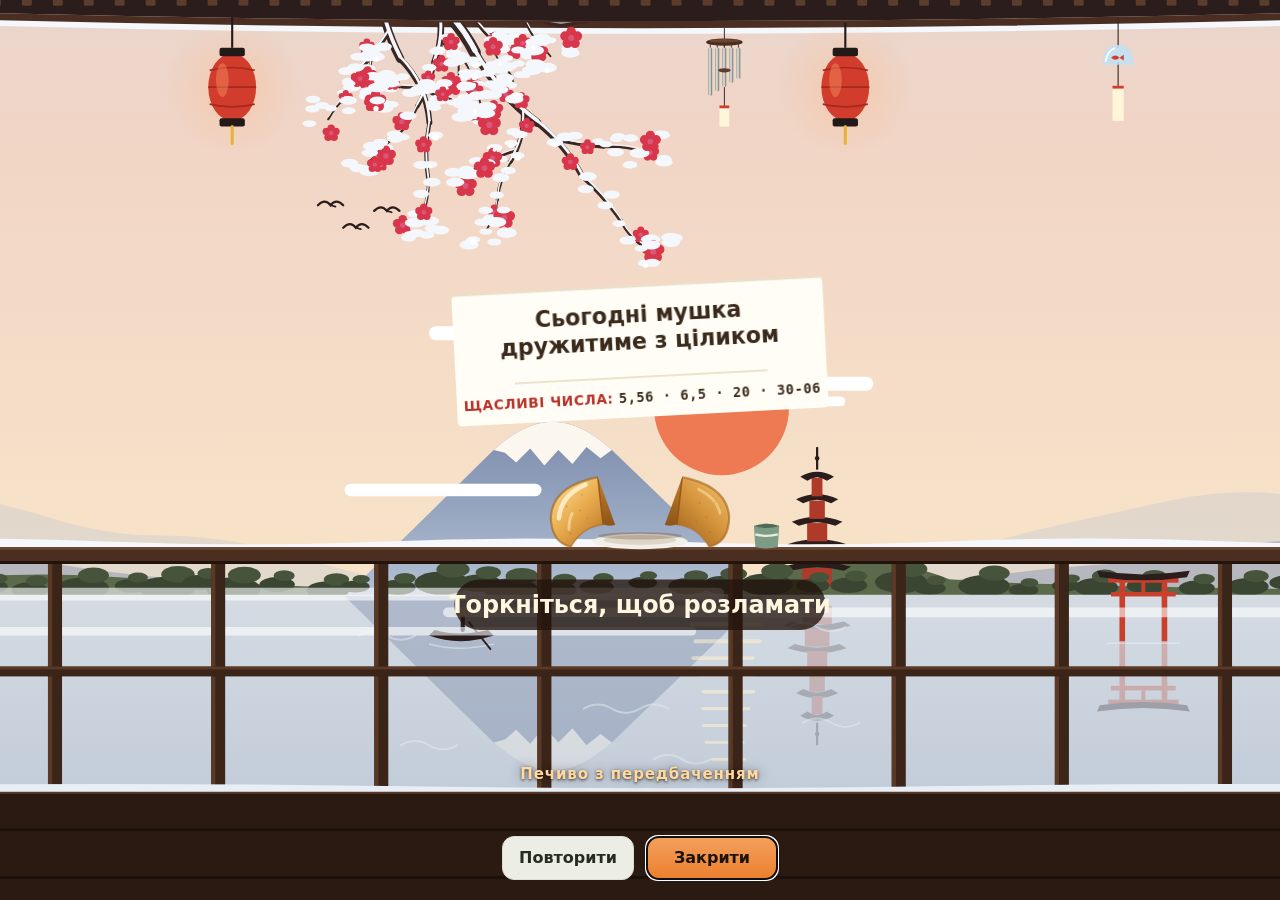
==== commit 123a79aa: "0.7.112: дрібні виправлення" ====
--- a/index.html
+++ b/index.html
@@ -5,7 +5,7 @@
   <meta name="viewport" content="width=device-width, initial-scale=1, viewport-fit=cover">
   <meta name="theme-color" content="#101310">
   <!-- Дані нікуди не йдуть: браузер сам блокує все, крім своїх файлів і Google Диска. -->
-  <meta http-equiv="Content-Security-Policy" content="default-src 'self'; script-src 'self' 'sha256-LTNFoLLEBCLTrgqdkgT/ovPEVAd9g/Ghb0gi3Z69O/s=' https://accounts.google.com https://apis.google.com; connect-src 'self' https://bank.gov.ua https://www.googleapis.com https://accounts.google.com https://api.open-meteo.com https://archive-api.open-meteo.com https://shooters-studio.hobbyplanner338.workers.dev; img-src 'self' data: blob: https://lh3.googleusercontent.com https://*.googleusercontent.com; style-src 'self' 'unsafe-inline'; font-src 'self'; media-src 'self' blob:; frame-src https://accounts.google.com https://content.googleapis.com; object-src 'none'; base-uri 'self'; form-action 'none'">
+  <meta http-equiv="Content-Security-Policy" content="default-src 'self'; script-src 'self' 'sha256-LTNFoLLEBCLTrgqdkgT/ovPEVAd9g/Ghb0gi3Z69O/s=' https://accounts.google.com https://apis.google.com; connect-src 'self' https://bank.gov.ua https://www.googleapis.com https://accounts.google.com https://api.open-meteo.com https://archive-api.open-meteo.com https://geocoding-api.open-meteo.com https://*.hobbyplanner338.workers.dev; img-src 'self' data: blob: https://lh3.googleusercontent.com https://*.googleusercontent.com; style-src 'self' 'unsafe-inline'; font-src 'self'; media-src 'self' blob:; frame-src https://accounts.google.com https://content.googleapis.com; object-src 'none'; base-uri 'self'; form-action 'none'">
   <meta name="description" content="Облік боєприпасів, настрілу по стволах і рецептів спорядження">
   <meta property="og:title" content="Shooter’s Log">
   <meta property="og:description" content="Облік боєприпасів, настрілу по стволах і рецептів спорядження">
--- a/css/app.css
+++ b/css/app.css
@@ -285,6 +285,53 @@
 @keyframes rank-wave { 0% { box-shadow: 0 0 0 0 color-mix(in srgb, var(--accent) 60%, transparent); } 100% { box-shadow: 0 0 0 18px transparent; } }
 @keyframes rank-glow { 0%, 100% { text-shadow: none; } 30% { text-shadow: 0 0 10px var(--accent); } }
 .lv-wide { grid-column: 1 / -1; margin-top: -4px; }
+/* Підсумок сторінками: свайп чи точки під карткою */
+.hero-pager { margin-bottom: 16px; }
+.hero-pager > .hero { margin-bottom: 4px; }
+.hero-pager > .hero[hidden] { display: none; }
+.hero-dots { display: flex; justify-content: center; gap: 2px; }
+.hero-dots button { display: grid; place-items: center; width: 24px; height: 20px; padding: 0; border: 0; background: none; cursor: pointer; }
+.hero-dots button::before { content: ''; width: 7px; height: 7px; border-radius: 50%; background: color-mix(in srgb, var(--text) 25%, transparent); transition: background .15s, width .15s; }
+.hero-dots button.on::before { width: 16px; border-radius: 4px; background: var(--accent); }
+.cost-total { display: flex; flex-wrap: wrap; align-items: baseline; gap: 2px 10px; margin-top: 2px; }
+.cost-total b { font-size: 28px; font-weight: 800; letter-spacing: -.01em; font-variant-numeric: tabular-nums; }
+.cost-hero .invest-legend { margin-top: 4px; }
+.cost-rows { display: flex; flex-direction: column; margin-top: 8px; }
+.cost-row { display: grid; grid-template-columns: minmax(0, 1fr) auto; align-items: baseline; gap: 2px 10px; padding: 8px 0; border: 0; border-top: 1px solid var(--line-soft); background: none; color: var(--text); font: inherit; text-align: left; cursor: pointer; }
+div.cost-row { cursor: default; }
+.cost-row > b.neg { color: var(--shoot); }
+.hero-pager + .ammo-runway { margin-top: -14px; }
+.cost-name { overflow: hidden; font-weight: 650; text-overflow: ellipsis; white-space: nowrap; }
+.cost-row > b { font-variant-numeric: tabular-nums; }
+.cost-row .invest-bar { grid-column: 1 / -1; height: 5px; margin: 4px 0 2px; }
+.cost-shot { grid-column: 1 / -1; font-variant-numeric: tabular-nums; }
+/* Склад: рядок калібру — значок у кольорі групи, назва з підписом, сума праворуч */
+.cost-total b.pos { color: var(--buy); }
+.cost-total b.neg, .cost-sum b.neg { color: var(--shoot); }
+.cost-sum b.pos { color: var(--buy); }
+.cost-row.cost-cal { grid-template-columns: 32px minmax(0, 1fr) auto; align-items: center; }
+.cost-cal .ammo-ico { width: 32px; height: 32px; border-radius: 10px; }
+.cost-cal .ammo-ico svg { height: 27px; }
+.cost-cal .ammo-ico svg.pistol { height: 21px; }
+.cost-cal .ammo-ico svg.rimfire { height: 18px; }
+.cost-cal .ammo-ico svg.shot { height: 25px; }
+.cost-cal .cost-name { display: flex; flex-direction: column; min-width: 0; }
+.cost-cal .cost-name small { overflow: hidden; font-size: 12.5px; font-weight: 500; color: var(--muted); text-overflow: ellipsis; }
+.cost-sum { display: flex; flex-direction: column; align-items: flex-end; font-variant-numeric: tabular-nums; }
+.cost-sum small { font-size: 12px; color: var(--muted); }
+.cost-cal > .cost-shot, .cost-cal > .own-cmp { grid-column: 2 / -1; }
+.cal-share { display: flex; gap: 2px; height: 8px; margin: 10px 0 2px; border-radius: 4px; overflow: hidden; }
+.cal-share span { flex-basis: 0; min-width: 4px; background: hsl(var(--h) 50% 52%); }
+:root[data-theme="light"] .cal-share span { background: hsl(var(--h) 45% 45%); }
+.own-hero .hero-label { display: flex; align-items: center; gap: 6px; }
+.own-hero .hero-label .own-mark { margin: 0; color: var(--accent); }
+.own-cmp { display: flex; flex-direction: column; gap: 3px; margin-top: 2px; }
+.own-cmp-row { display: grid; grid-template-columns: 78px minmax(0, 1fr) auto; align-items: center; gap: 8px; font-size: 12.5px; color: var(--muted); }
+.own-cmp-row b { min-width: 52px; color: var(--text); font-weight: 650; text-align: right; font-variant-numeric: tabular-nums; }
+.own-cmp-bar { height: 6px; border-radius: 3px; background: color-mix(in srgb, var(--text) 8%, transparent); overflow: hidden; }
+.own-cmp-bar i { display: block; height: 100%; border-radius: 3px; }
+.own-cmp-row.own i { background: var(--buy); }
+.own-cmp-row.fac i { background: color-mix(in srgb, var(--text) 40%, transparent); }
 .lv-wide .hint-legend { gap: 6px; }
 .lv-wide .hint-legend li { display: grid; grid-template-columns: 4.5em 1fr; gap: 10px; align-items: baseline; }
 .lv-wide .hint-legend b { text-align: right; font-variant-numeric: tabular-nums; }
@@ -992,10 +1039,7 @@
   text-shadow: 0 2px 6px rgb(0 0 0 / .4);
 }
 .gun-hero-cap {
-  position: absolute;
-  left: 14px;
-  bottom: 10px;
-  max-width: calc(100% - 28px);
+  min-width: 0;
   color: #fff;
   font-size: 14px;
   font-weight: 600;
@@ -1072,6 +1116,7 @@
 .invest-part { flex-basis: 0; min-width: 6px; }
 .invest-part.gun, .invest-key.gun::before, .invest-rows .row.gun::before { background: var(--fill); }
 .invest-part.tune, .invest-key.tune::before, .invest-rows .row.tune::before { background: var(--buy); }
+.invest-part.ammo, .invest-key.ammo::before { background: var(--shoot); }
 .invest-legend { display: flex; flex-wrap: wrap; gap: 4px 16px; color: var(--muted); }
 .invest-key { display: inline-flex; align-items: center; gap: 6px; }
 .invest-key::before { content: ''; width: 8px; height: 8px; border-radius: 50%; }
@@ -1102,6 +1147,22 @@
 .photo-pick-acts { display: flex; flex-direction: column; align-items: flex-start; gap: 10px; min-width: 0; }
 .photo-pick-icons { display: flex; gap: 8px; }
 .specs-find { grid-column: 1 / -1; display: flex; margin: -4px 0 4px; }
+
+/* ШІ-помічник: заповнити форму з посилання на магазин (js/bot.js) */
+.link-fill { margin: 0 0 14px; padding: 10px 12px; border: 1px solid var(--line); border-radius: 14px; background: var(--surface); }
+.link-fill.filled { border-color: color-mix(in srgb, var(--accent) 55%, var(--line)); background: color-mix(in srgb, var(--accent-soft) 60%, var(--surface)); }
+.link-fill.compact { grid-column: 1 / -1; margin: 0 0 4px; padding: 8px 10px; }
+.link-row { display: flex; align-items: center; gap: 8px; }
+.link-row > .ico { flex: none; display: grid; color: var(--muted); }
+.link-row > .ico svg, .link-row .btn .ico svg { width: 20px; height: 20px; fill: none; stroke: currentColor; stroke-width: 1.8; stroke-linecap: round; stroke-linejoin: round; }
+.link-row .btn .ico { display: inline-grid; vertical-align: -4px; margin-right: 4px; }
+.link-fill :is(input, textarea) { padding: 10px 12px; border: 1px solid color-mix(in srgb, var(--muted) 72%, var(--line)); border-radius: 10px; background: var(--bg); color: inherit; font: inherit; }
+.link-fill :is(input, textarea):focus { outline: 2px solid var(--accent); outline-offset: -1px; }
+.link-row input { flex: 1; min-width: 0; min-height: 44px; }
+.link-row .btn { flex: none; min-height: 44px; }
+.link-fill textarea { box-sizing: border-box; width: 100%; margin-top: 10px; }
+.link-status { margin: 6px 0 0; }
+.link-status:empty { display: none; }
 .tool-ico { display: inline-grid; place-items: center; width: 26px; height: 26px; vertical-align: middle; border-radius: 50%; background: var(--surface-2); color: var(--text); }
 .tool-ico svg { width: 15px; height: 15px; fill: none; stroke: currentColor; stroke-width: 1.8; stroke-linejoin: round; stroke-linecap: round; }
 .photo-pick-thumb img { display: block; width: 100%; height: 100%; object-fit: cover; }
@@ -1384,6 +1445,9 @@
 
 .scopes { display: flex; flex-direction: column; gap: 6px; margin-top: 8px; }
 .weapon-info > .scopes { margin-top: -4px; }
+.weapon-info:has(> .now-ico) { display: flex; align-items: center; gap: 8px; }
+.weapon-info > .scopes { flex: 1; min-width: 0; }
+.weapon-info > .now-ico { flex: none; width: 38px; height: 38px; color: var(--accent); }
 .scope { display: flex; gap: 8px; align-items: baseline; overflow-wrap: anywhere; }
 .scope-text { display: flex; flex-direction: column; gap: 1px; min-width: 0; }
 .scope-name { font-weight: 600; }
@@ -1525,6 +1589,10 @@
 .kv dt { color: var(--muted); }
 .kv dd { margin: 0; overflow-wrap: anywhere; }
 .kv { align-items: center; }
+.shop-links { display: flex; flex-wrap: wrap; gap: 6px; }
+.box .shop-links { margin-top: 10px; }
+.kv .shop-links { margin-top: 0; }
+.shop-link { display: inline-flex; align-items: center; max-width: 100%; color: var(--text); text-decoration: none; overflow: hidden; text-overflow: ellipsis; white-space: nowrap; }
 .inline-select {
   width: 100%;
   min-height: 40px;
@@ -1795,6 +1863,112 @@
 .guide .fold { scroll-margin-top: calc(env(safe-area-inset-top) + 84px); }
 .guide .fold-body { padding: 0 2px 14px; }
 .guide-foot { margin-top: 24px; font-size: 13px; color: var(--muted); }
+/* Фон-малюнок (лінії, камуфляж, карта) просвічує крізь текст курсу — кожен розділ кладемо на картку, як порожній екран */
+:root[data-bg] .guide > .fold { padding: 0 12px; border: 1px solid var(--line-soft); border-radius: 14px;
+  background: color-mix(in srgb, var(--surface) 96%, transparent); box-shadow: 0 4px 14px rgb(0 0 0 / .08); }
+:root[data-bg] .guide > .guide-foot { padding: 10px 12px; border-radius: 12px; background: color-mix(in srgb, var(--surface) 96%, transparent); }
+
+/* ФГС у картці й формі набою: «на межі» й «нестабільна» — кольором попередження */
+.cf-sg { display: grid; gap: 2px; margin: 0; }
+.cf-sg:empty { display: none; }
+.sg-edge, .sg-bad { color: var(--warn); }
+.sg-bad { font-weight: 650; }
+.sg-hint { color: var(--muted); font-size: 13px; }
+
+/* Прямий постріл і траєкторія в «Розрахувати» таблиці поправок */
+.dope-traj { margin-top: 14px; }
+.dope-traj h4 { margin: 0 0 6px; }
+.dope-pb { margin: 6px 0 8px; }
+.tr-plot svg { display: block; width: 100%; height: auto; touch-action: pan-y; }
+.tr-grid { stroke: var(--line-soft); stroke-width: 1; }
+.tr-txt { fill: var(--muted); font-size: 10px; font-variant-numeric: tabular-nums; }
+.tr-band { fill: var(--accent-soft); }
+.tr-los { stroke: var(--muted); stroke-width: 1; stroke-dasharray: 4 3; }
+.tr-curve { fill: none; stroke: var(--accent); stroke-width: 2.2; stroke-linejoin: round; }
+.tr-span { stroke: var(--accent); stroke-width: 4; stroke-linecap: round; }
+.tr-zero { fill: var(--accent); }
+.tr-cursor { stroke: var(--text); stroke-width: 1; opacity: .5; }
+.tr-read, .tr-legend { margin: 4px 0 0; }
+.trip-weather { margin: 4px 0 10px; }
+.tw-place { display: flex; gap: 8px; align-items: center; margin-top: 6px; }
+.tw-info:empty { display: none; }
+
+/* Таблиця DOPE: у клітинці головне число й під ним решта одиниць — замість переносу посеред «= 22 кл.» */
+.dope .dc-main { display: block; white-space: nowrap; font-weight: 650; }
+.dope .dc-sub { display: block; white-space: nowrap; color: var(--muted); font-size: 12px; }
+.dope-cond { margin-left: 6px; vertical-align: middle; font-weight: 600; }
+.dope-stale { margin: 4px 0 8px; }
+.dope-cond-hint { grid-column: 1 / -1; margin-top: -6px; }
+
+/* «Поправки зараз» */
+.now h4 { margin: 14px 0 6px; }
+/* Цілі — закладки, прилиплі до верху шторки: видно, хоч куди прокрутили */
+.now-targets { position: sticky; top: -4px; z-index: 3; margin: 0 -16px; padding: 8px 16px; background: var(--surface); border-bottom: 1px solid var(--line-soft); }
+.now-tg-head { display: flex; align-items: center; justify-content: space-between; gap: 8px; }
+.now-tg-toggle { display: inline-flex; align-items: center; gap: 6px; padding: 4px 0; border: 0; background: none; color: var(--text); font: inherit; font-size: 13px; font-weight: 800; letter-spacing: .06em; text-transform: uppercase; cursor: pointer; }
+.now-tg-toggle .box-chevron { display: inline-block; color: var(--accent); transition: transform .15s; }
+.now-tg-toggle[aria-expanded="true"] .box-chevron { transform: rotate(90deg); }
+.now-tg-add { flex: none; display: inline-flex; align-items: center; gap: 4px; padding: 4px 12px 4px 8px; border: 1px dashed var(--accent); border-radius: 16px; background: none; color: var(--accent); font: inherit; font-size: 14px; font-weight: 650; cursor: pointer; }
+.now-mark-ico { display: inline-grid; place-items: center; }
+.now-mark-ico svg { width: 20px; height: 20px; fill: none; stroke: currentColor; stroke-width: 1.8; stroke-linejoin: round; stroke-linecap: round; }
+.now-tg-toggle .now-mark-ico { color: var(--accent); }
+.now-tg-toggle .now-mark-ico svg { width: 16px; height: 16px; }
+.now-tg-cond { margin: 2px 0 0; font-size: 12px; color: #5cb3ff; }
+:root[data-theme="light"] .now-tg-cond { color: #1769c2; }
+.now-head .now-dist { display: inline-flex; align-items: center; gap: 6px; }
+.now-mark { display: inline-grid; place-items: center; width: 36px; height: 36px; padding: 0; border: 0; border-radius: 50%; background: none; color: var(--muted); cursor: pointer; }
+.now-mark.on { color: var(--accent); }
+.now-mark .now-mark-ico svg { width: 24px; height: 24px; }
+.now-tg-chips { display: flex; gap: 6px; margin-top: 6px; overflow-x: auto; scrollbar-width: none; }
+.now-tg-chip { flex: none; display: flex; flex-direction: column; align-items: flex-start; gap: 1px; padding: 6px 10px; border: 1px solid var(--line); border-radius: 10px; background: var(--surface-2); color: var(--text); font: inherit; font-variant-numeric: tabular-nums; cursor: pointer; }
+.now-tg-chip b { font-size: 16px; }
+.now-tg-chip.on { border-color: var(--accent); box-shadow: 0 0 0 1px var(--accent); }
+.now-tg-d { font-size: 12px; color: var(--muted); }
+.now-tg-w { font-size: 13px; font-weight: 650; color: #5cb3ff; }
+:root[data-theme="light"] .now-tg-w { color: #1769c2; }
+.now-tg-list { max-height: 40vh; margin-top: 4px; overflow-y: auto; }
+.now-tg-chip .now-tg-d { max-width: 170px; overflow: hidden; text-overflow: ellipsis; white-space: nowrap; }
+.now-tg-row { display: grid; grid-template-columns: auto 54px minmax(0, 1fr) minmax(0, 1fr) 32px; align-items: center; gap: 0 8px; padding: 6px 4px; border-radius: 8px; font-variant-numeric: tabular-nums; cursor: pointer; }
+.now-tg-row > .now-tg-name { grid-column: 2 / -2; min-width: 0; }
+.now-tg-row small.now-tg-name { margin-top: -2px; overflow: hidden; font-size: 13px; font-weight: 500; color: var(--muted); text-overflow: ellipsis; white-space: nowrap; }
+/* 16px — щоб iOS не збільшував сторінку при фокусі */
+.now-tg-row input.now-tg-name { width: 100%; margin-top: 4px; padding: 3px 8px; border: 1px solid var(--line); border-radius: 6px; background: var(--surface); color: var(--text); font: inherit; font-size: 16px; font-weight: 500; }
+.now-tg-row input.now-tg-name::placeholder { color: var(--muted); }
+.now-tg-row + .now-tg-row { border-top: 1px solid var(--line-soft); }
+.now-tg-row.on { background: color-mix(in srgb, var(--accent) 12%, transparent); }
+.now-tg-n { font-weight: 800; color: var(--accent); }
+.now-tg-row .now-tg-d { font-size: 14px; color: var(--text); font-weight: 650; }
+.now-tg-e { display: flex; flex-direction: column; min-width: 0; }
+.now-tg-e b { font-size: 16px; }
+.now-tg-row .now-tg-w b { color: inherit; }
+.now-tg-row .now-tg-w small { font-weight: 400; }
+.now-tg-e small { font-size: 12px; color: var(--muted); }
+.now-tg-del { width: 32px; height: 32px; border: 0; border-radius: 50%; background: none; color: var(--muted); font-size: 20px; line-height: 1; cursor: pointer; }
+.now-range { display: flex; align-items: flex-start; gap: 8px; margin: 6px 0 12px; }
+.now-range-track { position: relative; flex: 1; min-width: 0; padding-bottom: 22px; }
+.now-step { flex: none; width: 40px; height: 40px; border: 1px solid var(--line); border-radius: 50%; background: var(--surface); color: var(--text); font: inherit; font-size: 22px; line-height: 1; cursor: pointer; }
+.now-slider { -webkit-appearance: none; appearance: none; display: block; width: 100%; height: 40px; margin: 0; background: none; cursor: pointer; touch-action: pan-y; }
+.now-slider::-webkit-slider-runnable-track { height: 6px; border-radius: 3px; background: var(--line); }
+.now-slider::-moz-range-track { height: 6px; border-radius: 3px; background: var(--line); }
+.now-slider::-webkit-slider-thumb { -webkit-appearance: none; width: 28px; height: 28px; margin-top: -11px; border: 3px solid var(--bg, #111); border-radius: 50%; background: var(--accent); box-shadow: 0 0 0 1px var(--accent); }
+.now-slider::-moz-range-thumb { width: 22px; height: 22px; border: 3px solid var(--bg, #111); border-radius: 50%; background: var(--accent); }
+.now-slider:focus-visible { outline: 2px solid var(--accent); outline-offset: 2px; border-radius: 8px; }
+.now-marks { position: absolute; left: 0; right: 0; bottom: 0; height: 22px; }
+.now-marks button { position: absolute; top: 0; transform: translateX(-50%); padding: 2px 4px; border: 0; background: none; color: var(--muted); font: inherit; font-size: 12px; font-variant-numeric: tabular-nums; cursor: pointer; }
+.now .box > .now-big:last-child, .now .box-body > .now-big:last-child { margin-bottom: 0; }
+.now .box .switch-row, .now .box label:last-child { margin-bottom: 0; }
+.now-big { margin: 4px 0; padding: 12px; border: 1px solid var(--line-soft); border-radius: 14px; background: var(--surface); display: grid; gap: 8px; --wind-c: #5cb3ff; }
+:root[data-theme="light"] .now-big { --wind-c: #1769c2; }
+.now-dist { color: var(--muted); font-weight: 650; }
+.now-main { font-size: 30px; font-weight: 800; line-height: 1.15; font-variant-numeric: tabular-nums; white-space: nowrap; }
+.now-sub { font-size: 15px; color: var(--muted); font-variant-numeric: tabular-nums; }
+.now-src { margin: 8px 0 0; overflow: hidden; text-overflow: ellipsis; white-space: nowrap; cursor: pointer; }
+.now-src.open { white-space: normal; }
+.now-tile.wind { cursor: pointer; }
+.now-wx-info:empty { display: none; }
+.now-table tbody tr { cursor: pointer; }
+.now-table tr.sel td { color: var(--accent); font-weight: 700; }
+.now-table tr.sel { background: color-mix(in srgb, var(--accent) 10%, transparent); }
 .guide h3 { margin: 22px 0 8px; font-size: 17px; }
 .guide p { margin: 0 0 12px; }
 .guide ul, .guide ol { margin: 0 0 12px; padding-left: 22px; }
@@ -1855,7 +2029,7 @@
 
 .guide .calc { display: grid; grid-template-columns: 1fr; gap: 12px; margin: 14px 0; }
 @media (min-width: 700px) { .guide .calc { grid-template-columns: repeat(3, minmax(0, 1fr)); } }
-.guide .tool { display: flex; flex-direction: column; gap: 10px; min-width: 0; padding: 14px; border: 1px solid var(--line); border-radius: 12px; background: var(--surface); }
+.guide .tool:not(.icon-btn) { display: flex; flex-direction: column; gap: 10px; min-width: 0; padding: 14px; border: 1px solid var(--line); border-radius: 12px; background: var(--surface); }
 .guide .tool h4 { margin: 0; font-size: 15px; }
 .guide .tool label, .guide .ctl label { display: grid; gap: 4px; font-size: 13px; color: var(--muted); }
 .guide .tool input, .guide .ctl select { width: 100%; padding: 9px 10px; border: 1px solid var(--line); border-radius: 10px; background: var(--surface-2); color: var(--text); }
@@ -2205,8 +2379,11 @@
 .dope td:first-child { font-weight: 800; width: 3.5em; }
 .dope tr.zero td { color: var(--muted); }
 .dope-calc { display: grid; grid-template-columns: minmax(0, 11em); align-items: center; gap: 8px; }
-.dope-calc.windy { grid-template-columns: repeat(2, minmax(0, 1fr)); }
-.dope-calc .wind-pick-wrap { grid-column: 1 / -1; }
+/* Колонку «Вітер» перераховано кругом: акцентом, щоб не сплутати з цифрами таблиці */
+.dope td.wind-live .dc-main { color: var(--accent-2); }
+.dope-wind-note { margin: 0; padding: 8px 12px; border-radius: 12px; color: var(--accent-2); background: color-mix(in srgb, var(--accent) 12%, var(--surface-2)); }
+.dope-wind-note:empty { display: none; }
+.dope-wind-note .btn { margin-left: 4px; }
 
 .dope-out { margin: 0; font-weight: 650; color: var(--accent-2); white-space: pre-line; }
 .dope-out:empty { display: none; }
@@ -2853,11 +3030,17 @@
 .guide .sim-panel[hidden] { display: none; }
 .guide .sim-panel label { grid-template-columns: minmax(0, 1fr); }
 .guide .sim-panel select { background: var(--surface); }
-/* «Гвинтівка й набій»: набір і ствол — на всю ширину, пристрілка, температура й висота — компактним рядом із трьох */
-.guide #sim-gun { grid-template-columns: repeat(3, minmax(0, 1fr)); gap: 10px 8px; }
-.guide #sim-gun > label:has(#s-kit), .guide #sim-gun > label:has(#s-barrel), .guide #sim-gun > label:has(#s-myret), .guide #sim-gun > :not(label) { grid-column: 1 / -1; }
-.guide #sim-gun > label:has(#s-cmp) { grid-column: span 2; }
-.guide #sim-gun > label:has(#s-disp) select, .guide #sim-gun > label:has(#s-cmp) select { min-width: 0; }
+/* «Гвинтівка й набій»: набір, ствол, другий приціл — на всю ширину; пристрілка з розкидом — парою;
+   погода — своїм рядком: температура, висота й значок «Зараз тут» вирівняний по полях */
+.guide #sim-gun { grid-template-columns: repeat(2, minmax(0, 1fr)); gap: 10px 8px; }
+.guide #sim-gun > label:has(#s-kit), .guide #sim-gun > label:has(#s-barrel), .guide #sim-gun > label:has(#s-myret), .guide #sim-gun > label:has(#s-cmp), .guide #sim-gun > :not(label) { grid-column: 1 / -1; }
+.guide #sim-gun label:has(#s-disp) select, .guide #sim-gun label:has(#s-cmp) select { min-width: 0; }
+.guide #sim-gun .sim-air { display: grid; grid-template-columns: minmax(0, 1fr) minmax(0, 1fr) auto; gap: 4px 8px; }
+.guide #sim-gun .sim-air > label { grid-row: span 2; grid-template-rows: subgrid; }
+.guide #sim-gun .sim-here-btn { grid-row: 2; grid-column: 3; width: 44px; height: auto; border: 1px solid var(--line); border-radius: 10px; background: var(--surface); color: var(--accent-2); }
+.guide #sim-gun .sim-here-btn:disabled { opacity: .4; cursor: default; }
+.guide #sim-gun .sim-here-info { grid-column: 1 / -1; margin-top: 6px; font-size: 12px; }
+.guide #sim-gun .sim-here-info:empty { display: none; }
 .guide .sim-dope-btn { justify-self: start; padding: 8px 14px; border-radius: 10px; border: 1px solid var(--line); background: var(--surface-2); color: var(--fg); font: inherit; font-weight: 600; cursor: pointer; }
 /* Другий приціл — під основним, з виносом під ним */
 .guide .sim-cmp { display: grid; justify-items: center; margin: 4px 0 8px; }
@@ -2881,7 +3064,7 @@
 .guide .quiz-card-pic .good { fill: var(--buy); } .guide .quiz-card-pic .near { fill: var(--warn); } .guide .quiz-card-pic .bad { fill: var(--shoot); }
 .guide .quiz-card-chips { display: flex; flex-wrap: wrap; gap: 6px; }
 .guide .quiz-card-chips span { padding: 3px 8px; border: 1px solid var(--line); border-radius: 8px; font-size: 13px; }
-.guide #sim-gun > label:has(#s-zero) select, .guide #sim-gun > label:has(#s-temp) select, .guide #sim-gun > label:has(#s-alt) select { padding-inline: 10px 26px; min-width: 0; }
+.guide #sim-gun label:has(#s-zero) select, .guide #sim-gun label:has(#s-temp) select, .guide #sim-gun label:has(#s-alt) select { padding-inline: 10px 26px; min-width: 0; }
 /* Набій — своїм рядком, мітки — другим */
 .kit-sub .kit-ammo { flex-basis: 100%; }
 .picker .kit-sub { margin-top: 1px; }
@@ -3500,7 +3683,7 @@
 .scene-fortune .sc-fc-steam { opacity: 0; animation: sc-fc-steam 2.4s ease-out infinite; }
 @keyframes sc-fc-steam { 20% { opacity: .7; } 100% { transform: translateY(-14px); opacity: 0; } }
 /* світлячки (літо, вечір і ніч), ранковий туман, іскри золотого печива */
-.scene-fortune .sc-fc-ff circle { filter: drop-shadow(0 0 3px #fff38a); animation: sc-fc-ff ease-in-out infinite; }
+.scene-fortune .sc-fc-ff > g { opacity: 0; animation: sc-fc-ff ease-in-out infinite; }
 @keyframes sc-fc-ff { 0%, 100% { opacity: 0; } 50% { opacity: 1; transform: translate(6px, -8px); } }
 .scene-fortune .sc-fc-mist { animation: sc-fc-drift 9s ease-in-out infinite alternate-reverse; }
 .scene-fortune .sc-fc-gold path { transform-box: fill-box; transform-origin: center; animation: sc-twinkle 1.6s ease-in-out infinite; }
@@ -3561,12 +3744,100 @@
 @keyframes sc-fc-koi { 0% { transform: scale(.15); opacity: 0; } 3% { opacity: .85; } 30%, 100% { transform: scale(1.5); opacity: 0; } }
 .scene-fortune .sc-fc-afloat > * { animation: sc-fc-float 6s ease-in-out infinite alternate; }
 @keyframes sc-fc-float { to { transform: translate(10px, 1.5px); } }
-/* об'єм: веранда й печиво — вісь; далеке й середнє зсуваються в один бік, гілка й пелюстки попереду — у протилежний.
-   Плавність дає fortuneTilt (наздоганяє ціль щокадру), тож transition тут не потрібен */
-.scene-fortune .sc-fc-far { transform: translate(calc(var(--tx, 0) * 26px), calc(var(--ty, 0) * 9px)); }
-.scene-fortune .sc-fc-mid { transform: translate(calc(var(--tx, 0) * 13px), calc(var(--ty, 0) * 4.5px)); }
-.scene-fortune .sc-fc-near { transform: translate(calc(var(--tx, 0) * -14px), calc(var(--ty, 0) * -5px)); }
-@media (prefers-reduced-motion: reduce) { .scene-fortune :is(.sc-fc-far, .sc-fc-mid, .sc-fc-near) { transform: none; } }
+/* шари печива: рухомі (data-dx — далеке, середнє, гілка, пелюстки) — окремими шарами відеокарти, нахил (fortuneTilt)
+   лише зсуває готову картинку. Шар обрізано до екрана + 40px з кожного боку (більше за найбільший зсув 28px):
+   без обрізання він тягнувся б на всю ширину під широкий монітор, відеопам'яті не вистачало б, і текст передбачення
+   мутнів. viewBox рухомих шарів fortuneTilt розширює на ті ж 40px — масштаб лишається як у нерухомих.
+   Нерухомі (веранда, підвіски, печиво з запискою) малюються звичайно, у повній чіткості */
+.scene-fortune .sc-fc-layer { overflow: hidden; }
+@media (prefers-reduced-motion: no-preference) {
+  .scene-fortune .sc-fc-layer[data-dx] { inset: -40px; width: calc(100% + 80px); height: calc(100% + 80px); will-change: transform; }
+}
+/* Метеорит (рідкісне, раз назавжди; шари з .sc-fc-m): величезний метеор летить .95 с і падає в озеро (210, 436 — IX, IY у scenes.js),
+   спалах, землетрус; ударна хвиля розламує печиво, розгойдує й зриває підвіски, веранда розжарюється й її зносить.
+   Лишаються палаюче небо й земля, о 3,4 с з вогню спускається записка. Часи — METEOR_HIT і METEOR_SLIP у scenes.js */
+.scene-fortune .sc-fc-m :is(.sc-ck-l, .sc-ck-r) { animation-delay: 1.6s; }
+.scene-fortune .sc-fc-m :is(.sc-crease, .sc-tip) { animation-delay: 1.62s; }
+/* записка вціліла: спускається з неба, гойдаючись, як папірець, і зупиняється там, де зазвичай */
+.scene-fortune .sc-fc-m .sc-slip { animation: sc-fc-slip-m 2.4s cubic-bezier(.3, .6, .4, 1) 3.4s both; }
+@keyframes sc-fc-slip-m { 0% { transform: translate(30px, -300px) rotate(-16deg) scale(1.1); opacity: 0; } 12% { opacity: 1; }
+  45% { transform: translate(-14px, -60px) rotate(9deg) scale(1.4); } 75% { transform: translate(6px, 6px) rotate(-6deg) scale(1.5); } 100% { transform: scale(1.5) rotate(-3deg); opacity: 1; } }
+.scene-fortune .sc-fc-m :is(.sc-fc-blow-tubes, .sc-fc-blow-branch) { animation-delay: .97s; }
+.scene-fortune .sc-fc-m .sc-fc-blow-furin { animation-delay: 1.01s; }
+/* ліхтарики зриває ударною хвилею — шнурок рветься, летять униз */
+.scene-fortune .sc-fc-m .sc-fc-blow-lantern { animation: sc-fc-drop 1.5s cubic-bezier(.5, 0, .9, .5) 1.15s both; }
+@keyframes sc-fc-drop { 18% { transform: rotate(-28deg); } 100% { transform: translate(60px, 1100px) rotate(-130deg); } }
+.scene-fortune .sc-fc-m ~ .scene-cap { animation-delay: 5.2s; }
+.scene-fortune .scene-cap span:empty { display: none; }
+.scene-fortune .sc-fc-m ~ .scene-cap span + span { animation-delay: 5.2s; }
+/* землетрус — властивостями translate і scale: transform шарів зайнятий нахилом (fortuneTilt); без fill — після нього нахил як був.
+   Трохи більший масштаб — щоб за трусом не відкривалися краї шарів розміром з екран */
+.scene-fortune .sc-fc-m { animation: sc-fc-quake 1.8s linear .95s; }
+/* веранда, підвіски, гілка й пелюстки обпалюються: спершу жар, потім чорніють (пелюстки летять далі попелом) */
+.scene-fortune .sc-fc-m:is(.sc-fc-base, .sc-fc-hang, .sc-fc-near) { animation: sc-fc-quake 1.8s linear .95s, sc-fc-burn 1.1s ease-out .95s both, sc-fc-blast 1s ease-in 2s both; }
+/* озеро з човном і торії змиває хвиля */
+.scene-fortune .sc-fc-m.sc-fc-mid { animation: sc-fc-quake 1.8s linear .95s, sc-fc-blast 1s ease-in 2.2s both; }
+/* усе зносить на глядача й розсипає: масштаб — окремою властивістю, щоб не збити нахил; сховане не малюється далі */
+@keyframes sc-fc-blast { 0% { scale: 1.07; } 100% { scale: 1.6; opacity: 0; visibility: hidden; } }
+/* стіл з печивом і чаєм — так само; записка в тому ж шарі лишається */
+.scene-fortune .sc-fc-m .sc-fc-table { transform-box: view-box; transform-origin: 180px 380px; animation: sc-fc-table 1s ease-in 2s both; }
+@keyframes sc-fc-table { 100% { transform: translateY(60px) scale(1.8); opacity: 0; visibility: hidden; } }
+@keyframes sc-fc-quake { 3%, 82% { scale: 1.07; } 5% { translate: -12px 9px; } 11% { translate: 11px -8px; } 17% { translate: -10px 6px; } 24% { translate: 9px -6px; }
+  32% { translate: -7px 5px; } 41% { translate: 6px -4px; } 52% { translate: -5px 3px; } 64% { translate: 3px -2px; } 76% { translate: -2px 1px; } 88% { translate: 1px 0; } }
+@keyframes sc-fc-burn {
+  0% { filter: brightness(1) sepia(0) saturate(1) hue-rotate(0deg); }
+  12% { filter: brightness(1.5) sepia(.5) saturate(1.6) hue-rotate(-10deg); }
+  40% { filter: brightness(1) sepia(.9) saturate(2.4) hue-rotate(-20deg); }
+  100% { filter: brightness(.42) sepia(.75) saturate(1.7) hue-rotate(-15deg); }
+}
+.scene-fortune .sc-fc-meteor { animation: sc-fc-meteor .95s cubic-bezier(.4, 0, .8, .6) both; }
+@keyframes sc-fc-meteor { from { transform: translate(120px, -476px); } to { transform: none; } }
+.scene-fortune .sc-fc-meteor-in { opacity: 0; animation: sc-fc-meteor-in .95s linear both; }
+@keyframes sc-fc-meteor-in { 8%, 97% { opacity: 1; } 100% { opacity: 0; } }
+.scene-fortune .sc-fc-flash { opacity: 0; pointer-events: none; animation: sc-fc-flash 1.6s ease-out .93s both; }
+@keyframes sc-fc-flash { 4% { opacity: .9; } 100% { opacity: 0; } }
+/* заграва: ледь світлішає, поки метеор летить, після удару затягує небо димом, обрій — вогнем */
+.scene-fortune .sc-fc-doom { opacity: 0; animation: sc-fc-doom 2.8s ease-out both; }
+@keyframes sc-fc-doom { 30% { opacity: .3; } 36% { opacity: .45; } 100% { opacity: 1; } }
+.scene-fortune .sc-fc-shock ellipse { opacity: 0; transform-box: fill-box; transform-origin: center; animation: sc-fc-shock 1.5s cubic-bezier(.2, .6, .4, 1) .95s both; }
+@keyframes sc-fc-shock { 0% { transform: scale(.2); opacity: 0; } 3% { opacity: 1; } 100% { transform: scale(18); opacity: 0; } }
+.scene-fortune .sc-fc-dome { opacity: 0; transform-box: view-box; transform-origin: 210px 436px; animation: sc-fc-dome 2.8s cubic-bezier(.2, .7, .3, 1) .95s both; }
+@keyframes sc-fc-dome { 0% { transform: scale(0); opacity: 1; } 22% { transform: scale(3.2, 2.4); opacity: 1; } 100% { transform: scale(4.6, 2.8); opacity: .75; } }
+.scene-fortune .sc-fc-plume { opacity: 0; transform-box: view-box; transform-origin: 210px 436px; animation: sc-fc-plume 2.6s cubic-bezier(.2, .7, .3, 1) 1s both; }
+@keyframes sc-fc-plume { 0% { transform: scale(.4, 0); opacity: 0; } 10%, 100% { opacity: .95; } 100% { transform: scale(1.65); } }
+.scene-fortune .sc-fc-smoke > g { transform-box: view-box; animation: sc-fc-rise 2.4s ease-out both; }
+@keyframes sc-fc-rise { from { transform: scaleY(0); opacity: 0; } }
+.scene-fortune .sc-fc-flames { transform-box: view-box; transform-origin: 0 426px; animation: sc-fc-rise 1.4s ease-out 1.05s both; }
+.scene-fortune .sc-fc-flame { transform-box: view-box; transform-origin: 0 426px; animation: sc-fc-flicker .45s ease-in-out infinite alternate; }
+.scene-fortune .sc-fc-flame-f { animation-duration: .33s; animation-delay: -.2s; }
+@keyframes sc-fc-flicker { from { transform: scaleY(.82); } to { transform: scaleY(1.08); } }
+/* Фудзі прокидається: жар у кратері, лава по схилах, стовп попелу */
+.scene-fortune .sc-fc-vglow { opacity: 0; animation: sc-show .5s ease-out 1.25s both; }
+.scene-fortune .sc-fc-lava { stroke-dasharray: 100; stroke-dashoffset: 100; animation: sc-fc-lava 1.4s ease-out 1.3s both; }
+@keyframes sc-fc-lava { to { stroke-dashoffset: 0; } }
+.scene-fortune .sc-fc-vsmoke { transform-box: view-box; transform-origin: 118px 300px; animation: sc-fc-rise 2.4s ease-out 1.3s both; }
+/* пагода хитається й валиться набік; хвиля котиться до веранди й пірнає під неї; метеоритний дощ */
+.scene-fortune .sc-fc-topple { transform-box: view-box; transform-origin: 306px 417px; animation: sc-fc-topple 1.8s cubic-bezier(.55, 0, .9, .45) 1.25s both; }
+@keyframes sc-fc-topple { 20% { transform: rotate(-6deg); } 40% { transform: rotate(5deg); } 100% { transform: translateY(8px) rotate(84deg); } }
+.scene-fortune .sc-fc-wave { opacity: 0; transform-box: view-box; transform-origin: 0 480px; animation: sc-fc-wave 2.3s cubic-bezier(.4, 0, .7, 1) 1.15s both; }
+@keyframes sc-fc-wave { 0% { transform: translateY(-50px) scaleY(.05); opacity: 0; } 12% { opacity: 1; } 80% { opacity: 1; } 100% { transform: translateY(60px) scaleY(1.5); opacity: 0; } }
+.scene-fortune .sc-fc-frag { opacity: 0; animation: sc-fc-frag .62s cubic-bezier(.45, 0, .9, .6) both; }
+@keyframes sc-fc-frag { 0% { transform: translate(var(--fx), var(--fy)); opacity: 0; } 4%, 96% { opacity: 1; } 100% { transform: none; opacity: 0; } }
+.scene-fortune .sc-fc-fboom { opacity: 0; transform-box: fill-box; transform-origin: center; animation: sc-fc-fboom 1.1s ease-out both; }
+@keyframes sc-fc-fboom { 0% { transform: scale(.2); opacity: 0; } 4% { opacity: 1; } 100% { transform: scale(2.6, 1.6); opacity: 0; } }
+/* записка падає, догоряючи: жар і полум’я гаснуть до приземлення, потім курить димок */
+.scene-fortune .sc-fc-sburn { animation: sc-fc-burnout 2.6s ease-in 3.4s both; }
+@keyframes sc-fc-burnout { 0%, 50% { opacity: 1; } 100% { opacity: 0; visibility: hidden; } }
+.scene-fortune .sc-fc-stongues path { transform-box: fill-box; transform-origin: 50% 100%; animation: sc-fc-flicker .3s ease-in-out infinite alternate; }
+.scene-fortune .sc-fc-swisp { opacity: 0; animation: sc-show .8s ease-out 5.6s both; }
+.scene-fortune .sc-fc-spots { opacity: 0; animation: sc-show .8s ease-out 2.4s both; }
+.scene-fortune .sc-fc-spots path { transform-box: fill-box; transform-origin: 50% 100%; animation: sc-fc-flicker .4s ease-in-out infinite alternate; }
+/* журавлі зникають у спалаху */
+.scene-fortune .sc-fc-m .sc-fc-cranes { animation: sc-fc-fly 22s linear infinite, sc-fc-vanish .3s linear 1s both; }
+@keyframes sc-fc-vanish { to { opacity: 0; visibility: hidden; } }
+.scene-fortune .sc-fc-embers { opacity: 0; animation: sc-show .6s ease-out 1.4s both; }
+.scene-fortune .sc-fc-embers > * { animation: sc-fc-ember linear infinite; }
+@keyframes sc-fc-ember { 0% { transform: none; opacity: 0; } 15% { opacity: 1; } 100% { transform: translate(var(--dx), -300px); opacity: 0; } }
 /* День народження ствола: приціл на полум'я свічки, постріл гасить — дим, конфеті, гірлянда засвічується */
 .scene-birthday { --ax: 180px; --ay: 266px; }
 /* підпис на плашці: довга назва ствола переноситься й лягає на торт — без плашки й зі світінням губилася */
@@ -3640,8 +3911,8 @@
 .zero-ico { flex: none; width: 40px; height: 40px; display: grid; place-items: center; border: 1px solid var(--line); border-radius: 12px; color: var(--accent); }
 .zero-ico .btn-ico { display: grid; }
 .zero-ico svg { width: 22px; height: 22px; fill: none; stroke: currentColor; stroke-width: 1.7; stroke-linecap: round; stroke-linejoin: round; }
-.zero { display: grid; grid-template-columns: minmax(0, 1fr); gap: 10px; }
-.zero > *, .zero-setup > * { min-width: 0; }
+.zero:not(tr) { display: grid; grid-template-columns: minmax(0, 1fr); gap: 10px; }
+.zero:not(tr) > *, .zero-setup > * { min-width: 0; }
 .zero .chips { flex-wrap: wrap; }
 .zero-setup { display: grid; gap: 8px; }
 .zero-setup label { display: grid; gap: 4px; font-size: 13px; color: var(--muted); }
@@ -3739,6 +4010,14 @@
 .twin-hint { display: flex; align-items: center; gap: 10px; margin: 0 0 10px; padding: 10px 12px; border-radius: 12px; background: color-mix(in srgb, var(--accent) 12%, var(--surface-2)); font-size: 14px; }
 .twin-hint > span { flex: 1; }
 .twin-hint .btn { flex: none; }
+/* «Ця річ уже є»: під назвою нової речі — схожі наявні з місцем і дією */
+.dup-hint { margin: 2px 0 8px; padding: 8px 12px; border-radius: 12px; background: color-mix(in srgb, var(--accent) 12%, var(--surface-2)); font-size: 14px; }
+.dup-title { color: var(--muted); font-size: 13px; }
+.dup-row { display: flex; align-items: center; gap: 10px; padding: 6px 0 0; }
+.dup-row > span { flex: 1; min-width: 0; display: flex; flex-direction: column; }
+.dup-row small { color: var(--muted); }
+.dup-row .btn { flex: none; }
+.dup-hint-box:empty { display: none; }
 /* набори «Встановленого»: чипи з назвою, вибраний підсвічено; «+» — запам'ятати поточне */
 .setups { margin: 0 0 10px; }
 /* набір на плитці ствола — акцентом поряд із калібром */
@@ -3787,3 +4066,117 @@
 .zero-start { display: inline-flex; align-items: center; justify-content: center; gap: 8px; }
 .zero-start .btn-ico { display: grid; }
 .zero-start .btn-ico svg { width: 20px; height: 20px; fill: none; stroke: currentColor; stroke-width: 1.7; stroke-linecap: round; stroke-linejoin: round; }
+/* Низ фото в картці ствола: калібр ліворуч (як і був), «Поправки зараз» праворуч */
+.gun-hero-foot { position: absolute; left: 14px; right: 10px; bottom: 10px; display: flex; align-items: center; justify-content: space-between; gap: 10px; pointer-events: none; }
+.gun-hero-now { pointer-events: auto; flex: none; display: inline-flex; align-items: center; gap: 6px; min-height: 34px; padding: 4px 12px 4px 6px; border: 0; border-radius: 999px;
+  background: rgb(0 0 0 / .55); color: #fff; font-size: 13.5px; font-weight: 650; cursor: pointer; backdrop-filter: blur(6px); }
+.gun-hero-now .tool-ico { width: 26px; height: 26px; background: none; color: var(--accent); }
+.gun-hero-now .tool-ico svg { width: 20px; height: 20px; }
+/* Форма таблиці поправок: розділи з відступом, «Умови таблиці» згорнуті внизу */
+.dope-form > h3 { margin: 18px 0 8px; }
+.dope-form .dope-fill { margin: 0 0 8px; }
+.dope-form > .box { margin-top: 18px; }
+.dope-form .box .dope-wind { margin: 12px 0; }
+/* Таблиця DOPE у згортці: усередині без рамки-роздільника, примітка поруч із кнопками */
+.fold .dope-card { padding: 4px 0 8px; border-bottom: 0; }
+.dope-head .dope-note { flex: 1; min-width: 0; margin: 0; }
+/* «Поправки зараз»: дві плитки — вертикаль (колір застосунку) і вітер (блакитний) */
+.now-head { display: flex; align-items: baseline; justify-content: space-between; gap: 10px; flex-wrap: wrap; padding: 0 2px; }
+.now-head .now-dist { font-size: 22px; font-weight: 800; color: var(--text); font-variant-numeric: tabular-nums; }
+.now-tiles { display: grid; grid-template-columns: repeat(auto-fit, minmax(150px, 1fr)); gap: 8px; }
+.now-tile { --c: var(--accent); display: grid; gap: 2px; min-width: 0; padding: 10px 12px; border-radius: 12px; container-type: inline-size;
+  background: color-mix(in srgb, var(--c) 10%, transparent); border: 1px solid color-mix(in srgb, var(--c) 35%, transparent); }
+.now-tile.wind { --c: var(--wind-c); }
+.now-tile.wind.calm { --c: var(--muted); }
+.now-tile .now-main { color: var(--c); }
+.now-tile.calm .now-main { font-size: 20px; color: var(--muted); }
+.now-tile-label { font-size: 12px; font-weight: 700; letter-spacing: .04em; text-transform: uppercase; color: color-mix(in srgb, var(--c) 75%, var(--text)); }
+.now-tile .now-sub { font-size: 14px; }
+.now-big .now-src { margin: 0; }
+.now-tile.best { --c: #3fbf7f; }
+:root[data-theme="light"] .now-tile.best { --c: #1f8a55; }
+.dope-traj .now-tiles, .now .now-tiles { margin: 8px 0; }
+/* Порівняння пристрілок на графіку прямого пострілу: плитка-перемикач і пунктир */
+button.now-tile { font: inherit; text-align: left; color: inherit; cursor: pointer; }
+button.now-tile.best::after { content: '📈 на графіку'; font-size: 12px; color: var(--muted); margin-top: 4px; }
+button.now-tile.best.on { box-shadow: inset 0 0 0 2px var(--c); }
+button.now-tile.best.on::after { content: '✓ пунктир на графіку'; }
+.tr-curve.alt { stroke: #3fbf7f; stroke-dasharray: 6 4; }
+.tr-zero.alt { fill: #3fbf7f; }
+.tr-span.alt { stroke: #3fbf7f; }
+:root[data-theme="light"] .tr-curve.alt, :root[data-theme="light"] .tr-span.alt { stroke: #1f8a55; }
+:root[data-theme="light"] .tr-zero.alt { fill: #1f8a55; }
+.tr-main-note { margin: 4px 0 0; color: var(--accent); font-weight: 600; }
+.tr-alt-note { margin: 4px 0 0; color: #3fbf7f; font-weight: 600; }
+.tr-zero-txt { fill: var(--accent); font-weight: 700; }
+.tr-zoom { display: flex; justify-content: flex-end; gap: 6px; margin: 0 0 4px; }
+.tr-zoom-btn { min-width: 40px; height: 34px; padding: 0 10px; border: 1px solid var(--line); border-radius: 10px; background: var(--surface-2); color: var(--text); font: inherit; font-size: 18px; font-weight: 700; line-height: 1; cursor: pointer; }
+.tr-zoom-btn:disabled { opacity: .35; cursor: default; }
+.tr-zoom-btn[hidden] { display: none; }
+.tr-zero-txt.alt { fill: #3fbf7f; }
+:root[data-theme="light"] .tr-zero-txt.alt { fill: #1f8a55; }
+.form > .dope-scope-info { grid-column: 1 / -1; margin: -4px 0 0; }
+/* Цифра в плитці — за шириною плитки: на телефоні дві плитки вузькі, «↑ 0,5 MRAD» не вилазить за край */
+.now-tile .now-main { font-size: clamp(18px, 15cqi, 30px); }
+.now-tile-label { overflow-wrap: anywhere; }
+.tr-curve.wind { stroke: #5cb3ff; }
+:root[data-theme="light"] .tr-curve.wind { stroke: #1769c2; }
+.tr-sub { stroke: var(--muted); stroke-width: 1; stroke-dasharray: 3 3; }
+.tr-sub-txt { fill: var(--muted); }
+/* Підпис під пальцем: дистанція крупно й плашка на кожну криву її кольором */
+.tr { --tr-alt: #3fbf7f; --tr-wind: #5cb3ff; }
+:root[data-theme="light"] .tr { --tr-alt: #1f8a55; --tr-wind: #1769c2; }
+.tr-read { display: flex; flex-wrap: wrap; align-items: stretch; gap: 6px; min-height: 52px; margin: 4px 0 6px; }
+.tr-read > .muted { align-self: center; }
+.tr-read-info { flex-basis: 100%; }
+.pb-r-hint { margin: 8px 0 4px; }
+.tr-read-d { align-self: center; min-width: 64px; font-size: 22px; font-weight: 800; font-variant-numeric: tabular-nums; }
+.tr-chip { --c: var(--accent); display: flex; flex-direction: column; justify-content: center; min-width: 0; padding: 4px 10px; border-left: 3px solid var(--c); border-radius: 8px; background: color-mix(in srgb, var(--c) 12%, transparent); font-variant-numeric: tabular-nums; }
+.tr-chip.alt { --c: var(--tr-alt); }
+.tr-chip.wind { --c: var(--tr-wind); }
+.tr-chip.info { --c: var(--muted); }
+.tr-chip-label { font-size: 11px; color: var(--muted); }
+.tr-chip b { font-size: 17px; line-height: 1.2; color: var(--c); }
+.tr-chip.info b { color: var(--text); }
+.tr-chip-sub { font-size: 11px; color: var(--muted); }
+.tr-chip-sub.in { color: var(--tr-alt); }
+.tr-dot { fill: var(--accent); stroke: var(--bg); stroke-width: 2; }
+.tr-dot.alt { fill: var(--tr-alt); }
+.tr-dot.wind { fill: var(--tr-wind); }
+.dope-traj > .chips.segmented:first-child { margin-bottom: 8px; }
+.dope-traj > .chips.segmented + .chips.segmented { margin-bottom: 8px; }
+/* Довжина ствола: поле й перемикач мм / ″ в одному рядку */
+.input-unit { display: flex; align-items: center; gap: 6px; }
+.input-unit > input { flex: 1; min-width: 0; }
+.chips.segmented.unit-mini { flex: none; margin: 0; padding: 2px; }
+.chips.segmented.unit-mini button { flex: none; width: auto; min-width: 0; min-height: 34px; padding: 2px 9px; font-size: 13px; }
+.pb-table { margin-top: 4px; }
+.pb-table > p { margin: 0 0 8px; }
+.pb-table table { width: 100%; font-size: 13px; font-variant-numeric: tabular-nums; }
+.pb-table td { vertical-align: top; }
+.pb-table td small, .pb-table th small { display: block; color: var(--muted); font-size: 11px; font-weight: 500; }
+.pb-table th small { text-transform: none; letter-spacing: 0; }
+.pb-table .pb-span, .pb-table td small { display: block; white-space: nowrap; }
+.pb-table tbody tr:not(.cur) { cursor: pointer; }
+.pb-table tr.cur td { color: var(--accent); }
+.pb-table tr.sel { background: color-mix(in srgb, #3fbf7f 14%, transparent); }
+.pb-table tr.sel td b { color: #3fbf7f; }
+.onboard { display: grid; gap: 12px; }
+.onboard-head { display: flex; align-items: baseline; justify-content: space-between; gap: 8px; font-size: 18px; }
+.onboard .chips { flex-wrap: wrap; }
+.onboard-nav { justify-content: flex-end; margin-top: 4px; }
+.btn-row > .btn.wide { flex: 1 1 100%; }
+/* «Траєкторія і пристрілка» відкриває окремий екран — тому кнопка-перехід, а не згорнутий блок */
+.now-traj-link { display: flex; align-items: center; gap: 12px; width: 100%; min-height: 56px; margin: 4px 0 14px; padding: 8px 12px;
+  border: 1px solid var(--line); border-radius: 14px; background: var(--surface); color: var(--text); font: inherit; text-align: left;
+  cursor: pointer; -webkit-tap-highlight-color: transparent; }
+.now-traj-link[hidden] { display: none; }
+.now-traj-link .tool-ico { flex: none; width: 34px; height: 34px; border-radius: 10px; background: color-mix(in srgb, var(--accent) 15%, transparent); color: var(--accent-2); }
+.now-traj-link .tool-ico svg { width: 19px; height: 19px; }
+.now-traj-text { flex: 1; min-width: 0; display: grid; gap: 2px; }
+.now-traj-text .box-sum { color: var(--muted); font-size: 14px; font-variant-numeric: tabular-nums; }
+.now-traj-text .box-sum:empty { display: none; }
+.now-traj-go { flex: none; color: var(--muted); font-size: 22px; line-height: 1; }
+/* Склад набору «Встановленого»: перемикач на кожен приціл і тюнінг */
+.setup-items { display: grid; gap: 10px; margin-top: 14px; }
+.setup-items-head { display: flex; align-items: center; justify-content: space-between; gap: 8px; }
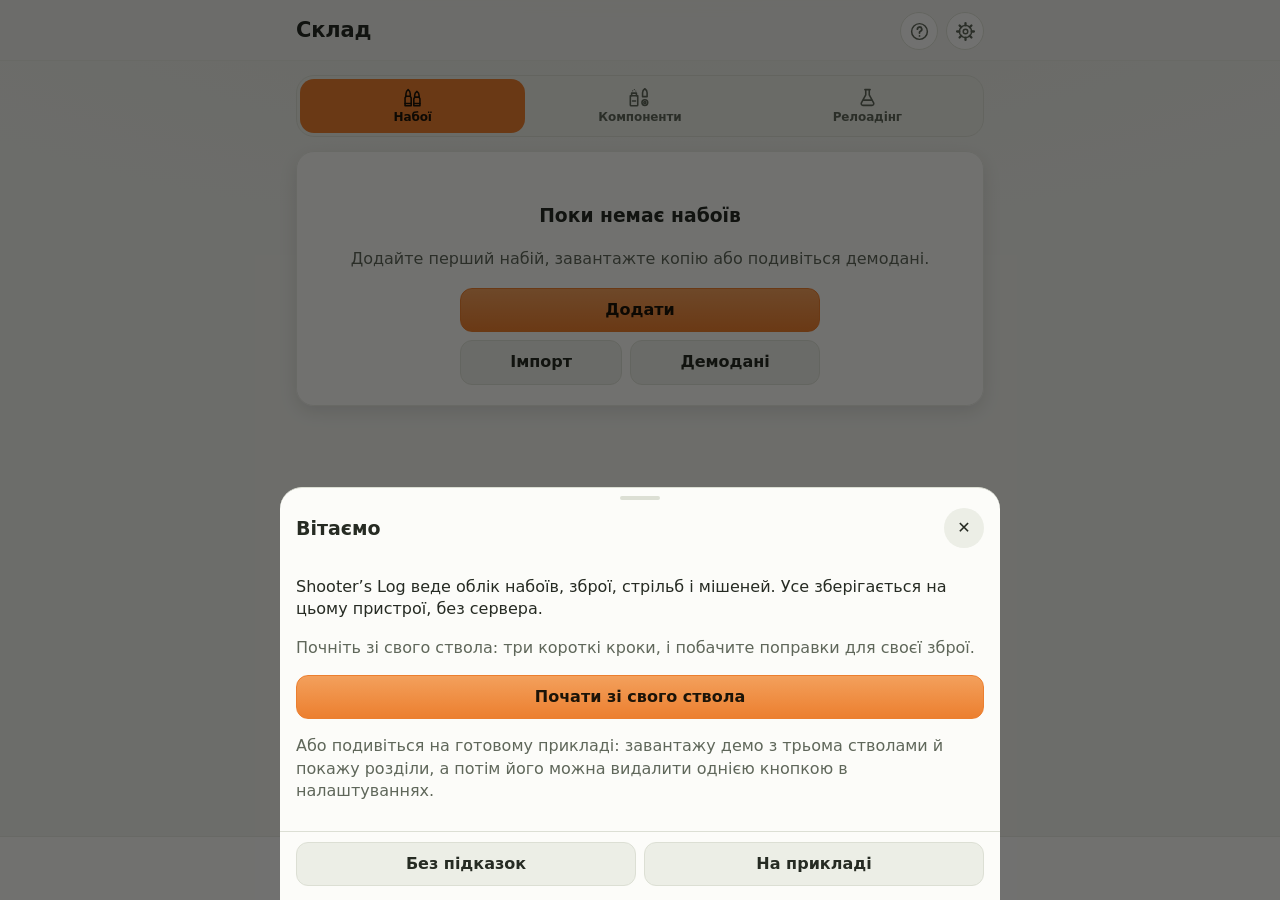
==== commit 45056ea3: "0.7.113: вибір місця на карті" ====
--- a/index.html
+++ b/index.html
@@ -5,7 +5,7 @@
   <meta name="viewport" content="width=device-width, initial-scale=1, viewport-fit=cover">
   <meta name="theme-color" content="#101310">
   <!-- Дані нікуди не йдуть: браузер сам блокує все, крім своїх файлів і Google Диска. -->
-  <meta http-equiv="Content-Security-Policy" content="default-src 'self'; script-src 'self' 'sha256-LTNFoLLEBCLTrgqdkgT/ovPEVAd9g/Ghb0gi3Z69O/s=' https://accounts.google.com https://apis.google.com; connect-src 'self' https://bank.gov.ua https://www.googleapis.com https://accounts.google.com https://api.open-meteo.com https://archive-api.open-meteo.com https://geocoding-api.open-meteo.com https://*.hobbyplanner338.workers.dev; img-src 'self' data: blob: https://lh3.googleusercontent.com https://*.googleusercontent.com; style-src 'self' 'unsafe-inline'; font-src 'self'; media-src 'self' blob:; frame-src https://accounts.google.com https://content.googleapis.com; object-src 'none'; base-uri 'self'; form-action 'none'">
+  <meta http-equiv="Content-Security-Policy" content="default-src 'self'; script-src 'self' 'sha256-LTNFoLLEBCLTrgqdkgT/ovPEVAd9g/Ghb0gi3Z69O/s=' https://accounts.google.com https://apis.google.com; connect-src 'self' https://bank.gov.ua https://www.googleapis.com https://accounts.google.com https://api.open-meteo.com https://archive-api.open-meteo.com https://geocoding-api.open-meteo.com https://*.hobbyplanner338.workers.dev; img-src 'self' data: blob: https://lh3.googleusercontent.com https://*.googleusercontent.com https://tile.openstreetmap.org https://server.arcgisonline.com; style-src 'self' 'unsafe-inline'; font-src 'self'; media-src 'self' blob:; frame-src https://accounts.google.com https://content.googleapis.com; object-src 'none'; base-uri 'self'; form-action 'none'">
   <meta name="description" content="Облік боєприпасів, настрілу по стволах і рецептів спорядження">
   <meta property="og:title" content="Shooter’s Log">
   <meta property="og:description" content="Облік боєприпасів, настрілу по стволах і рецептів спорядження">
--- a/css/app.css
+++ b/css/app.css
@@ -2250,6 +2250,24 @@
 .tg-gps .icon-btn.tool.small, .kv-gps .icon-btn.tool.small { flex: none; width: 30px; height: 30px; }
 .tg-gps .icon-btn.tool.small svg, .kv-gps .icon-btn.tool.small svg { width: 16px; height: 16px; }
 .kv-gps { display: flex; align-items: center; gap: 8px; }
+.tg-gps { flex-wrap: wrap; }
+.btn.map-btn { display: inline-flex; align-items: center; gap: 6px; }
+.btn.map-btn .ico { display: grid; }
+.btn.map-btn .ico svg { width: 16px; height: 16px; fill: none; stroke: currentColor; stroke-width: 1.8; stroke-linecap: round; stroke-linejoin: round; }
+.tw-place .icon-btn.tool { flex: none; }
+.map-picker { display: flex; flex-direction: column; height: 100%; }
+.map-tip { margin: 0 0 8px; text-align: center; }
+.map-box { flex: 1; min-height: 52vh; border-radius: var(--radius); overflow: hidden; background: var(--surface-2); }
+.map-tools { display: flex; flex-wrap: wrap; align-items: center; justify-content: space-between; gap: 8px; margin-top: 8px; }
+.map-tools .map-layers { flex: 1 1 180px; margin: 0; }
+.map-tools .btn-row { margin: 0; }
+.map-pin { background: none; border: 0; }
+.map-pin .pin-body { display: grid; place-items: center; width: 36px; height: 36px; border-radius: 50% 50% 50% 0; transform: rotate(-45deg); background: var(--accent); box-shadow: 0 2px 6px rgb(0 0 0 / .45); border: 2px solid #fff; box-sizing: border-box; }
+.map-pin svg { width: 20px; height: 20px; transform: rotate(45deg); fill: none; stroke: var(--on-accent); stroke-width: 2; stroke-linecap: round; stroke-linejoin: round; }
+.map-box .leaflet-bar a, .map-box .leaflet-bar a:hover { background: var(--surface); color: var(--text); border-bottom-color: var(--line); }
+.map-box .leaflet-bar { border: 1px solid var(--line); box-shadow: var(--shadow); }
+.leaflet-container { font: inherit; }
+.leaflet-control-attribution { font-size: 10px; }
 .tg-weather { grid-template-columns: 1fr 1fr auto; }
 .tg-weather .tg-pull { align-self: end; width: 44px; height: 44px; border: 1px solid color-mix(in srgb, var(--accent) 55%, var(--line)); border-radius: 10px; background: var(--accent-soft); color: var(--accent-2); }
 .tg-weather .tg-pull:disabled { opacity: .55; }
